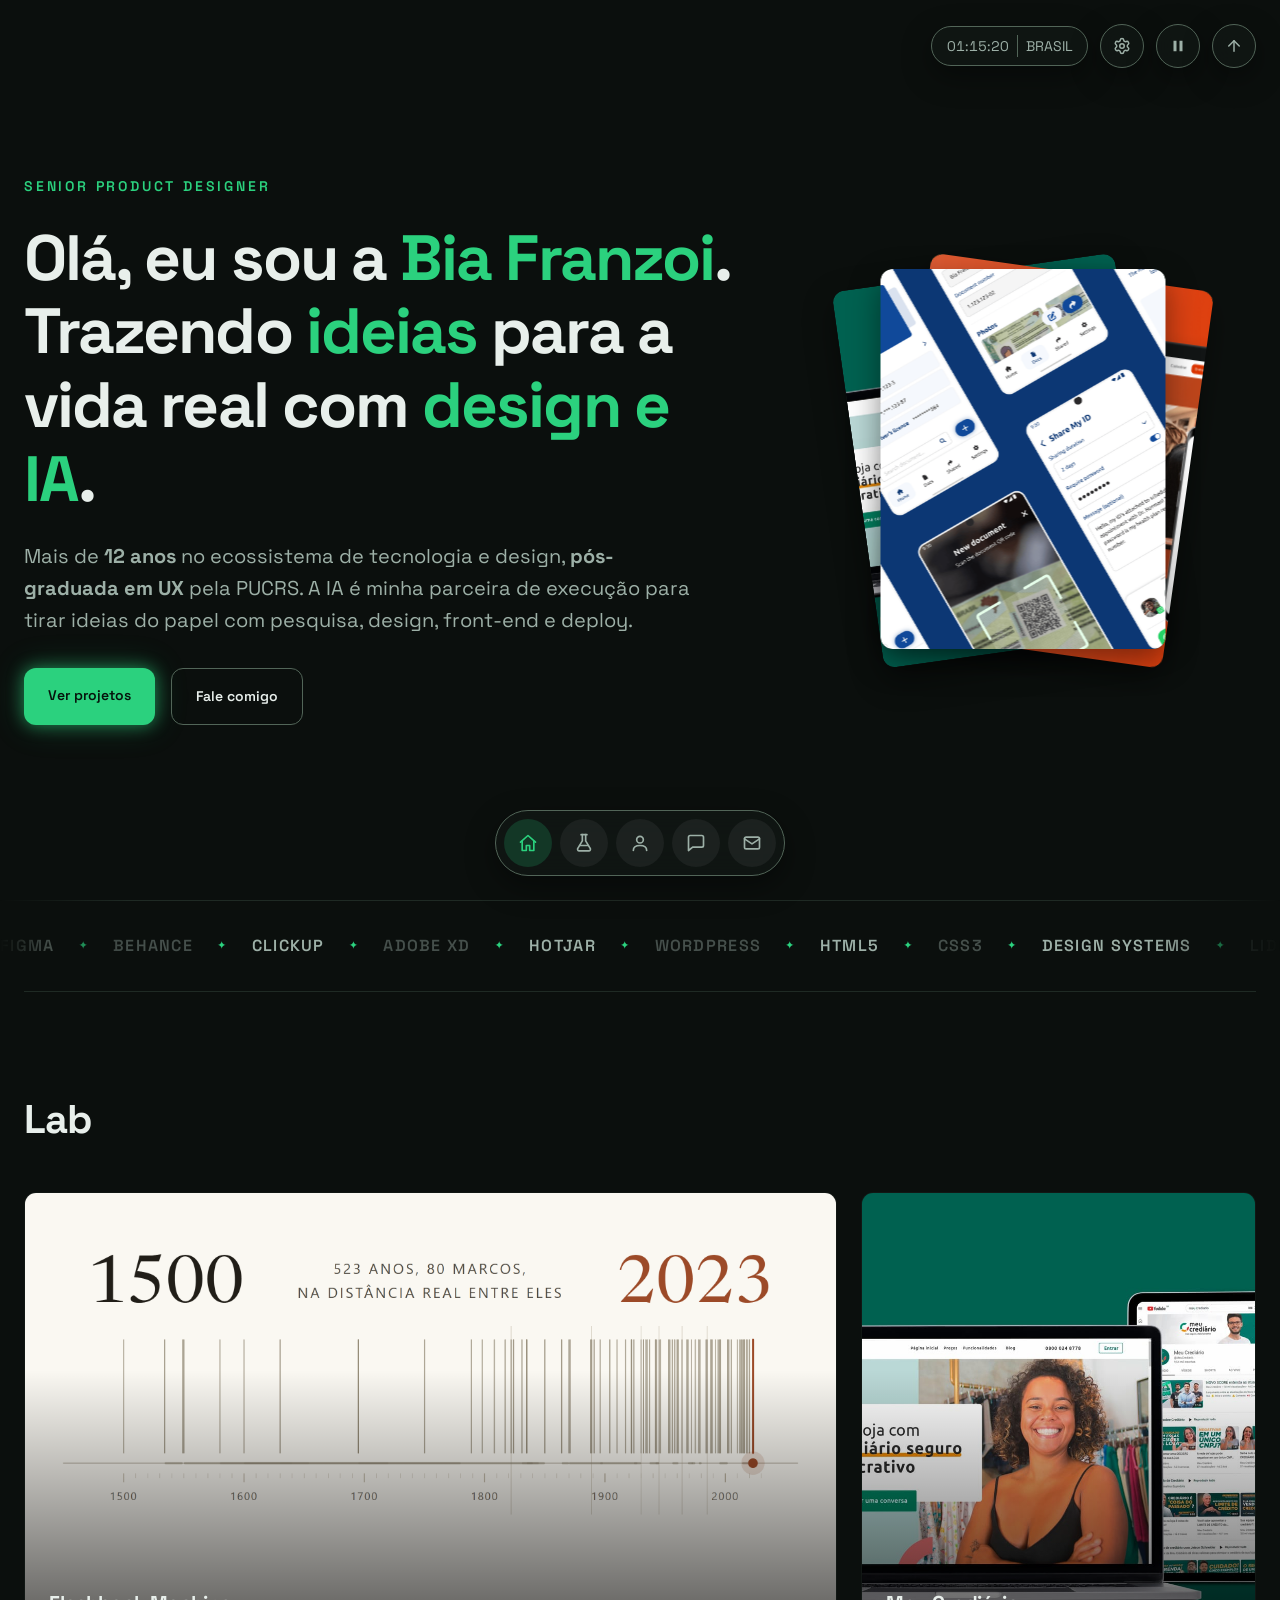
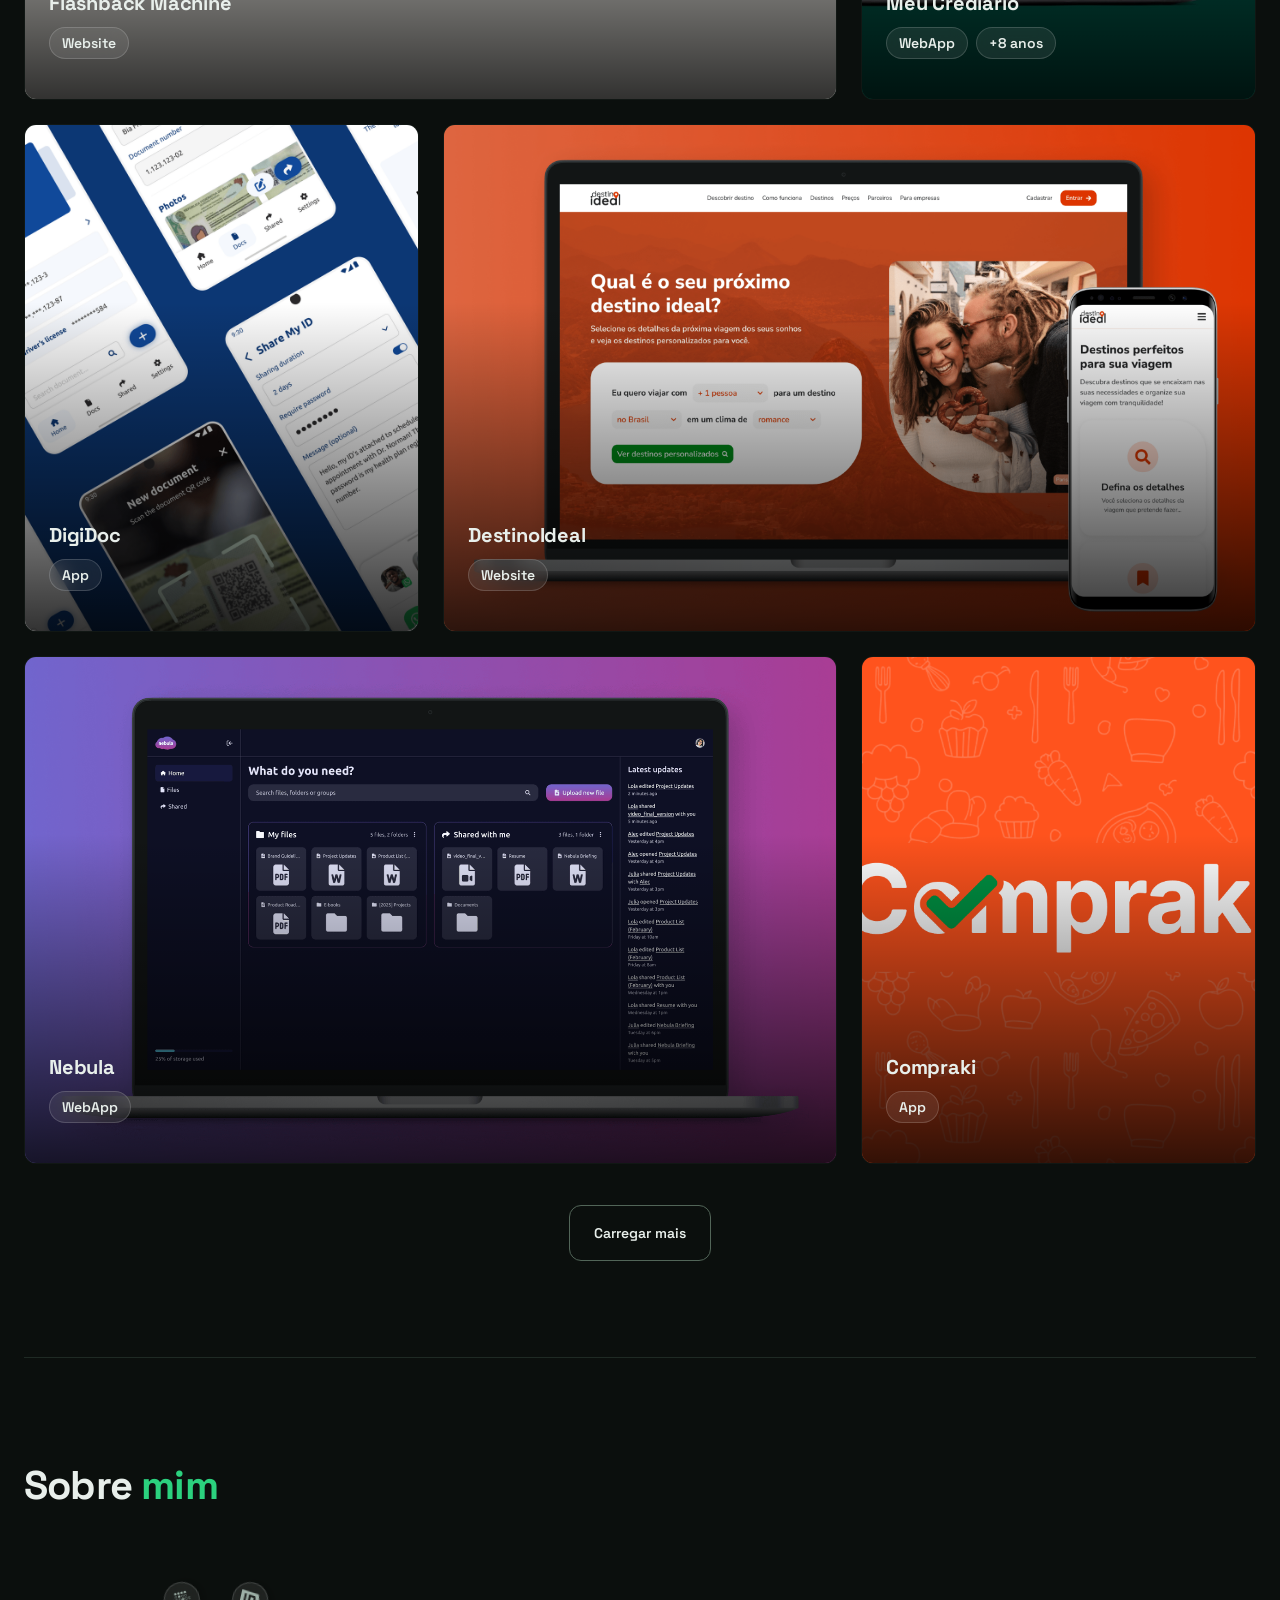
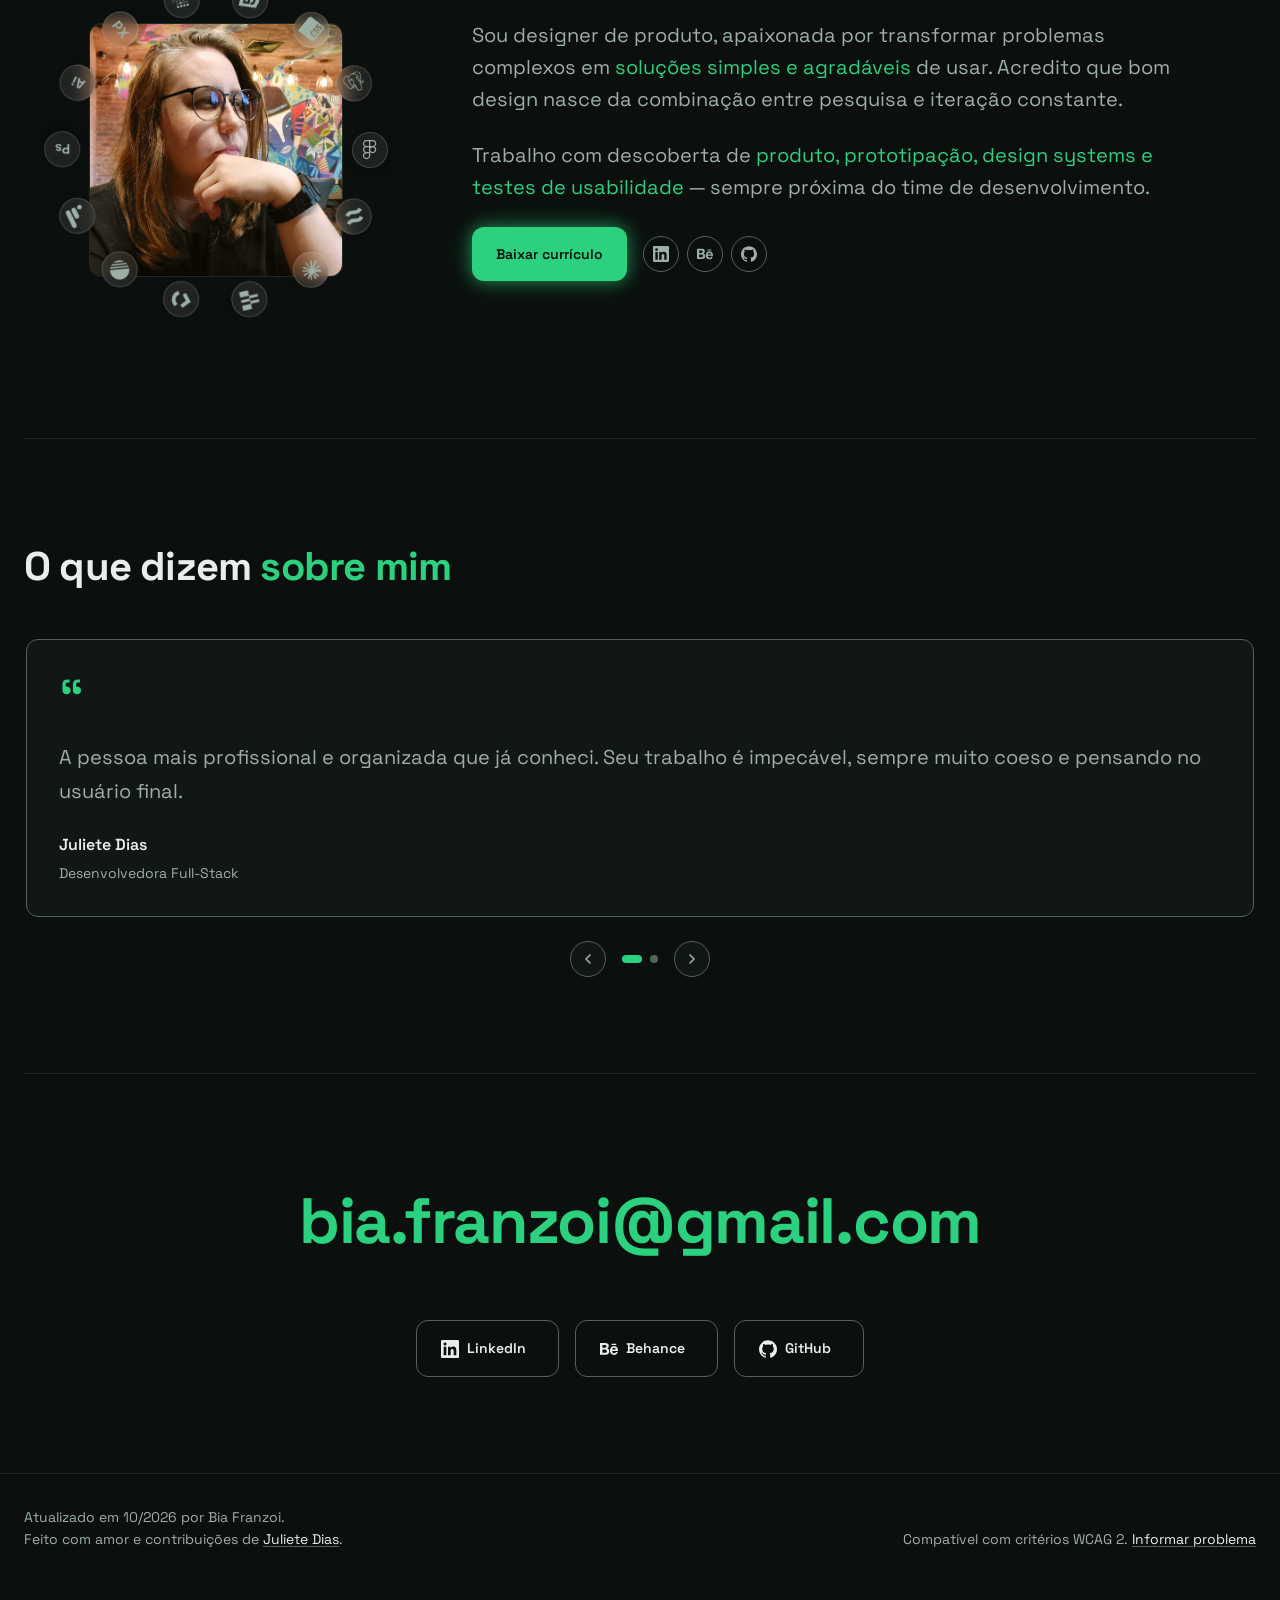
==== index.html @ 2d63dffa "Ajustes no hero Co-Authored-By: Claude Opus 5 <noreply@anthropic.com>" ====
<!doctype html>
<html lang="pt-BR">
  <head>
    <meta charset="UTF-8" />
    <meta name="viewport" content="width=device-width, initial-scale=1.0" />
    <meta name="color-scheme" content="dark light" />
    <meta name="description" content="Portfólio de Bia — Product Designer" />
    <title>Bia Franzoi · Product Designer</title>

    <!-- Open Graph (preview ao compartilhar o link) -->
    <meta property="og:type" content="website" />
    <meta property="og:site_name" content="Bia Franzoi" />
    <meta property="og:title" content="Bia Franzoi — Senior Product Designer" />
    <meta
      property="og:description"
      content="Desenho produtos que resolvem problemas reais. Mais de 12 anos de vivência em tecnologia e design."
    />
    <meta property="og:url" content="https://biafranzoi.github.io/work/" />
    <meta
      property="og:image"
      content="https://biafranzoi.github.io/work/src/img/og-image.png"
    />
    <meta property="og:image:width" content="1200" />
    <meta property="og:image:height" content="630" />
    <meta
      property="og:image:alt"
      content="Bia Franzoi — Senior Product Designer"
    />
    <meta property="og:locale" content="pt_BR" />

    <!-- Twitter / X -->
    <meta name="twitter:card" content="summary_large_image" />
    <meta name="twitter:title" content="Bia Franzoi — Senior Product Designer" />
    <meta
      name="twitter:description"
      content="Desenho produtos que resolvem problemas reais. Mais de 12 anos de vivência em tecnologia e design."
    />
    <meta
      name="twitter:image"
      content="https://biafranzoi.github.io/work/src/img/og-image.png"
    />
    <meta
      name="twitter:image:alt"
      content="Bia Franzoi — Senior Product Designer"
    />

    <link rel="icon" type="image/png" href="src/img/biafranzoi-logo.png" />
    <link rel="apple-touch-icon" href="src/img/biafranzoi-logo.png" />
    <link rel="preconnect" href="https://fonts.googleapis.com" />
    <link rel="preconnect" href="https://fonts.gstatic.com" crossorigin />
    <link
      href="https://fonts.googleapis.com/css2?family=Space+Grotesk:wght@400;500;600;700&display=swap"
      rel="stylesheet"
    />
    <link rel="stylesheet" href="src/style.css" />
    <script>
      // aplica o tema salvo antes da primeira pintura, pra não piscar o
      // tema errado por uma fração de segundo enquanto o main.js carrega
      (function () {
        try {
          var saved = localStorage.getItem("biafranzoi-theme");
          if (saved === "light" || saved === "high-contrast") {
            document.documentElement.setAttribute("data-theme", saved);
          }
        } catch (e) {}
      })();
    </script>

    <!-- Hotjar Tracking Code for Bia Franzoi Work -->
    <script>
      (function (h, o, t, j, a, r) {
        h.hj =
          h.hj ||
          function () {
            (h.hj.q = h.hj.q || []).push(arguments);
          };
        h._hjSettings = { hjid: 6774141, hjsv: 6 };
        a = o.getElementsByTagName("head")[0];
        r = o.createElement("script");
        r.async = 1;
        r.src = t + h._hjSettings.hjid + j + h._hjSettings.hjsv;
        a.appendChild(r);
      })(window, document, "https://static.hotjar.com/c/hotjar-", ".js?sv=");
    </script>

    <!-- Google tag (gtag.js) — GA4 -->
    <script async src="https://www.googletagmanager.com/gtag/js?id=G-CJPW5TN7QQ"></script>
    <script>
      window.dataLayer = window.dataLayer || [];
      function gtag() {
        dataLayer.push(arguments);
      }
      gtag("js", new Date());

      gtag("config", "G-CJPW5TN7QQ");
    </script>
  </head>
  <body>
    <div class="topbar">
      <time class="topbar__clock" id="brazil-clock" tabindex="0"
        ><span class="sr-only">Horário oficial de Brasília: </span
        ><span class="topbar__clock-time">--:--:--</span
        ><span class="topbar__clock-country" data-i18n="topbar.country">Brasil</span
        ><span class="topbar__clock-tooltip" role="tooltip"></span
      ></time>

      <div class="theme-switcher">
        <button
          type="button"
          class="topbar__icon-btn theme-switcher__trigger"
          id="theme-menu-toggle"
          aria-haspopup="true"
          aria-expanded="false"
          aria-controls="theme-menu"
          aria-label="Configurações"
          data-i18n-aria-label="settings.trigger"
        >
          <svg viewBox="0 0 24 24" fill="none" stroke="currentColor" stroke-width="2" stroke-linecap="round" stroke-linejoin="round" aria-hidden="true"><path d="M9.671 4.136a2.34 2.34 0 0 1 4.659 0 2.34 2.34 0 0 0 3.319 1.915 2.34 2.34 0 0 1 2.33 4.033 2.34 2.34 0 0 0 0 3.831 2.34 2.34 0 0 1-2.33 4.033 2.34 2.34 0 0 0-3.319 1.915 2.34 2.34 0 0 1-4.659 0 2.34 2.34 0 0 0-3.32-1.915 2.34 2.34 0 0 1-2.33-4.033 2.34 2.34 0 0 0 0-3.831A2.34 2.34 0 0 1 6.35 6.051a2.34 2.34 0 0 0 3.319-1.915"/><circle cx="12" cy="12" r="3"/></svg>
          <span class="topbar__tooltip" data-i18n="settings.trigger" aria-hidden="true">Configurações</span>
        </button>
        <div class="theme-menu" id="theme-menu" hidden>
          <p class="theme-menu__label" data-i18n="settings.theme.label">Tema</p>
          <div class="theme-menu__group" role="radiogroup" aria-label="Tema do site" data-i18n-aria-label="settings.theme.groupLabel">
            <button
              type="button"
              class="theme-menu__option"
              role="radio"
              aria-checked="true"
              data-theme-value="dark"
            >
              <svg viewBox="0 0 24 24" fill="none" stroke="currentColor" stroke-width="2" stroke-linecap="round" stroke-linejoin="round" aria-hidden="true"><path d="M20.985 12.486a9 9 0 1 1-9.473-9.472c.405-.022.617.46.402.803a6 6 0 0 0 8.268 8.268c.344-.215.825-.004.803.401"/></svg>
              <span data-i18n="settings.theme.dark">Escuro</span>
            </button>
            <button
              type="button"
              class="theme-menu__option"
              role="radio"
              aria-checked="false"
              data-theme-value="light"
            >
              <svg viewBox="0 0 24 24" fill="none" stroke="currentColor" stroke-width="2" stroke-linecap="round" stroke-linejoin="round" aria-hidden="true"><circle cx="12" cy="12" r="4"/><path d="M12 2v2"/><path d="M12 20v2"/><path d="m4.93 4.93 1.41 1.41"/><path d="m17.66 17.66 1.41 1.41"/><path d="M2 12h2"/><path d="M20 12h2"/><path d="m6.34 17.66-1.41 1.41"/><path d="m19.07 4.93-1.41 1.41"/></svg>
              <span data-i18n="settings.theme.light">Claro</span>
            </button>
            <button
              type="button"
              class="theme-menu__option"
              role="radio"
              aria-checked="false"
              data-theme-value="high-contrast"
            >
              <svg viewBox="0 0 24 24" fill="none" stroke="currentColor" stroke-width="2" stroke-linecap="round" stroke-linejoin="round" aria-hidden="true"><circle cx="12" cy="12" r="10"/><path d="M12 18a6 6 0 0 0 0-12v12z"/></svg>
              <span data-i18n="settings.theme.highContrast">Alto contraste</span>
            </button>
          </div>
          <div class="theme-menu__divider" role="separator"></div>
          <p class="theme-menu__label" data-i18n="settings.lang.label">Idioma</p>
          <div class="theme-menu__group" role="radiogroup" aria-label="Idioma do site" data-i18n-aria-label="settings.lang.groupLabel">
            <button
              type="button"
              class="theme-menu__option"
              role="radio"
              aria-checked="true"
              data-lang-value="pt"
            >
              <svg viewBox="0 0 24 24" fill="none" stroke="currentColor" stroke-width="2" stroke-linecap="round" stroke-linejoin="round" aria-hidden="true"><circle cx="12" cy="12" r="10"/><path d="M2 12h20"/><path d="M12 2a15.3 15.3 0 0 1 4 10 15.3 15.3 0 0 1-4 10 15.3 15.3 0 0 1-4-10 15.3 15.3 0 0 1 4-10z"/></svg>
              Português
            </button>
            <button
              type="button"
              class="theme-menu__option"
              role="radio"
              aria-checked="false"
              data-lang-value="en"
            >
              <svg viewBox="0 0 24 24" fill="none" stroke="currentColor" stroke-width="2" stroke-linecap="round" stroke-linejoin="round" aria-hidden="true"><circle cx="12" cy="12" r="10"/><path d="M2 12h20"/><path d="M12 2a15.3 15.3 0 0 1 4 10 15.3 15.3 0 0 1-4 10 15.3 15.3 0 0 1-4-10 15.3 15.3 0 0 1 4-10z"/></svg>
              English
            </button>
          </div>
        </div>
      </div>
      <button
        type="button"
        class="topbar__icon-btn global-pause"
        id="global-pause-toggle"
        aria-pressed="false"
        aria-label="Pausar animações"
      >
        <svg class="anim-toggle__pause" viewBox="0 0 24 24" fill="currentColor" aria-hidden="true"><path d="M6 5h4v14H6zM14 5h4v14h-4z"/></svg>
        <svg class="anim-toggle__play" viewBox="0 0 24 24" fill="currentColor" aria-hidden="true" hidden><path d="M8 5v14l11-7z"/></svg>
        <span class="topbar__tooltip" aria-hidden="true">Pausar animações</span>
      </button>
      <button
        type="button"
        class="topbar__icon-btn"
        id="back-to-top"
        aria-label="Voltar ao topo"
        data-i18n-aria-label="topbar.backToTop"
      >
        <svg viewBox="0 0 24 24" fill="none" stroke="currentColor" stroke-width="2" stroke-linecap="round" stroke-linejoin="round" aria-hidden="true"><path d="M12 19V5"/><path d="m5 12 7-7 7 7"/></svg>
        <span class="topbar__tooltip" data-i18n="topbar.backToTop" aria-hidden="true">Voltar ao topo</span>
      </button>
    </div>

    <main>
      <section id="inicio" class="hero container" aria-labelledby="inicio-heading">
        <div class="hero__content">
          <p class="hero__kicker reveal">Senior Product Designer</p>
          <h1 id="inicio-heading" class="hero__title reveal" data-i18n="hero.title">
            Olá, eu sou a <span class="accent">Bia Franzoi</span>.<br />
            Trazendo <span class="accent">ideias</span> para a vida real com
            <span class="accent">design e IA</span>.
          </h1>
          <p class="hero__subtitle reveal" data-i18n="hero.subtitle">
            Mais de <strong>12 anos</strong> no ecossistema de tecnologia e
            design, <strong>pós-graduada em UX</strong> pela PUCRS. A IA é minha
            parceira de execução para tirar ideias do papel com pesquisa,
            design, front-end e deploy.
          </p>
          <div class="hero__actions reveal">
            <a href="#lab" class="button button--primary" data-i18n="hero.ctaPrimary">Ver projetos</a>
            <a href="#contato" class="button button--ghost" data-i18n="hero.ctaSecondary">Fale comigo</a>
          </div>
        </div>
        <div class="hero__fan reveal">
          <div class="fan">
            <button type="button" class="fan__card" aria-label="Trazer Meu Crediário para frente" data-case="meucrediario">
              <img src="src/img/biafranzoi-crediario-1.jpg" alt="" />
              <span class="project-card__overlay">
                <span class="project-card__name">Meu Crediário</span>
                <span class="project-card__tags">
                  <span class="tag">WebApp</span>
                  <span class="tag" data-i18n="tag.8years">+8 anos</span>
                </span>
              </span>
            </button>
            <button type="button" class="fan__card" aria-label="Trazer DigiDoc para frente" data-case="digidoc">
              <img src="src/img/biafranzoi-digidoc-1.png" alt="" />
              <span class="project-card__overlay">
                <span class="project-card__name">DigiDoc</span>
                <span class="project-card__tags">
                  <span class="tag">App</span>
                </span>
              </span>
            </button>
            <button type="button" class="fan__card" aria-label="Trazer DestinoIdeal para frente" data-case="destinoideal">
              <img src="src/img/biafranzoi-destinoideal-1.png" alt="" />
              <span class="project-card__overlay">
                <span class="project-card__name">DestinoIdeal</span>
                <span class="project-card__tags">
                  <span class="tag">Website</span>
                </span>
              </span>
            </button>
          </div>
        </div>
      </section>

      <section
        class="marquee"
        aria-label="Ferramentas e tecnologias que utilizo"
        data-i18n-aria-label="marquee.ariaLabel"
      >
        <div class="marquee__track">
          <ul class="marquee__list">
            <li>Figma</li>
            <li>Behance</li>
            <li>ClickUp</li>
            <li>Adobe XD</li>
            <li>Hotjar</li>
            <li>WordPress</li>
            <li>HTML5</li>
            <li>CSS3</li>
            <li>Design Systems</li>
            <li data-i18n="marquee.leadership">Liderança</li>
            <li data-i18n="marquee.prototyping">Prototipação</li>
            <li>UX/UI</li>
          </ul>
          <ul class="marquee__list" aria-hidden="true">
            <li>Figma</li>
            <li>Behance</li>
            <li>ClickUp</li>
            <li>Adobe XD</li>
            <li>Hotjar</li>
            <li>WordPress</li>
            <li>HTML5</li>
            <li>CSS3</li>
            <li>Design Systems</li>
            <li data-i18n="marquee.leadership">Liderança</li>
            <li data-i18n="marquee.prototyping">Prototipação</li>
            <li>UX/UI</li>
          </ul>
        </div>
      </section>

      <section
        id="lab"
        class="section container"
        aria-labelledby="lab-heading"
      >
        <h2 id="lab-heading" class="section__title reveal">Lab</h2>
        <!-- 2 cards por linha, alternando maior/menor em diagonal: linha 1
             grande-à-esquerda, linha 2 grande-à-direita. Com 6 cards num grid
             de 3 colunas, a sequência grande(2)/pequeno(1) fecha exatamente
             3 linhas — mexer na ordem ou no --lg de um card quebra o encaixe. -->
        <div class="projects">
          <button type="button" class="project-card project-card--lg reveal" data-case="flashback">
            <span class="project-card__inner">
              <span class="project-card__media" aria-hidden="true"
                ><img src="src/img/biafranzoi-flashback-1.png" alt=""
              /></span>
              <span class="project-card__overlay">
                <span class="project-card__name">Flashback Machine</span>
                <span class="project-card__tags">
                  <span class="tag">Website</span>
                </span>
                <span class="project-card__desc" data-i18n="project.flashback.descLong"
                  >Linha do tempo interativa da história do Brasil: os
                  acontecimentos ficam posicionados pela distância real entre
                  eles e cada afirmação traz a sua fonte.</span
                >
                <span class="project-card__cta" data-i18n="cta.viewProject">Ver projeto →</span>
              </span>
            </span>
          </button>
          <button type="button" class="project-card reveal" data-case="meucrediario">
            <span class="project-card__inner">
              <span class="project-card__media" aria-hidden="true"
                ><img src="src/img/biafranzoi-crediario-1.jpg" alt=""
              /></span>
              <span class="project-card__overlay">
                <span class="project-card__name">Meu Crediário</span>
                <span class="project-card__tags">
                  <span class="tag">WebApp</span>
                  <span class="tag" data-i18n="tag.8years">+8 anos</span>
                </span>
                <span class="project-card__desc" data-i18n="project.crediario.descShort"
                  >Atuação em todo o ciclo de UX, do redesign da plataforma à
                  evolução do Design System.</span
                >
                <span class="project-card__cta" data-i18n="cta.viewProject">Ver projeto →</span>
              </span>
            </span>
          </button>
          <button type="button" class="project-card reveal" data-case="digidoc">
            <span class="project-card__inner">
              <span class="project-card__media" aria-hidden="true"
                ><img src="src/img/biafranzoi-digidoc-1.png" alt=""
              /></span>
              <span class="project-card__overlay">
                <span class="project-card__name">DigiDoc</span>
                <span class="project-card__tags">
                  <span class="tag">App</span>
                </span>
                <span class="project-card__desc" data-i18n="project.digidoc.desc"
                  >Carteira de documentos pessoais com códigos QR para
                  compartilhamento fácil e seguro.</span
                >
                <span class="project-card__cta" data-i18n="cta.viewProject">Ver projeto →</span>
              </span>
            </span>
          </button>
          <button type="button" class="project-card project-card--lg reveal" data-case="destinoideal">
            <span class="project-card__inner">
              <span class="project-card__media" aria-hidden="true"
                ><img src="src/img/biafranzoi-destinoideal-1.png" alt=""
              /></span>
              <span class="project-card__overlay">
                <span class="project-card__name">DestinoIdeal</span>
                <span class="project-card__tags">
                  <span class="tag">Website</span>
                </span>
                <span class="project-card__desc" data-i18n="project.destinoideal.desc"
                  >Planejador de viagens que recomenda destinos sob medida a
                  partir do perfil do viajante.</span
                >
                <span class="project-card__cta" data-i18n="cta.viewProject">Ver projeto →</span>
              </span>
            </span>
          </button>
          <button type="button" class="project-card project-card--lg reveal" data-case="nebula">
            <span class="project-card__inner">
              <span class="project-card__media" aria-hidden="true"
                ><img src="src/img/biafranzoi-nebula-1.png" alt=""
              /></span>
              <span class="project-card__overlay">
                <span class="project-card__name">Nebula</span>
                <span class="project-card__tags">
                  <span class="tag">WebApp</span>
                </span>
                <span class="project-card__desc" data-i18n="project.nebula.desc"
                  >SaaS de armazenamento focado em reduzir a fricção entre
                  upload e colaboração em arquivos.</span
                >
                <span class="project-card__cta" data-i18n="cta.viewProject">Ver projeto →</span>
              </span>
            </span>
          </button>
          <button type="button" class="project-card reveal" data-case="compraki">
            <span class="project-card__inner">
              <span class="project-card__media" aria-hidden="true"
                ><img src="src/img/biafranzoi-compraki-1.png" alt=""
              /></span>
              <span class="project-card__overlay">
                <span class="project-card__name">Compraki</span>
                <span class="project-card__tags">
                  <span class="tag">App</span>
                </span>
                <span class="project-card__desc" data-i18n="project.compraki.descShort"
                  >Gestor de listas inteligente que utiliza crowdsourcing via
                  NFC-e para comparar o custo total do carrinho entre
                  mercados.</span
                >
                <span class="project-card__cta" data-i18n="cta.viewProject">Ver projeto →</span>
              </span>
            </span>
          </button>
        </div>
        <!-- a galeria acima são os projetos em destaque; os cards menores
             (links externos) só entram depois do "Carregar mais". Os dois
             botões comandam o mesmo grid e se revezam: um fica escondido
             enquanto o outro está em cena. -->
        <div class="lab__toggle-row lab__toggle-row--more">
          <button
            type="button"
            class="button button--ghost lab__toggle"
            aria-expanded="false"
            aria-controls="lab-extra"
            data-i18n="lab.loadMore"
          >
            Carregar mais
          </button>
        </div>
        <div class="playground__grid" id="lab-extra" hidden>
          <a
            href="https://www.figma.com/proto/NjH2P6eMiS9oiyRbJDmjb8/Resutoran-Ye%CC%84ga%CC%84--2024-?node-id=88-24&amp;viewport=339%2C62%2C0.11&amp;scaling=scale-down&amp;content-scaling=fixed&amp;starting-point-node-id=88%3A24&amp;page-id=1%3A2&amp;hide-ui=1"
            target="_blank"
            rel="noopener noreferrer"
            class="playground-card reveal"
          >
            <span class="playground-card__icon" aria-hidden="true">
              <svg viewBox="0 0 24 24" fill="currentColor"><path d="M15.852 8.981h-4.588V0h4.588c2.476 0 4.49 2.014 4.49 4.49s-2.014 4.491-4.49 4.491zM12.735 7.51h3.117c1.665 0 3.019-1.355 3.019-3.019s-1.355-3.019-3.019-3.019h-3.117V7.51zm0 1.471H8.148c-2.476 0-4.49-2.014-4.49-4.49S5.672 0 8.148 0h4.588v8.981zm-4.587-7.51c-1.665 0-3.019 1.355-3.019 3.019s1.354 3.02 3.019 3.02h3.117V1.471H8.148zm4.587 15.019H8.148c-2.476 0-4.49-2.014-4.49-4.49s2.014-4.49 4.49-4.49h4.588v8.98zM8.148 8.981c-1.665 0-3.019 1.355-3.019 3.019s1.355 3.019 3.019 3.019h3.117V8.981H8.148zM8.172 24c-2.489 0-4.515-2.014-4.515-4.49s2.014-4.49 4.49-4.49h4.588v4.441c0 2.503-2.047 4.539-4.563 4.539zm-.024-7.51a3.023 3.023 0 0 0-3.019 3.019c0 1.665 1.365 3.019 3.044 3.019 1.705 0 3.093-1.376 3.093-3.068v-2.97H8.148zm7.704 0h-.098c-2.476 0-4.49-2.014-4.49-4.49s2.014-4.49 4.49-4.49h.098c2.476 0 4.49 2.014 4.49 4.49s-2.014 4.49-4.49 4.49zm-.097-7.509c-1.665 0-3.019 1.355-3.019 3.019s1.355 3.019 3.019 3.019h.098c1.665 0 3.019-1.355 3.019-3.019s-1.355-3.019-3.019-3.019h-.098z"/></svg>
            </span>
            <span class="playground-card__body">
              <span class="playground-card__title">Yēgā</span>
              <span class="playground-card__desc" data-i18n="playground.yega.desc">Protótipo de site para um restaurante japonês fictício.</span>
            </span>
            <span class="playground-card__arrow" aria-hidden="true">↗</span>
            <span class="sr-only" data-i18n="common.opensNewTabSpace"> (abre em nova guia)</span>
          </a>
          <a
            href="https://www.figma.com/community/file/1139359843803728746/design-quotes-posters?q_id=9b7f3af1-e2b6-43c2-8946-69eef50088cc"
            target="_blank"
            rel="noopener noreferrer"
            class="playground-card reveal"
          >
            <span class="playground-card__icon" aria-hidden="true">
              <svg viewBox="0 0 24 24" fill="currentColor"><path d="M15.852 8.981h-4.588V0h4.588c2.476 0 4.49 2.014 4.49 4.49s-2.014 4.491-4.49 4.491zM12.735 7.51h3.117c1.665 0 3.019-1.355 3.019-3.019s-1.355-3.019-3.019-3.019h-3.117V7.51zm0 1.471H8.148c-2.476 0-4.49-2.014-4.49-4.49S5.672 0 8.148 0h4.588v8.981zm-4.587-7.51c-1.665 0-3.019 1.355-3.019 3.019s1.354 3.02 3.019 3.02h3.117V1.471H8.148zm4.587 15.019H8.148c-2.476 0-4.49-2.014-4.49-4.49s2.014-4.49 4.49-4.49h4.588v8.98zM8.148 8.981c-1.665 0-3.019 1.355-3.019 3.019s1.355 3.019 3.019 3.019h3.117V8.981H8.148zM8.172 24c-2.489 0-4.515-2.014-4.515-4.49s2.014-4.49 4.49-4.49h4.588v4.441c0 2.503-2.047 4.539-4.563 4.539zm-.024-7.51a3.023 3.023 0 0 0-3.019 3.019c0 1.665 1.365 3.019 3.044 3.019 1.705 0 3.093-1.376 3.093-3.068v-2.97H8.148zm7.704 0h-.098c-2.476 0-4.49-2.014-4.49-4.49s2.014-4.49 4.49-4.49h.098c2.476 0 4.49 2.014 4.49 4.49s-2.014 4.49-4.49 4.49zm-.097-7.509c-1.665 0-3.019 1.355-3.019 3.019s1.355 3.019 3.019 3.019h.098c1.665 0 3.019-1.355 3.019-3.019s-1.355-3.019-3.019-3.019h-.098z"/></svg>
            </span>
            <span class="playground-card__body">
              <span class="playground-card__title">Pôsteres de Citações de Design</span>
              <span class="playground-card__desc" data-i18n="playground.designQuotes.desc">Pôsteres com citações sobre Design.</span>
            </span>
            <span class="playground-card__arrow" aria-hidden="true">↗</span>
            <span class="sr-only" data-i18n="common.opensNewTabSpace"> (abre em nova guia)</span>
          </a>
          <a
            href="https://www.figma.com/community/file/1147700693688534881/newspaper-template?q_id=0bde82b6-8fc6-465d-a1c1-2b8e8838d630"
            target="_blank"
            rel="noopener noreferrer"
            class="playground-card reveal"
          >
            <span class="playground-card__icon" aria-hidden="true">
              <svg viewBox="0 0 24 24" fill="currentColor"><path d="M15.852 8.981h-4.588V0h4.588c2.476 0 4.49 2.014 4.49 4.49s-2.014 4.491-4.49 4.491zM12.735 7.51h3.117c1.665 0 3.019-1.355 3.019-3.019s-1.355-3.019-3.019-3.019h-3.117V7.51zm0 1.471H8.148c-2.476 0-4.49-2.014-4.49-4.49S5.672 0 8.148 0h4.588v8.981zm-4.587-7.51c-1.665 0-3.019 1.355-3.019 3.019s1.354 3.02 3.019 3.02h3.117V1.471H8.148zm4.587 15.019H8.148c-2.476 0-4.49-2.014-4.49-4.49s2.014-4.49 4.49-4.49h4.588v8.98zM8.148 8.981c-1.665 0-3.019 1.355-3.019 3.019s1.355 3.019 3.019 3.019h3.117V8.981H8.148zM8.172 24c-2.489 0-4.515-2.014-4.515-4.49s2.014-4.49 4.49-4.49h4.588v4.441c0 2.503-2.047 4.539-4.563 4.539zm-.024-7.51a3.023 3.023 0 0 0-3.019 3.019c0 1.665 1.365 3.019 3.044 3.019 1.705 0 3.093-1.376 3.093-3.068v-2.97H8.148zm7.704 0h-.098c-2.476 0-4.49-2.014-4.49-4.49s2.014-4.49 4.49-4.49h.098c2.476 0 4.49 2.014 4.49 4.49s-2.014 4.49-4.49 4.49zm-.097-7.509c-1.665 0-3.019 1.355-3.019 3.019s1.355 3.019 3.019 3.019h.098c1.665 0 3.019-1.355 3.019-3.019s-1.355-3.019-3.019-3.019h-.098z"/></svg>
            </span>
            <span class="playground-card__body">
              <span class="playground-card__title">Template de Jornal Digital</span>
              <span class="playground-card__desc" data-i18n="playground.newspaper.desc">Template de jornal para Figma.</span>
            </span>
            <span class="playground-card__arrow" aria-hidden="true">↗</span>
            <span class="sr-only" data-i18n="common.opensNewTabSpace"> (abre em nova guia)</span>
          </a>
          <div class="playground-card playground-card--linked reveal">
            <span class="playground-card__icon" aria-hidden="true">
              <svg viewBox="0 0 24 24" fill="currentColor"><path d="M15.852 8.981h-4.588V0h4.588c2.476 0 4.49 2.014 4.49 4.49s-2.014 4.491-4.49 4.491zM12.735 7.51h3.117c1.665 0 3.019-1.355 3.019-3.019s-1.355-3.019-3.019-3.019h-3.117V7.51zm0 1.471H8.148c-2.476 0-4.49-2.014-4.49-4.49S5.672 0 8.148 0h4.588v8.981zm-4.587-7.51c-1.665 0-3.019 1.355-3.019 3.019s1.354 3.02 3.019 3.02h3.117V1.471H8.148zm4.587 15.019H8.148c-2.476 0-4.49-2.014-4.49-4.49s2.014-4.49 4.49-4.49h4.588v8.98zM8.148 8.981c-1.665 0-3.019 1.355-3.019 3.019s1.355 3.019 3.019 3.019h3.117V8.981H8.148zM8.172 24c-2.489 0-4.515-2.014-4.515-4.49s2.014-4.49 4.49-4.49h4.588v4.441c0 2.503-2.047 4.539-4.563 4.539zm-.024-7.51a3.023 3.023 0 0 0-3.019 3.019c0 1.665 1.365 3.019 3.044 3.019 1.705 0 3.093-1.376 3.093-3.068v-2.97H8.148zm7.704 0h-.098c-2.476 0-4.49-2.014-4.49-4.49s2.014-4.49 4.49-4.49h.098c2.476 0 4.49 2.014 4.49 4.49s-2.014 4.49-4.49 4.49zm-.097-7.509c-1.665 0-3.019 1.355-3.019 3.019s1.355 3.019 3.019 3.019h.098c1.665 0 3.019-1.355 3.019-3.019s-1.355-3.019-3.019-3.019h-.098z"/></svg>
            </span>
            <span class="playground-card__body">
              <a
                class="playground-card__title playground-card__link"
                href="https://www.figma.com/community/file/1174471510579245595/2022-cup-sticker-template?q_id=9b7f3af1-e2b6-43c2-8946-69eef50088cc"
                target="_blank"
                rel="noopener noreferrer"
                >Template Figurinha da Copa do Mundo 2022<span class="sr-only" data-i18n="common.opensNewTabSpace"> (abre em nova guia)</span></a
              >
              <span class="playground-card__desc" data-i18n="playground.worldCup.desc"
                >Criado para um projeto de gerador de figurinha de
                <a href="https://github.com/julietedias/2022-cup-sticker" target="_blank" rel="noopener noreferrer"
                  >Juliete Dias<span class="sr-only"> (abre em nova guia)</span></a
                >.</span
              >
            </span>
            <span class="playground-card__arrow" aria-hidden="true">↗</span>
          </div>
          <div class="playground-card playground-card--linked reveal">
            <span class="playground-card__icon" aria-hidden="true">
              <svg viewBox="0 0 24 24" fill="currentColor"><path d="M16.969 16.927a2.561 2.561 0 0 0 1.901.677 2.501 2.501 0 0 0 1.531-.475c.362-.235.636-.584.779-.99h2.585a5.091 5.091 0 0 1-1.9 2.896 5.292 5.292 0 0 1-3.091.88 5.839 5.839 0 0 1-2.284-.433 4.871 4.871 0 0 1-1.723-1.211 5.657 5.657 0 0 1-1.08-1.874 7.057 7.057 0 0 1-.383-2.393c-.005-.8.129-1.595.396-2.349a5.313 5.313 0 0 1 5.088-3.604 4.87 4.87 0 0 1 2.376.563c.661.362 1.231.87 1.668 1.485a6.2 6.2 0 0 1 .943 2.133c.194.821.263 1.666.205 2.508h-7.699c-.063.79.184 1.574.688 2.187ZM6.947 4.084a8.065 8.065 0 0 1 1.928.198 4.29 4.29 0 0 1 1.49.638c.418.303.748.711.958 1.182.241.579.357 1.203.341 1.83a3.506 3.506 0 0 1-.506 1.961 3.726 3.726 0 0 1-1.503 1.287 3.588 3.588 0 0 1 2.027 1.437c.464.747.697 1.615.67 2.494a4.593 4.593 0 0 1-.423 2.032 3.945 3.945 0 0 1-1.163 1.413 5.114 5.114 0 0 1-1.683.807 7.135 7.135 0 0 1-1.928.259H0V4.084h6.947Zm-.235 12.9c.308.004.616-.029.916-.099a2.18 2.18 0 0 0 .766-.332c.228-.158.411-.371.534-.619.142-.317.208-.663.191-1.009a2.08 2.08 0 0 0-.642-1.715 2.618 2.618 0 0 0-1.696-.505h-3.54v4.279h3.471Zm13.635-5.967a2.13 2.13 0 0 0-1.654-.619 2.336 2.336 0 0 0-1.163.259 2.474 2.474 0 0 0-.738.62 2.359 2.359 0 0 0-.396.792c-.074.239-.12.485-.137.734h4.769a3.239 3.239 0 0 0-.679-1.785l-.002-.001Zm-13.813-.648a2.254 2.254 0 0 0 1.423-.433c.399-.355.607-.88.56-1.413a1.916 1.916 0 0 0-.178-.891 1.298 1.298 0 0 0-.495-.533 1.851 1.851 0 0 0-.711-.274 3.966 3.966 0 0 0-.835-.073H3.241v3.631h3.293v-.014ZM21.62 5.122h-5.976v1.527h5.976V5.122Z"/></svg>
            </span>
            <span class="playground-card__body">
              <a
                class="playground-card__title playground-card__link"
                href="https://www.behance.net/gallery/208899199/General-App"
                target="_blank"
                rel="noopener noreferrer"
                >UI para App de jogo General<span class="sr-only" data-i18n="common.opensNewTabSpace"> (abre em nova guia)</span></a
              >
              <span class="playground-card__desc" data-i18n="playground.generalApp.desc"
                >Interface para um app de jogo de
                <a href="https://github.com/gabrielkgg/marcador-general" target="_blank" rel="noopener noreferrer"
                  >Gabriel Alves<span class="sr-only"> (abre em nova guia)</span></a
                >.</span
              >
            </span>
            <span class="playground-card__arrow" aria-hidden="true">↗</span>
          </div>
          <a
            href="https://www.behance.net/gallery/156817307/Coisa-Fina-Brecho"
            target="_blank"
            rel="noopener noreferrer"
            class="playground-card reveal"
          >
            <span class="playground-card__icon" aria-hidden="true">
              <svg viewBox="0 0 24 24" fill="currentColor"><path d="M16.969 16.927a2.561 2.561 0 0 0 1.901.677 2.501 2.501 0 0 0 1.531-.475c.362-.235.636-.584.779-.99h2.585a5.091 5.091 0 0 1-1.9 2.896 5.292 5.292 0 0 1-3.091.88 5.839 5.839 0 0 1-2.284-.433 4.871 4.871 0 0 1-1.723-1.211 5.657 5.657 0 0 1-1.08-1.874 7.057 7.057 0 0 1-.383-2.393c-.005-.8.129-1.595.396-2.349a5.313 5.313 0 0 1 5.088-3.604 4.87 4.87 0 0 1 2.376.563c.661.362 1.231.87 1.668 1.485a6.2 6.2 0 0 1 .943 2.133c.194.821.263 1.666.205 2.508h-7.699c-.063.79.184 1.574.688 2.187ZM6.947 4.084a8.065 8.065 0 0 1 1.928.198 4.29 4.29 0 0 1 1.49.638c.418.303.748.711.958 1.182.241.579.357 1.203.341 1.83a3.506 3.506 0 0 1-.506 1.961 3.726 3.726 0 0 1-1.503 1.287 3.588 3.588 0 0 1 2.027 1.437c.464.747.697 1.615.67 2.494a4.593 4.593 0 0 1-.423 2.032 3.945 3.945 0 0 1-1.163 1.413 5.114 5.114 0 0 1-1.683.807 7.135 7.135 0 0 1-1.928.259H0V4.084h6.947Zm-.235 12.9c.308.004.616-.029.916-.099a2.18 2.18 0 0 0 .766-.332c.228-.158.411-.371.534-.619.142-.317.208-.663.191-1.009a2.08 2.08 0 0 0-.642-1.715 2.618 2.618 0 0 0-1.696-.505h-3.54v4.279h3.471Zm13.635-5.967a2.13 2.13 0 0 0-1.654-.619 2.336 2.336 0 0 0-1.163.259 2.474 2.474 0 0 0-.738.62 2.359 2.359 0 0 0-.396.792c-.074.239-.12.485-.137.734h4.769a3.239 3.239 0 0 0-.679-1.785l-.002-.001Zm-13.813-.648a2.254 2.254 0 0 0 1.423-.433c.399-.355.607-.88.56-1.413a1.916 1.916 0 0 0-.178-.891 1.298 1.298 0 0 0-.495-.533 1.851 1.851 0 0 0-.711-.274 3.966 3.966 0 0 0-.835-.073H3.241v3.631h3.293v-.014ZM21.62 5.122h-5.976v1.527h5.976V5.122Z"/></svg>
            </span>
            <span class="playground-card__body">
              <span class="playground-card__title">Logotipo Coisa Fina Brechó</span>
              <span class="playground-card__desc" data-i18n="playground.coisaFina.desc">Identidade visual para brechó da cidade de Rio do Sul/SC.</span>
            </span>
            <span class="playground-card__arrow" aria-hidden="true">↗</span>
            <span class="sr-only" data-i18n="common.opensNewTabSpace"> (abre em nova guia)</span>
          </a>
          <a
            href="https://www.behance.net/gallery/156895689/Saiti"
            target="_blank"
            rel="noopener noreferrer"
            class="playground-card reveal"
          >
            <span class="playground-card__icon" aria-hidden="true">
              <svg viewBox="0 0 24 24" fill="currentColor"><path d="M16.969 16.927a2.561 2.561 0 0 0 1.901.677 2.501 2.501 0 0 0 1.531-.475c.362-.235.636-.584.779-.99h2.585a5.091 5.091 0 0 1-1.9 2.896 5.292 5.292 0 0 1-3.091.88 5.839 5.839 0 0 1-2.284-.433 4.871 4.871 0 0 1-1.723-1.211 5.657 5.657 0 0 1-1.08-1.874 7.057 7.057 0 0 1-.383-2.393c-.005-.8.129-1.595.396-2.349a5.313 5.313 0 0 1 5.088-3.604 4.87 4.87 0 0 1 2.376.563c.661.362 1.231.87 1.668 1.485a6.2 6.2 0 0 1 .943 2.133c.194.821.263 1.666.205 2.508h-7.699c-.063.79.184 1.574.688 2.187ZM6.947 4.084a8.065 8.065 0 0 1 1.928.198 4.29 4.29 0 0 1 1.49.638c.418.303.748.711.958 1.182.241.579.357 1.203.341 1.83a3.506 3.506 0 0 1-.506 1.961 3.726 3.726 0 0 1-1.503 1.287 3.588 3.588 0 0 1 2.027 1.437c.464.747.697 1.615.67 2.494a4.593 4.593 0 0 1-.423 2.032 3.945 3.945 0 0 1-1.163 1.413 5.114 5.114 0 0 1-1.683.807 7.135 7.135 0 0 1-1.928.259H0V4.084h6.947Zm-.235 12.9c.308.004.616-.029.916-.099a2.18 2.18 0 0 0 .766-.332c.228-.158.411-.371.534-.619.142-.317.208-.663.191-1.009a2.08 2.08 0 0 0-.642-1.715 2.618 2.618 0 0 0-1.696-.505h-3.54v4.279h3.471Zm13.635-5.967a2.13 2.13 0 0 0-1.654-.619 2.336 2.336 0 0 0-1.163.259 2.474 2.474 0 0 0-.738.62 2.359 2.359 0 0 0-.396.792c-.074.239-.12.485-.137.734h4.769a3.239 3.239 0 0 0-.679-1.785l-.002-.001Zm-13.813-.648a2.254 2.254 0 0 0 1.423-.433c.399-.355.607-.88.56-1.413a1.916 1.916 0 0 0-.178-.891 1.298 1.298 0 0 0-.495-.533 1.851 1.851 0 0 0-.711-.274 3.966 3.966 0 0 0-.835-.073H3.241v3.631h3.293v-.014ZM21.62 5.122h-5.976v1.527h5.976V5.122Z"/></svg>
            </span>
            <span class="playground-card__body">
              <span class="playground-card__title">Logotipo Saiti</span>
              <span class="playground-card__desc" data-i18n="playground.saiti.desc">Identidade visual da Saiti, empresa de Rio do Sul/SC.</span>
            </span>
            <span class="playground-card__arrow" aria-hidden="true">↗</span>
            <span class="sr-only" data-i18n="common.opensNewTabSpace"> (abre em nova guia)</span>
          </a>
          <a
            href="https://www.behance.net/gallery/63317047/E-commerce-Banners-Design-for-Carro-de-Mola-2014-2018"
            target="_blank"
            rel="noopener noreferrer"
            class="playground-card reveal"
          >
            <span class="playground-card__icon" aria-hidden="true">
              <svg viewBox="0 0 24 24" fill="currentColor"><path d="M16.969 16.927a2.561 2.561 0 0 0 1.901.677 2.501 2.501 0 0 0 1.531-.475c.362-.235.636-.584.779-.99h2.585a5.091 5.091 0 0 1-1.9 2.896 5.292 5.292 0 0 1-3.091.88 5.839 5.839 0 0 1-2.284-.433 4.871 4.871 0 0 1-1.723-1.211 5.657 5.657 0 0 1-1.08-1.874 7.057 7.057 0 0 1-.383-2.393c-.005-.8.129-1.595.396-2.349a5.313 5.313 0 0 1 5.088-3.604 4.87 4.87 0 0 1 2.376.563c.661.362 1.231.87 1.668 1.485a6.2 6.2 0 0 1 .943 2.133c.194.821.263 1.666.205 2.508h-7.699c-.063.79.184 1.574.688 2.187ZM6.947 4.084a8.065 8.065 0 0 1 1.928.198 4.29 4.29 0 0 1 1.49.638c.418.303.748.711.958 1.182.241.579.357 1.203.341 1.83a3.506 3.506 0 0 1-.506 1.961 3.726 3.726 0 0 1-1.503 1.287 3.588 3.588 0 0 1 2.027 1.437c.464.747.697 1.615.67 2.494a4.593 4.593 0 0 1-.423 2.032 3.945 3.945 0 0 1-1.163 1.413 5.114 5.114 0 0 1-1.683.807 7.135 7.135 0 0 1-1.928.259H0V4.084h6.947Zm-.235 12.9c.308.004.616-.029.916-.099a2.18 2.18 0 0 0 .766-.332c.228-.158.411-.371.534-.619.142-.317.208-.663.191-1.009a2.08 2.08 0 0 0-.642-1.715 2.618 2.618 0 0 0-1.696-.505h-3.54v4.279h3.471Zm13.635-5.967a2.13 2.13 0 0 0-1.654-.619 2.336 2.336 0 0 0-1.163.259 2.474 2.474 0 0 0-.738.62 2.359 2.359 0 0 0-.396.792c-.074.239-.12.485-.137.734h4.769a3.239 3.239 0 0 0-.679-1.785l-.002-.001Zm-13.813-.648a2.254 2.254 0 0 0 1.423-.433c.399-.355.607-.88.56-1.413a1.916 1.916 0 0 0-.178-.891 1.298 1.298 0 0 0-.495-.533 1.851 1.851 0 0 0-.711-.274 3.966 3.966 0 0 0-.835-.073H3.241v3.631h3.293v-.014ZM21.62 5.122h-5.976v1.527h5.976V5.122Z"/></svg>
            </span>
            <span class="playground-card__body">
              <span class="playground-card__title">Banners para E-commerce de Decoração</span>
              <span class="playground-card__desc" data-i18n="playground.decorBanners.desc">Banners para a Carro de Mola, de Rio do Sul/SC.</span>
            </span>
            <span class="playground-card__arrow" aria-hidden="true">↗</span>
            <span class="sr-only" data-i18n="common.opensNewTabSpace"> (abre em nova guia)</span>
          </a>
          <a
            href="https://www.behance.net/gallery/63319783/E-commerce-E-mail-Design-for-Carro-de-Mola-2014-2018"
            target="_blank"
            rel="noopener noreferrer"
            class="playground-card reveal"
          >
            <span class="playground-card__icon" aria-hidden="true">
              <svg viewBox="0 0 24 24" fill="currentColor"><path d="M16.969 16.927a2.561 2.561 0 0 0 1.901.677 2.501 2.501 0 0 0 1.531-.475c.362-.235.636-.584.779-.99h2.585a5.091 5.091 0 0 1-1.9 2.896 5.292 5.292 0 0 1-3.091.88 5.839 5.839 0 0 1-2.284-.433 4.871 4.871 0 0 1-1.723-1.211 5.657 5.657 0 0 1-1.08-1.874 7.057 7.057 0 0 1-.383-2.393c-.005-.8.129-1.595.396-2.349a5.313 5.313 0 0 1 5.088-3.604 4.87 4.87 0 0 1 2.376.563c.661.362 1.231.87 1.668 1.485a6.2 6.2 0 0 1 .943 2.133c.194.821.263 1.666.205 2.508h-7.699c-.063.79.184 1.574.688 2.187ZM6.947 4.084a8.065 8.065 0 0 1 1.928.198 4.29 4.29 0 0 1 1.49.638c.418.303.748.711.958 1.182.241.579.357 1.203.341 1.83a3.506 3.506 0 0 1-.506 1.961 3.726 3.726 0 0 1-1.503 1.287 3.588 3.588 0 0 1 2.027 1.437c.464.747.697 1.615.67 2.494a4.593 4.593 0 0 1-.423 2.032 3.945 3.945 0 0 1-1.163 1.413 5.114 5.114 0 0 1-1.683.807 7.135 7.135 0 0 1-1.928.259H0V4.084h6.947Zm-.235 12.9c.308.004.616-.029.916-.099a2.18 2.18 0 0 0 .766-.332c.228-.158.411-.371.534-.619.142-.317.208-.663.191-1.009a2.08 2.08 0 0 0-.642-1.715 2.618 2.618 0 0 0-1.696-.505h-3.54v4.279h3.471Zm13.635-5.967a2.13 2.13 0 0 0-1.654-.619 2.336 2.336 0 0 0-1.163.259 2.474 2.474 0 0 0-.738.62 2.359 2.359 0 0 0-.396.792c-.074.239-.12.485-.137.734h4.769a3.239 3.239 0 0 0-.679-1.785l-.002-.001Zm-13.813-.648a2.254 2.254 0 0 0 1.423-.433c.399-.355.607-.88.56-1.413a1.916 1.916 0 0 0-.178-.891 1.298 1.298 0 0 0-.495-.533 1.851 1.851 0 0 0-.711-.274 3.966 3.966 0 0 0-.835-.073H3.241v3.631h3.293v-.014ZM21.62 5.122h-5.976v1.527h5.976V5.122Z"/></svg>
            </span>
            <span class="playground-card__body">
              <span class="playground-card__title">E-mail Marketing para E-commerce de Decoração</span>
              <span class="playground-card__desc" data-i18n="playground.decorEmail.desc">E-mails para a Carro de Mola, de Rio do Sul/SC.</span>
            </span>
            <span class="playground-card__arrow" aria-hidden="true">↗</span>
            <span class="sr-only" data-i18n="common.opensNewTabSpace"> (abre em nova guia)</span>
          </a>
        </div>
        <div class="lab__toggle-row lab__toggle-row--less" hidden>
          <button
            type="button"
            class="button button--ghost lab__toggle"
            aria-expanded="true"
            aria-controls="lab-extra"
            data-i18n="lab.loadLess"
          >
            Carregar menos
          </button>
        </div>
      </section>

      <section
        id="sobre"
        class="section container"
        aria-labelledby="sobre-heading"
      >
        <h2 id="sobre-heading" class="section__title reveal" data-i18n="about.title">
          Sobre <span class="accent">mim</span>
        </h2>
        <div class="about">
          <div class="about__visual reveal">
            <div class="orbit">
              <div
                class="orbit__avatar"
                role="img"
                aria-label="Foto de Bia"
                data-i18n-aria-label="about.visualAlt"
              >
                <img src="src/img/profile-bia-franzoi.jpg" alt="" />
              </div>
              <ul class="orbit__ring" aria-hidden="true">
                <!-- 14 ferramentas espaçadas em 360°/14 ≈ 25.71°. Marcas oficiais via
                     Simple Icons (viewBox 0 0 24 24 em todas, escala sem distorcer),
                     exceto as três da Adobe. -->
                <li class="orbit__icon" style="--a: 0deg">
                  <span class="orbit__chip" title="Figma">
                    <!-- Figma -->
                    <svg viewBox="0 0 24 24" fill="currentColor" aria-hidden="true"><path d="M15.852 8.981h-4.588V0h4.588c2.476 0 4.49 2.014 4.49 4.49s-2.014 4.491-4.49 4.491zM12.735 7.51h3.117c1.665 0 3.019-1.355 3.019-3.019s-1.355-3.019-3.019-3.019h-3.117V7.51zm0 1.471H8.148c-2.476 0-4.49-2.014-4.49-4.49S5.672 0 8.148 0h4.588v8.981zm-4.587-7.51c-1.665 0-3.019 1.355-3.019 3.019s1.354 3.02 3.019 3.02h3.117V1.471H8.148zm4.587 15.019H8.148c-2.476 0-4.49-2.014-4.49-4.49s2.014-4.49 4.49-4.49h4.588v8.98zM8.148 8.981c-1.665 0-3.019 1.355-3.019 3.019s1.355 3.019 3.019 3.019h3.117V8.981H8.148zM8.172 24c-2.489 0-4.515-2.014-4.515-4.49s2.014-4.49 4.49-4.49h4.588v4.441c0 2.503-2.047 4.539-4.563 4.539zm-.024-7.51a3.023 3.023 0 0 0-3.019 3.019c0 1.665 1.365 3.019 3.044 3.019 1.705 0 3.093-1.376 3.093-3.068v-2.97H8.148zm7.704 0h-.098c-2.476 0-4.49-2.014-4.49-4.49s2.014-4.49 4.49-4.49h.098c2.476 0 4.49 2.014 4.49 4.49s-2.014 4.49-4.49 4.49zm-.097-7.509c-1.665 0-3.019 1.355-3.019 3.019s1.355 3.019 3.019 3.019h.098c1.665 0 3.019-1.355 3.019-3.019s-1.355-3.019-3.019-3.019h-.098z"/></svg>
                  </span>
                </li>
                <li class="orbit__icon" style="--a: 25.71deg">
                  <span class="orbit__chip" title="Hotjar">
                    <!-- Hotjar -->
                    <svg viewBox="0 0 24 24" fill="currentColor" aria-hidden="true"><path d="M10.119 9.814C12.899 8.27 16.704 6.155 16.704 0h-4.609c0 3.444-1.676 4.375-4.214 5.786C5.1 7.33 1.295 9.444 1.295 15.6h4.61c0-3.444 1.676-4.376 4.214-5.786zM18.096 8.4c0 3.444-1.677 4.376-4.215 5.785-2.778 1.544-6.585 3.66-6.585 9.815h4.609c0-3.444 1.676-4.376 4.214-5.786 2.78-1.544 6.586-3.658 6.586-9.814h-4.609z"/></svg>
                  </span>
                </li>
                <li class="orbit__icon" style="--a: 51.43deg">
                  <span class="orbit__chip" title="Claude">
                    <!-- Claude -->
                    <svg viewBox="0 0 24 24" fill="currentColor" aria-hidden="true"><path d="m4.7144 15.9555 4.7174-2.6471.079-.2307-.079-.1275h-.2307l-.7893-.0486-2.6956-.0729-2.3375-.0971-2.2646-.1214-.5707-.1215-.5343-.7042.0546-.3522.4797-.3218.686.0608 1.5179.1032 2.2767.1578 1.6514.0972 2.4468.255h.3886l.0546-.1579-.1336-.0971-.1032-.0972L6.973 9.8356l-2.55-1.6879-1.3356-.9714-.7225-.4918-.3643-.4614-.1578-1.0078.6557-.7225.8803.0607.2246.0607.8925.686 1.9064 1.4754 2.4893 1.8336.3643.3035.1457-.1032.0182-.0728-.164-.2733-1.3539-2.4467-1.445-2.4893-.6435-1.032-.17-.6194c-.0607-.255-.1032-.4674-.1032-.7285L6.287.1335 6.6997 0l.9957.1336.419.3642.6192 1.4147 1.0018 2.2282 1.5543 3.0296.4553.8985.2429.8318.091.255h.1579v-.1457l.1275-1.706.2368-2.0947.2307-2.6957.0789-.7589.3764-.9107.7468-.4918.5828.2793.4797.686-.0668.4433-.2853 1.8517-.5586 2.9021-.3643 1.9429h.2125l.2429-.2429.9835-1.3053 1.6514-2.0643.7286-.8196.85-.9046.5464-.4311h1.0321l.759 1.1293-.34 1.1657-1.0625 1.3478-.8804 1.1414-1.2628 1.7-.7893 1.36.0729.1093.1882-.0183 2.8535-.607 1.5421-.2794 1.8396-.3157.8318.3886.091.3946-.3278.8075-1.967.4857-2.3072.4614-3.4364.8136-.0425.0304.0486.0607 1.5482.1457.6618.0364h1.621l3.0175.2247.7892.522.4736.6376-.079.4857-1.2142.6193-1.6393-.3886-3.825-.9107-1.3113-.3279h-.1822v.1093l1.0929 1.0686 2.0035 1.8092 2.5075 2.3314.1275.5768-.3218.4554-.34-.0486-2.2039-1.6575-.85-.7468-1.9246-1.621h-.1275v.17l.4432.6496 2.3436 3.5214.1214 1.0807-.17.3521-.6071.2125-.6679-.1214-1.3721-1.9246L14.38 17.959l-1.1414-1.9428-.1397.079-.674 7.2552-.3156.3703-.7286.2793-.6071-.4614-.3218-.7468.3218-1.4753.3886-1.9246.3157-1.53.2853-1.9004.17-.6314-.0121-.0425-.1397.0182-1.4328 1.9672-2.1796 2.9446-1.7243 1.8456-.4128.164-.7164-.3704.0667-.6618.4008-.5889 2.386-3.0357 1.4389-1.882.929-1.0868-.0062-.1579h-.0546l-6.3385 4.1164-1.1293.1457-.4857-.4554.0608-.7467.2307-.2429 1.9064-1.3114Z"/></svg>
                  </span>
                </li>
                <li class="orbit__icon" style="--a: 77.14deg">
                  <span class="orbit__chip" title="Maze">
                    <!-- Maze: símbolo da marca nova (o "M" do wordmark atual do
                         maze.co). O Simple Icons ainda serve a marca antiga, então
                         este veio do próprio site. O glifo é 26x24 na origem — o
                         transform o centraliza no viewBox 24x24 dos demais. -->
                    <svg viewBox="0 0 24 24" fill="currentColor" aria-hidden="true"><g transform="translate(-0.684 0.925) scale(0.923077)"><path d="M26.306 11.998h-5.96a1.04 1.04 0 0 1-1.033-1.046V.438a.44.44 0 0 0-.435-.44h-2.845a.44.44 0 0 0-.435.44v10.514a1.04 1.04 0 0 1-1.033 1.046h-1.648a1.04 1.04 0 0 1-1.033-1.046V.438a.44.44 0 0 0-.435-.44H8.605a.44.44 0 0 0-.435.44v10.514a1.04 1.04 0 0 1-1.033 1.046h-5.96a.44.44 0 0 0-.436.44v11.12c0 .243.195.44.435.44h6.559c.24 0 .435-.197.435-.44V13.044a1.04 1.04 0 0 1 1.033-1.046h1.648c.57 0 1.033.468 1.033 1.046v10.514c0 .243.195.44.435.44h2.845c.24 0 .434-.197.434-.44V13.044a1.04 1.04 0 0 1 1.033-1.046h1.649c.57 0 1.033.468 1.033 1.046v10.514c0 .243.194.44.434.44h6.56c.24 0 .434-.197.434-.44v-11.12a.44.44 0 0 0-.435-.44"/></g></svg>
                  </span>
                </li>
                <li class="orbit__icon" style="--a: 102.86deg">
                  <span class="orbit__chip" title="ClickUp">
                    <!-- ClickUp -->
                    <svg viewBox="0 0 24 24" fill="currentColor" aria-hidden="true"><path d="M2 18.439l3.69-2.828c1.961 2.56 4.044 3.739 6.363 3.739 2.307 0 4.33-1.166 6.203-3.704L22 18.405C19.298 22.065 15.941 24 12.053 24 8.178 24 4.788 22.078 2 18.439zM12.04 6.15l-6.568 5.66-3.036-3.52L12.055 0l9.543 8.296-3.05 3.509z"/></svg>
                  </span>
                </li>
                <li class="orbit__icon" style="--a: 128.57deg">
                  <span class="orbit__chip" title="Linear">
                    <!-- Linear -->
                    <svg viewBox="0 0 24 24" fill="currentColor" aria-hidden="true"><path d="M2.886 4.18A11.982 11.982 0 0 1 11.99 0C18.624 0 24 5.376 24 12.009c0 3.64-1.62 6.903-4.18 9.105L2.887 4.18ZM1.817 5.626l16.556 16.556c-.524.33-1.075.62-1.65.866L.951 7.277c.247-.575.537-1.126.866-1.65ZM.322 9.163l14.515 14.515c-.71.172-1.443.282-2.195.322L0 11.358a12 12 0 0 1 .322-2.195Zm-.17 4.862 9.823 9.824a12.02 12.02 0 0 1-9.824-9.824Z"/></svg>
                  </span>
                </li>
                <li class="orbit__icon" style="--a: 154.29deg">
                  <span class="orbit__chip" title="Google Analytics">
                    <!-- Google Analytics -->
                    <svg viewBox="0 0 24 24" fill="currentColor" aria-hidden="true"><path d="M22.84 2.9982v17.9987c.0086 1.6473-1.3197 2.9897-2.967 2.9984a2.9808 2.9808 0 01-.3677-.0208c-1.528-.226-2.6477-1.5558-2.6105-3.1V3.1204c-.0369-1.5458 1.0856-2.8762 2.6157-3.1 1.6361-.1915 3.1178.9796 3.3093 2.6158.014.1201.0208.241.0202.3619zM4.1326 18.0548c-1.6417 0-2.9726 1.331-2.9726 2.9726C1.16 22.6691 2.4909 24 4.1326 24s2.9726-1.3309 2.9726-2.9726-1.331-2.9726-2.9726-2.9726zm7.8728-9.0098c-.0171 0-.0342 0-.0513.0003-1.6495.0904-2.9293 1.474-2.891 3.1256v7.9846c0 2.167.9535 3.4825 2.3505 3.763 1.6118.3266 3.1832-.7152 3.5098-2.327.04-.1974.06-.3983.0593-.5998v-8.9585c.003-1.6474-1.33-2.9852-2.9773-2.9882z"/></svg>
                  </span>
                </li>
                <!-- Produtos Adobe: a Adobe não licencia os ícones dos produtos para
                     terceiros, e por isso o Simple Icons removeu todos eles na v14
                     (adobephotoshop/adobeillustrator/adobexd hoje dão 404). O que a
                     política dela permite é citar o produto pelo nome — então colocamos o monograma de cada um em texto, na fonte do próprio site,
                     e não a reprodução do losango colorido da marca. -->
                <li class="orbit__icon" style="--a: 180deg">
                  <span class="orbit__chip" title="Adobe Photoshop">
                    <span class="orbit__mono" aria-hidden="true">Ps</span>
                  </span>
                </li>
                <li class="orbit__icon" style="--a: 205.71deg">
                  <span class="orbit__chip" title="Adobe Illustrator">
                    <span class="orbit__mono" aria-hidden="true">Ai</span>
                  </span>
                </li>
                <li class="orbit__icon" style="--a: 231.43deg">
                  <span class="orbit__chip" title="Adobe XD">
                    <span class="orbit__mono" aria-hidden="true">Xd</span>
                  </span>
                </li>
                <li class="orbit__icon" style="--a: 257.14deg">
                  <span class="orbit__chip" title="Metabase">
                    <!-- Metabase -->
                    <svg viewBox="0 0 24 24" fill="currentColor" aria-hidden="true"><path d="M5.385 6.136c0 .807-.644 1.461-1.438 1.461s-1.438-.654-1.438-1.461.644-1.461 1.438-1.461 1.438.654 1.438 1.461zm-1.438 2.63c-.794 0-1.438.654-1.438 1.461s.644 1.461 1.438 1.461 1.438-.654 1.438-1.461-.644-1.461-1.438-1.461zm5.465-2.63c0 .807-.644 1.461-1.438 1.461s-1.438-.654-1.438-1.461.644-1.461 1.438-1.461 1.438.654 1.438 1.461zm-.35 0c0-.613-.488-1.111-1.088-1.111s-1.088.499-1.088 1.111.488 1.111 1.088 1.111 1.088-.498 1.088-1.111zm-1.088 5.592c.794 0 1.438-.654 1.438-1.461s-.644-1.461-1.438-1.461-1.438.654-1.438 1.461.643 1.461 1.438 1.461zm5.464-5.592c0 .807-.644 1.461-1.438 1.461s-1.438-.654-1.438-1.461.644-1.461 1.438-1.461 1.438.654 1.438 1.461zm-.35 0c0-.613-.488-1.111-1.088-1.111s-1.088.498-1.088 1.111S11.4 7.247 12 7.247s1.088-.498 1.088-1.111zm.35-4.675c0 .807-.644 1.461-1.438 1.461s-1.438-.654-1.438-1.461S11.206 0 12 0s1.438.654 1.438 1.461zm-.35 0C13.088.848 12.6.35 12 .35s-1.088.498-1.088 1.111S11.4 2.572 12 2.572s1.088-.498 1.088-1.111zm.35 8.806c0 .807-.644 1.461-1.438 1.461s-1.438-.654-1.438-1.461.644-1.461 1.438-1.461 1.438.654 1.438 1.461zm-.35 0c0-.613-.488-1.111-1.088-1.111s-1.088.498-1.088 1.111.488 1.111 1.088 1.111 1.088-.499 1.088-1.111zm4.376-4.131c0 .807-.644 1.461-1.438 1.461s-1.438-.654-1.438-1.461.644-1.461 1.438-1.461 1.438.654 1.438 1.461zm-.35 0c0-.613-.488-1.111-1.088-1.111s-1.088.498-1.088 1.111.488 1.111 1.088 1.111 1.088-.498 1.088-1.111zm2.939 1.461c.794 0 1.438-.654 1.438-1.461s-.644-1.461-1.438-1.461-1.438.654-1.438 1.461.644 1.461 1.438 1.461zm-4.027 1.209c-.794 0-1.438.654-1.438 1.461s.644 1.461 1.438 1.461 1.438-.654 1.438-1.461-.643-1.461-1.438-1.461zm4.027 0c-.794 0-1.438.654-1.438 1.461s.644 1.461 1.438 1.461 1.438-.654 1.438-1.461-.644-1.461-1.438-1.461zM3.947 12.857a1.45 1.45 0 0 0-1.438 1.461c0 .807.644 1.461 1.438 1.461s1.438-.654 1.438-1.461a1.45 1.45 0 0 0-1.438-1.461zm5.465 1.5c0 .807-.644 1.461-1.438 1.461s-1.438-.654-1.438-1.461.644-1.461 1.438-1.461 1.438.655 1.438 1.461zm-.35 0c0-.613-.488-1.111-1.088-1.111s-1.088.498-1.088 1.111.488 1.111 1.088 1.111 1.088-.498 1.088-1.111zM12 12.896c-.794 0-1.438.654-1.438 1.461s.644 1.461 1.438 1.461 1.438-.654 1.438-1.461-.644-1.461-1.438-1.461zm5.464 1.461c0 .807-.644 1.461-1.438 1.461s-1.438-.654-1.438-1.461.644-1.461 1.438-1.461 1.438.655 1.438 1.461zm-.35 0c0-.613-.488-1.111-1.088-1.111s-1.088.498-1.088 1.111.488 1.111 1.088 1.111 1.088-.498 1.088-1.111zm2.939-1.461c-.794 0-1.438.654-1.438 1.461s.644 1.461 1.438 1.461 1.438-.654 1.438-1.461-.644-1.461-1.438-1.461zM3.947 16.948c-.794 0-1.438.654-1.438 1.461s.644 1.461 1.438 1.461 1.438-.654 1.438-1.461-.644-1.461-1.438-1.461zm5.465 1.5c0 .807-.644 1.461-1.438 1.461s-1.438-.654-1.438-1.461.644-1.461 1.438-1.461 1.438.654 1.438 1.461zm-.35 0c0-.613-.488-1.111-1.088-1.111s-1.088.498-1.088 1.111.488 1.111 1.088 1.111 1.088-.498 1.088-1.111zm4.376 0c0 .807-.644 1.461-1.438 1.461s-1.438-.654-1.438-1.461.644-1.461 1.438-1.461 1.438.654 1.438 1.461zm-.35 0c0-.613-.488-1.111-1.088-1.111s-1.088.498-1.088 1.111.488 1.111 1.088 1.111 1.088-.498 1.088-1.111zm.35 4.091c0 .807-.644 1.461-1.438 1.461s-1.438-.654-1.438-1.461.644-1.461 1.438-1.461 1.438.654 1.438 1.461zm-.35 0c0-.613-.488-1.111-1.088-1.111s-1.088.498-1.088 1.111S11.4 23.65 12 23.65s1.088-.498 1.088-1.111zm4.376-4.091c0 .807-.644 1.461-1.438 1.461s-1.438-.654-1.438-1.461.644-1.461 1.438-1.461 1.438.654 1.438 1.461zm-.35 0c0-.613-.488-1.111-1.088-1.111s-1.088.498-1.088 1.111.488 1.111 1.088 1.111 1.088-.498 1.088-1.111zm2.939-1.461c-.794 0-1.438.654-1.438 1.461s.644 1.461 1.438 1.461 1.438-.654 1.438-1.461-.644-1.461-1.438-1.461z"/></svg>
                  </span>
                </li>
                <li class="orbit__icon" style="--a: 282.86deg">
                  <span class="orbit__chip" title="HTML5">
                    <!-- HTML5 -->
                    <svg viewBox="0 0 24 24" fill="currentColor" aria-hidden="true"><path d="M1.5 0h21l-1.91 21.563L11.977 24l-8.564-2.438L1.5 0zm7.031 9.75l-.232-2.718 10.059.003.23-2.622L5.412 4.41l.698 8.01h9.126l-.326 3.426-2.91.804-2.955-.81-.188-2.11H6.248l.33 4.171L12 19.351l5.379-1.443.744-8.157H8.531z"/></svg>
                  </span>
                </li>
                <li class="orbit__icon" style="--a: 308.57deg">
                  <span class="orbit__chip" title="CSS3">
                    <!-- CSS3 -->
                    <svg viewBox="0 0 24 24" fill="currentColor" aria-hidden="true"><path d="M0 0v20.16A3.84 3.84 0 0 0 3.84 24h16.32A3.84 3.84 0 0 0 24 20.16V3.84A3.84 3.84 0 0 0 20.16 0Zm14.256 13.08c1.56 0 2.28 1.08 2.304 2.64h-1.608c.024-.288-.048-.6-.144-.84-.096-.192-.288-.264-.552-.264-.456 0-.696.264-.696.84-.024.576.288.888.768 1.08.72.288 1.608.744 1.92 1.296q.432.648.432 1.656c0 1.608-.912 2.592-2.496 2.592-1.656 0-2.4-1.032-2.424-2.688h1.68c0 .792.264 1.176.792 1.176.264 0 .456-.072.552-.24.192-.312.24-1.176-.048-1.512-.312-.408-.912-.6-1.32-.816q-.828-.396-1.224-.936c-.24-.36-.36-.888-.36-1.536 0-1.44.936-2.472 2.424-2.448m5.4 0c1.584 0 2.304 1.08 2.328 2.64h-1.608c0-.288-.048-.6-.168-.84-.096-.192-.264-.264-.528-.264-.48 0-.72.264-.72.84s.288.888.792 1.08c.696.288 1.608.744 1.92 1.296.264.432.408.984.408 1.656.024 1.608-.888 2.592-2.472 2.592-1.68 0-2.424-1.056-2.448-2.688h1.68c0 .744.264 1.176.792 1.176.264 0 .456-.072.552-.24.216-.312.264-1.176-.048-1.512-.288-.408-.888-.6-1.32-.816-.552-.264-.96-.576-1.2-.936s-.36-.888-.36-1.536c-.024-1.44.912-2.472 2.4-2.448m-11.031.018c.711-.006 1.419.198 1.839.63.432.432.672 1.128.648 1.992H9.336c.024-.456-.096-.792-.432-.96-.312-.144-.768-.048-.888.24-.12.264-.192.576-.168.864v3.504c0 .744.264 1.128.768 1.128a.65.65 0 0 0 .552-.264c.168-.24.192-.552.168-.84h1.776c.096 1.632-.984 2.712-2.568 2.688-1.536 0-2.496-.864-2.472-2.472v-4.032c0-.816.24-1.44.696-1.848.432-.408 1.146-.624 1.857-.63"/></svg>
                  </span>
                </li>
                <li class="orbit__icon" style="--a: 334.29deg">
                  <span class="orbit__chip" title="PostgreSQL">
                    <!-- PostgreSQL -->
                    <svg viewBox="0 0 24 24" fill="currentColor" aria-hidden="true"><path d="M23.5594 14.7228a.5269.5269 0 0 0-.0563-.1191c-.139-.2632-.4768-.3418-1.0074-.2321-1.6533.3411-2.2935.1312-2.5256-.0191 1.342-2.0482 2.445-4.522 3.0411-6.8297.2714-1.0507.7982-3.5237.1222-4.7316a1.5641 1.5641 0 0 0-.1509-.235C21.6931.9086 19.8007.0248 17.5099.0005c-1.4947-.0158-2.7705.3461-3.1161.4794a9.449 9.449 0 0 0-.5159-.0816 8.044 8.044 0 0 0-1.3114-.1278c-1.1822-.0184-2.2038.2642-3.0498.8406-.8573-.3211-4.7888-1.645-7.2219.0788C.9359 2.1526.3086 3.8733.4302 6.3043c.0409.818.5069 3.334 1.2423 5.7436.4598 1.5065.9387 2.7019 1.4334 3.582.553.9942 1.1259 1.5933 1.7143 1.7895.4474.1491 1.1327.1441 1.8581-.7279.8012-.9635 1.5903-1.8258 1.9446-2.2069.4351.2355.9064.3625 1.39.3772a.0569.0569 0 0 0 .0004.0041 11.0312 11.0312 0 0 0-.2472.3054c-.3389.4302-.4094.5197-1.5002.7443-.3102.064-1.1344.2339-1.1464.8115-.0025.1224.0329.2309.0919.3268.2269.4231.9216.6097 1.015.6331 1.3345.3335 2.5044.092 3.3714-.6787-.017 2.231.0775 4.4174.3454 5.0874.2212.5529.7618 1.9045 2.4692 1.9043.2505 0 .5263-.0291.8296-.0941 1.7819-.3821 2.5557-1.1696 2.855-2.9059.1503-.8707.4016-2.8753.5388-4.1012.0169-.0703.0357-.1207.057-.1362.0007-.0005.0697-.0471.4272.0307a.3673.3673 0 0 0 .0443.0068l.2539.0223.0149.001c.8468.0384 1.9114-.1426 2.5312-.4308.6438-.2988 1.8057-1.0323 1.5951-1.6698zM2.371 11.8765c-.7435-2.4358-1.1779-4.8851-1.2123-5.5719-.1086-2.1714.4171-3.6829 1.5623-4.4927 1.8367-1.2986 4.8398-.5408 6.108-.13-.0032.0032-.0066.0061-.0098.0094-2.0238 2.044-1.9758 5.536-1.9708 5.7495-.0002.0823.0066.1989.0162.3593.0348.5873.0996 1.6804-.0735 2.9184-.1609 1.1504.1937 2.2764.9728 3.0892.0806.0841.1648.1631.2518.2374-.3468.3714-1.1004 1.1926-1.9025 2.1576-.5677.6825-.9597.5517-1.0886.5087-.3919-.1307-.813-.5871-1.2381-1.3223-.4796-.839-.9635-2.0317-1.4155-3.5126zm6.0072 5.0871c-.1711-.0428-.3271-.1132-.4322-.1772.0889-.0394.2374-.0902.4833-.1409 1.2833-.2641 1.4815-.4506 1.9143-1.0002.0992-.126.2116-.2687.3673-.4426a.3549.3549 0 0 0 .0737-.1298c.1708-.1513.2724-.1099.4369-.0417.156.0646.3078.26.3695.4752.0291.1016.0619.2945-.0452.4444-.9043 1.2658-2.2216 1.2494-3.1676 1.0128zm2.094-3.988-.0525.141c-.133.3566-.2567.6881-.3334 1.003-.6674-.0021-1.3168-.2872-1.8105-.8024-.6279-.6551-.9131-1.5664-.7825-2.5004.1828-1.3079.1153-2.4468.079-3.0586-.005-.0857-.0095-.1607-.0122-.2199.2957-.2621 1.6659-.9962 2.6429-.7724.4459.1022.7176.4057.8305.928.5846 2.7038.0774 3.8307-.3302 4.7363-.084.1866-.1633.3629-.2311.5454zm7.3637 4.5725c-.0169.1768-.0358.376-.0618.5959l-.146.4383a.3547.3547 0 0 0-.0182.1077c-.0059.4747-.054.6489-.115.8693-.0634.2292-.1353.4891-.1794 1.0575-.11 1.4143-.8782 2.2267-2.4172 2.5565-1.5155.3251-1.7843-.4968-2.0212-1.2217a6.5824 6.5824 0 0 0-.0769-.2266c-.2154-.5858-.1911-1.4119-.1574-2.5551.0165-.5612-.0249-1.9013-.3302-2.6462.0044-.2932.0106-.5909.019-.8918a.3529.3529 0 0 0-.0153-.1126 1.4927 1.4927 0 0 0-.0439-.208c-.1226-.4283-.4213-.7866-.7797-.9351-.1424-.059-.4038-.1672-.7178-.0869.067-.276.1831-.5875.309-.9249l.0529-.142c.0595-.16.134-.3257.213-.5012.4265-.9476 1.0106-2.2453.3766-5.1772-.2374-1.0981-1.0304-1.6343-2.2324-1.5098-.7207.0746-1.3799.3654-1.7088.5321a5.6716 5.6716 0 0 0-.1958.1041c.0918-1.1064.4386-3.1741 1.7357-4.4823a4.0306 4.0306 0 0 1 .3033-.276.3532.3532 0 0 0 .1447-.0644c.7524-.5706 1.6945-.8506 2.802-.8325.4091.0067.8017.0339 1.1742.081 1.939.3544 3.2439 1.4468 4.0359 2.3827.8143.9623 1.2552 1.9315 1.4312 2.4543-1.3232-.1346-2.2234.1268-2.6797.779-.9926 1.4189.543 4.1729 1.2811 5.4964.1353.2426.2522.4522.2889.5413.2403.5825.5515.9713.7787 1.2552.0696.087.1372.1714.1885.245-.4008.1155-1.1208.3825-1.0552 1.717-.0123.1563-.0423.4469-.0834.8148-.0461.2077-.0702.4603-.0994.7662zm.8905-1.6211c-.0405-.8316.2691-.9185.5967-1.0105a2.8566 2.8566 0 0 0 .135-.0406 1.202 1.202 0 0 0 .1342.103c.5703.3765 1.5823.4213 3.0068.1344-.2016.1769-.5189.3994-.9533.6011-.4098.1903-1.0957.333-1.7473.3636-.7197.0336-1.0859-.0807-1.1721-.151zm.5695-9.2712c-.0059.3508-.0542.6692-.1054 1.0017-.055.3576-.112.7274-.1264 1.1762-.0142.4368.0404.8909.0932 1.3301.1066.887.216 1.8003-.2075 2.7014a3.5272 3.5272 0 0 1-.1876-.3856c-.0527-.1276-.1669-.3326-.3251-.6162-.6156-1.1041-2.0574-3.6896-1.3193-4.7446.3795-.5427 1.3408-.5661 2.1781-.463zm.2284 7.0137a12.3762 12.3762 0 0 0-.0853-.1074l-.0355-.0444c.7262-1.1995.5842-2.3862.4578-3.4385-.0519-.4318-.1009-.8396-.0885-1.2226.0129-.4061.0666-.7543.1185-1.0911.0639-.415.1288-.8443.1109-1.3505.0134-.0531.0188-.1158.0118-.1902-.0457-.4855-.5999-1.938-1.7294-3.253-.6076-.7073-1.4896-1.4972-2.6889-2.0395.5251-.1066 1.2328-.2035 2.0244-.1859 2.0515.0456 3.6746.8135 4.8242 2.2824a.908.908 0 0 1 .0667.1002c.7231 1.3556-.2762 6.2751-2.9867 10.5405zm-8.8166-6.1162c-.025.1794-.3089.4225-.6211.4225a.5821.5821 0 0 1-.0809-.0056c-.1873-.026-.3765-.144-.5059-.3156-.0458-.0605-.1203-.178-.1055-.2844.0055-.0401.0261-.0985.0925-.1488.1182-.0894.3518-.1226.6096-.0867.3163.0441.6426.1938.6113.4186zm7.9305-.4114c.0111.0792-.049.201-.1531.3102-.0683.0717-.212.1961-.4079.2232a.5456.5456 0 0 1-.075.0052c-.2935 0-.5414-.2344-.5607-.3717-.024-.1765.2641-.3106.5611-.352.297-.0414.6111.0088.6356.1851z"/></svg>
                  </span>
                </li>
              </ul>
            </div>
          </div>
          <div class="about__text reveal">
            <p data-i18n="about.p1">
              Sou designer de produto, apaixonada por transformar
              problemas complexos em <span class="accent">soluções
              simples e agradáveis</span> de usar. Acredito que bom design nasce da
              combinação entre pesquisa e
              iteração constante.
            </p>
            <p data-i18n="about.p2">
              Trabalho com descoberta de <span class="accent">produto, prototipação, design systems e
              testes de usabilidade</span> — sempre próxima do time de
              desenvolvimento.
            </p>
            <div class="about__actions">
              <a
                href="https://drive.google.com/uc?export=download&id=13fOyRemcc30J6I9xJce9sXgZ-_Nk7qns"
                class="button button--primary"
                download
                data-i18n="about.downloadCv"
                data-i18n-href="about.downloadCvHref"
                >Baixar currículo</a
              >
              <div class="about__socials" role="group" aria-label="Redes sociais" data-i18n-aria-label="about.socialsGroupLabel">
                <a
                  href="https://www.linkedin.com/in/biafranzoi/"
                  target="_blank"
                  rel="noopener noreferrer"
                  class="social-btn"
                  aria-label="LinkedIn (abre em nova guia)"
                  data-i18n-aria-label="social.linkedin"
                >
                  <svg viewBox="0 0 24 24" fill="currentColor" aria-hidden="true"><path d="M20.447 20.452h-3.554v-5.569c0-1.328-.027-3.037-1.852-3.037-1.853 0-2.136 1.445-2.136 2.939v5.667H9.351V9h3.414v1.561h.046c.477-.9 1.637-1.85 3.37-1.85 3.601 0 4.267 2.37 4.267 5.455v6.286zM5.337 7.433c-1.144 0-2.063-.926-2.063-2.065 0-1.138.92-2.063 2.063-2.063 1.14 0 2.064.925 2.064 2.063 0 1.139-.925 2.065-2.064 2.065zm1.782 13.019H3.555V9h3.564v11.452zM22.225 0H1.771C.792 0 0 .774 0 1.729v20.542C0 23.227.792 24 1.771 24h20.451C23.2 24 24 23.227 24 22.271V1.729C24 .774 23.2 0 22.222 0h.003z"/></svg>
                </a>
                <a
                  href="https://www.behance.net/biafranzoi"
                  target="_blank"
                  rel="noopener noreferrer"
                  class="social-btn"
                  aria-label="Behance (abre em nova guia)"
                  data-i18n-aria-label="social.behance"
                >
                  <svg viewBox="0 0 24 24" fill="currentColor" aria-hidden="true"><path d="M16.969 16.927a2.561 2.561 0 0 0 1.901.677 2.501 2.501 0 0 0 1.531-.475c.362-.235.636-.584.779-.99h2.585a5.091 5.091 0 0 1-1.9 2.896 5.292 5.292 0 0 1-3.091.88 5.839 5.839 0 0 1-2.284-.433 4.871 4.871 0 0 1-1.723-1.211 5.657 5.657 0 0 1-1.08-1.874 7.057 7.057 0 0 1-.383-2.393c-.005-.8.129-1.595.396-2.349a5.313 5.313 0 0 1 5.088-3.604 4.87 4.87 0 0 1 2.376.563c.661.362 1.231.87 1.668 1.485a6.2 6.2 0 0 1 .943 2.133c.194.821.263 1.666.205 2.508h-7.699c-.063.79.184 1.574.688 2.187ZM6.947 4.084a8.065 8.065 0 0 1 1.928.198 4.29 4.29 0 0 1 1.49.638c.418.303.748.711.958 1.182.241.579.357 1.203.341 1.83a3.506 3.506 0 0 1-.506 1.961 3.726 3.726 0 0 1-1.503 1.287 3.588 3.588 0 0 1 2.027 1.437c.464.747.697 1.615.67 2.494a4.593 4.593 0 0 1-.423 2.032 3.945 3.945 0 0 1-1.163 1.413 5.114 5.114 0 0 1-1.683.807 7.135 7.135 0 0 1-1.928.259H0V4.084h6.947Zm-.235 12.9c.308.004.616-.029.916-.099a2.18 2.18 0 0 0 .766-.332c.228-.158.411-.371.534-.619.142-.317.208-.663.191-1.009a2.08 2.08 0 0 0-.642-1.715 2.618 2.618 0 0 0-1.696-.505h-3.54v4.279h3.471Zm13.635-5.967a2.13 2.13 0 0 0-1.654-.619 2.336 2.336 0 0 0-1.163.259 2.474 2.474 0 0 0-.738.62 2.359 2.359 0 0 0-.396.792c-.074.239-.12.485-.137.734h4.769a3.239 3.239 0 0 0-.679-1.785l-.002-.001Zm-13.813-.648a2.254 2.254 0 0 0 1.423-.433c.399-.355.607-.88.56-1.413a1.916 1.916 0 0 0-.178-.891 1.298 1.298 0 0 0-.495-.533 1.851 1.851 0 0 0-.711-.274 3.966 3.966 0 0 0-.835-.073H3.241v3.631h3.293v-.014ZM21.62 5.122h-5.976v1.527h5.976V5.122Z"/></svg>
                </a>
                <a
                  href="https://github.com/biafranzoi"
                  target="_blank"
                  rel="noopener noreferrer"
                  class="social-btn"
                  aria-label="GitHub (abre em nova guia)"
                  data-i18n-aria-label="social.github"
                >
                  <svg viewBox="0 0 24 24" fill="currentColor" aria-hidden="true"><path d="M12 .297c-6.63 0-12 5.373-12 12 0 5.303 3.438 9.8 8.205 11.385.6.113.82-.258.82-.577 0-.285-.01-1.04-.015-2.04-3.338.724-4.042-1.61-4.042-1.61C4.422 18.07 3.633 17.7 3.633 17.7c-1.087-.744.084-.729.084-.729 1.205.084 1.838 1.236 1.838 1.236 1.07 1.835 2.809 1.305 3.495.998.108-.776.417-1.305.76-1.605-2.665-.3-5.466-1.332-5.466-5.93 0-1.31.465-2.38 1.235-3.22-.135-.303-.54-1.523.105-3.176 0 0 1.005-.322 3.3 1.23.96-.267 1.98-.399 3-.405 1.02.006 2.04.138 3 .405 2.28-1.552 3.285-1.23 3.285-1.23.645 1.653.24 2.873.12 3.176.765.84 1.23 1.91 1.23 3.22 0 4.61-2.805 5.625-5.475 5.92.42.36.81 1.096.81 2.22 0 1.606-.015 2.896-.015 3.286 0 .315.21.69.825.57C20.565 22.092 24 17.592 24 12.297c0-6.627-5.373-12-12-12"/></svg>
                </a>
              </div>
            </div>
          </div>
        </div>
      </section>

      <section
        id="depoimentos"
        class="section container"
        aria-labelledby="depoimentos-heading"
      >
        <h2 id="depoimentos-heading" class="section__title reveal" data-i18n="testimonials.title">
          O que dizem <span class="accent">sobre mim</span>
        </h2>
        <div class="carousel reveal">
          <ul class="carousel__viewport">
            <li class="carousel__slide">
              <figure class="testimonial">
                <blockquote data-i18n="testimonial1.quote">
                  A pessoa mais profissional e organizada que já conheci. Seu
                  trabalho é impecável, sempre muito coeso e pensando no
                  usuário final.
                </blockquote>
                <figcaption>
                  <a
                    href="https://www.linkedin.com/in/julietedias/"
                    target="_blank"
                    rel="noopener noreferrer"
                    class="testimonial__name"
                    >Juliete Dias<span class="sr-only" data-i18n="testimonial.linkedinSuffix"
                      > — perfil no LinkedIn (abre em nova guia)</span
                    ></a
                  >
                  <span class="testimonial__role" data-i18n="testimonial1.role">Desenvolvedora Full-Stack</span>
                </figcaption>
              </figure>
            </li>
            <li class="carousel__slide">
              <figure class="testimonial">
                <blockquote data-i18n="testimonial2.quote">
                  Uma profissional excelente, trabalhar com ela me
                  proporcionou muito aprendizado e evolução.
                </blockquote>
                <figcaption>
                  <a
                    href="https://br.linkedin.com/in/maiaraparma"
                    target="_blank"
                    rel="noopener noreferrer"
                    class="testimonial__name"
                    >Maiara Parma<span class="sr-only" data-i18n="testimonial.linkedinSuffix"
                      > — perfil no LinkedIn (abre em nova guia)</span
                    ></a
                  >
                  <span class="testimonial__role" data-i18n="testimonial2.role">Coordenadora de CS</span>
                </figcaption>
              </figure>
            </li>
          </ul>
        </div>
        <div class="carousel__nav reveal">
          <button
            type="button"
            class="carousel__btn carousel__btn--prev"
            aria-label="Depoimento anterior"
            data-i18n-aria-label="carousel.prev"
          >
            <svg
              viewBox="0 0 24 24"
              fill="none"
              stroke="currentColor"
              stroke-width="2.5"
              stroke-linecap="round"
              stroke-linejoin="round"
              aria-hidden="true"
            >
              <path d="m15 6-6 6 6 6" />
            </svg>
          </button>
          <div
            class="carousel__dots"
            role="group"
            aria-label="Navegar entre depoimentos"
            data-i18n-aria-label="carousel.dotsGroupLabel"
          ></div>
          <button
            type="button"
            class="carousel__btn carousel__btn--next"
            aria-label="Próximo depoimento"
            data-i18n-aria-label="carousel.next"
          >
            <svg
              viewBox="0 0 24 24"
              fill="none"
              stroke="currentColor"
              stroke-width="2.5"
              stroke-linecap="round"
              stroke-linejoin="round"
              aria-hidden="true"
            >
              <path d="m9 6 6 6-6 6" />
            </svg>
          </button>
        </div>
      </section>

      <section
        id="contato"
        class="section section--center container"
        aria-labelledby="contato-heading"
      >
        <h2 id="contato-heading" class="sr-only" data-i18n="contact.heading">Contato</h2>
        <a
          href="mailto:bia.franzoi@gmail.com"
          class="contact__email reveal accent"
          >bia.franzoi@gmail.com</a
        >
        <div class="contact__links reveal">
          <a
            href="https://www.linkedin.com/in/biafranzoi/"
            target="_blank"
            rel="noopener noreferrer"
            class="button button--ghost button--icon"
          >
            <svg viewBox="0 0 24 24" fill="currentColor" aria-hidden="true"><path d="M20.447 20.452h-3.554v-5.569c0-1.328-.027-3.037-1.852-3.037-1.853 0-2.136 1.445-2.136 2.939v5.667H9.351V9h3.414v1.561h.046c.477-.9 1.637-1.85 3.37-1.85 3.601 0 4.267 2.37 4.267 5.455v6.286zM5.337 7.433c-1.144 0-2.063-.926-2.063-2.065 0-1.138.92-2.063 2.063-2.063 1.14 0 2.064.925 2.064 2.063 0 1.139-.925 2.065-2.064 2.065zm1.782 13.019H3.555V9h3.564v11.452zM22.225 0H1.771C.792 0 0 .774 0 1.729v20.542C0 23.227.792 24 1.771 24h20.451C23.2 24 24 23.227 24 22.271V1.729C24 .774 23.2 0 22.222 0h.003z"/></svg>
            LinkedIn<span class="sr-only" data-i18n="common.opensNewTabSpace"> (abre em nova guia)</span>
          </a>
          <a
            href="https://www.behance.net/biafranzoi"
            target="_blank"
            rel="noopener noreferrer"
            class="button button--ghost button--icon"
          >
            <svg viewBox="0 0 24 24" fill="currentColor" aria-hidden="true"><path d="M16.969 16.927a2.561 2.561 0 0 0 1.901.677 2.501 2.501 0 0 0 1.531-.475c.362-.235.636-.584.779-.99h2.585a5.091 5.091 0 0 1-1.9 2.896 5.292 5.292 0 0 1-3.091.88 5.839 5.839 0 0 1-2.284-.433 4.871 4.871 0 0 1-1.723-1.211 5.657 5.657 0 0 1-1.08-1.874 7.057 7.057 0 0 1-.383-2.393c-.005-.8.129-1.595.396-2.349a5.313 5.313 0 0 1 5.088-3.604 4.87 4.87 0 0 1 2.376.563c.661.362 1.231.87 1.668 1.485a6.2 6.2 0 0 1 .943 2.133c.194.821.263 1.666.205 2.508h-7.699c-.063.79.184 1.574.688 2.187ZM6.947 4.084a8.065 8.065 0 0 1 1.928.198 4.29 4.29 0 0 1 1.49.638c.418.303.748.711.958 1.182.241.579.357 1.203.341 1.83a3.506 3.506 0 0 1-.506 1.961 3.726 3.726 0 0 1-1.503 1.287 3.588 3.588 0 0 1 2.027 1.437c.464.747.697 1.615.67 2.494a4.593 4.593 0 0 1-.423 2.032 3.945 3.945 0 0 1-1.163 1.413 5.114 5.114 0 0 1-1.683.807 7.135 7.135 0 0 1-1.928.259H0V4.084h6.947Zm-.235 12.9c.308.004.616-.029.916-.099a2.18 2.18 0 0 0 .766-.332c.228-.158.411-.371.534-.619.142-.317.208-.663.191-1.009a2.08 2.08 0 0 0-.642-1.715 2.618 2.618 0 0 0-1.696-.505h-3.54v4.279h3.471Zm13.635-5.967a2.13 2.13 0 0 0-1.654-.619 2.336 2.336 0 0 0-1.163.259 2.474 2.474 0 0 0-.738.62 2.359 2.359 0 0 0-.396.792c-.074.239-.12.485-.137.734h4.769a3.239 3.239 0 0 0-.679-1.785l-.002-.001Zm-13.813-.648a2.254 2.254 0 0 0 1.423-.433c.399-.355.607-.88.56-1.413a1.916 1.916 0 0 0-.178-.891 1.298 1.298 0 0 0-.495-.533 1.851 1.851 0 0 0-.711-.274 3.966 3.966 0 0 0-.835-.073H3.241v3.631h3.293v-.014ZM21.62 5.122h-5.976v1.527h5.976V5.122Z"/></svg>
            Behance<span class="sr-only" data-i18n="common.opensNewTabSpace"> (abre em nova guia)</span>
          </a>
          <a
            href="https://github.com/biafranzoi"
            target="_blank"
            rel="noopener noreferrer"
            class="button button--ghost button--icon"
          >
            <svg viewBox="0 0 24 24" fill="currentColor" aria-hidden="true"><path d="M12 .297c-6.63 0-12 5.373-12 12 0 5.303 3.438 9.8 8.205 11.385.6.113.82-.258.82-.577 0-.285-.01-1.04-.015-2.04-3.338.724-4.042-1.61-4.042-1.61C4.422 18.07 3.633 17.7 3.633 17.7c-1.087-.744.084-.729.084-.729 1.205.084 1.838 1.236 1.838 1.236 1.07 1.835 2.809 1.305 3.495.998.108-.776.417-1.305.76-1.605-2.665-.3-5.466-1.332-5.466-5.93 0-1.31.465-2.38 1.235-3.22-.135-.303-.54-1.523.105-3.176 0 0 1.005-.322 3.3 1.23.96-.267 1.98-.399 3-.405 1.02.006 2.04.138 3 .405 2.28-1.552 3.285-1.23 3.285-1.23.645 1.653.24 2.873.12 3.176.765.84 1.23 1.91 1.23 3.22 0 4.61-2.805 5.625-5.475 5.92.42.36.81 1.096.81 2.22 0 1.606-.015 2.896-.015 3.286 0 .315.21.69.825.57C20.565 22.092 24 17.592 24 12.297c0-6.627-5.373-12-12-12"/></svg>
            GitHub<span class="sr-only" data-i18n="common.opensNewTabSpace"> (abre em nova guia)</span>
          </a>
        </div>
      </section>
    </main>

    <dialog
      class="project-modal"
      id="project-modal"
      aria-labelledby="project-modal-title"
    >
      <button type="button" class="project-modal__close" aria-label="Fechar" data-i18n-aria-label="modal.close">
        <svg
          viewBox="0 0 24 24"
          fill="none"
          stroke="currentColor"
          stroke-width="2.5"
          stroke-linecap="round"
          aria-hidden="true"
        >
          <line x1="5" y1="5" x2="19" y2="19" />
          <line x1="19" y1="5" x2="5" y2="19" />
        </svg>
      </button>
      <div class="project-modal__content container">
        <p class="project-modal__kicker accent" data-i18n="modal.kicker">Projeto pessoal</p>
        <h2 id="project-modal-title" class="project-modal__title" data-i18n="modal.titlePlaceholder">Projeto</h2>
        <div class="project-modal__body">
          <p class="project-modal__text" data-i18n="modal.textPlaceholder">
            Projeto em andamento...
          </p>
        </div>
      </div>
    </dialog>

    <!-- Conteúdo completo dos estudos de caso: <template> fica fora da árvore
         renderizada/de acessibilidade até ser clonado pelo JS dentro de
         .project-modal__body (ver openProject em main.js). Cada projeto que
         ganhar um case completo entra aqui como um novo <template id="case-*">,
         associado ao card via data-case="*" — os que não têm case aqui caem
         no texto curto padrão (.project-card__desc) como placeholder. -->
    <template id="case-flashback">
      <p class="project-modal__text" data-i18n="case.flashback.lead"
        >Uma linha do tempo interativa da história do Brasil, onde a distância
        entre os acontecimentos é proporcional ao tempo de verdade — e cada
        afirmação tem fonte. Projeto autoral, do conceito à publicação:
        curadoria editorial, design e todo o front-end são meus.</p
      >

      <div class="project-modal__embed project-modal__embed--wide">
        <iframe
          src="https://biafranzoi.github.io/flashback-machine/"
          aria-label="Flashback Machine, a linha do tempo interativa, embutida nesta página"
          data-i18n-aria-label="case.flashback.embedLabel"
          loading="lazy"
          allowfullscreen
        ></iframe>
      </div>

      <div class="project-modal__actions">
        <a
          class="button button--ghost button--icon"
          href="https://biafranzoi.github.io/flashback-machine/"
          target="_blank"
          rel="noopener noreferrer"
        >
          <span data-i18n="case.flashback.ctaSite">Abrir o site</span>
          <span aria-hidden="true">↗</span>
          <span class="sr-only" data-i18n="common.opensNewTabSpace"> (abre em nova guia)</span>
        </a>
      </div>

      <h3 class="project-modal__heading" data-i18n="case.flashback.heading1">O problema</h3>
      <p class="project-modal__text" data-i18n="case.flashback.body1"
        >Sempre quis enxergar como os marcos históricos se relacionam entre si,
        e nunca encontrei isso em lugar nenhum. As linhas do tempo que existem
        tratam o tempo como uma lista: cada acontecimento ocupa o mesmo espaço
        do seguinte, independentemente de separá-los três anos ou três séculos.
        O resultado é que o leitor perde justamente a informação mais
        importante — o ritmo. E, num assunto em que há negacionismo organizado
        circulando, a maioria dos conteúdos ainda pede que você confie na
        palavra de quem escreveu.</p
      >

      <h3 class="project-modal__heading" data-i18n="case.flashback.heading2">A decisão central: tempo em escala real</h3>
      <p class="project-modal__text" data-i18n="case.flashback.body2"
        >Toda a geometria da interface sai de uma única regra — quantos pixels
        vale um ano. Os marcos são posicionados por esse cálculo, nunca por
        ordem na lista. Séculos sem registro ficam vazios na tela, e a
        aceleração do século XX aparece como uma aglomeração densa de pontos
        que você vê antes de ler qualquer palavra. O vazio é conteúdo.</p
      >

      <figure class="project-modal__image">
        <img
          src="src/img/biafranzoi-flashback-2.png"
          alt="Visão geral da Flashback Machine na escala “tudo”: de 1480 a 2035, com poucos pontos espalhados até 1800 e um adensamento visível a partir do século XX."
          data-i18n-alt="case.flashback.imageAlt2"
        />
      </figure>

      <p class="project-modal__text" data-i18n="case.flashback.body3"
        >Essa decisão criou os dois problemas de design mais interessantes do
        projeto:</p
      >
      <ul class="project-modal__list" data-i18n="case.flashback.tradeoffs">
        <li><strong>Zoom sem perder o lugar.</strong> São cinco escalas, de “tudo” a “detalhe”. Aproximar com o cursor ou com a pinça do trackpad reconstrói a linha inteira ancorando o ano que está sob o ponteiro — ele não escapa de baixo do dedo. Clicar num período não só rola até ele: escolhe a escala em que aquele período ocupa cerca de 82% da tela e o centraliza.</li>
        <li><strong>Rótulos que não se atropelam.</strong> Num trecho denso, dezenas de títulos competem pelo mesmo espaço. Eles são distribuídos em faixas empilhadas, cada rótulo na primeira faixa onde caiba. Quando não cabe em nenhuma, o rótulo some e o ponto continua ali, clicável e com dica no hover — rótulo cortado pela borda é pior que rótulo ausente.</li>
      </ul>

      <h3 class="project-modal__heading" data-i18n="case.flashback.heading3">Critério editorial como decisão de produto</h3>
      <p class="project-modal__text" data-i18n="case.flashback.body4"
        >A nomenclatura segue o que é corrente na historiografia acadêmica
        brasileira: golpe de 1964 e não “revolução”; chegada e não
        “descobrimento”; abolição como resultado de resistência negra e campanha
        abolicionista, não como dádiva da princesa. São 100 fontes, todas
        verificadas, sendo 18 documentos primários — leis, constituições, atos
        institucionais, a Carta de Pero Vaz de Caminha e a sentença da Corte
        Interamericana de Direitos Humanos no caso Gomes Lund.</p
      >
      <p class="project-modal__text" data-i18n="case.flashback.body5"
        >Quando a leitura de um episódio é genuinamente disputada entre
        historiadores, o marco ganha um campo próprio dizendo o que está em
        jogo — presente em 14 dos 80 marcos. Ele não serve para dar peso igual a
        teoria sem lastro documental: a tese da conspiração inglesa na Guerra do
        Paraguai aparece como refutada, porque é isso que a pesquisa
        estabeleceu. Separar “o que se sabe” de “o que se disputa” foi uma
        decisão de interface tanto quanto de conteúdo.</p
      >

      <figure class="project-modal__image">
        <img
          src="src/img/biafranzoi-flashback-3.png"
          alt="Painel do marco “Lei Áurea” aberto sobre a linha do tempo, com o resumo, o campo “o que se disputa” e as fontes: o verbete e o texto da lei de 1888."
          data-i18n-alt="case.flashback.imageAlt3"
        />
      </figure>

      <h3 class="project-modal__heading" data-i18n="case.flashback.heading4">Arquitetura: nada entre o disco e o navegador</h3>
      <p class="project-modal__text" data-i18n="case.flashback.body6"
        >Como o projeto precisa durar e continuar fácil de editar anos depois,
        parti de três restrições: sem build, sem dependências e sem servidor em
        produção. Não há bundler nem etapa de compilação — o que está no disco é
        o que o navegador recebe. Todo o conteúdo vive num único arquivo de
        dados, que é o único lugar a tocar para acrescentar um marco.</p
      >
      <ul class="hypothesis-grid" data-i18n="case.flashback.stats">
        <li class="hypothesis">
          <p class="hypothesis__stat">80</p>
          <p class="hypothesis__finding">marcos do Brasil, de 1500 a 2023.</p>
        </li>
        <li class="hypothesis">
          <p class="hypothesis__stat">100</p>
          <p class="hypothesis__finding">fontes verificadas, sendo 18 documentos primários.</p>
        </li>
        <li class="hypothesis">
          <p class="hypothesis__stat">38 KB</p>
          <p class="hypothesis__finding">o site inteiro com gzip, os 80 marcos incluídos.</p>
        </li>
        <li class="hypothesis">
          <p class="hypothesis__stat">0</p>
          <p class="hypothesis__finding">dependências, etapas de build, rastreadores, anúncios e logins.</p>
        </li>
      </ul>
      <p class="project-modal__text" data-i18n="case.flashback.body7"
        >Link morto num site de história custa mais caro que erro de layout, e
        por isso escrevi um verificador que percorre todas as fontes e falha se
        alguma parar de responder. Ele roda antes de qualquer publicação de
        conteúdo. Estado atual: 100 de 100 no ar.</p
      >

      <h3 class="project-modal__heading" data-i18n="case.flashback.heading5">Leitura, acessibilidade e permalinks</h3>
      <ul class="project-modal__list" data-i18n="case.flashback.access">
        <li><strong>Teclado de ponta a ponta:</strong> as setas pulam de marco em marco, <kbd>Enter</kbd> e <kbd>Esc</kbd> abrem e fecham o detalhe, <kbd>+</kbd> e <kbd>−</kbd> trocam de escala, <kbd>Home</kbd> e <kbd>End</kbd> vão às pontas da linha.</li>
        <li><strong>Contraste medido, não estimado:</strong> cada token de cor foi verificado sobre o fundo — 15,7:1 nos títulos e 4,9:1 nos metadados, acima dos 4,5:1 que a WCAG pede para texto pequeno. A linha do tempo e as bordas de chip são tokens separados de propósito: a linha é a espinha do gráfico e precisa pesar mais que a borda de um componente.</li>
        <li><strong>Movimento reduzido respeitado:</strong> a rolagem animada tem implementação própria justamente porque a nativa é ignorada em silêncio sob movimento reduzido — com a preferência ligada, o deslocamento vira salto instantâneo e o destino sempre chega.</li>
        <li><strong>Cada marco tem endereço:</strong> abrir um detalhe grava um permalink legível, sem empilhar entradas no histórico. Link que não corresponde mais a nada devolve o leitor à linha do tempo em vez de mostrar conteúdo que a URL não promete.</li>
      </ul>

      <h3 class="project-modal__heading" data-i18n="case.flashback.heading6">O que vem a seguir</h3>
      <ul class="project-modal__list" data-i18n="case.flashback.next">
        <li><strong>Vários países ao mesmo tempo:</strong> a renderização em raias paralelas já funciona e foi testada com dois países — falta só o controle de seleção múltipla. É o passo que transforma a linha do tempo em ferramenta de comparação.</li>
        <li><strong>Busca:</strong> com 80 marcos já faz falta, e cresce junto com o acervo.</li>
        <li><strong>Layout dedicado para celular:</strong> hoje funciona, mas não é o alvo do desenho atual.</li>
      </ul>

      <p class="project-modal__note" data-i18n="case.flashback.note">No ar e em evolução. Sem anúncio, sem login, sem rastreador.</p>
    </template>

    <template id="case-compraki">
      <p class="project-modal__text" data-i18n="project.compraki.descLong"
        >Gestor de listas inteligente que utiliza crowdsourcing via NFC-e
        para comparar o custo total do carrinho entre mercados, otimizando a
        tomada de decisão através de inteligência de dados, geolocalização e
        economia real.</p
      >

      <h3 class="project-modal__heading" data-i18n="case.compraki.heading1">Contexto e desafio</h3>
      <p class="project-modal__text" data-i18n="case.compraki.body1"
        >Em Rio do Sul (SC), a inflação alimentar chega a consumir até 55% do
        salário mínimo, e a disparidade de preços em itens básicos de
        supermercado pode passar de 33% entre um mercado e outro. A maioria
        dos consumidores percebe essa variação, mas poucos pesquisam antes de
        sair às compras — o desafio era criar uma plataforma colaborativa de
        comparação de preços capaz de reduzir esse impacto no orçamento
        familiar.</p
      >

      <h3 class="project-modal__heading" data-i18n="case.compraki.heading2">A hipótese inicial</h3>
      <p class="project-modal__text" data-i18n="case.compraki.body2"
        >Minha premissa era que os usuários enfrentavam dificuldade de compra
        por falta de informação sobre preços e promoções, além de
        deslocamento desnecessário entre mercados. Imaginei uma lista de
        compras integrada aos sistemas dos próprios mercados da região,
        mostrando o preço de cada item — e da lista completa — antes da ida
        às compras.</p
      >

      <h3 class="project-modal__heading" data-i18n="case.compraki.heading3">Pesquisa e descobertas</h3>
      <p class="project-modal__text" data-i18n="case.compraki.body3"
        >Com desk research e entrevistas qualitativas com 12 potenciais
        usuários da região, cheguei a alguns achados:</p
      >
      <ul class="hypothesis-grid" data-i18n="case.compraki.stats">
        <li class="hypothesis">
          <p class="hypothesis__stat">91%</p>
          <p class="hypothesis__finding">percebem a variação de preços entre mercados.</p>
        </li>
        <li class="hypothesis">
          <p class="hypothesis__stat">75%</p>
          <p class="hypothesis__finding">não fazem nenhuma pesquisa prévia antes de comprar.</p>
        </li>
        <li class="hypothesis">
          <p class="hypothesis__stat">58%</p>
          <p class="hypothesis__finding">dividem a compra entre mais de um mercado para aproveitar promoções.</p>
        </li>
        <li class="hypothesis">
          <p class="hypothesis__stat">53,8%</p>
          <p class="hypothesis__finding">apontam “perder tempo” como a maior dor da experiência atual.</p>
        </li>
      </ul>
      <ul class="project-modal__list" data-i18n="case.compraki.findings">
        <li>A maioria dos entrevistados já usa algum tipo de lista de compras — no papel, no WhatsApp ou em um aplicativo.</li>
        <li>O maior atrito não é a falta de dados, e sim o tempo para processá-los.</li>
        <li>O consumidor não quer só o preço de um produto — quer saber onde a lista inteira (ex.: 20 itens) sai mais barata.</li>
        <li>Pesquisas de mercado confirmaram que não existem APIs abertas das grandes redes, o que inviabilizava a integração direta pensada na hipótese inicial.</li>
      </ul>
      <p class="project-modal__text" data-i18n="case.compraki.body4"
        >Uma pesquisa de preços de cesta básica em três mercados da região
        reforçou a disparidade:</p
      >
      <ul class="price-bars" data-i18n="case.compraki.prices">
        <li class="price-bar">
          <span class="price-bar__label">Mercado 1</span>
          <span class="price-bar__track"><span class="price-bar__fill price-bar__fill--best" style="width: 74.8%"></span></span>
          <span class="price-bar__value">R$ 163,36 <span class="price-bar__tag price-bar__tag--best">referência</span></span>
        </li>
        <li class="price-bar">
          <span class="price-bar__label">Mercado 2</span>
          <span class="price-bar__track"><span class="price-bar__fill" style="width: 100%"></span></span>
          <span class="price-bar__value">R$ 218,55 <span class="price-bar__tag">+33,78%</span></span>
        </li>
        <li class="price-bar">
          <span class="price-bar__label">Mercado 3</span>
          <span class="price-bar__track"><span class="price-bar__fill" style="width: 82.4%"></span></span>
          <span class="price-bar__value">R$ 180,02 <span class="price-bar__tag">+10,19%</span></span>
        </li>
      </ul>

      <h3 class="project-modal__heading" data-i18n="case.compraki.heading4">A pivotagem necessária</h3>
      <p class="project-modal__text" data-i18n="case.compraki.body5"
        >Com a integração direta às redes inviável, pivotei o escopo do
        projeto:</p
      >
      <ul class="project-modal__list" data-i18n="case.compraki.pivot">
        <li><strong>De:</strong> gestão de lista de compras com os preços atuais dos supermercados.</li>
        <li><strong>Para:</strong> gestão de lista de compras com preços aproximados via crowdsourcing.</li>
      </ul>
      <p class="project-modal__text" data-i18n="case.compraki.body6"
        >A obtenção de preços em tempo real foi substituída pela leitura do
        QR Code da nota fiscal eletrônica (NFC-e): ao escanear a nota, o
        próprio usuário alimenta e mantém a base de preços atualizada, sem
        esforço manual extra — a mesma técnica usada por apps como o
        Méliuz.</p
      >

      <figure class="project-modal__image">
        <img
          src="src/img/biafranzoi-compraki-2.png"
          alt="Telas do protótipo do Compraki: busca de produtos, montagem da lista, comparação de preços por melhor preço total e melhor distância entre mercados, e telas de assinatura premium."
          data-i18n-alt="case.compraki.imageAlt"
        />
      </figure>

      <h3 class="project-modal__heading" data-i18n="case.compraki.heading5">Escopo atualizado (MVP)</h3>
      <p class="project-modal__text" data-i18n="case.compraki.body7"
        >A solução passou a focar em duas frentes:</p
      >
      <ul class="project-modal__list" data-i18n="case.compraki.scope">
        <li><strong>Comparador de cesta:</strong> cálculo automático de onde a lista completa sai mais barata, considerando também o deslocamento até o mercado (geolocalização).</li>
        <li><strong>Atualização por crowdsourcing:</strong> leitura do QR Code da nota fiscal para manter os preços do banco de dados sempre atualizados.</li>
      </ul>
      <p class="project-modal__text" data-i18n="case.compraki.body8"
        >Uma futura frente de previsibilidade de conveniência — indicadores
        de fluxo da loja para evitar horários de pico — ficou mapeada para
        uma próxima versão.</p
      >

      <h3 class="project-modal__heading" data-i18n="case.compraki.heading6">Protótipo em desenvolvimento</h3>
      <div class="project-modal__actions">
        <a
          class="button button--ghost button--icon"
          href="https://www.figma.com/make/imDJprONi0ngt1v7fNDsCW/Compraki?fullscreen=1&amp;t=cMyBuoPdMi7sK201-1&amp;code-node-id=0-6"
          target="_blank"
          rel="noopener noreferrer"
        >
          <span data-i18n="case.compraki.ctaPrototype">Abrir protótipo</span>
          <span aria-hidden="true">↗</span>
          <span class="sr-only" data-i18n="common.opensNewTabSpace"> (abre em nova guia)</span>
        </a>
      </div>

      <p class="project-modal__note" data-i18n="case.compraki.note">Projeto em andamento.</p>
    </template>

    <template id="case-destinoideal">
      <p class="project-modal__text" data-i18n="case.destinoideal.lead"
        >Uma plataforma de recomendação que utiliza um motor de filtros
        contextuais para converter preferências subjetivas em destinos
        viáveis.</p
      >

      <div class="project-modal__embed project-modal__embed--wide">
        <iframe
          src="https://embed.figma.com/proto/lLPIEEky88wErZZ9PHNVKG/DestinoIdeal--2024-?page-id=1%3A2&amp;node-id=1-148&amp;scaling=scale-down&amp;content-scaling=responsive&amp;starting-point-node-id=1%3A148&amp;hide-ui=1&amp;embed-host=share"
          aria-label="Protótipo interativo do DestinoIdeal no Figma"
          data-i18n-aria-label="case.destinoideal.protoLabel"
          loading="lazy"
          allowfullscreen
        ></iframe>
      </div>

      <div class="project-modal__actions">
        <a
          class="button button--ghost button--icon"
          href="https://www.figma.com/proto/lLPIEEky88wErZZ9PHNVKG/DestinoIdeal--2024-?node-id=1-148&amp;viewport=217%2C-36%2C0.18&amp;scaling=scale-down&amp;content-scaling=responsive&amp;starting-point-node-id=1%3A148&amp;show-proto-sidebar=1&amp;page-id=1%3A2&amp;hide-ui=1"
          target="_blank"
          rel="noopener noreferrer"
        >
          <span data-i18n="case.destinoideal.ctaProto">Ver protótipo</span>
          <span aria-hidden="true">↗</span>
          <span class="sr-only" data-i18n="common.opensNewTabSpace"> (abre em nova guia)</span>
        </a>
      </div>

      <h3 class="project-modal__heading" data-i18n="case.destinoideal.heading1">O problema</h3>
      <p class="project-modal__text" data-i18n="case.destinoideal.body1"
        >O mercado de turismo é focado em transação, não em descoberta — a
        maioria das ferramentas de reserva assume que o viajante já sabe
        onde quer ir. Isso cria um paradoxo da escolha: excesso de opções e
        informação, mas pouca relevância pessoal quanto a orçamento,
        preferências de quem viaja junto e logística.</p
      >

      <h3 class="project-modal__heading" data-i18n="case.destinoideal.heading2">A solução</h3>
      <p class="project-modal__text" data-i18n="case.destinoideal.body2"
        >O DestinoIdeal é uma plataforma de curadoria que transforma
        preferências subjetivas em destinos viáveis através de um motor de
        filtros contextuais, endereçando a paralisia de escolha logo no
        topo do funil. Um modelo freemium conecta os usuários a
        estabelecimentos locais parceiros.</p
      >

      <h3 class="project-modal__heading" data-i18n="case.destinoideal.heading3">Hipótese de negócio (monetização)</h3>
      <p class="project-modal__text" data-i18n="case.destinoideal.body3"
        >A estrutura de receita segue um modelo freemium em três frentes:</p
      >
      <ul class="project-modal__list" data-i18n="case.destinoideal.freemium">
        <li><strong>Core loop:</strong> descoberta gratuita de destinos, para gerar volume de usuários e dados de comportamento.</li>
        <li><strong>Premium (R$ 49,90):</strong> conveniência e menos risco na viagem, com estabelecimentos verificados e ferramentas de planejamento colaborativo.</li>
        <li><strong>B2B:</strong> marketplace para estabelecimentos locais aumentarem a visibilidade entre viajantes de alta intenção de compra.</li>
      </ul>
      <p class="project-modal__text" data-i18n="case.destinoideal.body4"
        >Assinantes premium ganham acesso a preferências de viagem
        avançadas, destinos verificados, avaliações de outros assinantes,
        viagens em grupo e álbuns de viagem compartilháveis, entre outros
        benefícios — enquanto cidades e estabelecimentos pagam para ter
        destaque nos resultados de busca.</p
      >

      <h3 class="project-modal__heading" data-i18n="case.destinoideal.heading4">Design de interface e estratégia visual</h3>
      <p class="project-modal__text" data-i18n="case.destinoideal.body5"
        >O objetivo da interface era reduzir a carga cognitiva durante um
        processo que costuma ser estressante:</p
      >
      <ul class="project-modal__list" data-i18n="case.destinoideal.design">
        <li><strong>Arquitetura de componentes:</strong> Atomic Design garante escalabilidade, e variáveis do Figma permitem iteração rápida com consistência sistêmica.</li>
        <li><strong>Affordance e semântica:</strong> cantos arredondados e cores vibrantes criam conexão emocional e reduzem a complexidade técnica percebida; a hierarquia visual prioriza o CTA de descoberta através de um onboarding simplificado.</li>
      </ul>

      <figure class="project-modal__image">
        <img
          src="src/img/biafranzoi-destinoideal-2.gif"
          alt="Demonstração animada do fluxo de busca e recomendação de destinos no protótipo do DestinoIdeal."
          data-i18n-alt="case.destinoideal.imageAlt"
        />
      </figure>

      <figure class="project-modal__image">
        <img
          src="src/img/biafranzoi-destinoideal-4.png"
          alt="Página inicial do DestinoIdeal em desktop e mobile: buscador de destinos, seção de curadoria de lugares, oferta premium e depoimentos de viajantes."
          data-i18n-alt="case.destinoideal.imageAlt4"
        />
      </figure>

      <figure class="project-modal__image">
        <img
          src="src/img/biafranzoi-destinoideal-3.png"
          alt="Style guide do DestinoIdeal: variações do logo, paleta de cores, tipografia, componentes de UI (botões, barra de navegação, cards) e variações de depoimento."
          data-i18n-alt="case.destinoideal.imageAlt3"
        />
      </figure>

      <h3 class="project-modal__heading" data-i18n="case.destinoideal.heading5">Retrospectiva e evolução</h3>
      <p class="project-modal__text" data-i18n="case.destinoideal.body6"
        >Dado o período de concepção de duas semanas, o foco foi validar as
        propostas de valor visual e funcional. Os próximos passos críticos
        incluem:</p
      >
      <ul class="project-modal__list" data-i18n="case.destinoideal.nextSteps">
        <li><strong>Validação de Product-Market Fit:</strong> testes de guerrilha para validar a relevância do algoritmo de recomendação.</li>
        <li><strong>Uso de IA:</strong> testar agentes de IA na busca e nas recomendações, com potencial de pivotar o escopo da solução.</li>
        <li><strong>Métricas de engajamento:</strong> definir KPIs como taxa de conversão do quiz e retenção de contas gratuitas.</li>
        <li><strong>Acessibilidade:</strong> auditar contraste de cores para conformidade com WCAG e padrões básicos de acessibilidade.</li>
      </ul>

      <p class="project-modal__note" data-i18n="case.destinoideal.note">Protótipo em fase de validação.</p>
    </template>

    <template id="case-meucrediario">
      <p class="project-modal__text" data-i18n="case.crediario.lead"
        >Oito anos evoluindo um SaaS de crediário próprio para varejistas — do
        primeiro redesenho de website à criação do Design System, de novos
        módulos a um produto derivado, atuando de ponta a ponta entre Product
        Design, UX/UI, Web, design gráfico e marketing.</p
      >

      <ol class="case-timeline">
        <li class="case-timeline__item">
          <div class="case-timeline__panel">
            <span class="case-timeline__year">2026</span>
            <h4 class="case-timeline__title" data-i18n="case.crediario.m0.title">Liderança da Squad de UX</h4>
            <ul class="case-timeline__list" data-i18n="case.crediario.m0.items">
              <li>Definição e acompanhamento trimestral de OKRs e metas da squad;</li>
              <li>Definição de roadmap de projetos e iniciativas de melhoria do produto;</li>
              <li>Colaboração com pares líderes de outras squads de Produto e lideranças de outros setores da empresa;</li>
              <li>Participação no planejamento anual da empresa.</li>
            </ul>
          </div>
        </li>

        <li class="case-timeline__item">
          <div class="case-timeline__panel">
            <span class="case-timeline__year">2024 – 2025</span>
            <h4 class="case-timeline__title" data-i18n="case.crediario.m1.title">Contribuição no produto Crediário Digital</h4>
            <ul class="case-timeline__list" data-i18n="case.crediario.m1.items">
              <li>Organização da estratégia de lançamento do WebApp;</li>
              <li>Prototipação de funcionalidades necessárias;</li>
              <li>Prototipação de segunda versão redesenhada do WebApp, com melhorias de UI e usabilidade.</li>
            </ul>
          </div>
          <div class="case-timeline__side">
            <div class="case-timeline__media">
              <figure class="case-timeline__figure">
                <img loading="lazy" draggable="false" src="src/img/biafranzoi-crediario-digital-1.png" alt="Tela de configurações do Crediário Digital no WebApp, com ativação de pagamentos via Pix." data-i18n-alt="case.crediario.m1.alt1" />
              </figure>
              <figure class="case-timeline__figure">
                <img loading="lazy" draggable="false" src="src/img/biafranzoi-crediario-digital-2.png" alt="Tela mobile de pagamento de parcelas do Crediário Digital." data-i18n-alt="case.crediario.m1.alt2" />
              </figure>
              <figure class="case-timeline__figure">
                <img loading="lazy" draggable="false" src="src/img/biafranzoi-crediario-digital-3.png" alt="Tela mobile de pagamento concluído via Pix no Crediário Digital." data-i18n-alt="case.crediario.m1.alt3" />
              </figure>
              <figure class="case-timeline__figure">
                <img loading="lazy" draggable="false" src="src/img/biafranzoi-crediario-digital-4.png" alt="Tela mobile para escanear o QR code e pagar via Pix no Crediário Digital." data-i18n-alt="case.crediario.m1.alt4" />
              </figure>
            </div>
          </div>
        </li>

        <li class="case-timeline__item">
          <div class="case-timeline__panel">
            <span class="case-timeline__year">2024</span>
            <h4 class="case-timeline__title" data-i18n="case.crediario.m2.title">Contribuição no projeto Antecipação de Recebíveis</h4>
            <ul class="case-timeline__list" data-i18n="case.crediario.m2.items">
              <li>Levantamento de requisitos do projeto;</li>
              <li>Prototipação de funcionalidades necessárias para o módulo Interno, permitindo a visualização e controle financeiro das antecipações.</li>
            </ul>
          </div>
        </li>

        <li class="case-timeline__item">
          <div class="case-timeline__panel">
            <span class="case-timeline__year">2023 – 2024</span>
            <h4 class="case-timeline__title" data-i18n="case.crediario.m3.title">Criação do produto MC Light</h4>
            <ul class="case-timeline__list" data-i18n="case.crediario.m3.items">
              <li>Liderança do projeto, alinhamento com stakeholders e desenvolvedora;</li>
              <li>Levantamento de requisitos e métricas do projeto;</li>
              <li>Pesquisa com usuários potenciais;</li>
              <li>Prototipação completa com layout responsivo;</li>
              <li>Handoff para desenvolvimento;</li>
              <li>Criação de dashboard no Metabase e criação de consultas SQL para acompanhamento de métricas;</li>
              <li>Prototipação de experimentos para aumentar a taxa de conversão.</li>
            </ul>
          </div>
          <div class="case-timeline__side">
            <div class="case-timeline__media">
              <figure class="case-timeline__figure">
                <img loading="lazy" draggable="false" src="src/img/biafranzoi-crediario-mclight-1.jpg" alt="Tela inicial do MC Light para começar a análise de um cliente." data-i18n-alt="case.crediario.m3.alt1" />
              </figure>
              <figure class="case-timeline__figure">
                <img loading="lazy" draggable="false" src="src/img/biafranzoi-crediario-mclight-2.jpg" alt="Painel do MC Light com análise de crédito de um cliente, exibindo score e dados financeiros." data-i18n-alt="case.crediario.m3.alt2" />
              </figure>
              <figure class="case-timeline__figure">
                <img loading="lazy" draggable="false" src="src/img/biafranzoi-crediario-mclight-3.png" alt="Board de prototipação das telas do MC Light." data-i18n-alt="case.crediario.m3.alt3" />
              </figure>
            </div>
          </div>
        </li>

        <li class="case-timeline__item">
          <div class="case-timeline__panel">
            <span class="case-timeline__year">2023</span>
            <h4 class="case-timeline__title" data-i18n="case.crediario.m4.title">Redesign da identidade visual da empresa</h4>
            <ul class="case-timeline__list" data-i18n="case.crediario.m4.items">
              <li>Design do símbolo e logotipo a partir de referência da Diretoria;</li>
              <li>Criação de diversas versões do logotipo;</li>
              <li>Criação do manual da marca e aplicações recomendadas.</li>
            </ul>
          </div>
          <div class="case-timeline__side">
            <div class="case-timeline__media">
              <figure class="case-timeline__figure">
                <img loading="lazy" draggable="false" src="src/img/biafranzoi-crediario-identidade-1.jpg" alt="Novo logotipo do Meu Crediário aplicado em uma parede do escritório." data-i18n-alt="case.crediario.m4.alt1" />
              </figure>
              <figure class="case-timeline__figure">
                <img loading="lazy" draggable="false" src="src/img/biafranzoi-crediario-identidade-2.jpg" alt="Aplicação da nova identidade do Meu Crediário em peça de marca com dispositivos." data-i18n-alt="case.crediario.m4.alt2" />
              </figure>
            </div>
          </div>
        </li>

        <li class="case-timeline__item">
          <div class="case-timeline__panel">
            <span class="case-timeline__year">2022 – 2023</span>
            <h4 class="case-timeline__title" data-i18n="case.crediario.m5.title">Redesign do módulo Cobrança</h4>
            <ul class="case-timeline__list" data-i18n="case.crediario.m5.items">
              <li>Pesquisa com usuários do módulo Cobrança antigo;</li>
              <li>Levantamento de requisitos do projeto;</li>
              <li>Prototipação do módulo para validação com stakeholders;</li>
              <li>Prototipação da versão final do módulo em colaboração com pares;</li>
              <li>Rodada de testes com usuários usando a ferramenta Maze.</li>
            </ul>
          </div>
          <div class="case-timeline__side">
            <div class="case-timeline__media">
              <figure class="case-timeline__figure">
                <img loading="lazy" draggable="false" src="src/img/biafranzoi-crediario-cobranca-1.png" alt="Fluxo de prototipação do módulo Cobrança." data-i18n-alt="case.crediario.m5.alt1" />
              </figure>
              <figure class="case-timeline__figure">
                <img loading="lazy" draggable="false" src="src/img/biafranzoi-crediario-cobranca-2.jpg" alt="Painel do módulo Cobrança com métricas de clientes e lista de contratos a cobrar." data-i18n-alt="case.crediario.m5.alt2" />
              </figure>
              <figure class="case-timeline__figure">
                <img loading="lazy" draggable="false" src="src/img/biafranzoi-crediario-cobranca-3.jpg" alt="Tela mobile com os detalhes de cobrança de um cliente." data-i18n-alt="case.crediario.m5.alt3" />
              </figure>
              <figure class="case-timeline__figure">
                <img loading="lazy" draggable="false" src="src/img/biafranzoi-crediario-cobranca-4.jpg" alt="Tela mobile de detalhamento de contratos no módulo Cobrança." data-i18n-alt="case.crediario.m5.alt4" />
              </figure>
            </div>
          </div>
        </li>

        <li class="case-timeline__item">
          <div class="case-timeline__panel">
            <span class="case-timeline__year">2021</span>
            <h4 class="case-timeline__title" data-i18n="case.crediario.m6.title">Redesign do módulo Assinatura</h4>
            <ul class="case-timeline__list" data-i18n="case.crediario.m6.items">
              <li>Levantamento de requisitos para o projeto, que visava substituir o conceito de planos fechados e introduzir o conceito de recargas de créditos;</li>
              <li>Prototipação do módulo completo, com versão mobile;</li>
              <li>Validação e ajustes em conjunto com o Product Manager;</li>
              <li>Organização da estratégia de migração de lojas do modelo de faturamento anterior para o novo.</li>
            </ul>
          </div>
          <div class="case-timeline__side">
            <div class="case-timeline__media">
              <figure class="case-timeline__figure">
                <img loading="lazy" draggable="false" src="src/img/biafranzoi-crediario-assinatura-1.jpg" alt="Tela desktop do módulo Assinatura do sistema Meu Crediário." data-i18n-alt="case.crediario.m6.alt1" />
              </figure>
              <figure class="case-timeline__figure">
                <img loading="lazy" draggable="false" src="src/img/biafranzoi-crediario-assinatura-2.png" alt="Board de prototipação do módulo Assinatura." data-i18n-alt="case.crediario.m6.alt2" />
              </figure>
              <figure class="case-timeline__figure">
                <img loading="lazy" draggable="false" src="src/img/biafranzoi-crediario-assinatura-3.jpg" alt="Tela mobile de nova recarga na carteira, com as formas de pagamento." data-i18n-alt="case.crediario.m6.alt3" />
              </figure>
              <figure class="case-timeline__figure">
                <img loading="lazy" draggable="false" src="src/img/biafranzoi-crediario-assinatura-4.jpg" alt="Tela mobile para escanear o QR code da recarga." data-i18n-alt="case.crediario.m6.alt4" />
              </figure>
              <figure class="case-timeline__figure">
                <img loading="lazy" draggable="false" src="src/img/biafranzoi-crediario-assinatura-5.jpg" alt="Tela mobile de cadastro de cartão para a recarga." data-i18n-alt="case.crediario.m6.alt5" />
              </figure>
            </div>
          </div>
        </li>

        <li class="case-timeline__item">
          <div class="case-timeline__panel">
            <span class="case-timeline__year">2020</span>
            <h4 class="case-timeline__title" data-i18n="case.crediario.m7.title">Criação do Design System</h4>
            <ul class="case-timeline__list" data-i18n="case.crediario.m7.items">
              <li>Levantamento de inventário de componentes e necessidades do sistema;</li>
              <li>Padronização e componentização de elementos reutilizáveis;</li>
              <li>Criação de biblioteca no Zeroheight;</li>
              <li>Colaboração com pares na melhoria de contrastes seguindo diretrizes da WCAG;</li>
              <li>Manutenções periódicas.</li>
            </ul>
          </div>
          <div class="case-timeline__side">
            <div class="case-timeline__media">
              <figure class="case-timeline__figure">
                <img loading="lazy" draggable="false" src="src/img/biafranzoi-crediario-designsystem-1.png" alt="Página do Design System do Meu Crediário, com princípios, tipografia, cores e componentes." data-i18n-alt="case.crediario.m7.alt1" />
              </figure>
              <figure class="case-timeline__figure">
                <img loading="lazy" draggable="false" src="src/img/biafranzoi-crediario-designsystem-2.png" alt="Biblioteca de componentes do Design System: botões e seus estados." data-i18n-alt="case.crediario.m7.alt2" />
              </figure>
              <figure class="case-timeline__figure">
                <img loading="lazy" draggable="false" src="src/img/biafranzoi-crediario-designsystem-3.png" alt="Paleta de cores do Design System do Meu Crediário." data-i18n-alt="case.crediario.m7.alt3" />
              </figure>
            </div>
            <ul class="case-timeline__tools">
              <li class="case-timeline__logo"><img loading="lazy" draggable="false" src="src/img/biafranzoi-crediario-logo-figma.png" alt="Figma" /></li>
            </ul>
          </div>
        </li>

        <li class="case-timeline__item">
          <div class="case-timeline__panel">
            <span class="case-timeline__year">2020</span>
            <h4 class="case-timeline__title" data-i18n="case.crediario.m8.title">Redesign do website</h4>
            <ul class="case-timeline__list" data-i18n="case.crediario.m8.items">
              <li>Levantamento de requisitos do projeto;</li>
              <li>Prototipação do novo website no AdobeXD;</li>
              <li>Validação com a Diretoria da empresa;</li>
              <li>Construção das páginas no WordPress.</li>
            </ul>
          </div>
          <div class="case-timeline__side">
            <div class="case-timeline__media">
              <figure class="case-timeline__figure">
                <img loading="lazy" draggable="false" src="src/img/biafranzoi-crediario-website-1.png" alt="Página inicial do website do Meu Crediário: crediário próprio para grandes e pequenos varejistas." data-i18n-alt="case.crediario.m8.alt1" />
              </figure>
              <figure class="case-timeline__figure">
                <img loading="lazy" draggable="false" src="src/img/biafranzoi-crediario-website-2.png" alt="Wireframe do novo website do Meu Crediário." data-i18n-alt="case.crediario.m8.alt2" />
              </figure>
              <figure class="case-timeline__figure">
                <img loading="lazy" draggable="false" src="src/img/biafranzoi-crediario-website-3.png" alt="Wireframe de páginas internas do novo website." data-i18n-alt="case.crediario.m8.alt3" />
              </figure>
            </div>
          </div>
        </li>

        <li class="case-timeline__item">
          <div class="case-timeline__panel">
            <span class="case-timeline__year">2019</span>
            <h4 class="case-timeline__title" data-i18n="case.crediario.m9.title">Criação da primeira versão mobile do sistema</h4>
            <ul class="case-timeline__list" data-i18n="case.crediario.m9.items">
              <li>Criação de MVP mobile da parte principal do sistema, melhorando a experiência dos usuários.</li>
            </ul>
          </div>
          <div class="case-timeline__side">
            <div class="case-timeline__media">
              <figure class="case-timeline__figure">
                <img loading="lazy" draggable="false" src="src/img/biafranzoi-crediario-mobile-1.png" alt="Board de prototipação no AdobeXD do MVP mobile do sistema Meu Crediário." data-i18n-alt="case.crediario.m9.alt1" />
              </figure>
            </div>
          </div>
        </li>

        <li class="case-timeline__item">
          <div class="case-timeline__panel">
            <span class="case-timeline__year">2019</span>
            <h4 class="case-timeline__title" data-i18n="case.crediario.m10.title">Redesign da experiência de onboarding com estratégia de autoatendimento</h4>
            <ul class="case-timeline__list" data-i18n="case.crediario.m10.items">
              <li>Estudo sobre autoatendimento em SaaS;</li>
              <li>Levantamento de ideias e táticas de conversão de leads em trials e trials em clientes;</li>
              <li>Melhoria no onboarding e primeira experiência de uso do sistema.</li>
            </ul>
          </div>
        </li>

        <li class="case-timeline__item">
          <div class="case-timeline__panel">
            <span class="case-timeline__year" data-i18n="case.crediario.yearPresent">2018 – atual</span>
            <h4 class="case-timeline__title" data-i18n="case.crediario.m11.title">Análise e prototipagem de melhorias e novas funcionalidades</h4>
            <ul class="case-timeline__list" data-i18n="case.crediario.m11.items">
              <li>Pesquisa, análise, prototipação, validação e entrega de demandas de diversas fontes;</li>
              <li>Monitoramento do comportamento do sistema e da experiência dos usuários com Hotjar;</li>
              <li>Geração de demandas de melhoria e novas funcionalidades.</li>
            </ul>
          </div>
        </li>

        <li class="case-timeline__item">
          <div class="case-timeline__panel">
            <span class="case-timeline__year">2018</span>
            <h4 class="case-timeline__title" data-i18n="case.crediario.m12.title">Migração para UX</h4>
            <ul class="case-timeline__list" data-i18n="case.crediario.m12.items">
              <li>Workshop de UX Design;</li>
              <li>Início de estudos sobre a área, atividades e ferramentas adequadas.</li>
            </ul>
          </div>
        </li>

        <li class="case-timeline__item">
          <div class="case-timeline__panel">
            <span class="case-timeline__year">2018</span>
            <h4 class="case-timeline__title" data-i18n="case.crediario.m13.title">Redesign do blog</h4>
            <ul class="case-timeline__list" data-i18n="case.crediario.m13.items">
              <li>Prototipação do novo layout do blog no AdobeXD;</li>
              <li>Handoff e acompanhamento do desenvolvimento com colegas.</li>
            </ul>
          </div>
          <div class="case-timeline__side">
            <div class="case-timeline__media">
              <figure class="case-timeline__figure">
                <img loading="lazy" draggable="false" src="src/img/biafranzoi-crediario-blog-1.png" alt="Board de prototipação do novo layout do blog do Meu Crediário." data-i18n-alt="case.crediario.m13.alt1" />
              </figure>
            </div>
            <ul class="case-timeline__tools">
              <li class="case-timeline__logo"><img loading="lazy" draggable="false" src="src/img/biafranzoi-crediario-logo-xd.png" alt="Adobe XD" /></li>
            </ul>
          </div>
        </li>

        <li class="case-timeline__item">
          <div class="case-timeline__panel">
            <span class="case-timeline__year">2018</span>
            <h4 class="case-timeline__title" data-i18n="case.crediario.m14.title">Redesign do website</h4>
            <ul class="case-timeline__list" data-i18n="case.crediario.m14.items">
              <li>Primeiros estudos de HTML5 e CSS3;</li>
              <li>Prototipação do novo website no Photoshop;</li>
              <li>Validação com a Diretoria da empresa.</li>
            </ul>
          </div>
          <div class="case-timeline__side">
            <ul class="case-timeline__tools">
              <li class="case-timeline__logo"><img loading="lazy" draggable="false" src="src/img/biafranzoi-crediario-logo-html5.png" alt="HTML5" /></li>
              <li class="case-timeline__logo"><img loading="lazy" draggable="false" src="src/img/biafranzoi-crediario-logo-css3.png" alt="CSS3" /></li>
              <li class="case-timeline__logo"><img loading="lazy" draggable="false" src="src/img/biafranzoi-crediario-logo-wordpress.png" alt="WordPress" /></li>
            </ul>
          </div>
        </li>

        <li class="case-timeline__item">
          <div class="case-timeline__panel">
            <span class="case-timeline__year">2018</span>
            <h4 class="case-timeline__title" data-i18n="case.crediario.m15.title">Design para a equipe de Marketing</h4>
            <ul class="case-timeline__list" data-i18n="case.crediario.m15.items">
              <li>Design e manutenção de landing pages no RD Station;</li>
              <li>Design de criativos para redes sociais, mídia física, e-mail marketing, anúncios, apresentações, camisetas, entre outros;</li>
              <li>Diagramação de e-books;</li>
              <li>Manutenção de fluxos de nutrição e segmentação de leads no RD Station.</li>
            </ul>
          </div>
          <div class="case-timeline__side">
            <div class="case-timeline__media">
              <figure class="case-timeline__figure">
                <img loading="lazy" draggable="false" src="src/img/biafranzoi-crediario-marketing-1.jpg" alt="Peça de marketing do Meu Crediário: transforme seu crediário em uma máquina de vendas." data-i18n-alt="case.crediario.m15.alt1" />
              </figure>
              <figure class="case-timeline__figure">
                <img loading="lazy" draggable="false" src="src/img/biafranzoi-crediario-marketing-2.jpg" alt="Peça de marketing com citação de Abilio Diniz sobre crise e valor." data-i18n-alt="case.crediario.m15.alt2" />
              </figure>
              <figure class="case-timeline__figure">
                <img loading="lazy" draggable="false" src="src/img/biafranzoi-crediario-marketing-3.jpg" alt="Peça de marketing de Feliz Natal do Meu Crediário." data-i18n-alt="case.crediario.m15.alt3" />
              </figure>
            </div>
            <ul class="case-timeline__tools">
              <li class="case-timeline__logo"><img loading="lazy" draggable="false" src="src/img/biafranzoi-crediario-logo-illustrator.png" alt="Adobe Illustrator" /></li>
              <li class="case-timeline__logo"><img loading="lazy" draggable="false" src="src/img/biafranzoi-crediario-logo-photoshop.png" alt="Adobe Photoshop" /></li>
            </ul>
          </div>
        </li>
      </ol>

      <p class="project-modal__note" data-i18n="case.crediario.note">Agradecimentos a Jeison, Tiago, Natália e toda a equipe de Desenvolvedores, Comercial e CS pelo aprendizado, parceria e colaboração.</p>
    </template>

    <template id="case-digidoc">
      <p class="project-modal__text" data-i18n="case.digidoc.lead"
        >Um aplicativo em que a pessoa guarda seus documentos pessoais e gera
        códigos QR para compartilhá-los com facilidade e segurança.</p
      >

      <div class="project-modal__embed">
        <iframe
          src="https://embed.figma.com/proto/pLKSC6WT8Cl1GQh2P3LMZk/DigiDoc--2020-?page-id=1907%3A152&amp;node-id=4042-1235&amp;scaling=scale-down&amp;content-scaling=responsive&amp;starting-point-node-id=4042%3A1290&amp;hide-ui=1&amp;embed-host=share"
          aria-label="Protótipo interativo do DigiDoc no Figma"
          data-i18n-aria-label="case.digidoc.protoLabel"
          loading="lazy"
          allowfullscreen
        ></iframe>
      </div>

      <div class="project-modal__actions">
        <a
          class="button button--ghost button--icon"
          href="https://www.figma.com/proto/pLKSC6WT8Cl1GQh2P3LMZk/DigiDoc--2020-?page-id=1907%3A152&amp;node-id=4042-1235&amp;viewport=253%2C47%2C0.14&amp;scaling=scale-down&amp;content-scaling=responsive&amp;starting-point-node-id=4042%3A1290&amp;hide-ui=1"
          target="_blank"
          rel="noopener noreferrer"
        >
          <span data-i18n="case.digidoc.ctaProto">Ver protótipo</span>
          <span aria-hidden="true">↗</span>
          <span class="sr-only" data-i18n="common.opensNewTabSpace"> (abre em nova guia)</span>
        </a>
        <a
          class="button button--ghost button--icon"
          href="https://www.figma.com/file/pLKSC6WT8Cl1GQh2P3LMZk/DigiDoc-%5BUpdated-2024%5D?type=design&amp;node-id=1907%3A152&amp;mode=design"
          target="_blank"
          rel="noopener noreferrer"
        >
          <span data-i18n="case.digidoc.ctaFile">Ver arquivo no Figma</span>
          <span aria-hidden="true">↗</span>
          <span class="sr-only" data-i18n="common.opensNewTabSpace"> (abre em nova guia)</span>
        </a>
      </div>

      <p class="project-modal__text" data-i18n="case.digidoc.context"
        >Em outubro de 2020, me juntei a dois colegas UX designers para
        resolver um desafio sobre documentação pessoal no Brasil. Escolhi esse
        tema porque enfrento problemas relacionados a ele — e porque era o
        tema com menos alunos interessados em resolver.</p
      >

      <h3 class="project-modal__heading" data-i18n="case.digidoc.heading1">Enquadrando o problema</h3>
      <p class="project-modal__text" data-i18n="case.digidoc.body1"
        >O sistema de identificação regionalizado no Brasil ainda leva a uma
        abordagem descentralizada, permitindo que uma pessoa tenha múltiplas
        identidades. O uso de documentos físicos segue predominante e, segundo
        a Serasa Experian, <a href="https://g1.globo.com/economia/noticia/brasil-tem-1-tentativa-de-fraude-a-cada-16-segundos-em-2017-maior-indice-em-3-anos.ghtml" target="_blank" rel="noopener noreferrer">as principais tentativas de golpe no país se baseiam em identidades roubadas ou falsas<span class="sr-only"> (abre em nova guia)</span></a>.</p
      >
      <p class="project-modal__text" data-i18n="case.digidoc.body2"
        >O governo tenta estimular a digitalização com projetos como o
        <a href="https://www.techtudo.com.br/noticias/2019/04/como-vai-funcionar-o-documento-nacional-de-identificacao-dni-no-celular.ghtml" target="_blank" rel="noopener noreferrer">DNI (Documento Nacional de Identificação)<span class="sr-only"> (abre em nova guia)</span></a>, que centralizaria os documentos
        num app. Mas, na prática, o cenário atual exige <a href="https://extra.globo.com/economia-e-financas/celular-ja-substitui-documentos-como-carteira-de-trabalho-cnh-cpf-titulo-de-eleitor-22152110.html" target="_blank" rel="noopener noreferrer">instalar vários aplicativos diferentes<span class="sr-only"> (abre em nova guia)</span></a> para ter a documentação digital.</p
      >

      <h3 class="project-modal__heading" data-i18n="case.digidoc.heading2">Definindo que problema resolver</h3>
      <p class="project-modal__text" data-i18n="case.digidoc.body3"
        >Atacar a descentralização da documentação nacional seria irrealista —
        é um problema de complexidade gigantesca. Optamos por trabalhar a
        emissão de segundas vias: segundo o Instituto Geral de Perícias,
        <a href="https://g1.globo.com/sc/santa-catarina/noticia/2020/06/18/igp-de-sc-disponibiliza-pedido-online-para-2a-via-de-carteira-de-identidade.ghtml" target="_blank" rel="noopener noreferrer">Santa Catarina emite 550 mil RGs por ano e 70% são segundas vias<span class="sr-only"> (abre em nova guia)</span></a>. Reduzir
        esse número evita contratempos e custos para o cidadão e diminui o uso
        desnecessário de recursos públicos e naturais.</p
      >
      <p class="project-modal__text" data-i18n="case.digidoc.goal"
        ><strong>Nosso objetivo:</strong> reduzir em 30% a emissão de segundas
        vias de documentos de identidade em Santa Catarina até outubro de
        2021.</p
      >

      <h3 class="project-modal__heading" data-i18n="case.digidoc.heading3">Entendendo o comportamento das pessoas</h3>
      <p class="project-modal__text" data-i18n="case.digidoc.body4"
        >Reunimos nossos pressupostos numa matriz CSD e priorizamos as
        premissas de maior impacto no negócio sobre as quais tínhamos menos
        certeza. Para cada hipótese, criamos perguntas baseadas no
        comportamento passado ou atual das pessoas, para não induzir a
        resposta. Divulgamos o formulário em grupos do Facebook e WhatsApp e
        coletamos <strong>96 respostas em dois dias</strong>, cruzadas depois
        no Data Studio:</p
      >
      <ul class="hypothesis-grid" data-i18n="case.digidoc.hypotheses">
        <li class="hypothesis">
          <span class="hypothesis__verdict hypothesis__verdict--invalid">Invalidada</span>
          <p class="hypothesis__stat">63,5%</p>
          <p class="hypothesis__finding">de quem costuma apresentar documentos ainda usa os físicos.</p>
          <p class="hypothesis__belief">“As pessoas sabem que existem aplicativos de documentos digitais.”</p>
          <p class="hypothesis__note">A pergunta deveria ter investigado o conhecimento da possibilidade, não o uso.</p>
        </li>
        <li class="hypothesis">
          <span class="hypothesis__verdict hypothesis__verdict--invalid">Invalidada</span>
          <p class="hypothesis__stat">36,6%</p>
          <p class="hypothesis__finding">de quem usa apps de banco também usa apps governamentais de documentos.</p>
          <p class="hypothesis__belief">“Quem usa aplicativos bancários tende a usar documentos digitais.”</p>
        </li>
        <li class="hypothesis">
          <span class="hypothesis__verdict hypothesis__verdict--valid">Validada</span>
          <p class="hypothesis__stat">72,7%</p>
          <p class="hypothesis__finding">de quem tem 49 anos ou mais não usa apps de documentação digital — embora 45,5% considerem o digital tão seguro quanto o físico.</p>
          <p class="hypothesis__belief">“Pessoas com mais de 50 anos acham mais seguro ter documentos físicos.”</p>
        </li>
        <li class="hypothesis">
          <span class="hypothesis__verdict hypothesis__verdict--invalid">Invalidada</span>
          <p class="hypothesis__stat">56,3%</p>
          <p class="hypothesis__finding">usam seus documentos apenas ocasionalmente na semana; só 28,1% usam mais de duas vezes.</p>
          <p class="hypothesis__belief">“É importante que as pessoas tenham seus documentos sempre acessíveis digitalmente.”</p>
        </li>
        <li class="hypothesis">
          <span class="hypothesis__verdict hypothesis__verdict--invalid">Invalidada</span>
          <p class="hypothesis__finding">O uso do documento físico ainda é majoritário em <strong>todas as faixas etárias</strong> pesquisadas.</p>
          <p class="hypothesis__belief">“Pessoas com menos de 40 anos preferem ter documentos digitais.”</p>
        </li>
        <li class="hypothesis">
          <span class="hypothesis__verdict hypothesis__verdict--valid">Validada</span>
          <p class="hypothesis__stat">68,2%</p>
          <p class="hypothesis__finding">de quem apresenta e confere documentos possui documentos digitais.</p>
          <p class="hypothesis__belief">“Os servidores públicos sabem que existem documentos digitais.”</p>
          <p class="hypothesis__note">A pergunta deveria ter investigado o conhecimento da possibilidade, não o uso.</p>
        </li>
        <li class="hypothesis">
          <span class="hypothesis__verdict hypothesis__verdict--valid">Validada</span>
          <p class="hypothesis__stat">83,3%</p>
          <p class="hypothesis__finding">acham a conferência de documentos digitais mais fácil ou tão fácil quanto a física.</p>
          <p class="hypothesis__belief">“Servidores que já conferiram documentos digitais preferem utilizá-los.”</p>
        </li>
      </ul>
      <p class="project-modal__text" data-i18n="case.digidoc.body5"
        >Depois conversamos com <strong>10 pessoas de perfis diferentes</strong>
        para entender as motivações por trás das respostas. Juntando as duas
        pesquisas:</p
      >
      <ul class="project-modal__list" data-i18n="case.digidoc.findings">
        <li>A falta de divulgação de que é possível usar documentos digitais é um dos principais motivos da baixa adoção;</li>
        <li>Precisar instalar vários aplicativos para ter todos os documentos no celular é uma barreira concreta;</li>
        <li>Há abertura dos servidores públicos para aceitar a conferência de documentos digitais;</li>
        <li>Existe uma barreira de aceitação entre pessoas idosas — que, ainda assim, não veem o documento digital como totalmente inseguro;</li>
        <li>Imprevistos, como um celular sem bateria, são um risco real no uso de documentos digitais.</li>
      </ul>

      <h3 class="project-modal__heading" data-i18n="case.digidoc.heading4">Nossos potenciais usuários</h3>
      <p class="project-modal__text" data-i18n="case.digidoc.body6"
        >Pessoas de 16 a 50 anos que buscam praticidade para transportar,
        apresentar e compartilhar documentos pessoais — RG, CNH, cartão do
        plano de saúde, identificação de estudante, carteirinha de academia e
        por aí vai. Estão receptivas ao documento digital e insatisfeitas com
        os aplicativos governamentais atuais.</p
      >

      <h3 class="project-modal__heading" data-i18n="case.digidoc.heading5">Requisitos e solução</h3>
      <p class="project-modal__text" data-i18n="case.digidoc.body7"
        >A solução precisava dar acesso a documentos digitais válidos e aceitos
        no dia a dia, manter tudo sempre à mão com segurança, permitir o
        compartilhamento e reunir todos os documentos num só lugar. A pergunta
        que nos guiou: <em>como poderíamos permitir o uso de documentos
        pessoais de forma prática e segura, reduzindo perdas e danos e
        agilizando a verificação?</em></p
      >
      <p class="project-modal__text" data-i18n="case.digidoc.body8"
        >Geramos ideias e usamos uma matriz de impacto versus esforço para
        chegar a um MVP. O caminho escolhido: cadastrar o documento por leitura
        do código QR (ou manualmente) e deixar seus dados e QR code disponíveis
        no app para consulta, compartilhamento e apresentação. Optamos pelo QR
        code porque:</p
      >
      <ul class="project-modal__list" data-i18n="case.digidoc.whyQr">
        <li>É uma tecnologia amplamente usada e conhecida, o que torna a solução mais familiar e intuitiva;</li>
        <li>Os documentos brasileiros já trazem códigos QR impressos — ou seja, é uma iniciativa já oficializada pelo governo.</li>
      </ul>
      <p class="project-modal__text" data-i18n="case.digidoc.body9"
        >Integrar todos os documentos via API dos apps governamentais exigiria
        padronizar dados entre vários órgãos — complexo demais para o escopo. E
        digitalizar fotos por OCR envolvia uma tecnologia que dominávamos menos
        e que julgamos menos dinâmica que o QR code.</p
      >

      <h3 class="project-modal__heading" data-i18n="case.digidoc.heading6">Projetando o app</h3>
      <p class="project-modal__text" data-i18n="case.digidoc.body10"
        >Cada um de nós desenhou as telas e compartilhou com o time, até
        consolidarmos um único esboço. Criamos um <a href="https://marvelapp.com/prototype/5hab93a" target="_blank" rel="noopener noreferrer">protótipo de baixa fidelidade no papel<span class="sr-only"> (abre em nova guia)</span></a>, com o app Marvel, e fizemos <strong>testes de usabilidade com
        8 pessoas</strong>: pedimos que imaginassem precisar agendar uma
        consulta médica importante e compartilhar sua identidade com a clínica
        — uma tarefa que percorre o fluxo inteiro, de adicionar o documento a
        compartilhá-lo. Todos conseguiram concluir, e os testes revelaram
        pequenos pontos de atrito na navegação. Depois, montamos um fluxo de
        usuário para enxergar o app inteiro e definir quais telas precisávamos
        projetar.</p
      >

      <h3 class="project-modal__heading" data-i18n="case.digidoc.heading7">UI e design visual</h3>
      <p class="project-modal__text" data-i18n="case.digidoc.body11"
        >Documentamos os estilos e componentes da marca — paleta, tipografia e
        botões — pensando em escalabilidade e reuso. Uma preocupação constante
        foi escolher cores e elementos com bom contraste e legibilidade, para
        contribuir com a acessibilidade do app.</p
      >

      <figure class="project-modal__image">
        <img
          loading="lazy"
          src="src/img/biafranzoi-digidoc-3.png"
          alt="Style guide do DigiDoc: paleta de cores com códigos hexadecimais, escala tipográfica em Ubuntu (H1 a H6) e componentes de botão em seus vários estados."
          data-i18n-alt="case.digidoc.alt1"
        />
      </figure>

      <p class="project-modal__text" data-i18n="case.digidoc.body12"
        >Com o fluxo, os wireframes e o style guide em mãos, partimos para o
        protótipo de alta fidelidade do MVP. Em 2024 resolvi redesenhar as
        telas para corrigir falhas estruturais, de usabilidade e de design,
        conectando melhor as descobertas da pesquisa à solução: simplificar o
        visual, criar uma arquitetura de informação mais clara e organizar
        melhor os dados nas telas.</p
      >

      <figure class="project-modal__image">
        <img
          loading="lazy"
          src="src/img/biafranzoi-digidoc-1.png"
          alt="Telas do DigiDoc: início com documentos mais usados e recém-compartilhados, detalhe do documento, tela de compartilhamento com duração e senha, QR code gerado e leitura do QR de um novo documento."
          data-i18n-alt="case.digidoc.alt2"
        />
      </figure>

      <figure class="project-modal__image">
        <img
          loading="lazy"
          src="src/img/biafranzoi-digidoc-4.png"
          alt="Inventário completo das telas do DigiDoc, organizado por fluxo: splash, início, telas de menu (todos os documentos, meu documento, compartilhados e configurações), novo documento (leitura do QR, formulário, foto da frente e do verso e documento salvo), busca sem resultados e compartilhamento."
          data-i18n-alt="case.digidoc.alt4"
        />
      </figure>

      <h3 class="project-modal__heading" data-i18n="case.digidoc.heading8">Aprendizados e próximos passos</h3>
      <ul class="project-modal__list" data-i18n="case.digidoc.learnings">
        <li>O projeto foi a chance de aprender, experimentar e trabalhar em conjunto nas diferentes fases pelas quais um produto passa na concepção;</li>
        <li>O próximo passo seria uma nova rodada de testes de usabilidade, agora com o protótipo de alta fidelidade;</li>
        <li>Um ano após o lançamento, seria preciso verificar se a emissão de segundas vias em Santa Catarina caiu mesmo 30%;</li>
        <li>Hoje eu definiria métricas mais ligadas à adoção e ao uso do produto, em vez de uma meta que depende só do ambiente externo — sujeito a inúmeras variáveis fora do nosso controle.</li>
      </ul>

      <p class="project-modal__note" data-i18n="case.digidoc.note">Projeto desenvolvido em trio, como estudo de caso do curso UX Unicórnio, com protótipo redesenhado em 2024.</p>
    </template>

    <template id="case-nebula">
      <p class="project-modal__text" data-i18n="case.nebula.lead"
        >Um SaaS de armazenamento focado em reduzir a fricção entre subir um
        arquivo e colaborar nele.</p
      >

      <div class="project-modal__embed project-modal__embed--wide">
        <iframe
          src="https://embed.figma.com/proto/szJkgZAKcOlZJlXuEEffOw/Nebula--Bix-Tecnologia-2025-?page-id=2%3A4&amp;node-id=42-205&amp;scaling=scale-down&amp;content-scaling=fixed&amp;starting-point-node-id=42%3A205&amp;embed-host=share"
          aria-label="Protótipo interativo do Nebula no Figma"
          data-i18n-aria-label="case.nebula.protoLabel"
          loading="lazy"
          allowfullscreen
        ></iframe>
      </div>

      <div class="project-modal__actions">
        <a
          class="button button--ghost button--icon"
          href="https://www.figma.com/proto/szJkgZAKcOlZJlXuEEffOw/Nebula-%5BBix-Tecnologia-2025%5D?page-id=2%3A4&amp;node-id=42-205&amp;viewport=337%2C307%2C0.14&amp;scaling=scale-down&amp;content-scaling=fixed&amp;starting-point-node-id=42%3A205"
          target="_blank"
          rel="noopener noreferrer"
        >
          <span data-i18n="case.nebula.ctaProto">Ver protótipo</span>
          <span aria-hidden="true">↗</span>
          <span class="sr-only" data-i18n="common.opensNewTabSpace"> (abre em nova guia)</span>
        </a>
      </div>

      <h3 class="project-modal__heading" data-i18n="case.nebula.heading1">O problema: atrito colaborativo e silos de informação</h3>
      <p class="project-modal__text" data-i18n="case.nebula.body1"
        >Em fluxos de trabalho multimídia, o tempo perdido na busca por
        arquivos e a gestão ineficiente de permissões geram gargalos
        operacionais. Soluções genéricas falham ao não fornecer contexto social
        (quem editou o quê?) e ao dificultar o compartilhamento externo seguro
        (links que expiram ou acesso excessivo).</p
      >

      <h3 class="project-modal__heading" data-i18n="case.nebula.heading2">Estratégia de UX: foco em produtividade desktop</h3>
      <p class="project-modal__text" data-i18n="case.nebula.body2"
        >Diferente de interfaces móveis, o foco aqui é a densidade de
        informação útil.</p
      >
      <p class="project-modal__text" data-i18n="case.nebula.body3"
        >O layout nasceu no papel: a barra lateral, a busca em destaque e o
        feed de atividades à direita já apareciam no primeiro rascunho.</p
      >

      <figure class="project-modal__image">
        <img
          loading="lazy"
          src="src/img/biafranzoi-nebula-2.jpg"
          alt="Rascunho do painel do Nebula em um caderno quadriculado: barra lateral com Home, Files e Shared, o campo “Do que precisa?”, grades de arquivos e a coluna de últimas atividades."
          data-i18n-alt="case.nebula.alt2"
        />
      </figure>

      <h3 class="project-modal__heading" data-i18n="case.nebula.heading3">1. Visibilidade do estado do sistema (feed de atividades)</h3>
      <p class="project-modal__text" data-i18n="case.nebula.body4"
        >A barra lateral de “Latest updates” não é apenas estética; ela serve
        para reduzir o overhead de comunicação. O usuário entende o status do
        projeto sem precisar abrir arquivo por arquivo, aplicando o princípio
        de reconhecimento em vez de recordação.</p
      >

      <figure class="project-modal__image">
        <img
          loading="lazy"
          src="src/img/biafranzoi-nebula-6.png"
          alt="Home do Nebula com os painéis “My files” e “Shared with me” lado a lado e o feed “Latest updates” à direita."
          data-i18n-alt="case.nebula.alt6"
        />
      </figure>

      <h3 class="project-modal__heading" data-i18n="case.nebula.heading4">2. Governança e segurança granular</h3>
      <p class="project-modal__text" data-i18n="case.nebula.body5"
        >Um diferencial no projeto é o modal de compartilhamento, onde
        introduzi:</p
      >
      <ul class="project-modal__list" data-i18n="case.nebula.governance">
        <li><strong>Permissões temporais:</strong> acesso por tempo limitado (ex.: “por 2 dias”), essencial para freelancers e stakeholders externos;</li>
        <li><strong>Controle de papéis:</strong> distinção clara entre Proprietário, Editor e Leitor, mitigando riscos de segurança.</li>
      </ul>

      <div class="project-modal__gallery">
       <figure class="project-modal__image">
        <img
          loading="lazy"
          src="src/img/biafranzoi-nebula-3.png"
          alt="Modal de upload do Nebula mostrando o arquivo “Brand Guidelines” sendo enviado, com barra de progresso e os botões “Cancel upload” e “Finish upload”."
          data-i18n-alt="case.nebula.alt3"
        />
      </figure>

        <figure class="project-modal__image">
          <img
            loading="lazy"
            src="src/img/biafranzoi-nebula-8.png"
            alt="Modal de compartilhamento do Nebula para o arquivo “Product Roadmap 2025”, com lista de pessoas com acesso, papéis (“Can edit”, “Can view”) e uma permissão temporária “For 2 days” com senha."
            data-i18n-alt="case.nebula.alt8"
          />
        </figure>
        <figure class="project-modal__image">
          <img
            loading="lazy"
            src="src/img/biafranzoi-nebula-5.png"
            alt="Painel de arquivos do Nebula com a notificação “Sharing successful! Bix Challenge 2025 was successfully shared.” em destaque no canto superior direito."
            data-i18n-alt="case.nebula.alt5"
          />
        </figure>
      </div>

      <h3 class="project-modal__heading" data-i18n="case.nebula.heading5">3. Recuperação de dados (experiência de busca)</h3>
      <p class="project-modal__text" data-i18n="case.nebula.body6"
        >A busca foi desenhada para ser o motor principal da interface. O
        dropdown de resultados em tempo real permite que o usuário navegue
        diretamente para o arquivo, ignorando a estrutura de pastas quando a
        velocidade é a prioridade.</p
      >

      <figure class="project-modal__image">
        <img
          loading="lazy"
          src="src/img/biafranzoi-nebula-7.png"
          alt="Campo de busca do Nebula com o termo “Prod” digitado e um dropdown de resultados em tempo real mostrando “Product List (February)” e “Product Roadmap 2025”."
          data-i18n-alt="case.nebula.alt7"
        />
      </figure>

      <h3 class="project-modal__heading" data-i18n="case.nebula.heading6">Design de interface: consistência e dark mode</h3>
      <p class="project-modal__text" data-i18n="case.nebula.body7"
        >O uso do dark mode não é apenas uma escolha estética, mas uma decisão
        de conforto visual para profissionais que passam longas horas em frente
        ao monitor (redução de fadiga ocular).</p
      >
      <ul class="project-modal__list" data-i18n="case.nebula.ui">
        <li><strong>Atomic Design:</strong> o sistema de ícones e cards foi componentizado para suportar diferentes estados (hover, selecionado, carregando);</li>
        <li><strong>Affordances claras:</strong> o uso de cores de destaque guia o olhar para as ações primárias, como o botão “Upload new file”, mantendo a hierarquia visual equilibrada.</li>
      </ul>

      <h3 class="project-modal__heading" data-i18n="case.nebula.heading7">Retrospectiva e evolução</h3>
      <p class="project-modal__text" data-i18n="case.nebula.body8"
        >Como próximos passos para este case, eu focaria em:</p
      >
      <ul class="project-modal__list" data-i18n="case.nebula.nextSteps">
        <li><strong>Métrica de eficiência:</strong> comparação de tempo de tarefa de busca (quanto tempo o usuário leva para encontrar um arquivo específico via busca vs. pastas);</li>
        <li><strong>Eficiência de uso:</strong> estabelecer atalhos de teclado para as ações do sistema, permitindo a redução de esforço de usuários avançados;</li>
        <li><strong>Acessibilidade:</strong> auditar o contraste da interface para conformidade com os níveis mínimos (baseline) da WCAG 2.1, garantindo legibilidade e conforto visual, especialmente sob as restrições de contraste crítico do dark mode.</li>
      </ul>
    </template>

    <footer class="site-footer">
      <div class="site-footer__inner container">
        <p class="site-footer__credits">
          Atualizado em 10/2026 por Bia Franzoi.<br />
          <span data-i18n="footer.credits">Feito com amor e contribuições de</span>
          <a
            href="https://www.linkedin.com/in/julietedias/"
            target="_blank"
            rel="noopener noreferrer"
            class="site-footer__link"
            >Juliete Dias<span class="sr-only" data-i18n="common.opensNewTabSpace"
              > (abre em nova guia)</span
            ></a
          >.
        </p>
        <p class="site-footer__a11y">
          <span data-i18n="footer.wcag">Compatível com critérios WCAG 2.</span>
          <a
            href="https://www.linkedin.com/in/biafranzoi/"
            target="_blank"
            rel="noopener noreferrer"
            class="site-footer__link"
            data-i18n="footer.reportIssue"
            >Informar problema<span class="sr-only"
              > de acessibilidade via LinkedIn (abre em nova guia)</span
            ></a
          >
        </p>
      </div>
    </footer>

    <nav class="dock" aria-label="Navegação principal" data-i18n-aria-label="dock.navAriaLabel">
      <a href="#inicio" class="dock__item is-active">
        <svg
          viewBox="0 0 24 24"
          fill="none"
          stroke="currentColor"
          stroke-width="2"
          stroke-linecap="round"
          stroke-linejoin="round"
          aria-hidden="true"
        >
          <path d="M3 11 12 3l9 8" />
          <path d="M5 10v11h5v-6h4v6h5V10" />
        </svg>
        <span data-i18n="dock.home">Início</span>
      </a>
      <a href="#lab" class="dock__item">
        <svg
          viewBox="0 0 24 24"
          fill="none"
          stroke="currentColor"
          stroke-width="2"
          stroke-linecap="round"
          stroke-linejoin="round"
          aria-hidden="true"
        >
          <!-- erlenmeyer: gargalo, corpo cônico e a linha do líquido -->
          <path d="M10 2v7.5L4.6 18.4A2 2 0 0 0 6.3 21.5h11.4a2 2 0 0 0 1.7-3.1L14 9.5V2" />
          <path d="M8.5 2h7" />
          <path d="M6.8 15h10.4" />
        </svg>
        <span>Lab</span>
      </a>
      <a href="#sobre" class="dock__item">
        <svg
          viewBox="0 0 24 24"
          fill="none"
          stroke="currentColor"
          stroke-width="2"
          stroke-linecap="round"
          stroke-linejoin="round"
          aria-hidden="true"
        >
          <circle cx="12" cy="8" r="4" />
          <path d="M4 21c0-4 3.5-6 8-6s8 2 8 6" />
        </svg>
        <span data-i18n="dock.about">Sobre</span>
      </a>
      <a href="#depoimentos" class="dock__item">
        <svg
          viewBox="0 0 24 24"
          fill="none"
          stroke="currentColor"
          stroke-width="2"
          stroke-linecap="round"
          stroke-linejoin="round"
          aria-hidden="true"
        >
          <path
            d="M21 15a2 2 0 0 1-2 2H8l-5 4V5a2 2 0 0 1 2-2h14a2 2 0 0 1 2 2Z"
          />
        </svg>
        <span data-i18n="dock.testimonials">Depoimentos</span>
      </a>
      <a href="#contato" class="dock__item">
        <svg
          viewBox="0 0 24 24"
          fill="none"
          stroke="currentColor"
          stroke-width="2"
          stroke-linecap="round"
          stroke-linejoin="round"
          aria-hidden="true"
        >
          <rect x="3" y="5" width="18" height="14" rx="2" />
          <path d="m3 7 9 6 9-6" />
        </svg>
        <span data-i18n="dock.contact">Contato</span>
      </a>
    </nav>

    <script defer src="src/i18n.js"></script>
    <script defer src="src/main.js"></script>
  </body>
</html>
---- src/style.css ----
/* ---------- Temas ---------- */
/* Dark Default (tema base — nenhum atributo no <html>). Trocar de tema só
   redefine este bloco de tokens; nenhum outro seletor do arquivo referencia
   cor fixa fora daqui (exceto os tokens "overlay-*", ver nota abaixo). */
:root {
  color-scheme: dark;
  --bg: #0b0f0d;
  --bg-elevated: #111714;
  --border: #1f2a24;
  /* borda de componentes interativos (botões, cards, controles): a mais fraca
     possível que ainda garante 3:1 contra o fundo (WCAG 1.4.11, nível AA). */
  --border-interactive: #526558;
  --text: #e8efeb;
  --text-muted: #9db0a7;
  --accent: #2bd17e;
  --accent-strong: color-mix(in srgb, var(--accent) 80%, black);
  /* texto sobre o botão primário (fundo = --accent) */
  --accent-contrast: #06130c;
  /* espessura de borda/foco: o tema de alto contraste aumenta os dois */
  --border-width: 1px;
  --focus-width: 2px;

  /* Tokens fixos — NÃO mudam entre temas. Usados só onde o elemento já senta
     sobre um scrim escuro fixo (overlay de foto do card de projeto, chip da
     órbita sobre a foto): a legibilidade ali depende do scrim, não da página,
     então o texto precisa continuar claro mesmo no tema claro. */
  --overlay-text: #e8efeb;
  --overlay-text-muted: #9db0a7;
  --overlay-accent: #2bd17e;

  /* "Vidro": borda/fundo translúcidos de elementos que sentam sobre uma foto
     (chip da órbita, tag do card de projeto) — sempre brancos, não do tema,
     pelo mesmo motivo dos tokens overlay-* acima. */
  --glass-border: rgb(255 255 255 / 0.16);
  --glass-bg: rgb(255 255 255 / 0.08);
  /* base do gradiente escuro sob o overlay do card de projeto */
  --scrim-strong: rgb(0 0 0 / 0.8);

  /* Sombra de elevação — preta fixa nos 3 temas (inclusive no claro): o
     objetivo é destacar o elemento do conteúdo atrás dele, não combinar
     com o fundo. */
  --shadow-panel: 0 10px 30px rgb(0 0 0 / 0.4); /* painéis "vidro": topbar, menu de tema, dock */
  --shadow-card: 0 12px 32px rgb(0 0 0 / 0.45); /* card do leque de imagens */
  --shadow-chip: 0 4px 12px rgb(0 0 0 / 0.3); /* chip da órbita, logo do case */
  --shadow-photo: 0 6px 16px rgb(0 0 0 / 0.4); /* moldura de foto da timeline do case */
  --shadow-photo-raised: 0 14px 28px rgb(0 0 0 / 0.5); /* a mesma, erguida no hover */

  --blur-panel: 14px; /* desfoque do fundo nos painéis "vidro" (topbar, menu de tema, dock) */
  --blur-chip: 10px; /* desfoque do fundo nos chips "vidro" (órbita, tag) */
  --radius-pill: 999px;

  /* diâmetro dos botões circulares só-ícone */
  --btn-size-sm: 2.25rem; /* social-btn, carousel__btn, chip da órbita */
  --btn-size-md: 2.75rem; /* botão da topbar (play/pause, tema) */
  --btn-size-lg: 3rem; /* item da dock, fechar do modal */

  /* tamanho dos ícones SVG dentro dos controles acima */
  --icon-size-sm: 16px;
  --icon-size-md: 18px;
  --icon-size-lg: 20px;

  /* tonalidades fixas dos 5 cards do leque de imagens (hero): variação
     puramente decorativa, visível só nas bordas/durante o carregamento da
     foto real (que cobre o card inteiro via object-fit: cover) — por isso
     fica fora do tema, como os tokens overlay-*/glass-* acima. */
  --fan-tint-1: linear-gradient(160deg, #14231c, #0e1512);
  --fan-tint-2: linear-gradient(160deg, #16281f, #101814);
  --fan-tint-3: linear-gradient(
    160deg,
    color-mix(in srgb, var(--accent) 22%, #101814),
    #121a16
  );
  --fan-tint-4: linear-gradient(160deg, #17231c, #111813);
  --fan-tint-5: linear-gradient(160deg, #132018, #0d1410);

  --font-sans:
    "Space Grotesk", "Segoe UI", system-ui, -apple-system, Roboto,
    "Helvetica Neue", Arial, sans-serif;

  /* Escala tipográfica — 5 tamanhos (fixos embaixo, fluidos no topo p/ mobile) */
  --fs-sm: 0.875rem; /* 14px — rótulos, navegação, botões, metadados */
  --fs-base: 1rem; /* 16px — corpo de texto */
  --fs-lg: 1.25rem; /* 20px — destaques, subtítulos, títulos de card */
  --fs-xl: clamp(1.75rem, 1.1rem + 3vw, 2.5rem); /* títulos de seção */
  --fs-2xl: clamp(2.25rem, 1.3rem + 4.8vw, 4rem); /* display: hero, contato */

  /* Espaçamentos seguem a grade de 8px: 0.5rem, 1rem, 1.5rem, 2rem, 2.5rem… */

  --container: 80rem;
  --radius: 12px;
}

/* Tema Claro */
:root[data-theme="light"] {
  color-scheme: light;
  --bg: #f5f7f5;
  --bg-elevated: #ffffff;
  --border: #e1e7e3;
  /* mesma regra do tema escuro — o mais fraco possível ainda com 3:1 contra o
     fundo. No claro a borda escurece em vez de clarear, e o tom antigo
     (#63766c) sobrava muito: dava 4.50:1 e pesava contra o fundo quase branco.
     Este fica em 3.18:1 sobre --bg e 3.42:1 sobre --bg-elevated. */
  --border-interactive: #7d8f85;
  --text: #101a15;
  --text-muted: #47584e;
  --accent: #0c6338;
  --accent-strong: color-mix(in srgb, var(--accent) 80%, black);
  --accent-contrast: #ffffff;

  /* Sombras: as do :root são calibradas para o escuro, onde preto a 40-45%
     mal aparece sobre um fundo já quase preto. Sobre o fundo claro a mesma
     opacidade vira uma mancha cinza pesada — aqui a elevação é sugerida com
     preto bem mais diluído, mantendo as mesmas distâncias e desfoques. */
  --shadow-panel: 0 10px 30px rgb(0 0 0 / 0.1);
  --shadow-card: 0 12px 32px rgb(0 0 0 / 0.14);
  --shadow-chip: 0 4px 12px rgb(0 0 0 / 0.1);
  --shadow-photo: 0 6px 16px rgb(0 0 0 / 0.13);
  --shadow-photo-raised: 0 14px 28px rgb(0 0 0 / 0.18);
}

/* --border-interactive existe pro contraste 3:1 de botões/controles (ver nota
   no :root). Em cards que só exibem conteúdo — sem função de clique — esse
   mesmo tom fica pesado demais contra o fundo quase branco do tema claro;
   --border (mais claro) já é suficiente pra separar o card visualmente. */
:root[data-theme="light"] .testimonial,
:root[data-theme="light"] .project-modal__embed {
  border-color: var(--border);
}

/* Tema Alto Contraste — calibrado pra AAA (7:1 texto normal, 4.5:1 texto
   grande, e bem acima do 3:1 mínimo em bordas/foco) */
:root[data-theme="high-contrast"] {
  color-scheme: dark;
  --bg: #000000;
  --bg-elevated: #0a0a0a;
  --border: #4d4d4d;
  --border-interactive: #ffffff;
  --text: #ffffff;
  --text-muted: #d6d6d6;
  --accent: #35e28f;
  --accent-strong: color-mix(in srgb, var(--accent) 80%, black);
  --accent-contrast: #000000;
  --border-width: 2px;
  --focus-width: 3px;
}

/* ---------- Reset básico ---------- */
*,
*::before,
*::after {
  box-sizing: border-box;
  margin: 0;
  padding: 0;
  /* troca de tema com transição suave (WCAG 2.3.3 já desliga isso com
     prefers-reduced-motion, ver o bloco no fim do arquivo). Elementos com
     transition própria (a maioria dos botões/cards) sobrescrevem esta regra
     — nesses casos as propriedades de cor já estão incluídas na lista deles. */
  transition: background-color 0.3s ease, color 0.3s ease,
    border-color 0.3s ease, box-shadow 0.3s ease, fill 0.3s ease;
}

html {
  scroll-behavior: smooth;
}

body {
  background: var(--bg);
  color: var(--text);
  font-family: var(--font-sans);
  font-size: var(--fs-base);
  line-height: 1.6;
  -webkit-font-smoothing: antialiased;
  /* clip (e não hidden) para cortar o leque aberto sem gerar scroll horizontal */
  overflow-x: clip;
}

img {
  max-width: 100%;
  display: block;
}

a {
  color: inherit;
  text-decoration: none;
}

/* controles herdam a tipografia da página (evita o tamanho padrão do UA) */
button {
  font: inherit;
}

ul {
  list-style: none;
}

/* ---------- Utilitários ---------- */
.container {
  width: min(var(--container), 100% - 3rem);
  margin-inline: auto;
}

.accent {
  color: var(--accent);
}

/* some visualmente mas continua disponível para leitores de tela
   (técnica padrão: recorte de 1px em vez de display:none/visibility:hidden) */
.sr-only {
  position: absolute;
  width: 1px;
  height: 1px;
  padding: 0;
  margin: -1px;
  overflow: hidden;
  clip: rect(0, 0, 0, 0);
  white-space: nowrap;
  border: 0;
  word-break: keep-all;
  white-space: nowrap;
}

/* indicador de foco visível e consistente em qualquer elemento interativo
   (WCAG 2.4.7 Focus Visible, 1.4.11 Non-text Contrast) — reforça/uniformiza
   os estados de foco já definidos em componentes específicos */
a:focus-visible,
button:focus-visible,
[tabindex]:focus-visible {
  outline: var(--focus-width) solid var(--accent);
  outline-offset: 2px;
}

/* ---------- Hero ---------- */
.hero {
  min-height: 100svh;
  display: grid;
  grid-template-columns: 1fr minmax(16rem, 27rem);
  align-items: center;
  gap: clamp(2rem, 6vw, 5rem);
  padding-block: 4rem;
}

.hero__content {
  display: flex;
  flex-direction: column;
  gap: 1.5rem;
  /* garante que o leque aberto passe por trás do texto, nunca por cima */
  position: relative;
  z-index: 6;
}

/* ---------- Leque de imagens ---------- */
.fan {
  position: relative;
  aspect-ratio: 1 / 1;
}

.fan__card {
  position: absolute;
  bottom: 4%;
  /* levemente à esquerda do centro do quadrado do leque (46% em vez de 50%):
     o texto do hero chega perto do leque pela esquerda e a borda da tela pela
     direita; esse pequeno recuo equilibra a folga dos dois lados pro leque
     abrir simétrico sem esbarrar no texto nem estourar a tela. */
  left: 46%;
  width: 66%;
  aspect-ratio: 3 / 4;
  padding: 0;
  font: inherit;
  text-align: left;
  cursor: pointer;
  border-radius: var(--radius);
  border: none;
  background: var(--card-tint, var(--bg-elevated));
  overflow: hidden;
  box-shadow: var(--shadow-card);
  /* todas as cartas têm a mesma posição/tamanho (bottom, left, width iguais),
     então já ocupam exatamente o mesmo retângulo antes de girar — usar o
     MESMO transform-origin em todas faz esse ponto coincidir de verdade no
     espaço da página, como se estivessem presas por um pino comum (leque de
     baralho). Cada carta tinha antes um deslocamento vertical próprio
     (--y) pra nivelar as pontas de baixo, mas isso deslocava o pino de cada
     carta de forma diferente e quebrava essa coincidência — por isso não
     existe mais. */
  transform-origin: 50% 95%;
  transform: translateX(-50%) rotate(var(--r));
  transition: transform 0.5s cubic-bezier(0.22, 1, 0.36, 1);
}

.fan__card:focus-visible {
  outline: var(--focus-width) solid var(--accent);
  outline-offset: 2px;
}

/* mesmo overlay dos cards da seção Projetos (.project-card__overlay), mas
   aqui só nome e tags revelam, só no card da frente, preservando o efeito
   de "descoberta" do leque — sem descrição/CTA, que ficam só na grade da
   seção Projetos */
.fan__card .project-card__overlay {
  opacity: 0;
  transition: opacity 0.3s ease;
}

.fan__card--main:hover .project-card__overlay,
.fan__card--main:focus-visible .project-card__overlay {
  opacity: 1;
}

/* imagens reais entram aqui depois: <figure class="fan__card"><img ...></figure> */
.fan__card img {
  width: 100%;
  height: 100%;
  object-fit: cover;
  border-radius: inherit;
}

/* ângulos e empilhamento. Leque de 3 cartas, simétrico em torno de 0deg nos DOIS
   estados: a carta central (2ª) fica reta e por cima (z-index mais alto), e as
   laterais espelham o mesmo ângulo pra cada lado (-8/0/+8 fechado, -18/0/+18
   aberto). Fechado: quase um baralho, cartas bem próximas. Aberto (hover): abre
   de verdade, como uma mão de cartas — a diferença grande entre os dois estados é
   o que faz o hover parecer uma abertura, não só um leve ajuste. ESTES VALORES
   ESPELHAM os de SLOTS em main.js — se um mudar, o outro precisa acompanhar. */
.fan__card:nth-child(1) {
  --r: -8deg;
  --r-open: -18deg;
  --card-tint: var(--fan-tint-1);
  z-index: 1;
}

.fan__card:nth-child(2) {
  --r: 0deg;
  --r-open: 0deg;
  --card-tint: var(--fan-tint-2);
  z-index: 3;
}

.fan__card:nth-child(3) {
  --r: 8deg;
  --r-open: 18deg;
  --card-tint: var(--fan-tint-3);
  z-index: 2;
}

.fan:hover .fan__card {
  transform: translateX(-50%) rotate(var(--r-open));
}

.hero__kicker {
  color: var(--accent);
  font-weight: 600;
  text-transform: uppercase;
  letter-spacing: 0.2em;
  font-size: var(--fs-sm);
}

.hero__title {
  font-size: var(--fs-2xl);
  font-weight: 700;
  line-height: 1.15;
  letter-spacing: -0.03em;
  text-wrap: balance;
}

.hero__subtitle {
  color: var(--text-muted);
  font-size: var(--fs-lg);
  max-width: 42rem;
}

.hero__actions {
  display: flex;
  flex-wrap: wrap;
  gap: 1rem;
  margin-top: 0.5rem;
}

/* ---------- Botões ---------- */
.button {
  display: inline-block;
  padding: 1rem 1.5rem;
  border-radius: var(--radius);
  font-weight: 600;
  font-size: var(--fs-sm);
  /* a classe serve tanto em <a> quanto em <button>: zera o visual de controle
     que o navegador dá ao <button> (fundo cinza, borda e fonte do sistema)
     para os dois ficarem idênticos. As variantes abaixo repõem o que é delas
     (fundo no --primary, borda no --ghost). */
  background: none;
  border: 0;
  color: var(--text);
  font-family: inherit;
  text-align: center;
  cursor: pointer;
  transition:
    transform 0.2s ease,
    background-color 0.2s ease,
    border-color 0.2s ease,
    color 0.2s ease,
    box-shadow 0.2s ease;
}

.button:hover,
.button:focus-visible {
  transform: translateY(-2px);
}

/* neon: primário sempre com brilho; secundário só ganha o brilho no hover */
.button--primary {
  background: var(--accent);
  color: var(--accent-contrast);
  box-shadow:
    0 0 16px color-mix(in srgb, var(--accent) 55%, transparent),
    0 0 32px color-mix(in srgb, var(--accent) 25%, transparent);
}

.button--primary:hover,
.button--primary:focus-visible {
  background: var(--accent-strong);
  box-shadow:
    0 0 20px color-mix(in srgb, var(--accent) 70%, transparent),
    0 0 40px color-mix(in srgb, var(--accent) 35%, transparent);
}

.button--ghost {
  border: var(--border-width) solid var(--border-interactive);
  color: var(--text);
  box-shadow: 0 0 0 0 transparent;
}

.button--ghost:hover,
.button--ghost:focus-visible {
  border-color: var(--accent);
  color: var(--accent);
  box-shadow:
    0 0 16px color-mix(in srgb, var(--accent) 45%, transparent),
    0 0 32px color-mix(in srgb, var(--accent) 20%, transparent);
}

/* tema de alto contraste: sem brilho neon — numa tela pensada pra máxima
   legibilidade, um glow desfocado atrapalha mais do que ajuda */
:root[data-theme="high-contrast"] .button--primary,
:root[data-theme="high-contrast"] .button--primary:hover,
:root[data-theme="high-contrast"] .button--primary:focus-visible,
:root[data-theme="high-contrast"] .button--ghost:hover,
:root[data-theme="high-contrast"] .button--ghost:focus-visible {
  box-shadow: none;
}

/* botão com ícone + rótulo (ex.: redes sociais no Contato) */
.button--icon {
  display: inline-flex;
  align-items: center;
  gap: 0.5rem;
}

.button--icon svg {
  width: var(--icon-size-md);
  height: var(--icon-size-md);
}

/* ---------- Barra fixa no canto superior direito ---------- */
/* agrupa o relógio e o controle único de play/pause */
.topbar {
  position: fixed;
  top: 1.5rem;
  right: 1.5rem;
  z-index: 30;
  display: flex;
  align-items: center;
  gap: 0.75rem;
}

.topbar__clock {
  position: relative;
  display: inline-flex;
  align-items: center;
  padding: 0.5rem 0.9rem;
  border-radius: var(--radius-pill);
  border: var(--border-width) solid var(--border-interactive);
  background: color-mix(in srgb, var(--bg-elevated) 85%, transparent);
  backdrop-filter: blur(var(--blur-panel));
  -webkit-backdrop-filter: blur(var(--blur-panel));
  box-shadow: var(--shadow-panel);
  color: var(--text-muted);
  font-size: var(--fs-sm);
  font-variant-numeric: tabular-nums;
  white-space: nowrap;
  cursor: pointer;
}

/* rótulo do país, ao lado do horário: mesmo tamanho e peso do horário,
   só separado por uma divisória sutil */
.topbar__clock-country {
  margin-left: 0.5rem;
  padding-left: 0.5rem;
  border-left: var(--border-width) solid var(--border-interactive);
  text-transform: uppercase;
}

/* balão com o "o que a Bia provavelmente está fazendo agora", de acordo
   com a faixa de horário — aparece no hover/foco (desktop) ou no toque
   (mobile, via .is-open alternado por clique) */
.topbar__clock-tooltip {
  position: absolute;
  top: calc(100% + 0.6rem);
  right: 0;
  width: max-content;
  max-width: 14rem;
  padding: 0.6rem 0.85rem;
  border-radius: 12px;
  border: 1px solid var(--border);
  background: var(--bg-elevated);
  color: var(--text);
  font-size: var(--fs-sm);
  font-weight: 500;
  font-variant-numeric: normal;
  text-transform: none;
  white-space: normal;
  text-align: left;
  line-height: 1.4;
  box-shadow: var(--shadow-panel);
  opacity: 0;
  translate: 0 4px;
  pointer-events: none;
  transition: opacity 0.2s ease, translate 0.2s ease;
}

.topbar__clock:hover .topbar__clock-tooltip,
.topbar__clock:focus-visible .topbar__clock-tooltip,
.topbar__clock.is-open .topbar__clock-tooltip {
  opacity: 1;
  translate: 0 0;
}

/* tooltip dos botões de ícone do topo (Configurações, Pausar/Ativar
   animações) — mesma linguagem do tooltip do dock de navegação, mas abaixo
   do ícone (o topo da tela não tem espaço acima) e alinhado à direita, pra
   não vazar a borda direita da janela no ícone mais à direita */
.topbar__tooltip {
  position: absolute;
  top: calc(100% + 0.5rem);
  right: 0;
  padding: 0.25rem 0.5rem;
  border-radius: 8px;
  border: 1px solid var(--border);
  background: var(--bg-elevated);
  color: var(--text);
  font-size: var(--fs-sm);
  font-weight: 600;
  white-space: nowrap;
  opacity: 0;
  translate: 0 4px;
  pointer-events: none;
  transition: opacity 0.2s ease, translate 0.2s ease,
    background-color 0.3s ease, border-color 0.3s ease, color 0.3s ease;
}

.topbar__icon-btn:hover .topbar__tooltip,
.topbar__icon-btn:focus-visible .topbar__tooltip {
  opacity: 1;
  translate: 0 0;
}

/* com o menu de configurações aberto, o tooltip ficaria por cima do painel —
   some enquanto o menu está expandido */
.theme-switcher__trigger[aria-expanded="true"] .topbar__tooltip {
  opacity: 0;
}

/* botão circular "vidro" reaproveitado pelo play/pause e pelo seletor de
   tema — um só controla as 4 animações contínuas da página (letreiro,
   órbita, palavras rotativas, avanço automático dos depoimentos) */
.topbar__icon-btn {
  position: relative;
  display: grid;
  place-items: center;
  width: var(--btn-size-md);
  height: var(--btn-size-md);
  flex-shrink: 0;
  border-radius: 50%;
  border: var(--border-width) solid var(--border-interactive);
  background: color-mix(in srgb, var(--bg-elevated) 85%, transparent);
  backdrop-filter: blur(var(--blur-panel));
  -webkit-backdrop-filter: blur(var(--blur-panel));
  box-shadow: var(--shadow-panel);
  color: var(--text-muted);
  cursor: pointer;
  transition: border-color 0.3s ease, color 0.3s ease,
    background-color 0.3s ease;
}

.topbar__icon-btn svg {
  width: var(--icon-size-md);
  height: var(--icon-size-md);
}

/* o atributo [hidden] não é confiável em <svg> inline em todos os
   navegadores (o UA stylesheet do HTML nem sempre alcança o namespace SVG) */
.topbar__icon-btn svg[hidden] {
  display: none;
}

.topbar__icon-btn:hover,
.topbar__icon-btn:focus-visible {
  border-color: var(--accent);
  color: var(--accent);
}

/* o botão de tema fica "aceso" (mesma cor de estado ativo) enquanto o
   menu está aberto, pra ficar claro que ele controla o popover visível */
.theme-switcher__trigger[aria-expanded="true"] {
  border-color: var(--accent);
  color: var(--accent);
}

/* ---------- Seletor de tema ---------- */
.theme-switcher {
  position: relative;
}

.theme-menu {
  position: absolute;
  top: calc(100% + 0.75rem);
  right: 0;
  z-index: 31;
  display: grid;
  gap: 0.25rem;
  padding: 0.375rem;
  /* não 999px: isso é pra pílulas de uma linha só, num painel de 3 linhas
     vira uma "cápsula" que não acompanha o conteúdo */
  border-radius: 1rem;
  border: var(--border-width) solid var(--border-interactive);
  background: color-mix(in srgb, var(--bg-elevated) 95%, transparent);
  backdrop-filter: blur(var(--blur-panel));
  -webkit-backdrop-filter: blur(var(--blur-panel));
  box-shadow: var(--shadow-panel);
}

.theme-menu[hidden] {
  display: none;
}

/* rótulo pequeno acima de cada grupo do painel (Tema / Idioma) */
.theme-menu__label {
  padding: 0.375rem 0.6rem 0.125rem;
  color: var(--text-muted);
  font-size: var(--fs-sm);
  font-weight: 600;
  text-transform: uppercase;
  letter-spacing: 0.08em;
}

/* separa os grupos Tema/Idioma dentro do mesmo painel */
.theme-menu__divider {
  height: var(--border-width);
  margin-block: 0.25rem;
  background: var(--border);
}

.theme-menu__option {
  display: flex;
  align-items: center;
  gap: 0.6rem;
  width: 100%;
  padding: 0.5rem 0.9rem 0.5rem 0.6rem;
  border: none;
  border-radius: var(--radius-pill);
  background: none;
  color: var(--text-muted);
  font: inherit;
  font-size: var(--fs-sm);
  font-weight: 600;
  white-space: nowrap;
  cursor: pointer;
  transition: color 0.3s ease, background-color 0.3s ease;
}

.theme-menu__option svg {
  width: var(--icon-size-sm);
  height: var(--icon-size-sm);
  flex-shrink: 0;
}

/* marcador de "selecionado": um pontinho que só aparece na opção ativa,
   em vez de depender só da cor pra comunicar o estado (WCAG 1.4.1) */
.theme-menu__option::after {
  content: "";
  width: 6px;
  height: 6px;
  margin-left: auto;
  border-radius: 50%;
  background: var(--accent);
  opacity: 0;
  transition: opacity 0.2s ease;
}

.theme-menu__option:hover,
.theme-menu__option:focus-visible {
  color: var(--text);
  background: color-mix(in srgb, var(--text) 8%, transparent);
}

.theme-menu__option[aria-checked="true"] {
  color: var(--accent);
  background: color-mix(in srgb, var(--accent) 14%, transparent);
}

.theme-menu__option[aria-checked="true"]::after {
  opacity: 1;
}

@media (max-width: 36rem) {
  .topbar {
    top: 1rem;
    right: 1rem;
    gap: 0.5rem;
  }

  .topbar__clock {
    padding: 0.4rem 0.7rem;
    font-size: 0.75rem;
  }

  /* o botão de ícone da topbar não tem override aqui de propósito: o tamanho
     base (--btn-size-md, 44px) já é o alvo de toque recomendado */

  .theme-menu {
    top: calc(100% + 0.5rem);
  }
}

@media (max-width: 22rem) {
  /* tela muito estreita: mantém só os botões, prioridade de espaço */
  .topbar__clock {
    display: none;
  }
}

/* ---------- Marquee de ferramentas ---------- */
.marquee {
  overflow: hidden;
  border-top: 1px solid var(--border);
  padding-block: 2rem;
  /* esmaece as bordas laterais para a entrada/saída ficar suave */
  mask-image: linear-gradient(
    to right,
    transparent,
    black 10%,
    black 90%,
    transparent
  );
}

.marquee__track {
  display: flex;
  width: max-content;
  /* a duração é recalculada via JS para manter a velocidade constante em qualquer tela */
  animation: marquee-scroll var(--marquee-duration, 28s) linear infinite;
}

.marquee:hover .marquee__track,
.marquee.is-paused .marquee__track {
  animation-play-state: paused;
}

.marquee__list {
  display: flex;
  align-items: center;
}

.marquee__list li {
  display: inline-flex;
  align-items: center;
  white-space: nowrap;
  color: var(--text-muted);
  font-size: var(--fs-base);
  font-weight: 600;
  letter-spacing: 0.08em;
  text-transform: uppercase;
  transition: color 0.2s ease;
}

/* intercala uma ferramenta mais esmaecida */
.marquee__list li:nth-child(even) {
  color: color-mix(in srgb, var(--text-muted) 40%, var(--bg));
}

.marquee__list li:hover {
  color: var(--text);
}

.marquee__list li::after {
  content: "✦";
  color: var(--accent);
  font-size: 0.7em;
  margin-inline: 1.5rem;
}

@keyframes marquee-scroll {
  to {
    transform: translateX(-50%);
  }
}

/* ---------- Seções ---------- */
.section {
  padding-block: 6rem;
  border-top: 1px solid var(--border);
}

.section__title {
  font-size: var(--fs-xl);
  font-weight: 700;
  letter-spacing: -0.02em;
  margin-bottom: 2.5rem;
}

/* ---------- Sobre ---------- */
.about {
  display: grid;
  grid-template-columns: minmax(15rem, 24rem) 1fr;
  align-items: center;
  gap: clamp(2rem, 5vw, 4.5rem);
}

.about__text {
  display: grid;
  gap: 1.5rem;
  max-width: 46rem;
  color: var(--text-muted);
  font-size: var(--fs-lg);
}

.about__actions {
  display: flex;
  align-items: center;
  flex-wrap: wrap;
  gap: 1rem;
}

.about__socials {
  display: flex;
  align-items: center;
  gap: 0.5rem;
}

/* botão circular só de ícone, no mesmo idioma visual do .carousel__btn/.dock__item */
.social-btn {
  display: grid;
  place-items: center;
  width: var(--btn-size-sm);
  height: var(--btn-size-sm);
  border-radius: 50%;
  border: var(--border-width) solid var(--border-interactive);
  color: var(--text-muted);
  transition: border-color 0.2s ease, color 0.2s ease, background-color 0.2s ease;
}

.social-btn svg {
  width: var(--icon-size-sm);
  height: var(--icon-size-sm);
}

.social-btn:hover,
.social-btn:focus-visible {
  border-color: var(--accent);
  color: var(--accent);
  background: color-mix(in srgb, var(--accent) 12%, transparent);
}

/* ---------- Órbita de ícones ---------- */
.orbit {
  position: relative;
  aspect-ratio: 1 / 1;
  display: grid;
  place-items: center;
  /* o anel gira, e a CAIXA de um quadrado girado é maior que ele (a 45° fica
     √2 ≈ 1.41x mais larga). Essa caixa invisível esticava a largura rolável da
     página e criava rolagem horizontal fantasma no celular (WCAG 1.4.10
     Reflow). Os chips nunca saem do quadrado da órbita — o raio que eles
     percorrem cabe dentro dele em qualquer ângulo —, então recortar aqui não
     esconde nada visível. */
  overflow: hidden;
}

.orbit__avatar {
  width: 66%;
  aspect-ratio: 1 / 1;
  border-radius: var(--radius);
  border: 1px solid var(--border);
  background: linear-gradient(
    160deg,
    color-mix(in srgb, var(--accent) 16%, var(--bg-elevated)),
    var(--bg-elevated) 65%
  );
}

/* a foto real entra aqui: <div class="orbit__avatar"><img ...></div> */
.orbit__avatar img {
  width: 100%;
  height: 100%;
  object-fit: cover;
  border-radius: inherit;
}

.orbit__ring {
  position: absolute;
  inset: 0;
  animation: orbit-spin 36s linear infinite;
}

.orbit.is-paused .orbit__ring,
.orbit.is-paused .orbit__chip {
  animation-play-state: paused;
}

.orbit__icon {
  position: absolute;
  /* encolhe o raio da órbita: fica entre a metade do lado (33%) e a
     diagonal (~47%) do quadrado, então os chips passam sobre as pontas.
     10% (e não menos) porque é o valor em que o chip mais externo ainda
     cabe inteiro dentro do quadrado da órbita em QUALQUER ângulo do giro —
     medido, sobra ~2px. Isso é o que deixa o overflow:hidden da .orbit
     (necessário contra a rolagem horizontal, ver lá) não recortar nada. */
  inset: 10%;
  transform: rotate(var(--a));
}

.orbit__chip {
  position: absolute;
  top: 50%;
  right: 0;
  translate: 50% -50%;
  display: grid;
  place-items: center;
  width: var(--btn-size-sm);
  height: var(--btn-size-sm);
  border-radius: 50%;
  /* glass: fundo translúcido desfocando o que passa por trás */
  border: 1px solid var(--glass-border);
  background: var(--glass-bg);
  backdrop-filter: blur(var(--blur-chip));
  -webkit-backdrop-filter: blur(var(--blur-chip));
  /* tom neutro em vez do verde de destaque: são 14 marcas de ferramentas,
     não precisam competir visualmente com os CTAs da página. Cor fixa (não
     do tema): o chip sempre senta sobre a foto, não sobre o fundo da página */
  color: var(--overlay-text-muted);
  box-shadow: var(--shadow-chip);
  /* contra-rotação: cancela o giro do anel e o ângulo do próprio ícone,
     mantendo o conteúdo sempre em pé */
  animation: orbit-counter 36s linear infinite;
}

/* ícone da ferramenta dentro do chip (preserva o aspecto via viewBox).
   1.2rem em vez de --icon-size-*: só aqui o glifo escala com a fonte da
   página (rem), não em px fixo, porque o chip inteiro é proporcional ao
   tamanho da órbita, não um botão de UI padrão */
.orbit__chip svg {
  width: 1.2rem;
  height: 1.2rem;
}

/* monograma de texto no lugar do ícone (produtos Adobe — ver nota no HTML).
   Ocupa a mesma caixa de 1.2rem do glifo dos vizinhos, para o peso visual
   dos chips ficar parelho */
.orbit__mono {
  font-size: 0.85rem;
  font-weight: 700;
  line-height: 1.2rem;
  letter-spacing: -0.01em;
}

@keyframes orbit-spin {
  to {
    transform: rotate(360deg);
  }
}

@keyframes orbit-counter {
  from {
    transform: rotate(calc(var(--a) * -1));
  }
  to {
    transform: rotate(calc(var(--a) * -1 - 360deg));
  }
}

/* ---------- Projetos (grid bento) ----------
   3 colunas × 2 linhas: os cards grandes ocupam 2 colunas em diagonal
   (superior-esquerda / inferior-direita) e os pequenos completam */
.projects {
  display: grid;
  grid-template-columns: repeat(3, 1fr);
  gap: 1.5rem;
}

/* O botão é só a área de clique/hover, e ela precisa ficar PARADA: quem
   inclina é o __inner. Com o transform aqui, afundar uma borda encolhia a
   projeção do próprio botão, ele saía de baixo do cursor perto da borda, o
   :hover caía, o card voltava ao normal e entrava de novo sob o cursor —
   piscando entre inclinado e reto. */
.project-card {
  position: relative;
  padding: 0;
  font: inherit;
  text-align: left;
  cursor: pointer;
  background: none;
  border: 0;
  border-radius: var(--radius);
  /* posição do ponteiro dentro do card, de -1 (esquerda/topo) a 1
     (direita/base). O JS escreve os dois números no pointermove e elas
     descem para o __inner por herança; sem ele ficam em 0 e o card não
     inclina. Ver montagem em main.js. */
  --mx: 0;
  --my: 0;
  --lift: 0px;
}

.project-card__inner {
  position: absolute;
  inset: 0;
  overflow: hidden;
  background: var(--bg-elevated);
  border: var(--border-width) solid transparent;
  border-radius: var(--radius);
  /* a borda por onde o ponteiro passa afunda: rotaciona no sentido oposto ao
     lado em que ele está, como se o cursor empurrasse o card. A perspectiva
     fica no próprio transform (não no pai), então cada card tem o seu ponto
     de fuga e o conteúdo — imagem inclusive — é projetado junto. */
  transform: perspective(1000px) translateY(var(--lift))
    rotateX(calc(var(--my) * -4deg)) rotateY(calc(var(--mx) * 4deg));
  transition:
    transform 0.2s ease-out,
    border-color 0.3s ease,
    background-color 0.3s ease;
}

/* o card grande define a altura da linha; os pequenos esticam junto */
.project-card--lg {
  grid-column: span 2;
  aspect-ratio: 16 / 10;
}

/* o levantamento entra como variável para somar à inclinação, em vez de
   sobrescrever o transform inteiro */
.project-card:hover,
.project-card:focus-visible {
  --lift: -4px;
}

/* no hover quem dá o retorno visual é a inclinação; só o foco por teclado
   ainda acende a borda, junto do outline */
.project-card:focus-visible .project-card__inner {
  border-color: var(--accent);
}

.project-card:focus-visible {
  outline: var(--focus-width) solid var(--accent);
  outline-offset: 2px;
}

.project-card__media {
  position: absolute;
  /* 4px maior que o card em todo o contorno: cobre a sobra do translate de
     parallax abaixo sem precisar de scale (esse excedente é fixo, não um
     zoom de hover). */
  inset: -4px;
  background: linear-gradient(
    135deg,
    color-mix(in srgb, var(--accent) 18%, var(--bg-elevated)),
    var(--bg-elevated) 60%
  );
  /* acompanha o ponteiro alguns pixels a mais que o card: a imagem parece
     estar num plano à frente do fundo, o que dá profundidade à inclinação. */
  translate: calc(var(--mx) * 4px) calc(var(--my) * 4px);
  transition: translate 0.2s ease-out;
}

/* a imagem real entra aqui: <span class="project-card__media"><img ...></span> */
.project-card__media img {
  width: 100%;
  height: 100%;
  object-fit: cover;
}

/* nome + descrição: aparecem no hover/foco */
.project-card__overlay {
  position: absolute;
  inset: 0;
  display: flex;
  flex-direction: column;
  justify-content: flex-end;
  gap: 0.5rem;
  padding: 1.5rem;
  background: linear-gradient(180deg, transparent 35%, var(--scrim-strong));
  transition: background 0.3s ease;
}

/* no hover/foco a descrição e o CTA se revelam por cima da imagem — a
   vinheta escurece e sobe mais pra garantir contraste de leitura mesmo
   sobre imagens claras */
.project-card:hover .project-card__overlay,
.project-card:focus-visible .project-card__overlay,
.fan__card--main:hover .project-card__overlay,
.fan__card--main:focus-visible .project-card__overlay {
  background: linear-gradient(180deg, transparent 10%, var(--scrim-strong) 55%, rgb(0 0 0 / 0.92));
}

.project-card__name {
  font-size: var(--fs-lg);
  font-weight: 700;
  letter-spacing: -0.01em;
  /* sempre sobre o scrim escuro do overlay — cor fixa, não a do tema */
  color: var(--overlay-text);
}

/* tags do projeto: mesmo "glass" dos chips da órbita, sempre visíveis */
.project-card__tags {
  display: flex;
  flex-wrap: wrap;
  gap: 0.5rem;
}

.tag {
  display: inline-flex;
  align-items: center;
  padding: 0.25rem 0.75rem;
  border-radius: var(--radius-pill);
  border: 1px solid var(--glass-border);
  background: var(--glass-bg);
  backdrop-filter: blur(var(--blur-chip));
  -webkit-backdrop-filter: blur(var(--blur-chip));
  /* sempre sobre o scrim escuro do overlay — cor fixa, não a do tema */
  color: var(--overlay-text);
  font-size: var(--fs-sm);
  font-weight: 600;
}

/* descrição e CTA ficam recolhidos; expandem no hover/foco do card */
.project-card__desc {
  /* sempre sobre o scrim escuro do overlay — cor fixa, não a do tema */
  color: var(--overlay-text-muted);
  font-size: var(--fs-sm);
  max-height: 0;
  opacity: 0;
  overflow: hidden;
  transition: max-height 0.3s ease, opacity 0.3s ease;
}

.project-card:hover .project-card__desc,
.project-card:focus-visible .project-card__desc {
  /* folga extra além do necessário: evita cortar texto quando o usuário
     aumenta o espaçamento de linha/parágrafo (WCAG 1.4.12 Text Spacing) */
  max-height: 10rem;
  opacity: 1;
}

/* convite explícito ao clique, na cor de interação do site */
.project-card__cta {
  /* sempre sobre o scrim escuro do overlay — cor fixa, não a do tema */
  color: var(--overlay-accent);
  font-weight: 600;
  font-size: var(--fs-sm);
  max-height: 0;
  opacity: 0;
  overflow: hidden;
  transition: max-height 0.3s ease, opacity 0.3s ease;
}

.project-card:hover .project-card__cta,
.project-card:focus-visible .project-card__cta {
  max-height: 3rem;
  opacity: 1;
}

/* ---------- Lab: "Carregar mais" / "Carregar menos" ----------
   Divide a seção em duas levas: a galeria de projetos em destaque e, só
   depois do clique, os cards menores de links externos. Cada botão fica numa
   linha própria — a do "mais" antes do grid, a do "menos" depois dele. */
.lab__toggle-row {
  display: flex;
  justify-content: center;
  margin-block-start: 2.5rem;
}

/* o display destas duas regras tem especificidade maior que o display:none que
   o navegador dá ao [hidden] — sem isto o elemento apareceria mesmo escondido */
.lab__toggle-row[hidden],
.playground__grid[hidden] {
  display: none;
}

/* ---------- Playground (recursos externos) ---------- */
.playground__grid {
  display: grid;
  grid-template-columns: repeat(3, 1fr);
  gap: 1.5rem;
  /* vem depois do botão (ou do lugar dele, já escondido): mesmo respiro
     que separa a galeria do "Carregar mais" */
  margin-block-start: 2.5rem;
}

.playground-card {
  display: flex;
  align-items: center;
  gap: 1rem;
  padding: 1.25rem;
  background: var(--bg-elevated);
  border: var(--border-width) solid var(--border-interactive);
  border-radius: var(--radius);
  color: var(--text);
  transition: transform 0.25s ease, border-color 0.3s ease;
}

.playground-card:hover,
.playground-card:focus-visible {
  transform: translateY(-4px);
  border-color: var(--accent);
}

/* Variante com um link extra dentro da descrição (crédito de colega) além do
   link principal do projeto: dois links dentro do mesmo card não podem ser
   dois <a> aninhados (HTML inválido — o parser fecharia o <a> de fora
   assim que encontrasse o de dentro). Por isso aqui o card é um <div>, e o
   próprio título vira o <a> "esticado" (::after cobrindo o card inteiro via
   position:relative + inset:0), enquanto o link do nome fica por cima dele
   (position:relative + z-index:1) — os dois continuam clicáveis e por
   teclado, sem link aninhado em link. */
.playground-card--linked {
  position: relative;
}

.playground-card__link::after {
  content: "";
  position: absolute;
  inset: 0;
}

/* o card é um <div>, então não recebe foco: quem recebe são os links de
   dentro. :has() repassa o destaque pro card quando QUALQUER link dele está
   focado por teclado (título ou nome do colega), reproduzindo o mesmo retorno
   visual que os outros cards têm via :focus-visible. Usa :focus-visible (e
   não :focus-within) pra manter a convenção do site: destaque de foco só na
   navegação por teclado, não no clique de mouse. */
.playground-card--linked:has(a:focus-visible) {
  transform: translateY(-4px);
  border-color: var(--accent);
}

/* link do nome do colega, dentro de __desc: sublinhado (mesmo padrão dos
   links em texto corrido do site — ver .project-modal__text a) e acima do
   ::after esticado do título, senão ficaria inacessível ao clique */
.playground-card__desc a {
  position: relative;
  z-index: 1;
  color: var(--text);
  text-decoration: underline;
  text-decoration-color: var(--border-interactive);
  text-underline-offset: 2px;
  transition: color 0.2s ease, text-decoration-color 0.2s ease;
}

.playground-card__desc a:hover,
.playground-card__desc a:focus-visible {
  color: var(--accent);
  text-decoration-color: currentColor;
}

.playground-card__icon {
  display: grid;
  place-items: center;
  width: var(--btn-size-md);
  height: var(--btn-size-md);
  flex-shrink: 0;
  border-radius: 50%;
  background: color-mix(in srgb, var(--accent) 14%, transparent);
  color: var(--accent);
}

.playground-card__icon svg {
  width: var(--icon-size-md);
  height: var(--icon-size-md);
}

.playground-card__body {
  display: flex;
  flex-direction: column;
  gap: 0.125rem;
  min-width: 0;
}

.playground-card__title {
  font-weight: 600;
  font-size: var(--fs-base);
}

.playground-card__desc {
  color: var(--text-muted);
  font-size: var(--fs-sm);
}

.playground-card__arrow {
  margin-left: auto;
  flex-shrink: 0;
  color: var(--text-muted);
  font-size: var(--fs-lg);
  transition: color 0.2s ease, transform 0.2s ease;
}

.playground-card:hover .playground-card__arrow,
.playground-card:focus-visible .playground-card__arrow,
.playground-card--linked:has(a:focus-visible) .playground-card__arrow {
  color: var(--accent);
  transform: translate(2px, -2px);
}

/* ---------- Depoimentos ---------- */
/* carrossel: viewport com scroll-snap, setas laterais e dots */
.carousel {
  display: flex;
  align-items: center;
  gap: 1rem;
}

.carousel__viewport {
  flex: 1;
  min-width: 0;
  display: flex;
  overflow-x: auto;
  scroll-snap-type: x mandatory;
  scroll-behavior: smooth;
  /* esconde a barra de rolagem sem desabilitar o scroll */
  scrollbar-width: none;
}

.carousel__viewport::-webkit-scrollbar {
  display: none;
}

.carousel__slide {
  /* position:relative dá um bloco de contenção pros filhos absolutos (ex.: o
     texto .sr-only "abre em nova guia" dentro do link do depoimento). Sem
     isso, esse span de 1px do slide FORA da tela (o 2º depoimento, à espera
     do scroll) escapava do clip do carrossel e criava rolagem horizontal
     fantasma na página inteira no mobile. */
  position: relative;
  flex: 0 0 100%;
  scroll-snap-align: center;
  display: flex;
  justify-content: center;
  /* padding lateral para a sombra/borda do card não cortar no overflow */
  padding-inline: 2px;
}

.carousel__slide .testimonial {
  width: 100%;
}

/* cluster de navegação sob o carrossel: ‹ dots › */
.carousel__nav {
  display: flex;
  align-items: center;
  justify-content: center;
  gap: 1rem;
  margin-top: 1.5rem;
}

.carousel__btn {
  flex-shrink: 0;
  display: grid;
  place-items: center;
  width: var(--btn-size-sm);
  height: var(--btn-size-sm);
  padding: 0;
  cursor: pointer;
  border: var(--border-width) solid var(--border-interactive);
  border-radius: 50%;
  background: var(--bg-elevated);
  color: var(--text-muted);
  transition: border-color 0.3s ease, color 0.3s ease,
    background-color 0.3s ease;
}

.carousel__btn svg {
  width: var(--icon-size-sm);
  height: var(--icon-size-sm);
}

.carousel__btn:hover,
.carousel__btn:focus-visible {
  border-color: var(--accent);
  color: var(--accent);
}

.carousel__dots {
  display: flex;
  justify-content: center;
  gap: 0.5rem;
}

.carousel__dot {
  width: 8px;
  height: 8px;
  padding: 0;
  border: none;
  border-radius: var(--radius-pill);
  background: var(--border-interactive);
  cursor: pointer;
  transition: background-color 0.2s ease, width 0.2s ease;
}

.carousel__dot.is-active {
  width: 20px;
  background: var(--accent);
}

.testimonial {
  display: flex;
  flex-direction: column;
  justify-content: space-between;
  gap: 1.5rem;
  padding: 2rem;
  background: var(--bg-elevated);
  border: var(--border-width) solid var(--border-interactive);
  border-radius: var(--radius);
}

.testimonial blockquote {
  color: var(--text-muted);
  /* --fs-xl é fluido e já passa de 32px em telas >480px; --fs-lg (20px fixo)
     é o único tamanho da escala que fica sempre entre 20-32px */
  font-size: var(--fs-lg);
  line-height: 1.7;
}

/* aspas decorativas em verde */
.testimonial blockquote::before {
  content: "\201C";
  display: block;
  font-size: 3em;
  line-height: 1;
  color: var(--accent);
  margin-bottom: 0.5rem;
}

.testimonial figcaption {
  display: grid;
  gap: 0.25rem;
}

.testimonial__name {
  font-weight: 600;
  color: var(--text);
  transition: color 0.2s ease;
}

.testimonial__name:hover,
.testimonial__name:focus-visible {
  color: var(--accent);
}

.testimonial__role {
  color: var(--text-muted);
  font-size: var(--fs-sm);
}

/* ---------- Contato ---------- */
.section--center {
  text-align: center;
}

.contact__text {
  color: var(--text-muted);
  font-size: var(--fs-lg);
  max-width: 40rem;
  margin-inline: auto;
  margin-bottom: 3rem;
}

.contact__email {
  display: inline-block;
  /* o e-mail nunca quebra em duas linhas: partir um endereço no meio
     atrapalha a leitura e a seleção pra copiar. Em vez de quebrar, a fonte
     encolhe até ele caber inteiro numa linha só.
     O divisor 10.7 é a largura do texto em múltiplos do font-size (medido
     nesta fonte/peso, já contando o letter-spacing negativo): com
     largura = 10.7 × fonte, isolar a fonte dá (espaço disponível) / 10.7.
     Os 72px descontados cobrem as margens do .container (3rem) mais a barra
     de rolagem e uma folga. --fs-2xl segue sendo o teto no desktop. */
  font-size: min(var(--fs-2xl), calc((100vw - 72px) / 10.7));
  white-space: nowrap;
  font-weight: 700;
  letter-spacing: -0.02em;
  margin-bottom: 3rem;
  transition: color 0.2s ease;
}

.contact__email:hover,
.contact__email:focus-visible {
  color: var(--accent);
}

.contact__links {
  display: flex;
  flex-wrap: wrap;
  justify-content: center;
  gap: 1rem;
}

/* ---------- Modal de projeto ---------- */
.project-modal {
  width: 100vw;
  height: 100dvh;
  max-width: 100vw;
  max-height: 100dvh;
  margin: 0;
  padding: 0;
  border: none;
  background: var(--bg);
  color: var(--text);
}

.project-modal[open] {
  animation: modal-in 0.25s ease;
}

@keyframes modal-in {
  from {
    opacity: 0;
  }
}

.project-modal__close {
  position: fixed;
  top: 1.5rem;
  right: 1.5rem;
  /* sem isso, qualquer elemento do case com transform (ex.: as fotos
     giradas de .case-timeline__figure) cria seu próprio contexto de
     empilhamento e, por vir depois no HTML, pinta por cima do botão fixo
     — mesmo ele sendo "fixed". Um z-index alto aqui garante que o botão de
     fechar fique sempre acima de qualquer conteúdo do modal, não importa
     a ordem no DOM. */
  z-index: 10;
  display: grid;
  place-items: center;
  width: var(--btn-size-lg);
  height: var(--btn-size-lg);
  padding: 0;
  cursor: pointer;
  border: var(--border-width) solid var(--border-interactive);
  border-radius: 50%;
  background: var(--bg-elevated);
  color: var(--text);
  transition:
    border-color 0.3s ease,
    color 0.3s ease,
    background-color 0.3s ease;
}

.project-modal__close:hover,
.project-modal__close:focus-visible {
  border-color: var(--accent);
  color: var(--accent);
}

.project-modal__close svg {
  width: var(--icon-size-lg);
  height: var(--icon-size-lg);
}

.project-modal__content {
  padding-block: 6rem;
  display: grid;
  gap: 1rem;
}

/* Centraliza o bloco de conteúdo do case na tela: a área do conteúdo continua
   com a largura do container (não muda) e os textos seguem alinhados à
   esquerda; só a coluna de leitura (limitada a 46rem) deixa de encostar na
   borda esquerda e passa a ficar no centro. width:100% faz cada bloco preencher
   até o próprio max-width (46rem) em vez de encolher no texto — assim as bordas
   esquerdas de todos os blocos coincidem numa coluna só — e margin-inline:auto
   joga essa coluna pro centro. Figuras full-bleed (hero, max-width:none) seguem
   ocupando toda a largura, porque aí a margem automática vira zero. */
.project-modal__content > *,
.project-modal__body > * {
  width: 100%;
  margin-inline: auto;
}

.project-modal__kicker {
  font-weight: 600;
  text-transform: uppercase;
  letter-spacing: 0.2em;
  font-size: var(--fs-sm);
  max-width: 46rem;
}

.project-modal__title {
  font-size: var(--fs-2xl);
  font-weight: 700;
  letter-spacing: -0.02em;
  max-width: 46rem;
}

.project-modal__text {
  color: var(--text-muted);
  font-size: var(--fs-lg);
  max-width: 46rem;
}

/* conteúdo dinâmico (placeholder curto ou clone de <template id="case-*">,
   ver openProject em main.js) — mesmo ritmo de --gap do .project-modal__content
   pai, mas isolado num container próprio pra poder ser trocado inteiro via JS */
.project-modal__body {
  display: grid;
  gap: 1rem;
}

/* título de seção dentro do estudo de caso (Contexto, Pesquisa, Escopo…).
   Maior que o corpo (--fs-lg/20px) pra criar hierarquia clara de heading —
   antes empatava com o texto e não se destacava. Fica abaixo do título do
   modal (--fs-2xl) e da barra de seções (--fs-xl). */
.project-modal__heading {
  font-size: clamp(1.5rem, 1.25rem + 1vw, 1.875rem);
  font-weight: 700;
  letter-spacing: -0.015em;
  line-height: 1.2;
  max-width: 46rem;
  margin-top: 1.5rem;
}

.project-modal__list {
  display: grid;
  gap: 0.5rem;
  max-width: 46rem;
  padding-left: 1.25rem;
}

.project-modal__list li {
  color: var(--text-muted);
  font-size: var(--fs-lg);
  list-style: disc;
}

.project-modal__list strong {
  color: var(--text);
}

/* tecla citada no corpo de um case (ex.: os atalhos da Flashback Machine).
   Sem esta regra o <kbd> cai no monoespaçado do navegador, que vem menor que
   o texto ao redor e destoa da tipografia do site — daí herdar a família e
   fixar o tamanho em 0.9em do contexto, não um valor absoluto. */
.project-modal__body kbd {
  display: inline-block;
  padding: 0.1em 0.45em;
  font-family: inherit;
  font-size: 0.9em;
  line-height: 1.4;
  color: var(--text);
  background: var(--bg-elevated);
  border: var(--border-width) solid var(--border);
  border-radius: 0.3rem;
}

/* faixa de metadados do case (Categoria / Papel / Duração) */
.project-modal__meta {
  display: flex;
  flex-wrap: wrap;
  gap: 1.5rem 2.5rem;
  padding-block: 1.5rem;
  border-block: var(--border-width) solid var(--border);
  max-width: 46rem;
}

.project-modal__meta-item dt {
  color: var(--text-muted);
  font-size: var(--fs-sm);
  font-weight: 600;
  text-transform: uppercase;
  letter-spacing: 0.08em;
  margin-bottom: 0.25rem;
}

.project-modal__meta-item dd {
  color: var(--text);
  font-size: var(--fs-base);
  font-weight: 600;
}

.project-modal__image {
  max-width: 46rem;
  border-radius: var(--radius);
  overflow: hidden;
  border: var(--border-width) solid var(--border);
}

.project-modal__image img {
  width: 100%;
  display: block;
}

/* imagem de abertura do case, logo abaixo do título: ocupa toda a largura do
   overlay (as demais figuras ficam limitadas a 46rem, junto com o texto) */
.project-modal__image--hero {
  max-width: none;
  margin-bottom: 0.5rem;
}

.project-modal__image--hero img {
  width: 100%;
}

/* galeria de telas em sequência (ex.: o fluxo de compartilhamento do Nebula):
   colunas que se ajustam à largura disponível e colapsam pra 1 no mobile,
   mantendo a mesma largura total das demais figuras do case (46rem) */
.project-modal__gallery {
  display: grid;
  grid-template-columns: repeat(auto-fit, minmax(13rem, 1fr));
  gap: 1rem;
  max-width: 46rem;
}

.project-modal__gallery .project-modal__image {
  max-width: none;
  margin: 0;
}

/* links dentro do texto do case (fontes citadas, ferramentas). Mesma
   linguagem visual do .site-footer__link — o reset global tira sublinhado
   e cor de <a>, então o link precisa recuperar os dois pra ser reconhecível */
.project-modal__text a,
.project-modal__list a {
  color: var(--text);
  text-decoration: underline;
  text-decoration-color: var(--border-interactive);
  text-underline-offset: 2px;
  transition: color 0.2s ease, text-decoration-color 0.2s ease;
}

.project-modal__text a:hover,
.project-modal__text a:focus-visible,
.project-modal__list a:hover,
.project-modal__list a:focus-visible {
  color: var(--accent);
  text-decoration-color: currentColor;
}

/* player do protótipo (iframe do Figma). Fica em destaque: quebra a largura da
   coluna de leitura (46rem) e ocupa até 50% da largura da tela — este base é o
   protótipo de celular (DigiDoc), proporção 10/19; a altura acompanha a
   proporção. Centraliza na tela mesmo quando fica mais largo que o container:
   `margin-inline: 0` cancela a centralização automática herdada de
   `.project-modal__body > *` (senão ela + o translate empurrariam o bloco pro
   lado), e `left: 50%` + `translateX(-50%)` centram pelo centro do container,
   que já coincide com o centro da tela. */
.project-modal__embed {
  /* largura pela proporção 10/19 (celular), limitada por dois tetos: 50% da
     largura da tela E uma altura de 82vh pra caber na viewport (senão um
     celular a 50vw ficaria altíssimo). `82vh * 10/19` é a largura que deixa a
     altura exatamente em 82vh, então a proporção nunca distorce. */
  width: min(50vw, calc(82vh * 10 / 19));
  aspect-ratio: 10 / 19;
  margin-inline: 0;
  position: relative;
  left: 50%;
  transform: translateX(-50%);
  border-radius: var(--radius);
  overflow: hidden;
  border: var(--border-width) solid var(--border-interactive);
  background: var(--bg-elevated);
}

/* protótipos de desktop/web (DestinoIdeal, Nebula): até 70% da largura da tela,
   proporção 16/10 (herdam o breakout e a centralização do base acima) */
.project-modal__embed--wide {
  width: min(70vw, calc(82vh * 16 / 10));
  aspect-ratio: 16 / 10;
}

/* na coluna única (mobile) o protótipo pode ocupar quase toda a largura */
@media (max-width: 52rem) {
  .project-modal__embed {
    width: min(92vw, calc(82vh * 10 / 19));
  }

  .project-modal__embed--wide {
    width: min(92vw, calc(82vh * 16 / 10));
  }

  /* menos respiro vertical no case dentro do modal — o topo ainda passa
     folgado do botão de fechar (fixo no canto) */
  .project-modal__content {
    padding-block: 5rem 3rem;
  }
}

.project-modal__embed iframe {
  display: block;
  width: 100%;
  height: 100%;
  border: 0;
}

/* linha de botões de ação do case (abrir protótipo/arquivo) */
.project-modal__actions {
  display: flex;
  flex-wrap: wrap;
  gap: 1rem;
  margin-top: 0.5rem;
  max-width: 46rem;
}

/* ---------- Grade de hipóteses de pesquisa (case DigiDoc) ----------
   No material original cada hipótese vinha com um gráfico de rosca mostrando
   um único percentual. Aqui o dado é reconstruído em card, com o token de
   destaque do site: veredito, o número que sustenta a conclusão e a crença
   original — assim o resultado ganha peso visual, acompanha os 3 temas e
   continua sendo texto (traduzível e legível por leitor de tela). */
.hypothesis-grid {
  list-style: none;
  display: grid;
  grid-template-columns: repeat(2, 1fr);
  gap: 1rem;
  max-width: 46rem;
  margin-top: 0.5rem;
}

.hypothesis {
  display: flex;
  flex-direction: column;
  align-items: flex-start;
  gap: 0.5rem;
  padding: 1.25rem;
  background: var(--bg-elevated);
  border: var(--border-width) solid var(--border);
  border-radius: var(--radius);
}

/* o veredito nunca depende só da cor: o próprio rótulo diz
   "Validada"/"Invalidada" (WCAG 1.4.1) */
.hypothesis__verdict {
  display: inline-flex;
  align-items: center;
  padding: 0.25rem 0.75rem;
  border-radius: var(--radius-pill);
  font-size: var(--fs-sm);
  font-weight: 600;
  text-transform: uppercase;
  letter-spacing: 0.08em;
}

.hypothesis__verdict--valid {
  color: var(--accent);
  background: color-mix(in srgb, var(--accent) 14%, transparent);
}

.hypothesis__verdict--invalid {
  color: var(--text-muted);
  background: color-mix(in srgb, var(--text) 8%, transparent);
}

.hypothesis__stat {
  color: var(--accent);
  font-size: var(--fs-xl);
  font-weight: 700;
  line-height: 1.1;
  letter-spacing: -0.02em;
  font-variant-numeric: tabular-nums;
}

.hypothesis__finding {
  font-size: var(--fs-base);
}

/* usado quando a conclusão não tem um percentual único (hipótese 5) */
.hypothesis__finding strong {
  color: var(--accent);
}

/* a crença original, separada do resultado; margin-top auto alinha o bloco
   no rodapé do card mesmo com textos de alturas diferentes */
.hypothesis__belief {
  width: 100%;
  margin-top: auto;
  padding-top: 0.75rem;
  border-top: var(--border-width) solid var(--border);
  color: var(--text-muted);
  font-size: var(--fs-sm);
  font-style: italic;
}

.hypothesis__note {
  color: var(--text-muted);
  font-size: var(--fs-sm);
}

@media (max-width: 36rem) {
  .hypothesis-grid {
    grid-template-columns: 1fr;
  }
}

/* comparação de preços da cesta básica: barras proporcionais ao maior valor,
   com a mais barata (referência) destacada em accent. Continua sendo lista/texto
   traduzível; as larguras são decorativas (proporcionais aos valores). */
.price-bars {
  list-style: none;
  display: grid;
  gap: 0.75rem;
  max-width: 46rem;
  margin-top: 0.5rem;
  padding: 0;
}

.price-bar {
  display: grid;
  grid-template-columns: 5.5rem 1fr auto;
  align-items: center;
  gap: 1rem;
}

.price-bar__label {
  color: var(--text);
  font-weight: 600;
  font-size: var(--fs-base);
}

.price-bar__track {
  height: 1.25rem;
  background: color-mix(in srgb, var(--text) 8%, transparent);
  border-radius: var(--radius-pill);
  overflow: hidden;
}

.price-bar__fill {
  display: block;
  height: 100%;
  border-radius: var(--radius-pill);
  background: var(--border-interactive);
}

/* a cesta mais barata é a referência — destacada na cor de marca */
.price-bar__fill--best {
  background: var(--accent);
}

.price-bar__value {
  display: inline-flex;
  align-items: baseline;
  gap: 0.5rem;
  color: var(--text);
  font-weight: 600;
  font-size: var(--fs-base);
  font-variant-numeric: tabular-nums;
  white-space: nowrap;
}

.price-bar__tag {
  font-size: var(--fs-sm);
  font-weight: 600;
  color: var(--text-muted);
}

.price-bar__tag--best {
  color: var(--accent);
}

/* no celular a barra passa a ocupar a linha inteira, sob rótulo + valor */
@media (max-width: 36rem) {
  .price-bar {
    grid-template-columns: 1fr auto;
  }

  .price-bar__track {
    grid-column: 1 / -1;
    order: 3;
  }
}

/* nota final do case (ex.: "Projeto em andamento.") */
.project-modal__note {
  color: var(--text-muted);
  font-size: var(--fs-sm);
  font-style: italic;
  /* mesma medida (46rem) do corpo do case pra ficar na coluna central da
     página, com o texto à esquerda — em vez de esticar até a borda do
     container (o .project-modal__body > * dá width:100% + margin-inline:auto,
     então o max-width abaixo é o que centraliza o bloco) */
  max-width: 46rem;
}

/* ---------- Linha do tempo de case (só no case Meu Crediário) ----------
   Trilho vertical CENTRAL com marcos alternando esquerda/direita (zigue-zague),
   inspirado na infografia original. Cada marco tem um painel de texto de um
   lado e, do outro, as imagens/logos "jogados" (pequenos, girados e sobrepostos,
   como fotos espalhadas). Imagens propositalmente pequenas e não amplináveis,
   por privacidade do Meu Crediário. Reaproveita os tokens do site. */
.case-timeline {
  list-style: none;
  position: relative;
  max-width: 60rem;
  margin: 1.5rem auto 0;
  padding: 0;
}

/* trilho central */
.case-timeline::before {
  content: "";
  position: absolute;
  top: 0.5rem;
  bottom: 0.5rem;
  left: 50%;
  width: var(--border-width);
  background: var(--border);
  transform: translateX(-50%);
}

.case-timeline__item {
  position: relative;
  display: grid;
  grid-template-columns: 1fr 1fr;
  column-gap: 3.5rem;
  align-items: start;
  margin-bottom: 3.5rem;
}

/* ponto do marco, no trilho central */
.case-timeline__item::before {
  content: "";
  position: absolute;
  top: 0.5rem;
  left: 50%;
  width: 14px;
  height: 14px;
  border-radius: 50%;
  background: var(--accent);
  box-shadow: 0 0 0 4px var(--bg);
  transform: translateX(-50%);
  z-index: 2;
}

/* alterna os lados: ímpar = texto à esquerda / imagens à direita; par troca */
.case-timeline__panel {
  grid-column: 1;
  background: var(--bg-elevated);
  border: var(--border-width) solid var(--border);
  border-radius: var(--radius);
  padding: 1.25rem 1.5rem;
}

.case-timeline__side {
  grid-column: 2;
  display: flex;
  flex-direction: column;
  align-items: flex-start;
  gap: 0.75rem;
}

.case-timeline__item:nth-child(even) .case-timeline__panel {
  grid-column: 2;
}

.case-timeline__item:nth-child(even) .case-timeline__side {
  grid-column: 1;
  grid-row: 1;
  align-items: flex-end;
}

.case-timeline__year {
  display: block;
  color: var(--accent);
  font-size: var(--fs-sm);
  font-weight: 600;
  letter-spacing: 0.08em;
  text-transform: uppercase;
  font-variant-numeric: tabular-nums;
  margin-bottom: 0.5rem;
}

.case-timeline__title {
  font-size: var(--fs-lg);
  font-weight: 700;
  letter-spacing: -0.01em;
  margin-bottom: 0.75rem;
}

.case-timeline__list {
  display: grid;
  gap: 0.4rem;
  padding-left: 1.25rem;
}

.case-timeline__list li {
  color: var(--text-muted);
  font-size: var(--fs-base);
  list-style: disc;
}

/* pilha de "fotos jogadas": pequenas, giradas e sobrepostas. nowrap mantém
   todas numa única fileira sobreposta (nenhuma cai pra baixo das outras); a
   pilha se sobrepõe pela margem negativa das figuras e, quando há muitas
   imagens, transborda pro lado de fora do trilho — o mesmo lado "de fora" da
   coluna, sem invadir o texto nem o trilho central. */
.case-timeline__media {
  display: flex;
  flex-wrap: nowrap;
  align-items: flex-start;
  padding-top: 0.5rem;
}

.case-timeline__figure {
  --rot: 0deg;
  /* a figura encolhe pra dimensão da imagem (que respeita a proporção,
     ver regra da <img> abaixo) — nada de aspect-ratio fixo que cortaria */
  flex: 0 0 auto;
  margin: 0.5rem 0 0.5rem -2rem;
  overflow: hidden;
  border-radius: 6px;
  /* moldura branca de "foto" (fixa, não do tema) + sombra pra descolar da pilha */
  border: 4px solid #fff;
  box-shadow: var(--shadow-photo);
  background: #fff;
  transform: rotate(var(--rot));
  transition: transform 0.2s ease, box-shadow 0.2s ease;
  /* iOS: sem menu de "salvar imagem" no toque longo */
  -webkit-touch-callout: none;
}

/* a primeira de cada lado não recua (não há nada pra sobrepor) */
.case-timeline__media .case-timeline__figure:first-child {
  margin-left: 0;
}

/* espalhamento: giro e deslocamento vertical variados por posição */
.case-timeline__figure:nth-child(5n + 1) {
  --rot: -5deg;
}
.case-timeline__figure:nth-child(5n + 2) {
  --rot: 3deg;
  margin-top: 1.4rem;
}
.case-timeline__figure:nth-child(5n + 3) {
  --rot: -2deg;
  margin-top: 0.2rem;
}
.case-timeline__figure:nth-child(5n + 4) {
  --rot: 6deg;
  margin-top: 1rem;
}
.case-timeline__figure:nth-child(5n + 5) {
  --rot: -3deg;
  margin-top: 1.8rem;
}

.case-timeline__figure img {
  display: block;
  /* proporção original preservada: a imagem inteira aparece, nada é cortado.
     Os dois limites juntos deixam prints largos (desktop) limitados pela
     largura e telas altas (mobile) pela altura, mantendo todas com um peso
     visual parecido — e bem menores que os originais, por privacidade. */
  width: auto;
  height: auto;
  max-width: 13rem;
  max-height: 15rem;
  /* privacidade: sem clique/arraste/menu de contexto na imagem — não abre em
     nova guia nem salva; o alvo do clique passa a ser a moldura, não a <img> */
  pointer-events: none;
  user-select: none;
}

/* leve destaque no hover: endireita e sobe um pouco, SEM ampliar (mantém a
   imagem pequena de propósito). z-index tira a foto de baixo da pilha */
.case-timeline__figure:hover,
.case-timeline__figure:focus-within {
  transform: rotate(0deg) translateY(-4px);
  box-shadow: var(--shadow-photo-raised);
  z-index: 6;
}

/* logos das ferramentas: tiles brancos pequenos (visíveis nos 3 temas),
   também levemente girados pra combinar com as fotos jogadas */
.case-timeline__tools {
  list-style: none;
  display: flex;
  flex-wrap: wrap;
  gap: 0.6rem;
  padding-top: 0.25rem;
}

.case-timeline__logo {
  display: grid;
  place-items: center;
  width: 2.75rem;
  height: 2.75rem;
  border-radius: 10px;
  background: #ffffff;
  border: 3px solid #fff;
  box-shadow: var(--shadow-chip);
  transform: rotate(-3deg);
}

.case-timeline__logo:nth-child(even) {
  transform: rotate(4deg);
}

.case-timeline__logo img {
  max-width: 64%;
  max-height: 64%;
  pointer-events: none;
  user-select: none;
}

/* agradecimentos no fim do case: centralizado sob a linha do tempo (só aqui —
   o seletor de irmão adjacente não alcança a nota dos outros cases) */
.case-timeline + .project-modal__note {
  text-align: left;
  max-width: 46rem;
  margin-inline: auto;
  margin-top: 1rem;
}

/* Abaixo de 60rem (a própria largura máxima da linha do tempo) o layout de
   duas colunas fica estreito demais pra pilha de fotos numa fileira só —
   colapsa pra coluna única com o trilho à esquerda, e aí as fotos podem
   quebrar em mais de uma fileira (flex-wrap), já que a largura total é curta. */
@media (max-width: 60rem) {
  .case-timeline {
    max-width: none;
    margin-top: 1rem;
  }

  .case-timeline::before {
    left: 0.4rem;
  }

  .case-timeline__item {
    grid-template-columns: 1fr;
    column-gap: 0;
    padding-left: 1.75rem;
    margin-bottom: 2.5rem;
  }

  .case-timeline__item::before {
    left: 0.4rem;
  }

  .case-timeline__panel,
  .case-timeline__item:nth-child(even) .case-timeline__panel,
  .case-timeline__side,
  .case-timeline__item:nth-child(even) .case-timeline__side {
    grid-column: 1;
    grid-row: auto;
    align-items: flex-start;
  }

  /* numa coluna estreita, a fileira única transbordaria a tela — deixa
     quebrar (nesse layout as fotos ficam empilhadas mesmo, é o esperado) */
  .case-timeline__media {
    flex-wrap: wrap;
  }
}

/* trava o scroll da página enquanto o modal está aberto */
body:has(dialog[open]) {
  overflow: hidden;
}

/* ---------- Cursor customizado (ponto + anel) ---------- */
/* a classe é aplicada via JS só quando o follower está ativo,
   então nunca ficamos sem cursor se o script falhar */
.has-custom-cursor,
.has-custom-cursor * {
  cursor: none !important;
}

.cursor-dot,
.cursor-ring {
  position: fixed;
  top: 0;
  left: 0;
  border-radius: 50%;
  pointer-events: none;
  opacity: 0;
}

.cursor-dot {
  width: 8px;
  height: 8px;
  margin: -4px 0 0 -4px;
  background: var(--accent);
  z-index: 102;
  transition: scale 0.2s ease, opacity 0.2s ease;
}

/* estados do ponto na variante "trail" (sem anel, o próprio ponto reage) */
.cursor-dot--hover {
  scale: 2;
}

.cursor-dot--down {
  scale: 1.3;
}

/* partículas do rastro (variante "trail"): tamanho e opacidade
   individuais definidos inline pelo JS */
.cursor-trail {
  position: fixed;
  top: 0;
  left: 0;
  border-radius: 50%;
  background: var(--accent);
  pointer-events: none;
  opacity: 0;
  z-index: 101;
  /* centraliza a partícula no ponto, independente do tamanho dela */
  transform: translate(-50%, -50%);
}

.cursor-trail.is-visible {
  opacity: var(--trail-opacity, 0.5);
}

.cursor-ring {
  width: 36px;
  height: 36px;
  margin: -18px 0 0 -18px;
  border: 1.5px solid color-mix(in srgb, var(--accent) 60%, transparent);
  z-index: 101;
  transition: scale 0.25s ease, border-color 0.25s ease,
    background-color 0.25s ease, opacity 0.2s ease;
}

.cursor-dot.is-visible,
.cursor-ring.is-visible {
  opacity: 1;
}

/* sobre elementos interativos o anel cresce e ganha preenchimento */
.cursor-ring--hover {
  scale: 1.5;
  border-color: var(--accent);
  background: color-mix(in srgb, var(--accent) 12%, transparent);
}

.cursor-ring--down {
  scale: 0.85;
}

/* ---------- Footer ---------- */
.site-footer {
  border-top: 1px solid var(--border);
  /* respiro extra embaixo para a dock não cobrir o texto */
  padding-block: 2rem 7rem;
  color: var(--text-muted);
  font-size: var(--fs-sm);
}

.site-footer__inner {
  display: flex;
  flex-wrap: wrap;
  align-items: flex-end;
  justify-content: space-between;
  gap: 0.5rem 2rem;
}

.site-footer__a11y {
  text-align: right;
}

@media (max-width: 30rem) {
  .site-footer__inner {
    flex-direction: column;
    align-items: flex-start;
  }

  .site-footer__a11y {
    text-align: left;
  }
}

.site-footer__link {
  color: var(--text);
  text-decoration: underline;
  text-decoration-color: var(--border-interactive);
  text-underline-offset: 2px;
  transition: color 0.2s ease, text-decoration-color 0.2s ease;
}

.site-footer__link:hover,
.site-footer__link:focus-visible {
  color: var(--accent);
  text-decoration-color: currentColor;
}

/* ---------- Dock de navegação (menu bottom) ---------- */
.dock {
  position: fixed;
  left: 50%;
  bottom: 1.5rem;
  translate: -50% 0;
  z-index: 20;
  display: flex;
  gap: 0.5rem;
  padding: 0.5rem;
  border-radius: var(--radius-pill);
  border: var(--border-width) solid var(--border-interactive);
  background: color-mix(in srgb, var(--bg-elevated) 80%, transparent);
  backdrop-filter: blur(var(--blur-panel));
  -webkit-backdrop-filter: blur(var(--blur-panel));
  box-shadow: var(--shadow-panel);
}

/* botões circulares só de ícone, como na referência */
.dock__item {
  position: relative;
  display: grid;
  place-items: center;
  width: var(--btn-size-lg);
  height: var(--btn-size-lg);
  border-radius: 50%;
  /* tingido pela cor de texto do próprio tema, não branco fixo: no tema
     claro um branco a 6% seria quase invisível sobre um fundo já claro */
  background: color-mix(in srgb, var(--text) 6%, transparent);
  color: var(--text-muted);
  transition: color 0.2s ease, background-color 0.2s ease;
}

/* o nome da seção vira tooltip acima do ícone no hover/foco */
.dock__item span {
  position: absolute;
  bottom: calc(100% + 0.5rem);
  left: 50%;
  translate: -50% 4px;
  padding: 0.25rem 0.5rem;
  border-radius: 8px;
  border: 1px solid var(--border);
  background: var(--bg-elevated);
  color: var(--text);
  font-size: var(--fs-sm);
  font-weight: 600;
  white-space: nowrap;
  opacity: 0;
  pointer-events: none;
  transition: opacity 0.2s ease, translate 0.2s ease,
    background-color 0.3s ease, border-color 0.3s ease, color 0.3s ease;
}

.dock__item:hover span,
.dock__item:focus-visible span {
  opacity: 1;
  translate: -50% 0;
}

.dock__item svg {
  width: var(--icon-size-lg);
  height: var(--icon-size-lg);
}

.dock__item:hover,
.dock__item:focus-visible {
  color: var(--accent);
  background: color-mix(in srgb, var(--text) 12%, transparent);
}

.dock__item.is-active {
  color: var(--accent);
  background: color-mix(in srgb, var(--accent) 18%, transparent);
}

@media (max-width: 36rem) {
  .dock {
    gap: 0.5rem;
  }

  .dock__item {
    width: var(--btn-size-md);
    height: var(--btn-size-md);
  }
}

/* ---------- Animação de reveal no scroll ----------
   O deslocamento usa a propriedade translate, não transform: assim ele se
   compõe com o transform próprio do elemento (a inclinação 3D do card de
   projeto, o levantamento no hover) em vez de sobrescrevê-lo — .reveal.is-
   visible vem depois no arquivo e ganharia a disputa com transform: none. */
.reveal {
  opacity: 0;
  translate: 0 24px;
  transition:
    opacity 0.6s ease,
    translate 0.6s ease;
}

.reveal.is-visible {
  opacity: 1;
  translate: none;
}

/* ==================================================================
   Responsivo — tablet e celular.
   Fica no FIM do arquivo de propósito: várias regras aqui sobrescrevem
   grid/aspect de componentes definidos mais acima (.projects, .about,
   .playground__grid, .project-card…) e, com a mesma especificidade, quem
   vem por último no arquivo vence — então precisa estar depois deles.
   ================================================================== */

/* ---------- Tablet e celular (≤ 56rem) ----------
   Abaixo do layout de 2 colunas do hero, o site vira uma coluna só. */
@media (max-width: 56rem) {
  .hero {
    grid-template-columns: 1fr;
    gap: 2.5rem;
    min-height: auto;
    padding-block: 5rem 3rem;
  }

  /* o leque de projetos é uma interação de hover/mouse — some no
     tablet/celular (só faz sentido no desktop) pra priorizar o texto */
  .hero__fan {
    display: none;
  }

  /* sobre: foto acima do texto (ordem natural do DOM), ambos em largura
     total, um sob o outro */
  .about {
    grid-template-columns: 1fr;
    gap: 2.5rem;
  }

  .about__visual {
    max-width: 30rem;
    margin-inline: auto;
    width: 100%;
  }

  .about__text {
    max-width: none;
  }

  /* projetos e links de lab: um por linha, ocupando a largura toda */
  .projects,
  .playground__grid {
    grid-template-columns: 1fr;
  }

  .project-card,
  .project-card--lg {
    grid-column: auto;
    aspect-ratio: 16 / 10;
  }

  /* seções mais compactas verticalmente no toque */
  .section {
    padding-block: 4rem;
  }
}

/* ---------- Celular (≤ 36rem) ---------- */
@media (max-width: 36rem) {
  /* card de projeto mais alto no celular, pra caber nome/tags/descrição/CTA
     do overlay com folga sobre a imagem */
  .project-card,
  .project-card--lg {
    aspect-ratio: 4 / 3;
  }

  /* ícone do card de lab some no celular — o texto ganha a largura toda */
  .playground-card__icon {
    display: none;
  }

  .playground-card {
    padding: 1.1rem 1.25rem;
  }
}

/* sem hover (touch): nome, descrição e CTA ficam sempre visíveis, e a
   vinheta escura já entra no estado "aberto" (mais forte) pra garantir
   contraste de leitura, já que o conteúdo não espera mais o hover */
@media (hover: none) {
  .project-card__desc,
  .project-card__cta {
    max-height: 10rem;
    opacity: 1;
  }

  .project-card__overlay,
  .fan__card--main .project-card__overlay {
    background: linear-gradient(
      180deg,
      transparent 8%,
      var(--scrim-strong) 52%,
      rgb(0 0 0 / 0.92)
    );
  }

  /* descrição vira teaser de até 3 linhas — evita textos longos estourarem
     o card e mantém o overlay limpo */
  .project-card__desc {
    display: -webkit-box;
    -webkit-line-clamp: 3;
    -webkit-box-orient: vertical;
    overflow: hidden;
  }
}

@media (prefers-reduced-motion: reduce) {
  html {
    scroll-behavior: auto;
  }

  /* troca de tema instantânea em vez de fade suave */
  *,
  *::before,
  *::after {
    transition: none;
  }

  .carousel__viewport {
    scroll-behavior: auto;
  }

  .reveal {
    opacity: 1;
    translate: none;
    transition: none;
  }

  .button,
  .project-card,
  .project-card__inner,
  .project-card__media,
  .project-card__desc,
  .project-card__cta,
  .fan__card,
  .fan__card::after {
    transition: none;
  }

  .marquee__track {
    animation: none;
  }

  .project-modal[open] {
    animation: none;
  }

  .orbit__ring,
  .orbit__chip {
    animation: none;
  }

  /* sem animação, mantém os ícones em pé com contra-rotação estática */
  .orbit__chip {
    transform: rotate(calc(var(--a) * -1));
  }
}
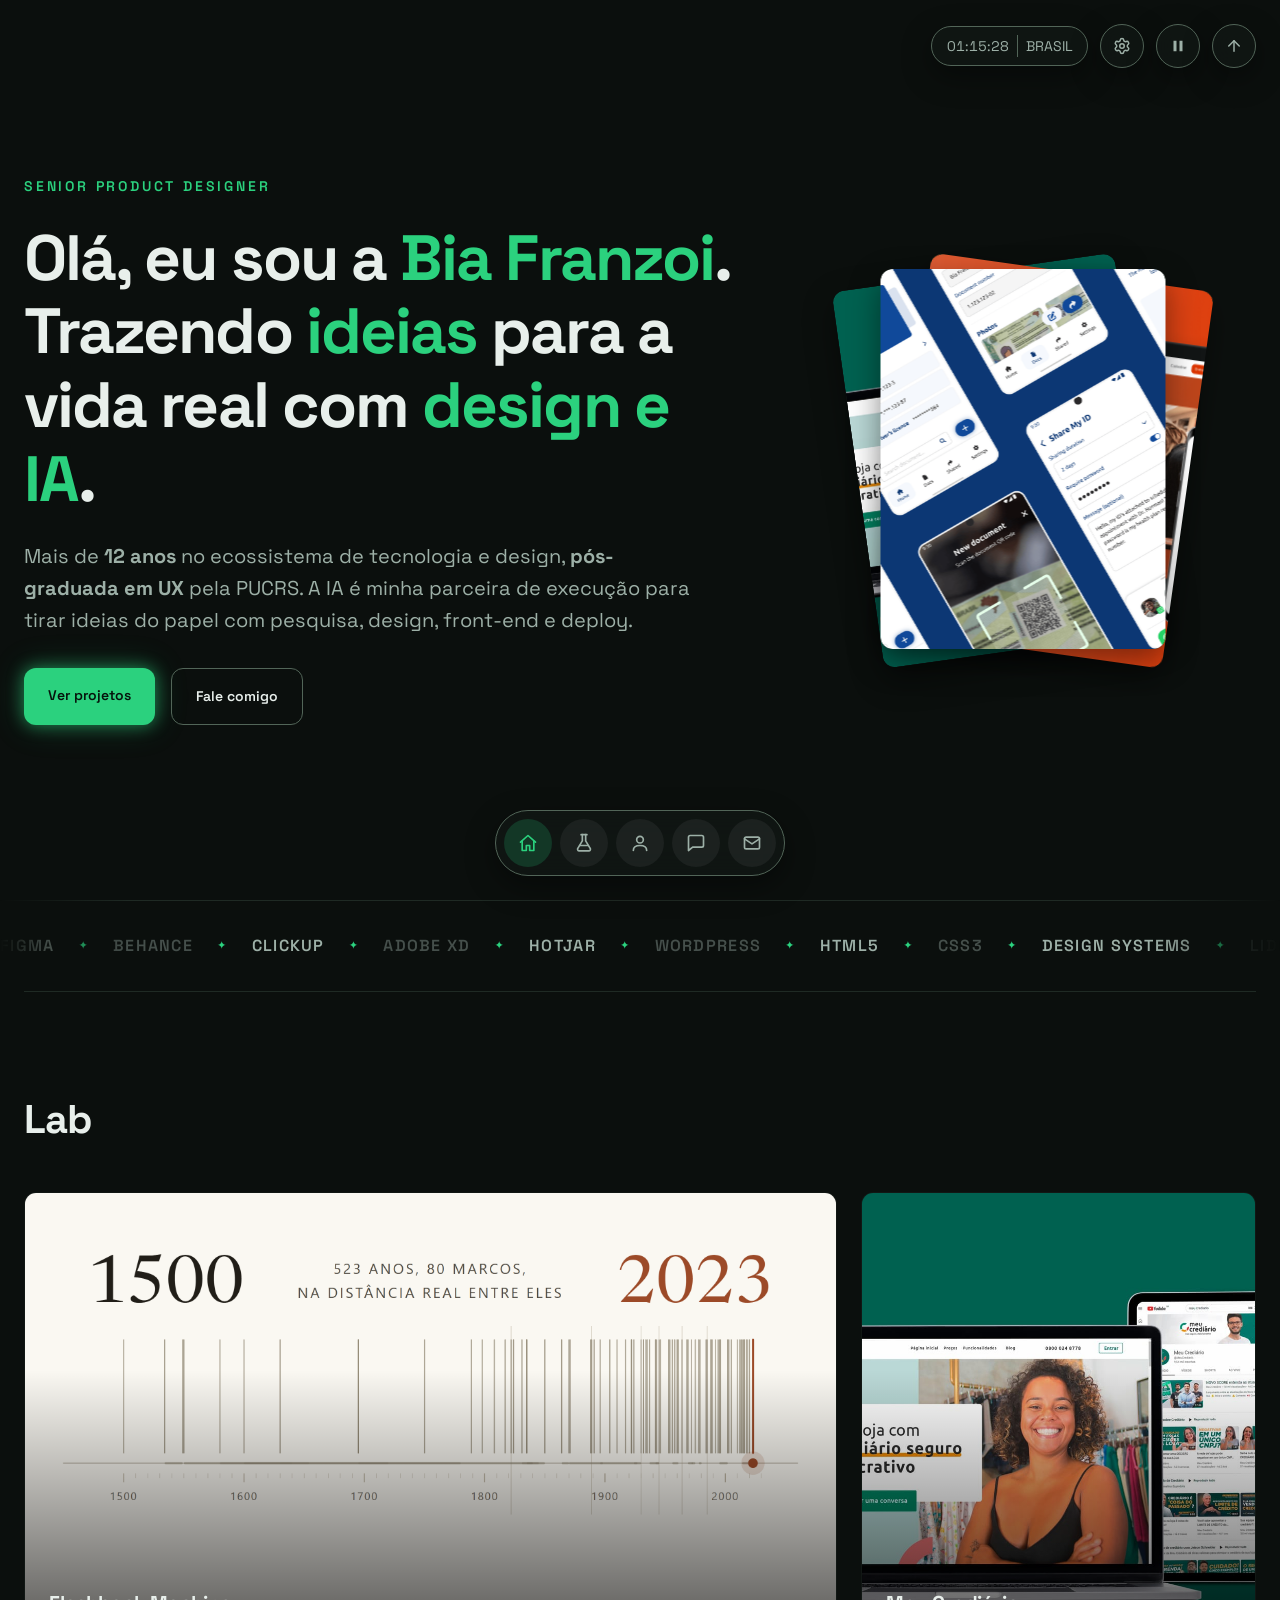
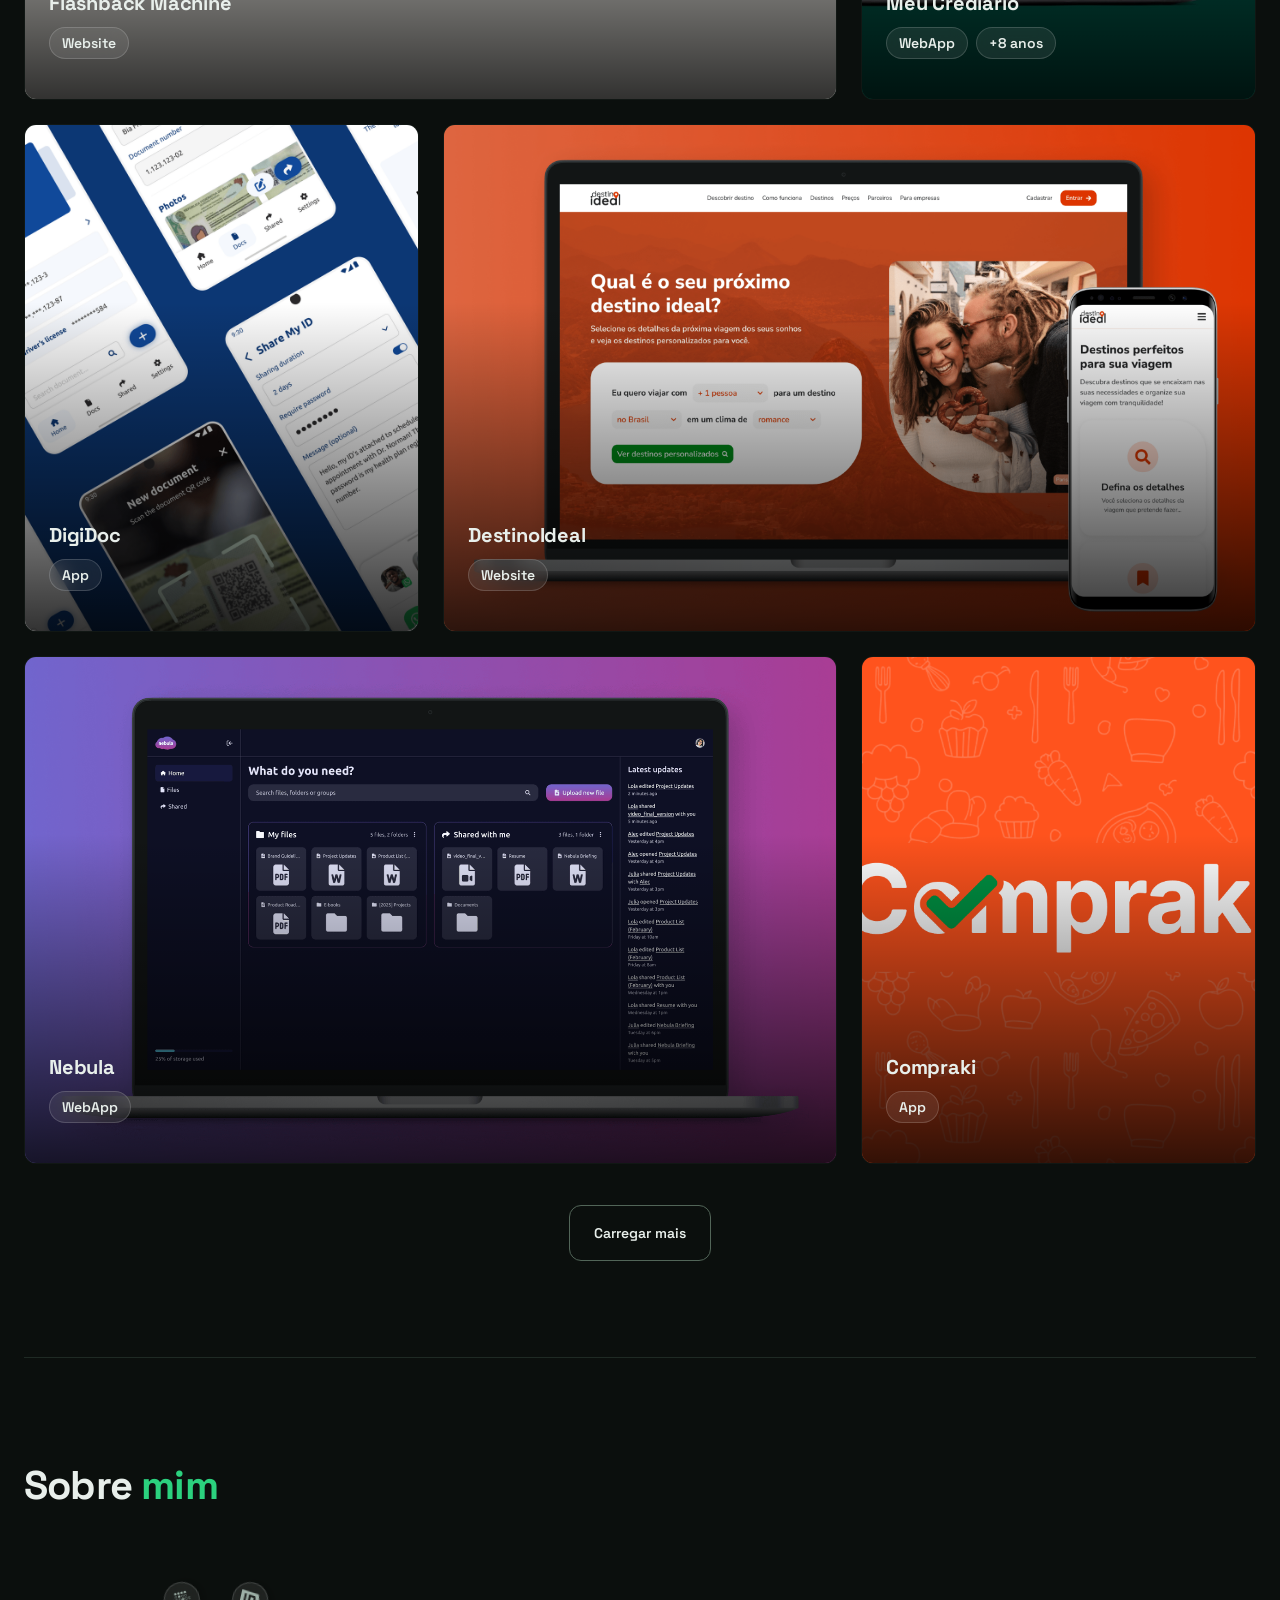
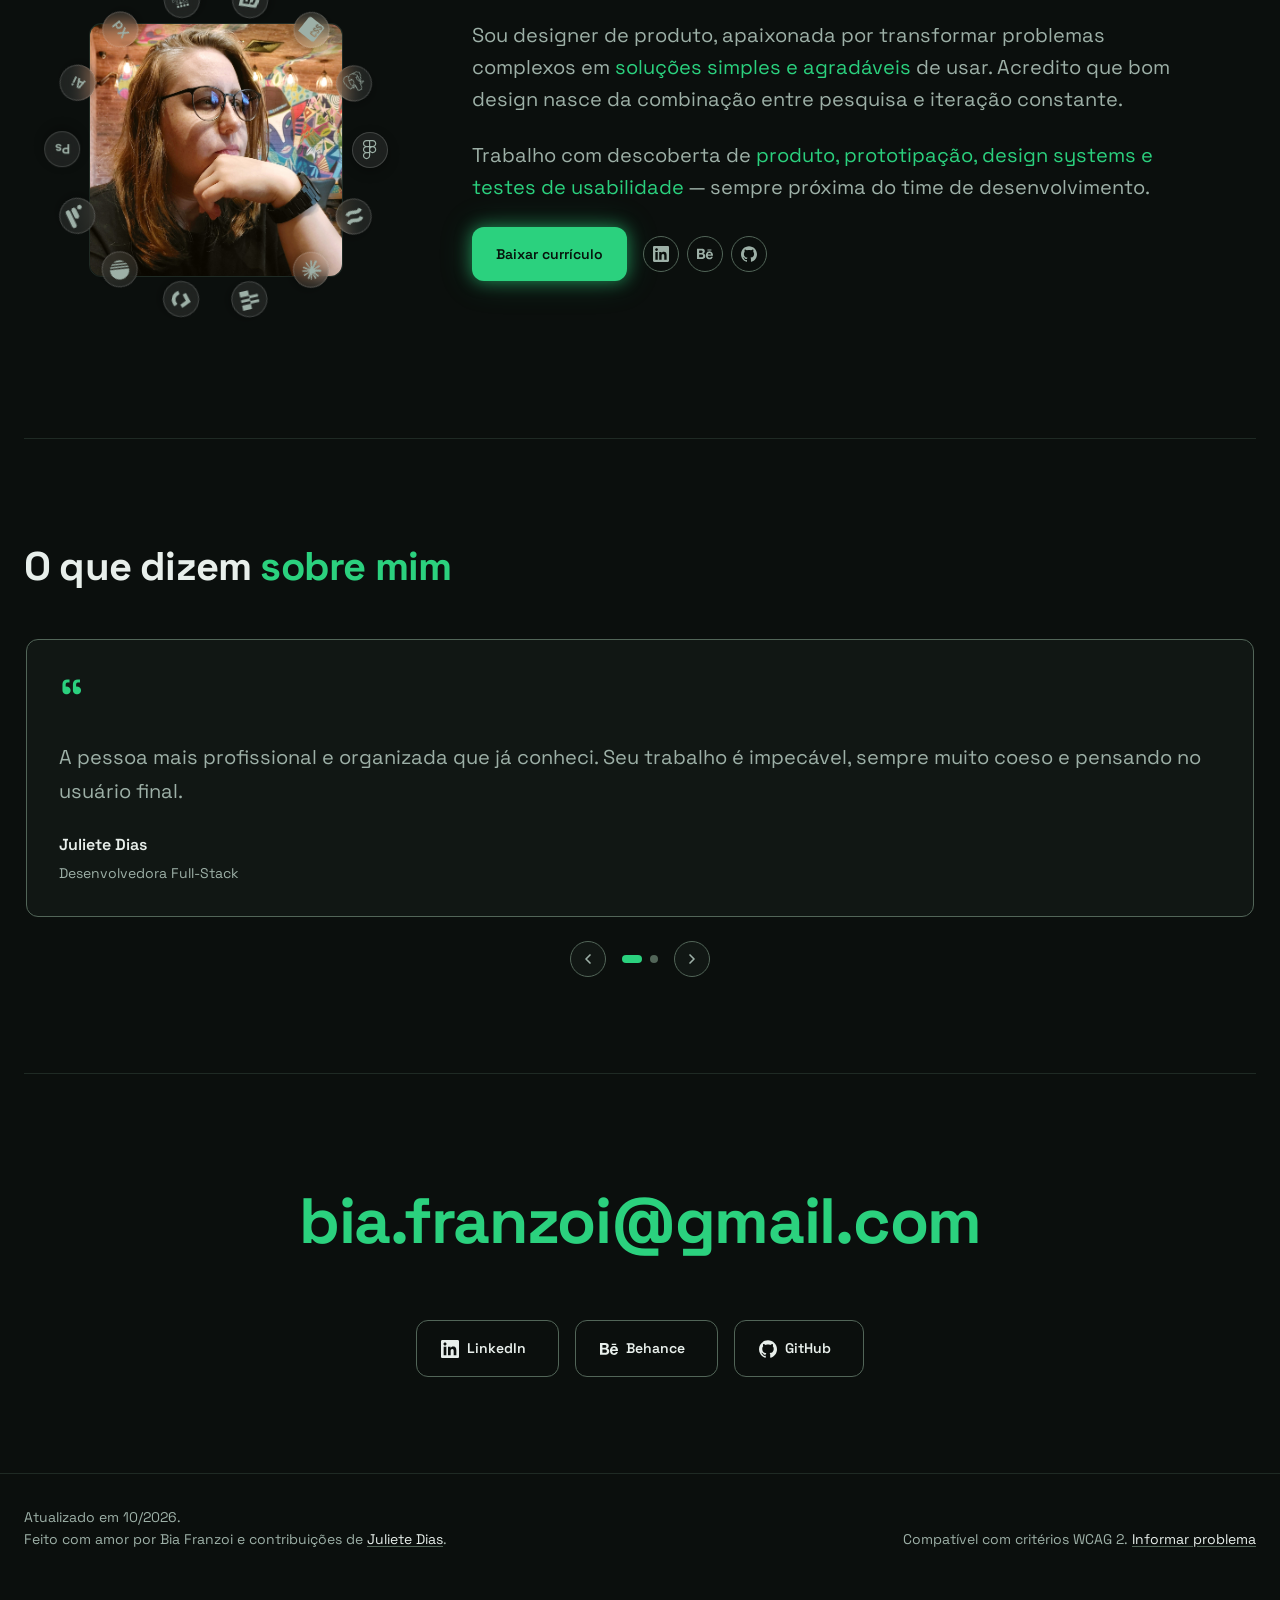
==== commit 11fd1e47: "Ajustes no footer Co-Authored-By: Claude Opus 5 <noreply@anthropic.com>" ====
--- a/index.html
+++ b/index.html
@@ -2105,8 +2105,8 @@
     <footer class="site-footer">
       <div class="site-footer__inner container">
         <p class="site-footer__credits">
-          Atualizado em 10/2026 por Bia Franzoi.<br />
-          <span data-i18n="footer.credits">Feito com amor e contribuições de</span>
+          Atualizado em 10/2026.<br />
+          <span data-i18n="footer.credits">Feito com amor por Bia Franzoi e contribuições de</span>
           <a
             href="https://www.linkedin.com/in/julietedias/"
             target="_blank"
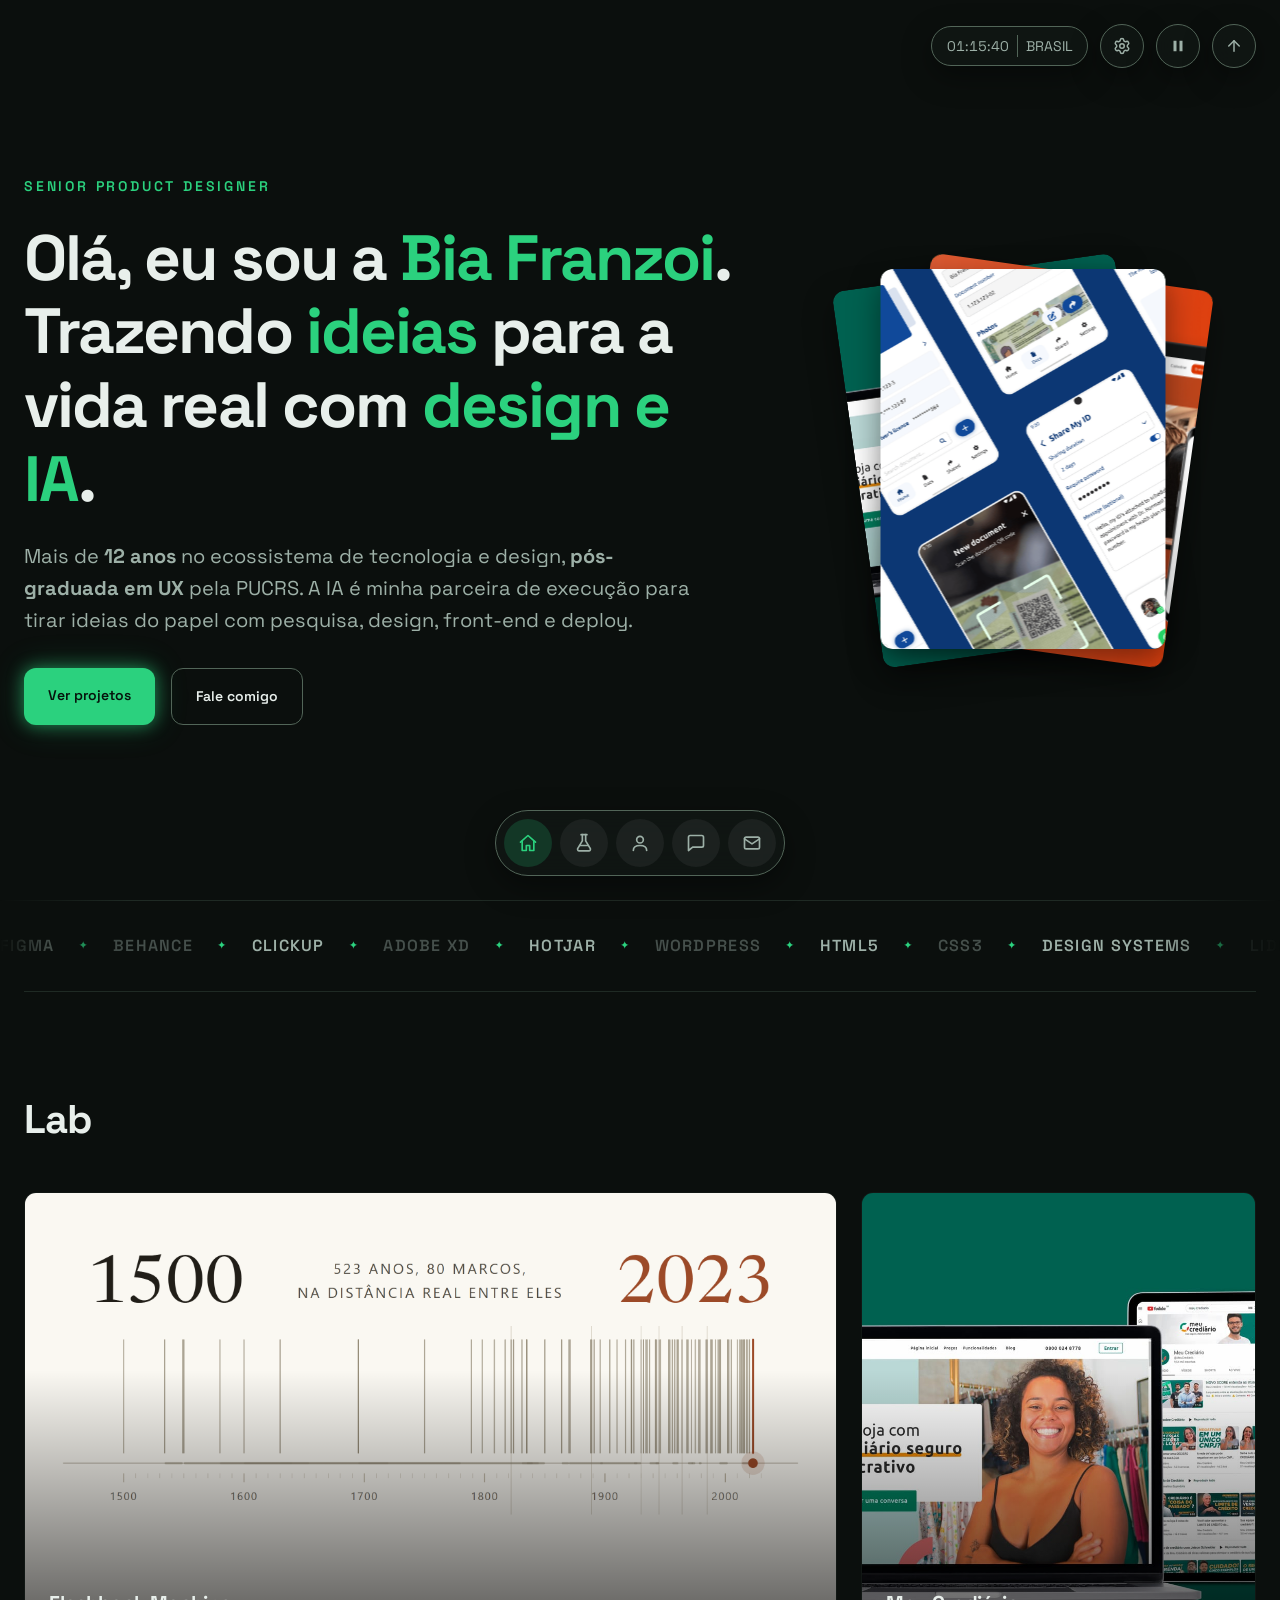
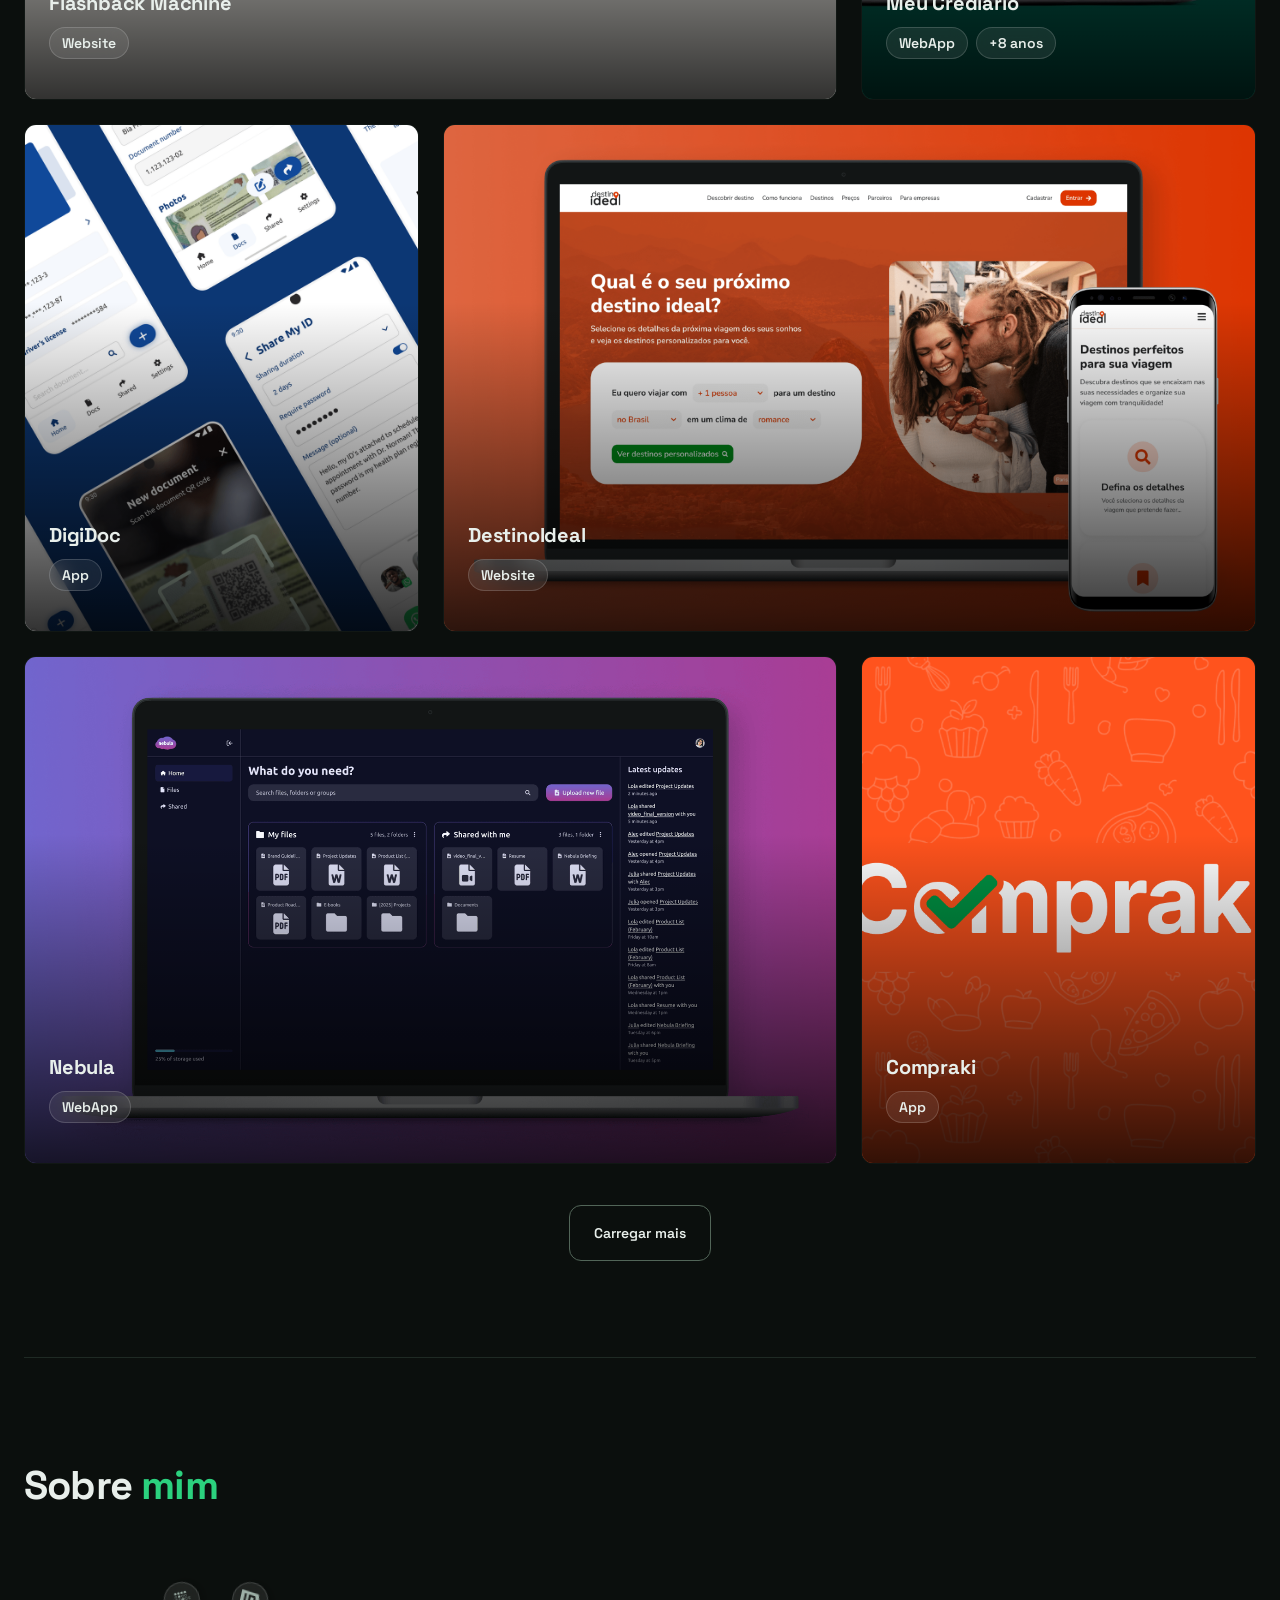
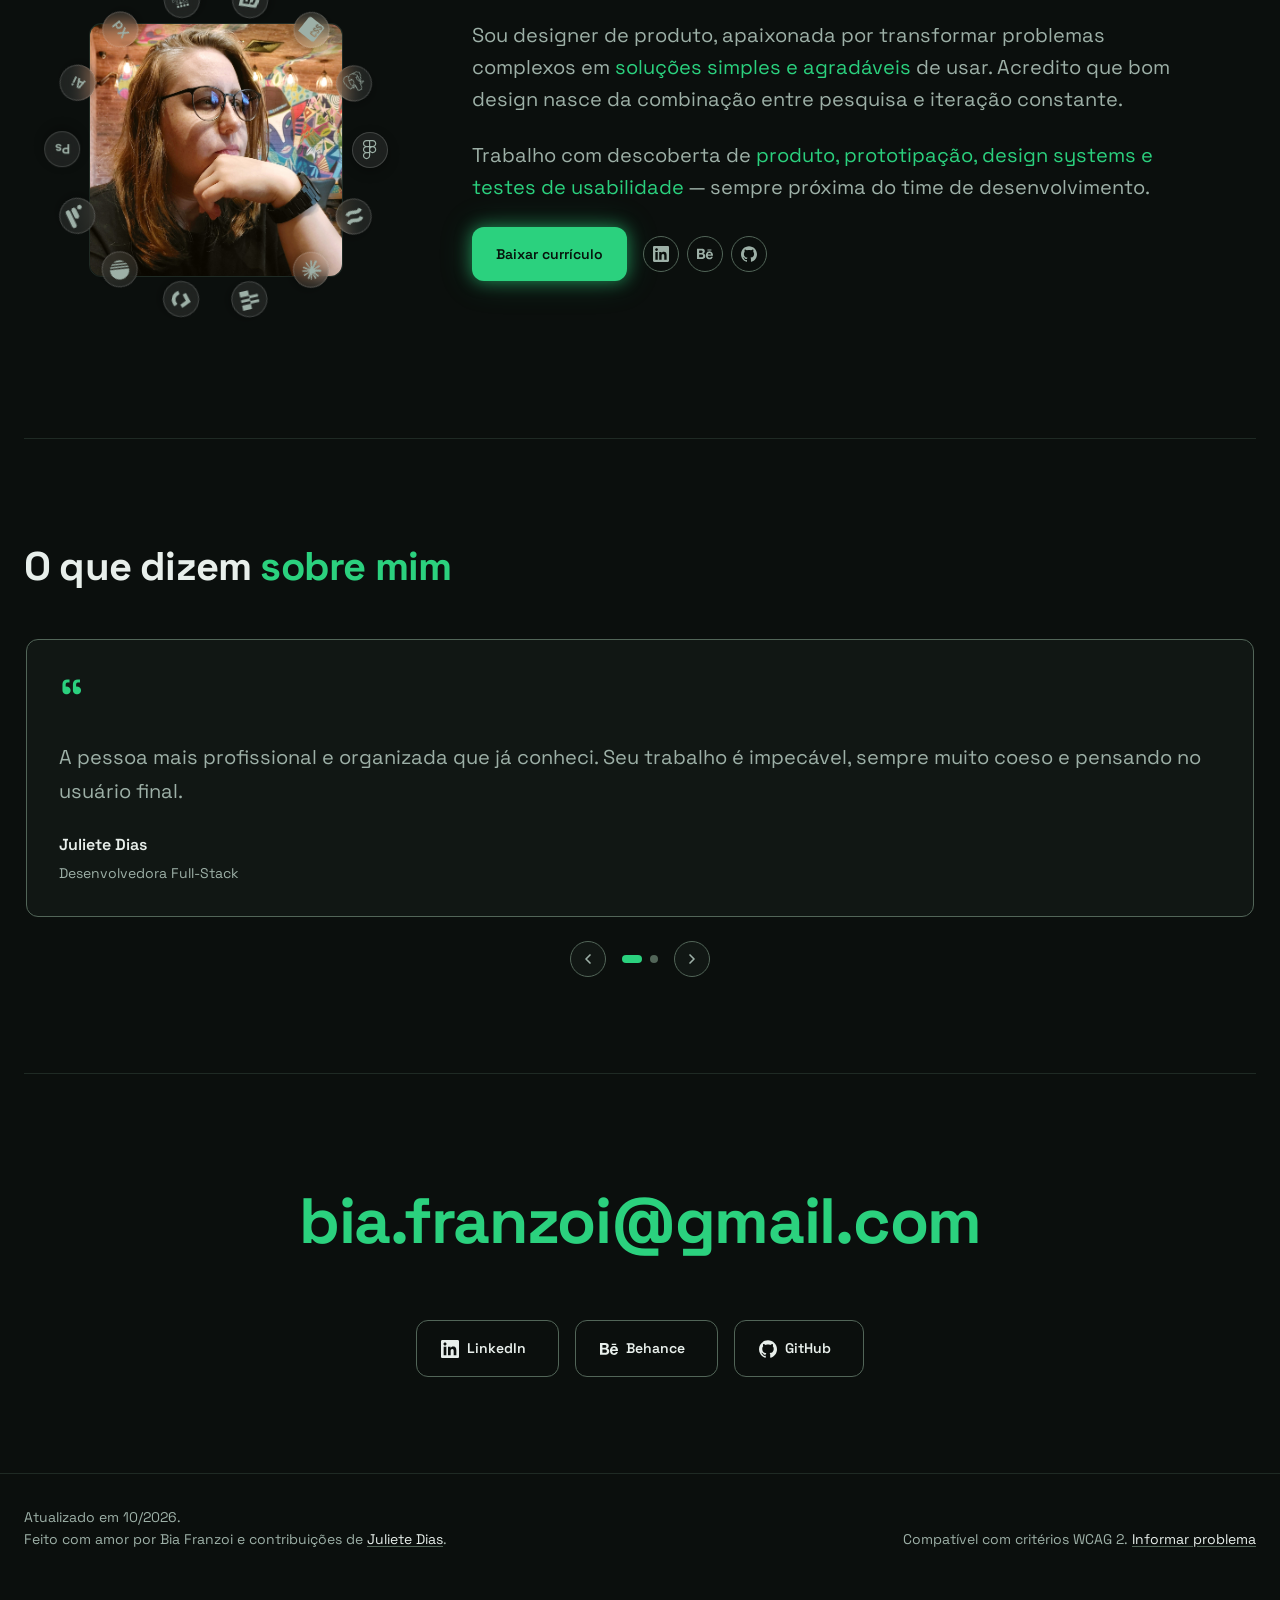
==== commit fbaa2ba6: "Ajustes no footer Co-Authored-By: Claude Opus 5 <noreply@anthropic.com>" ====
--- a/index.html
+++ b/index.html
@@ -2105,7 +2105,7 @@
     <footer class="site-footer">
       <div class="site-footer__inner container">
         <p class="site-footer__credits">
-          Atualizado em 10/2026.<br />
+          <span data-i18n="footer.updated">Atualizado em 10/2026.</span><br />
           <span data-i18n="footer.credits">Feito com amor por Bia Franzoi e contribuições de</span>
           <a
             href="https://www.linkedin.com/in/julietedias/"
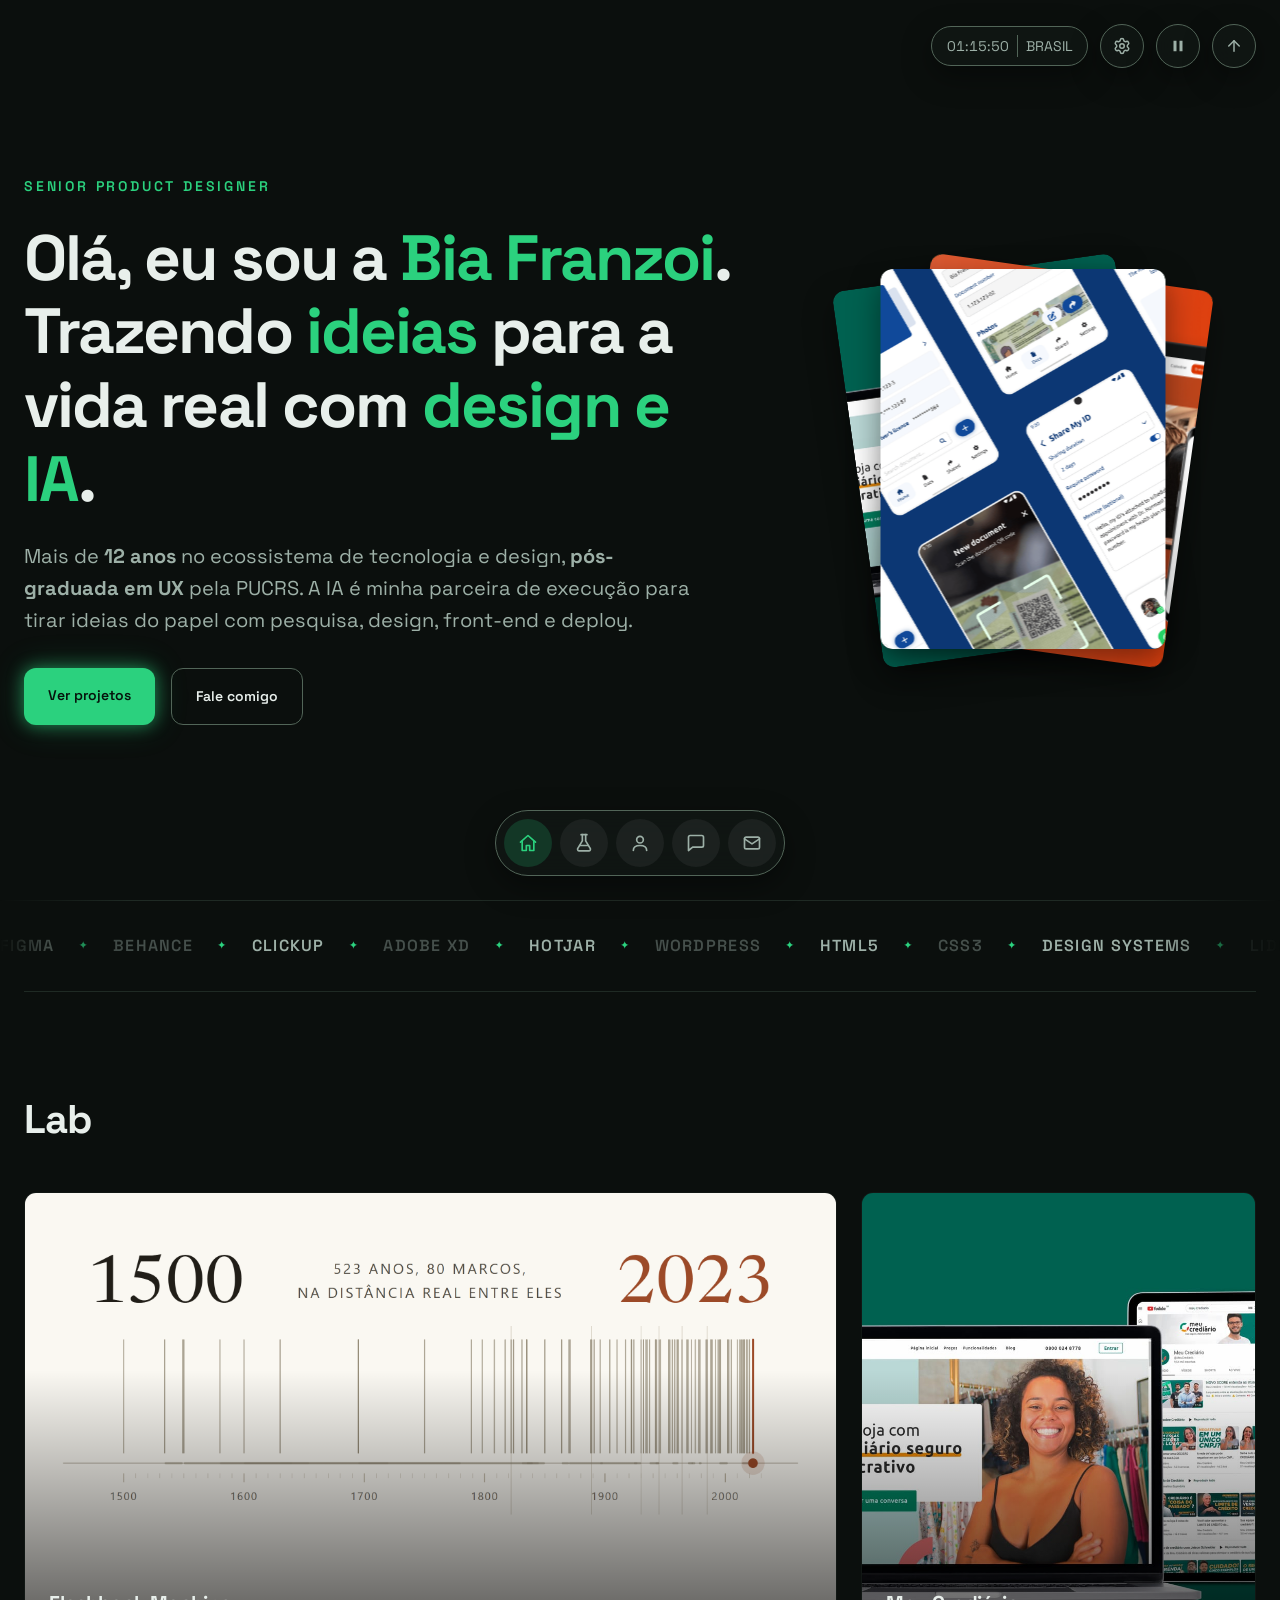
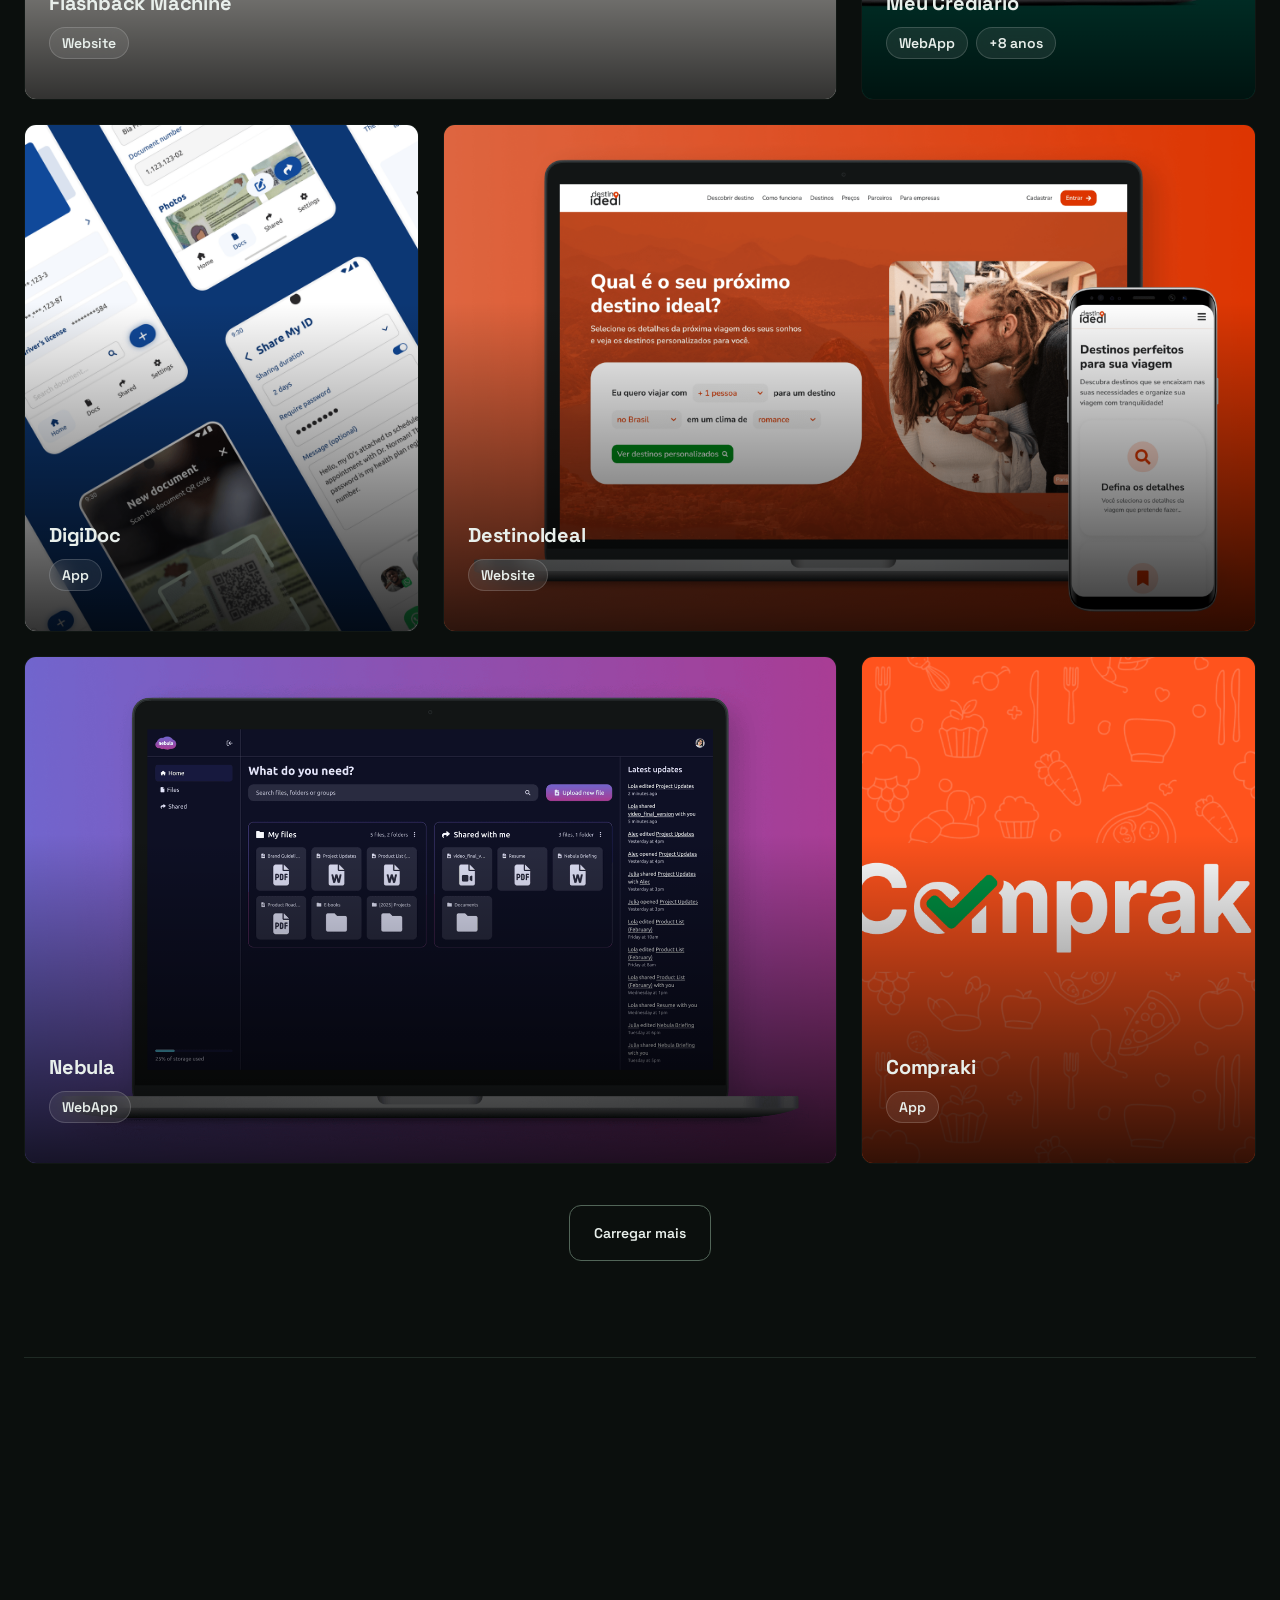
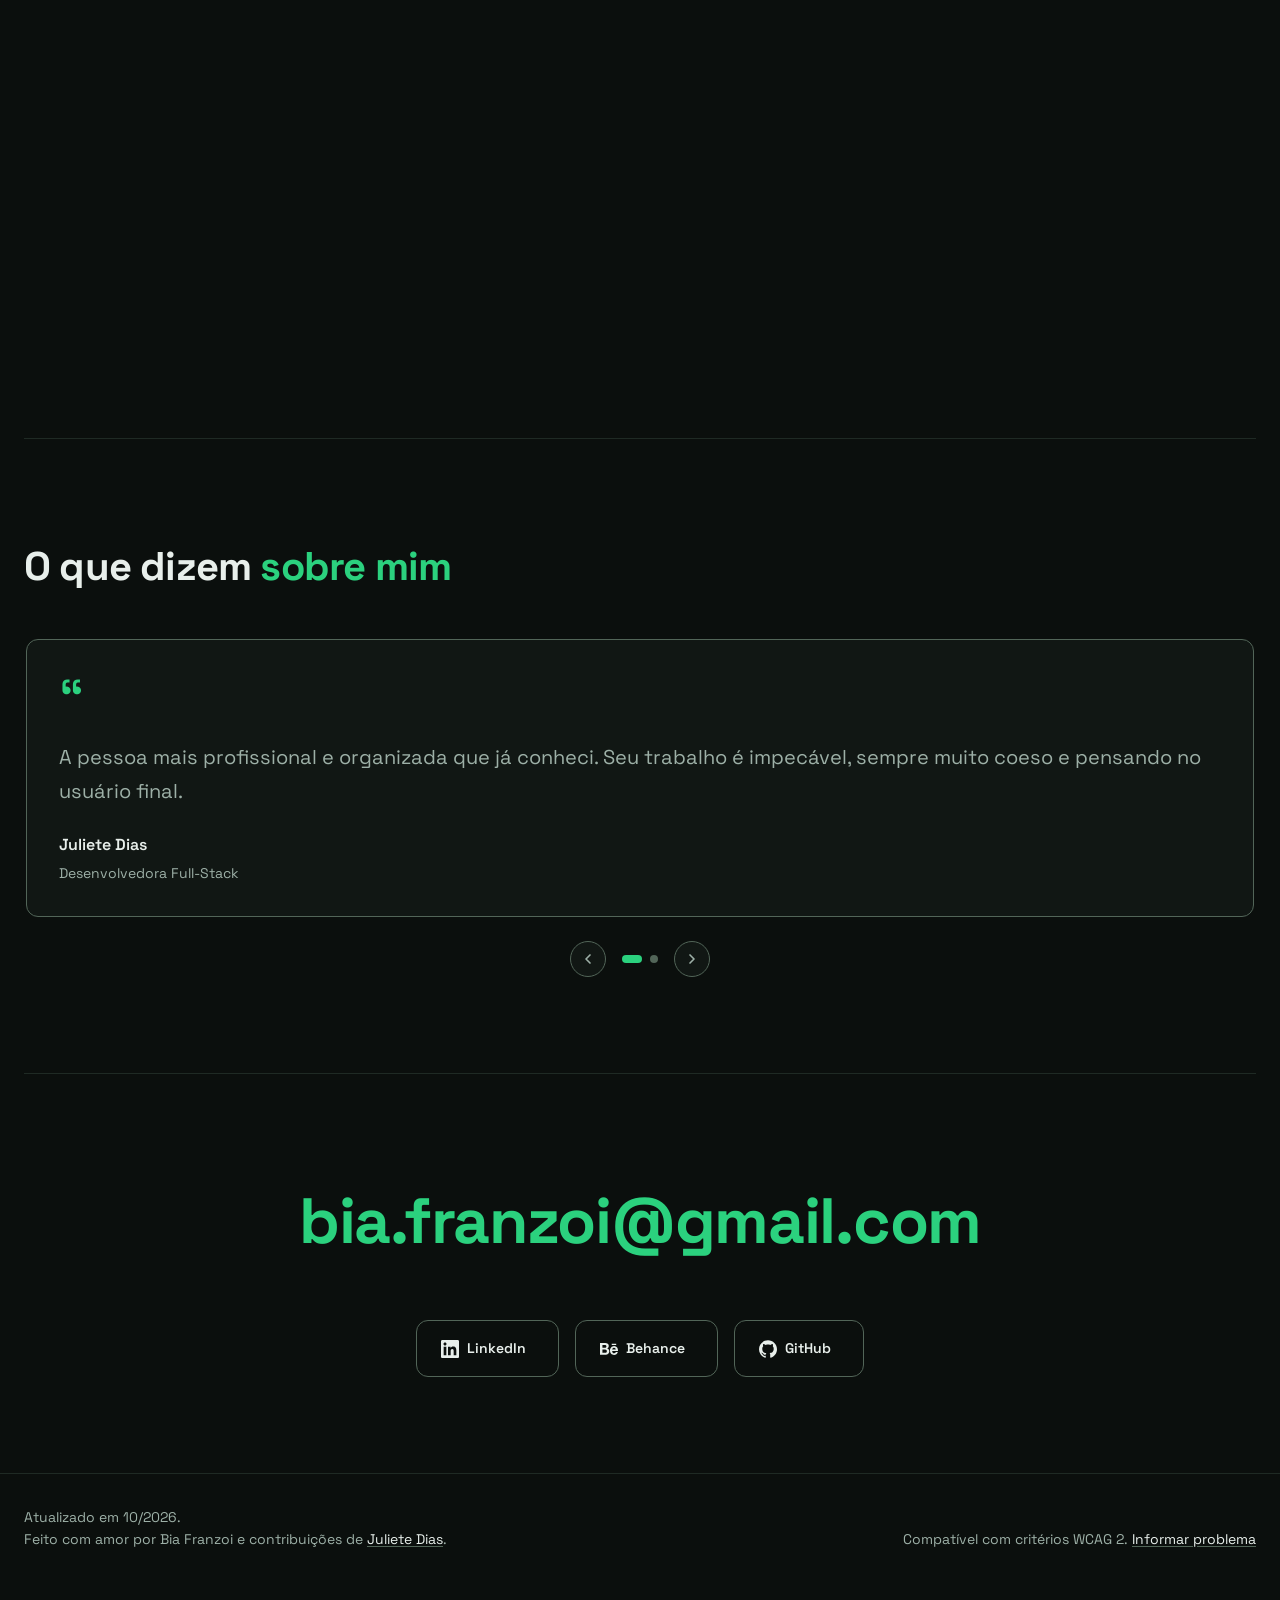
==== commit 4824f373: "Adiciona "voltar ao topo" também no modal de case O botão da topbar já estava no ar; aqui entra o pa" ====
--- a/index.html
+++ b/index.html
@@ -920,19 +920,44 @@
       id="project-modal"
       aria-labelledby="project-modal-title"
     >
-      <button type="button" class="project-modal__close" aria-label="Fechar" data-i18n-aria-label="modal.close">
-        <svg
-          viewBox="0 0 24 24"
-          fill="none"
-          stroke="currentColor"
-          stroke-width="2.5"
-          stroke-linecap="round"
-          aria-hidden="true"
+      <!-- controles fixos do case: fechar e voltar ao topo. O "voltar ao topo"
+           fica no canto, na mesma posição do botão da topbar, pra não mudar de
+           lugar quando o modal abre. -->
+      <div class="project-modal__tools">
+        <button type="button" class="project-modal__tool project-modal__close" aria-label="Fechar" data-i18n-aria-label="modal.close">
+          <svg
+            viewBox="0 0 24 24"
+            fill="none"
+            stroke="currentColor"
+            stroke-width="2.5"
+            stroke-linecap="round"
+            aria-hidden="true"
+          >
+            <line x1="5" y1="5" x2="19" y2="19" />
+            <line x1="19" y1="5" x2="5" y2="19" />
+          </svg>
+        </button>
+        <button
+          type="button"
+          class="project-modal__tool project-modal__top"
+          id="modal-back-to-top"
+          aria-label="Voltar ao topo"
+          data-i18n-aria-label="modal.backToTop"
         >
-          <line x1="5" y1="5" x2="19" y2="19" />
-          <line x1="19" y1="5" x2="5" y2="19" />
-        </svg>
-      </button>
+          <svg
+            viewBox="0 0 24 24"
+            fill="none"
+            stroke="currentColor"
+            stroke-width="2.5"
+            stroke-linecap="round"
+            stroke-linejoin="round"
+            aria-hidden="true"
+          >
+            <path d="M12 19V5" />
+            <path d="m5 12 7-7 7 7" />
+          </svg>
+        </button>
+      </div>
       <div class="project-modal__content container">
         <p class="project-modal__kicker accent" data-i18n="modal.kicker">Projeto pessoal</p>
         <h2 id="project-modal-title" class="project-modal__title" data-i18n="modal.titlePlaceholder">Projeto</h2>
--- a/src/style.css
+++ b/src/style.css
@@ -1531,21 +1531,29 @@
   }
 }
 
-.project-modal__close {
+/* Controles fixos do case: fechar e voltar ao topo, agrupados no canto
+   superior direito. O z-index é o que mantém o grupo visível: sem ele,
+   qualquer elemento do case com transform (ex.: as fotos giradas de
+   .case-timeline__figure) cria seu próprio contexto de empilhamento e, por
+   vir depois no HTML, pinta por cima dos botões fixos — mesmo eles sendo
+   "fixed". Um z-index alto aqui garante que fiquem sempre acima de qualquer
+   conteúdo do modal, não importa a ordem no DOM. */
+.project-modal__tools {
   position: fixed;
   top: 1.5rem;
   right: 1.5rem;
-  /* sem isso, qualquer elemento do case com transform (ex.: as fotos
-     giradas de .case-timeline__figure) cria seu próprio contexto de
-     empilhamento e, por vir depois no HTML, pinta por cima do botão fixo
-     — mesmo ele sendo "fixed". Um z-index alto aqui garante que o botão de
-     fechar fique sempre acima de qualquer conteúdo do modal, não importa
-     a ordem no DOM. */
   z-index: 10;
+  display: flex;
+  align-items: center;
+  gap: 0.75rem;
+}
+
+.project-modal__tool {
   display: grid;
   place-items: center;
   width: var(--btn-size-lg);
   height: var(--btn-size-lg);
+  flex-shrink: 0;
   padding: 0;
   cursor: pointer;
   border: var(--border-width) solid var(--border-interactive);
@@ -1558,13 +1566,13 @@
     background-color 0.3s ease;
 }
 
-.project-modal__close:hover,
-.project-modal__close:focus-visible {
+.project-modal__tool:hover,
+.project-modal__tool:focus-visible {
   border-color: var(--accent);
   color: var(--accent);
 }
 
-.project-modal__close svg {
+.project-modal__tool svg {
   width: var(--icon-size-lg);
   height: var(--icon-size-lg);
 }
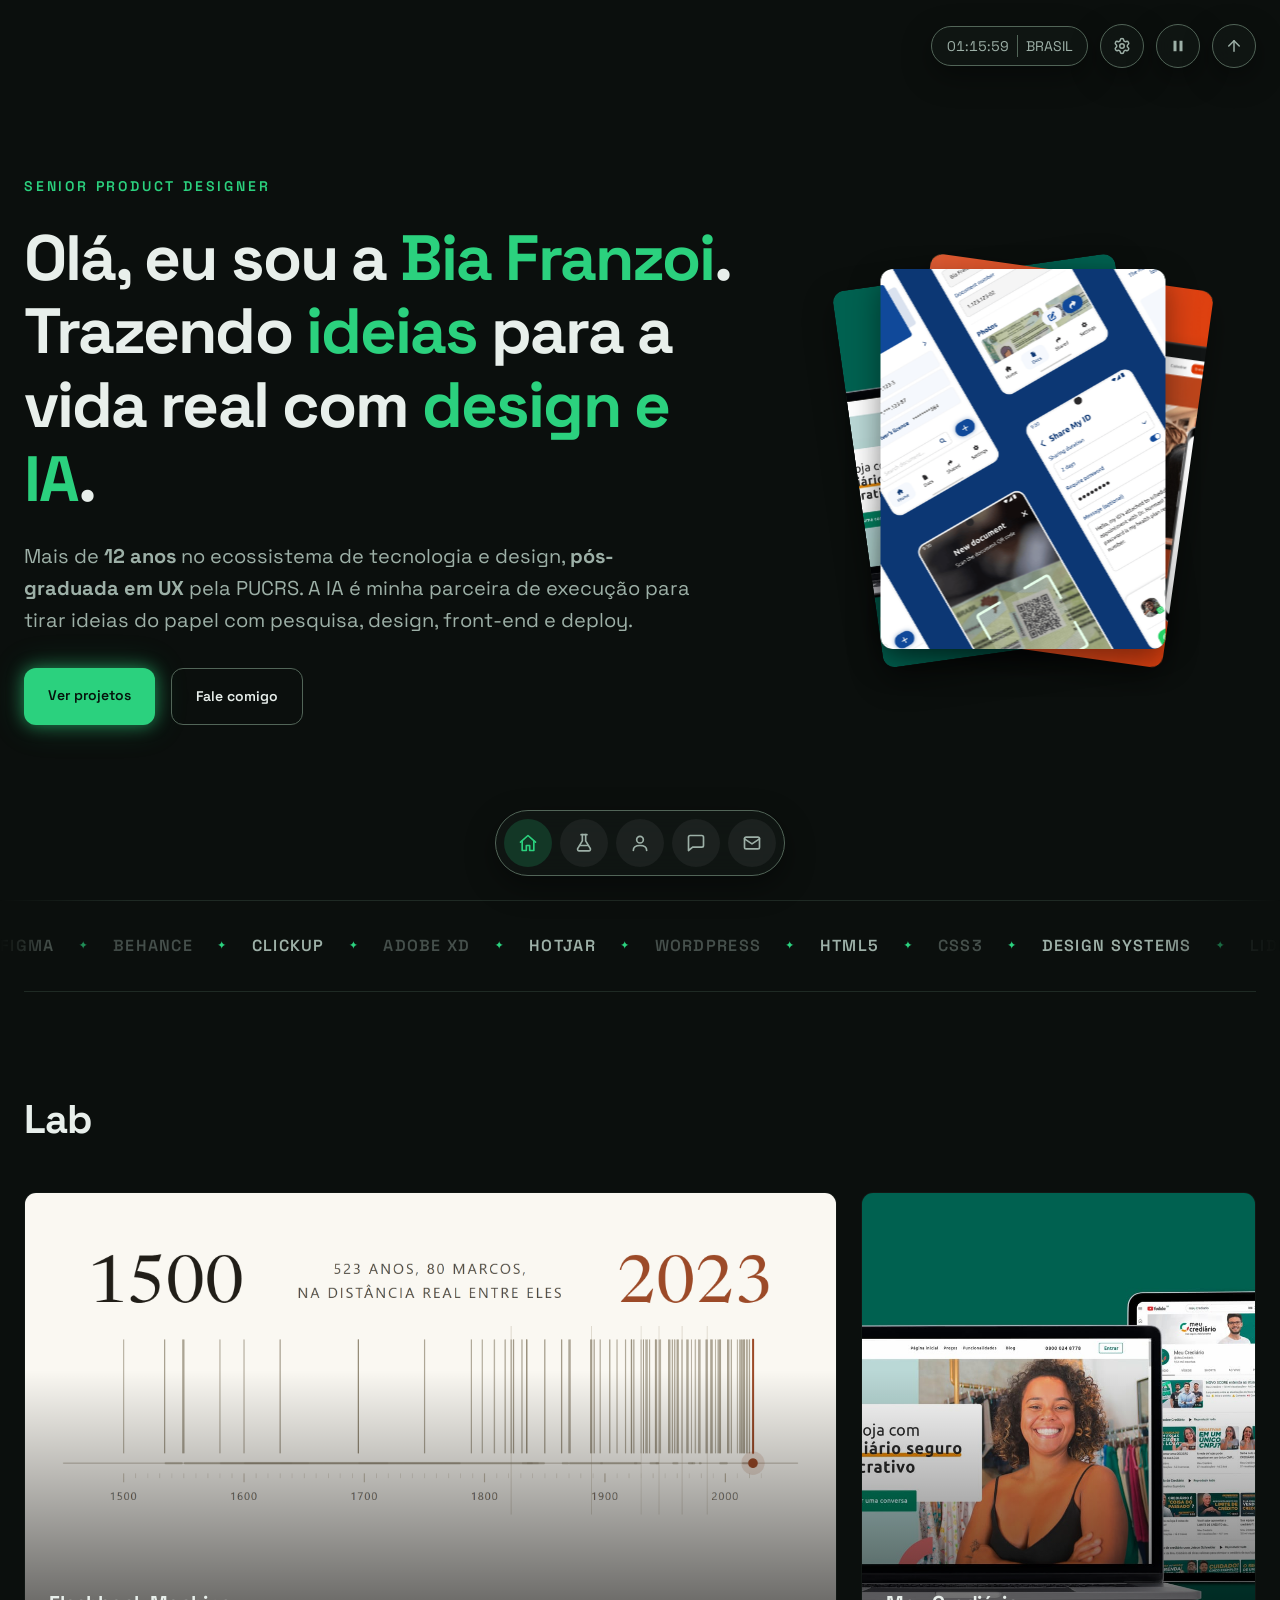
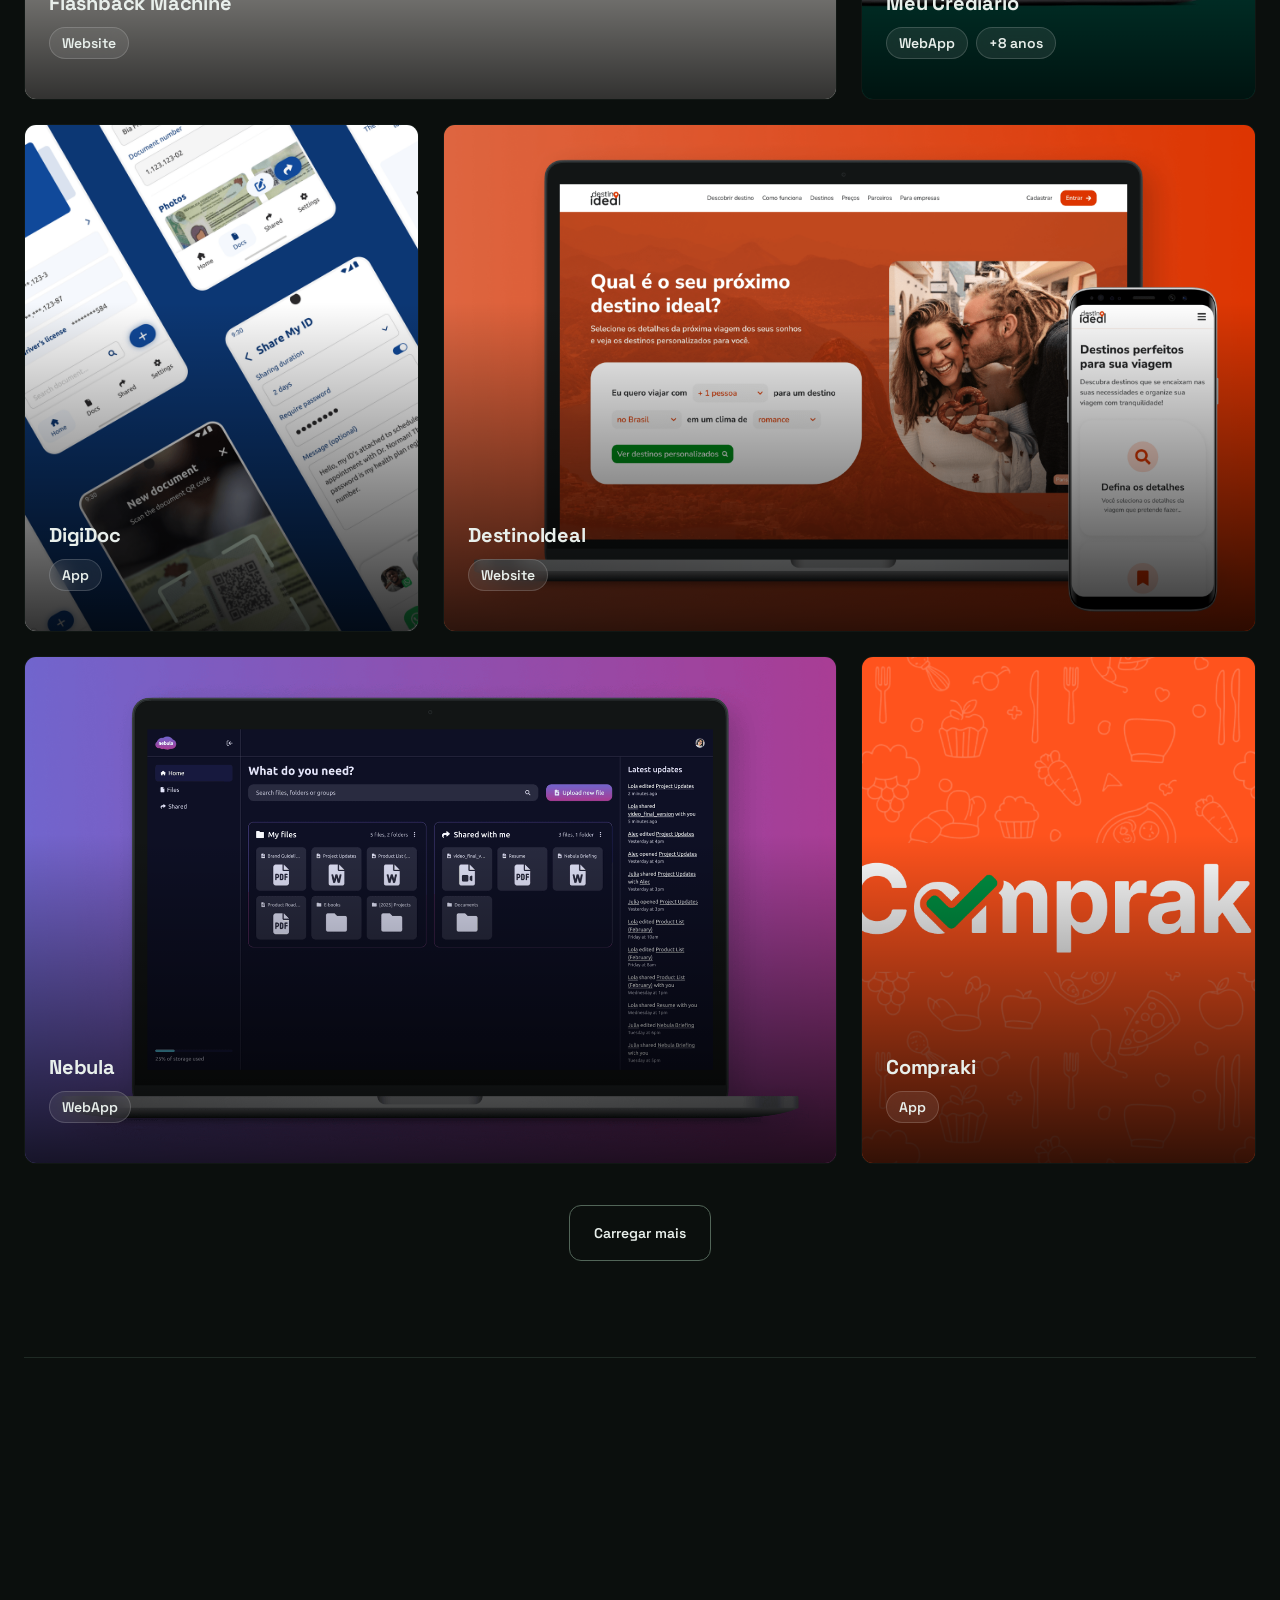
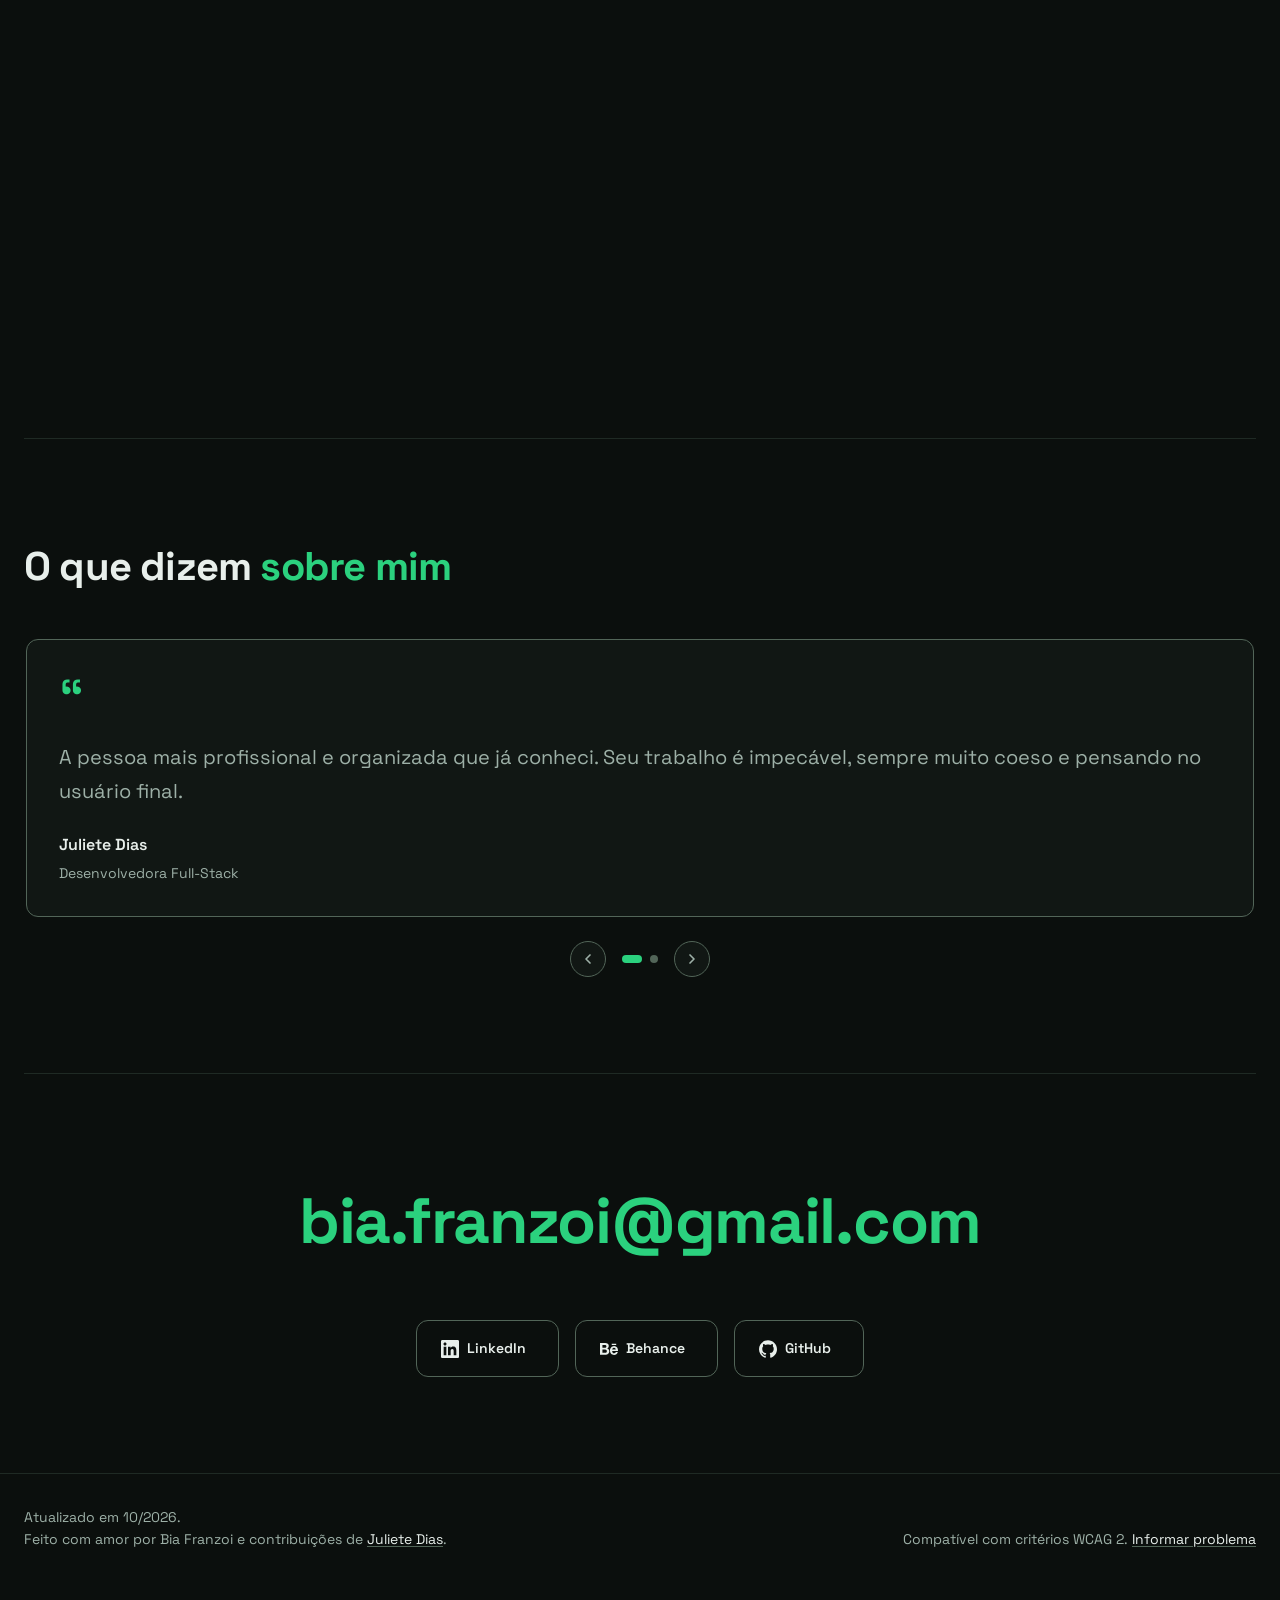
==== commit fc2d4f1b: "Dá a cada case um endereço próprio: /projeto/slug/ Substitui ?projeto=slug pelo caminho /projeto/slu" ====
--- a/index.html
+++ b/index.html
@@ -2,6 +2,15 @@
 <html lang="pt-BR">
   <head>
     <meta charset="UTF-8" />
+
+    <!-- Com um case aberto, o endereço vira /projeto/slug/ (History API, ver
+         "Link direto" em main.js) — e sem este <base> as URLs relativas
+         passariam a ser resolvidas a partir dessa pasta imaginária, quebrando
+         as imagens dos cases (que entram no DOM depois, clonadas dos
+         <template>). O href relativo de um <base> é congelado na carga da
+         página, então "./" fica valendo a pasta real do index.html: "/" no
+         servidor local, "/work/" no GitHub Pages. -->
+    <base href="./" />
     <meta name="viewport" content="width=device-width, initial-scale=1.0" />
     <meta name="color-scheme" content="dark light" />
     <meta name="description" content="Portfólio de Bia — Product Designer" />
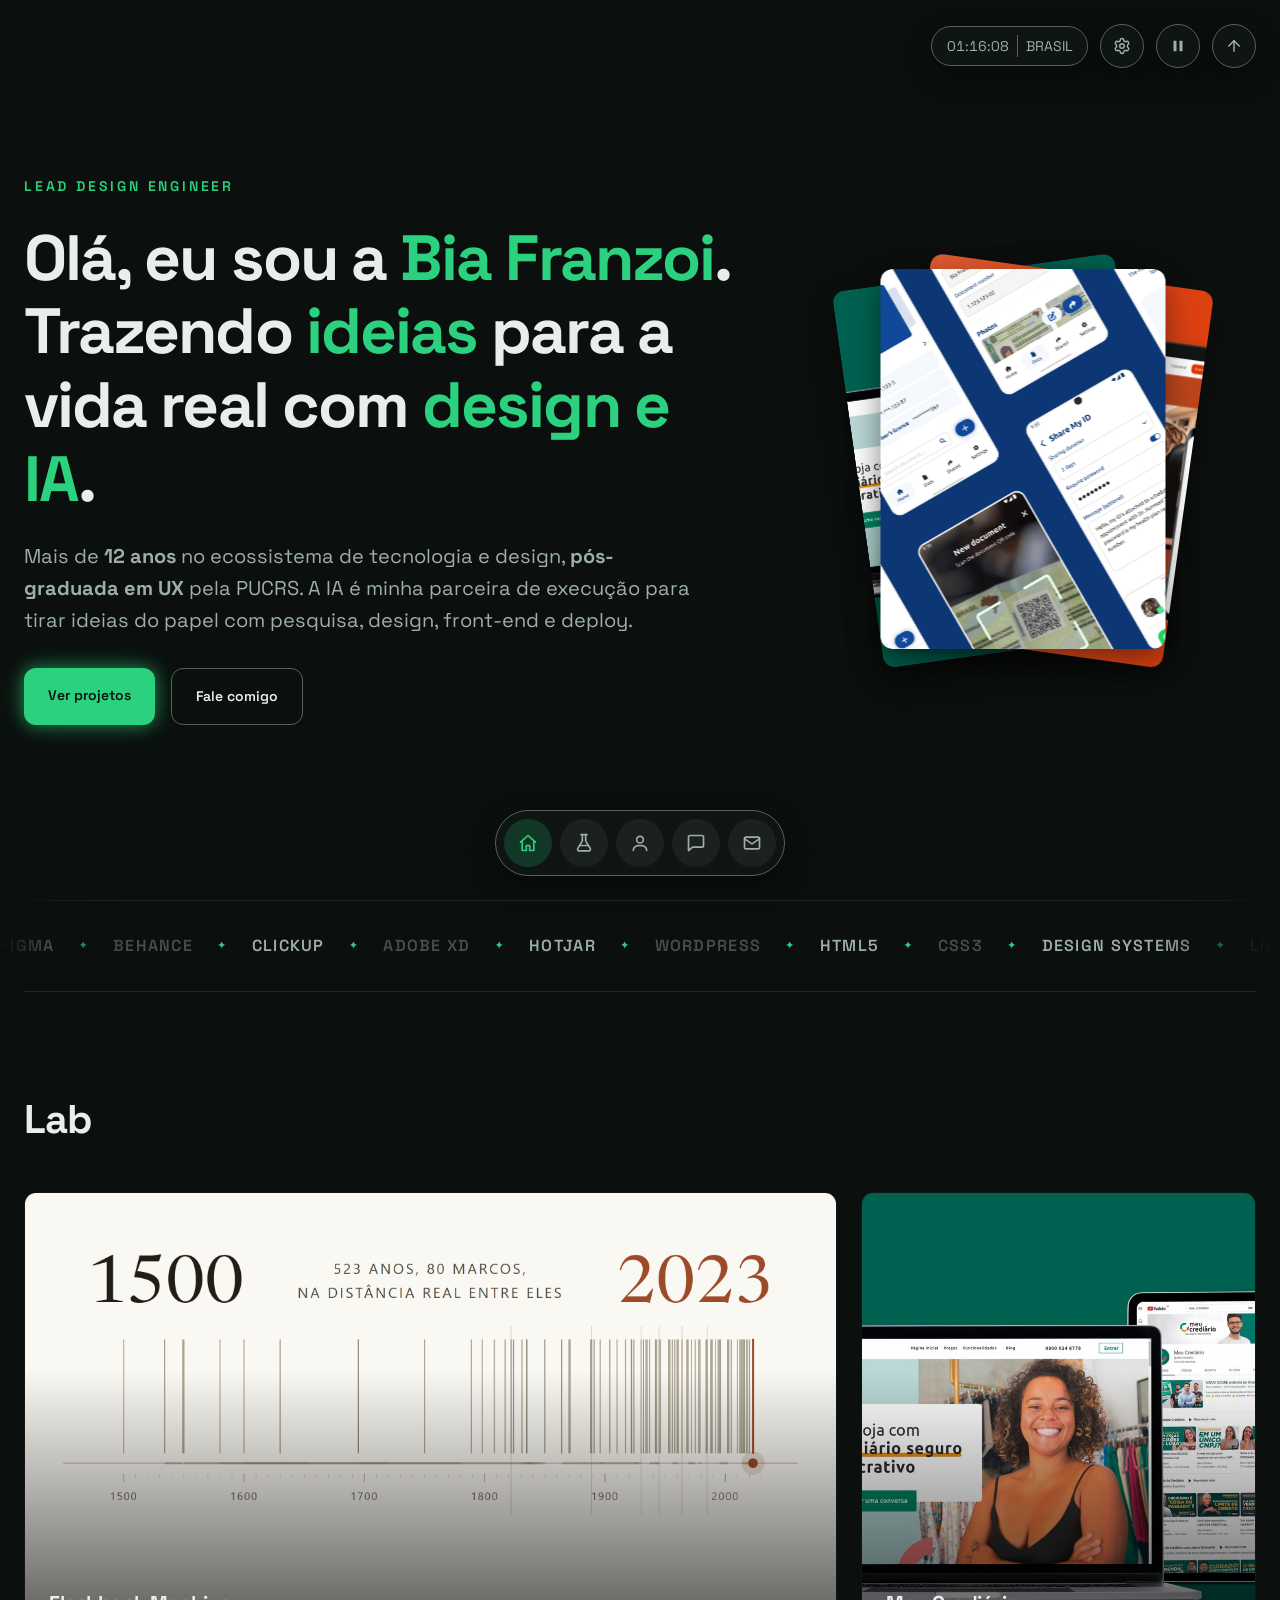
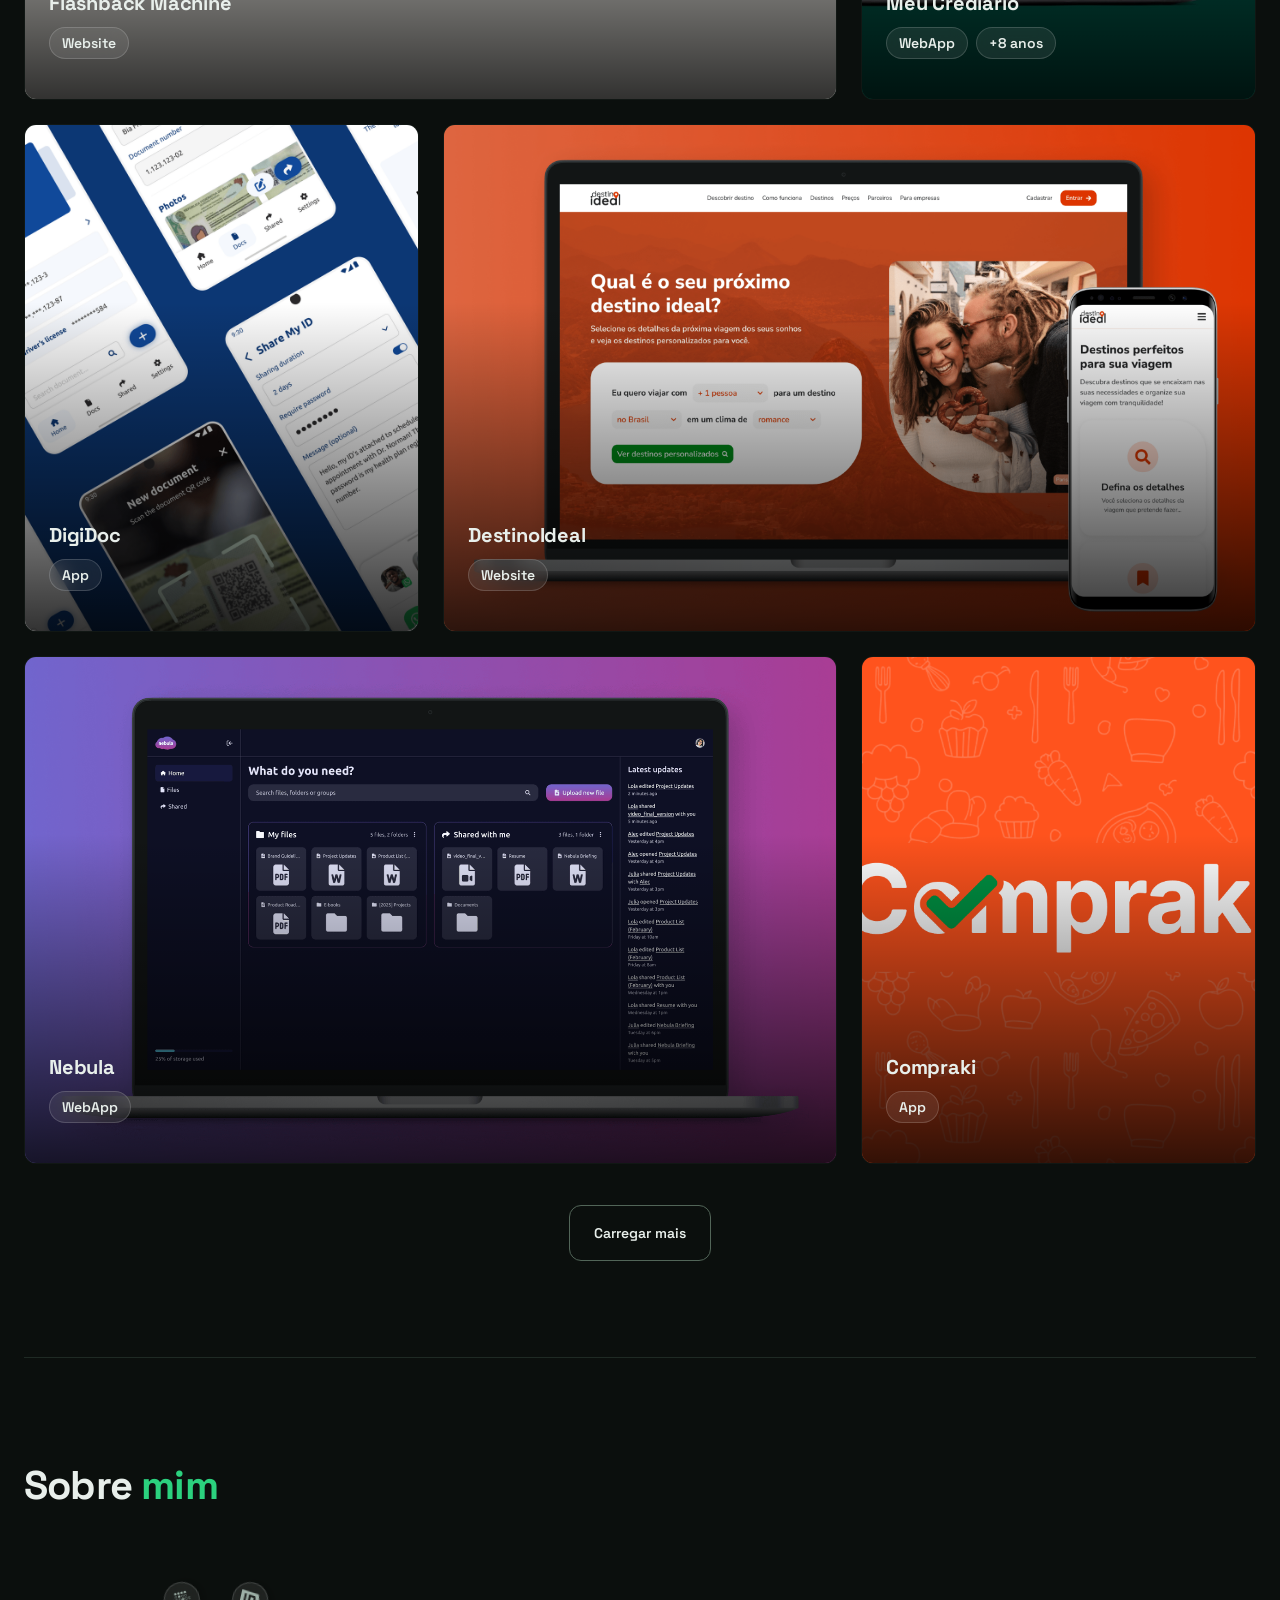
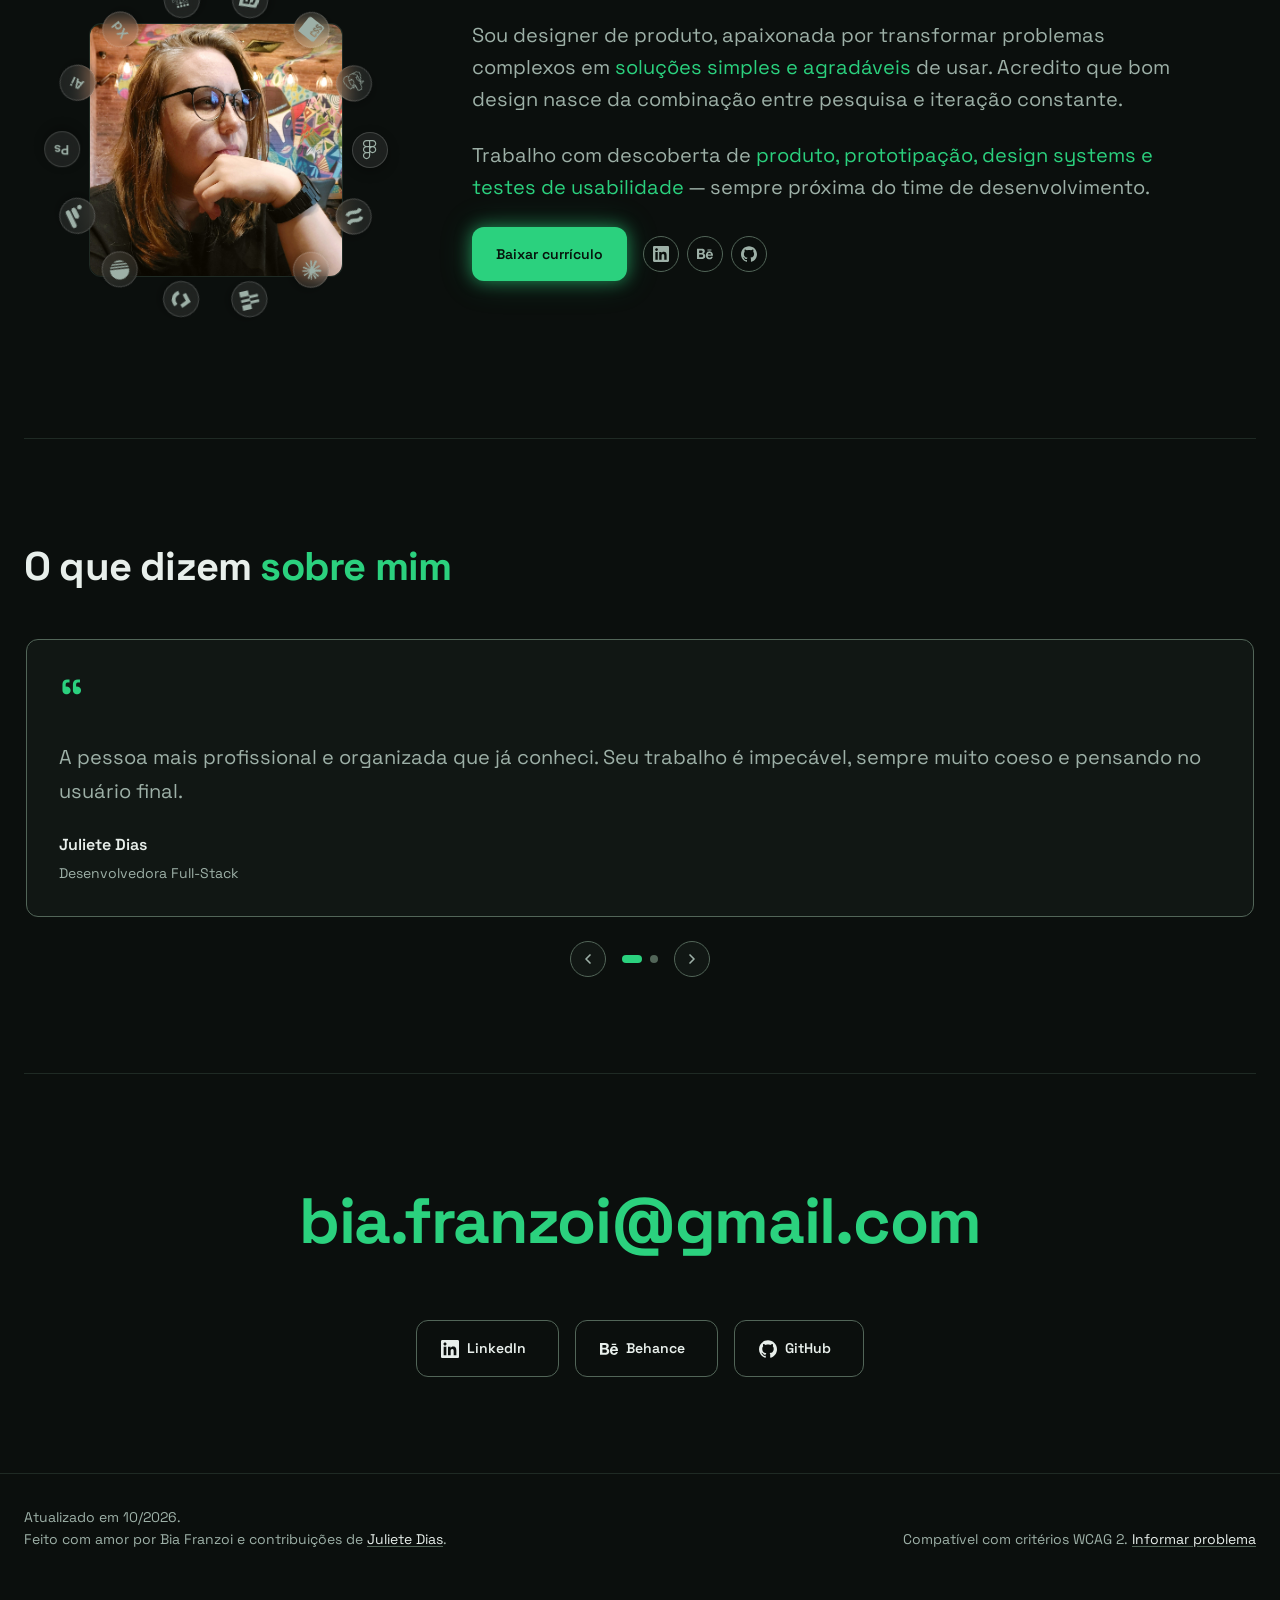
==== commit 9214b2d1: "Ajustes no título e no kicker do hero Co-Authored-By: Claude Opus 5 <noreply@anthropic.com>" ====
--- a/index.html
+++ b/index.html
@@ -13,16 +13,16 @@
     <base href="./" />
     <meta name="viewport" content="width=device-width, initial-scale=1.0" />
     <meta name="color-scheme" content="dark light" />
-    <meta name="description" content="Portfólio de Bia — Product Designer" />
-    <title>Bia Franzoi · Product Designer</title>
+    <meta name="description" content="Portfólio de Bia Franzoi — Lead Design Engineer. Trazendo ideias para a vida real com design e IA. Mais de 12 anos no ecossistema de tecnologia e design." />
+    <title>Bia Franzoi | Design + IA</title>
 
     <!-- Open Graph (preview ao compartilhar o link) -->
     <meta property="og:type" content="website" />
     <meta property="og:site_name" content="Bia Franzoi" />
-    <meta property="og:title" content="Bia Franzoi — Senior Product Designer" />
+    <meta property="og:title" content="Bia Franzoi — Lead Design Engineer" />
     <meta
       property="og:description"
-      content="Desenho produtos que resolvem problemas reais. Mais de 12 anos de vivência em tecnologia e design."
+      content="Trazendo ideias para a vida real com design e IA. Mais de 12 anos no ecossistema de tecnologia e design."
     />
     <meta property="og:url" content="https://biafranzoi.github.io/work/" />
     <meta
@@ -39,10 +39,10 @@
 
     <!-- Twitter / X -->
     <meta name="twitter:card" content="summary_large_image" />
-    <meta name="twitter:title" content="Bia Franzoi — Senior Product Designer" />
+    <meta name="twitter:title" content="Bia Franzoi — Lead Design Engineer" />
     <meta
       name="twitter:description"
-      content="Desenho produtos que resolvem problemas reais. Mais de 12 anos de vivência em tecnologia e design."
+      content="Trazendo ideias para a vida real com design e IA. Mais de 12 anos no ecossistema de tecnologia e design."
     />
     <meta
       name="twitter:image"
@@ -213,7 +213,7 @@
     <main>
       <section id="inicio" class="hero container" aria-labelledby="inicio-heading">
         <div class="hero__content">
-          <p class="hero__kicker reveal">Senior Product Designer</p>
+          <p class="hero__kicker reveal">Lead Design Engineer</p>
           <h1 id="inicio-heading" class="hero__title reveal" data-i18n="hero.title">
             Olá, eu sou a <span class="accent">Bia Franzoi</span>.<br />
             Trazendo <span class="accent">ideias</span> para a vida real com
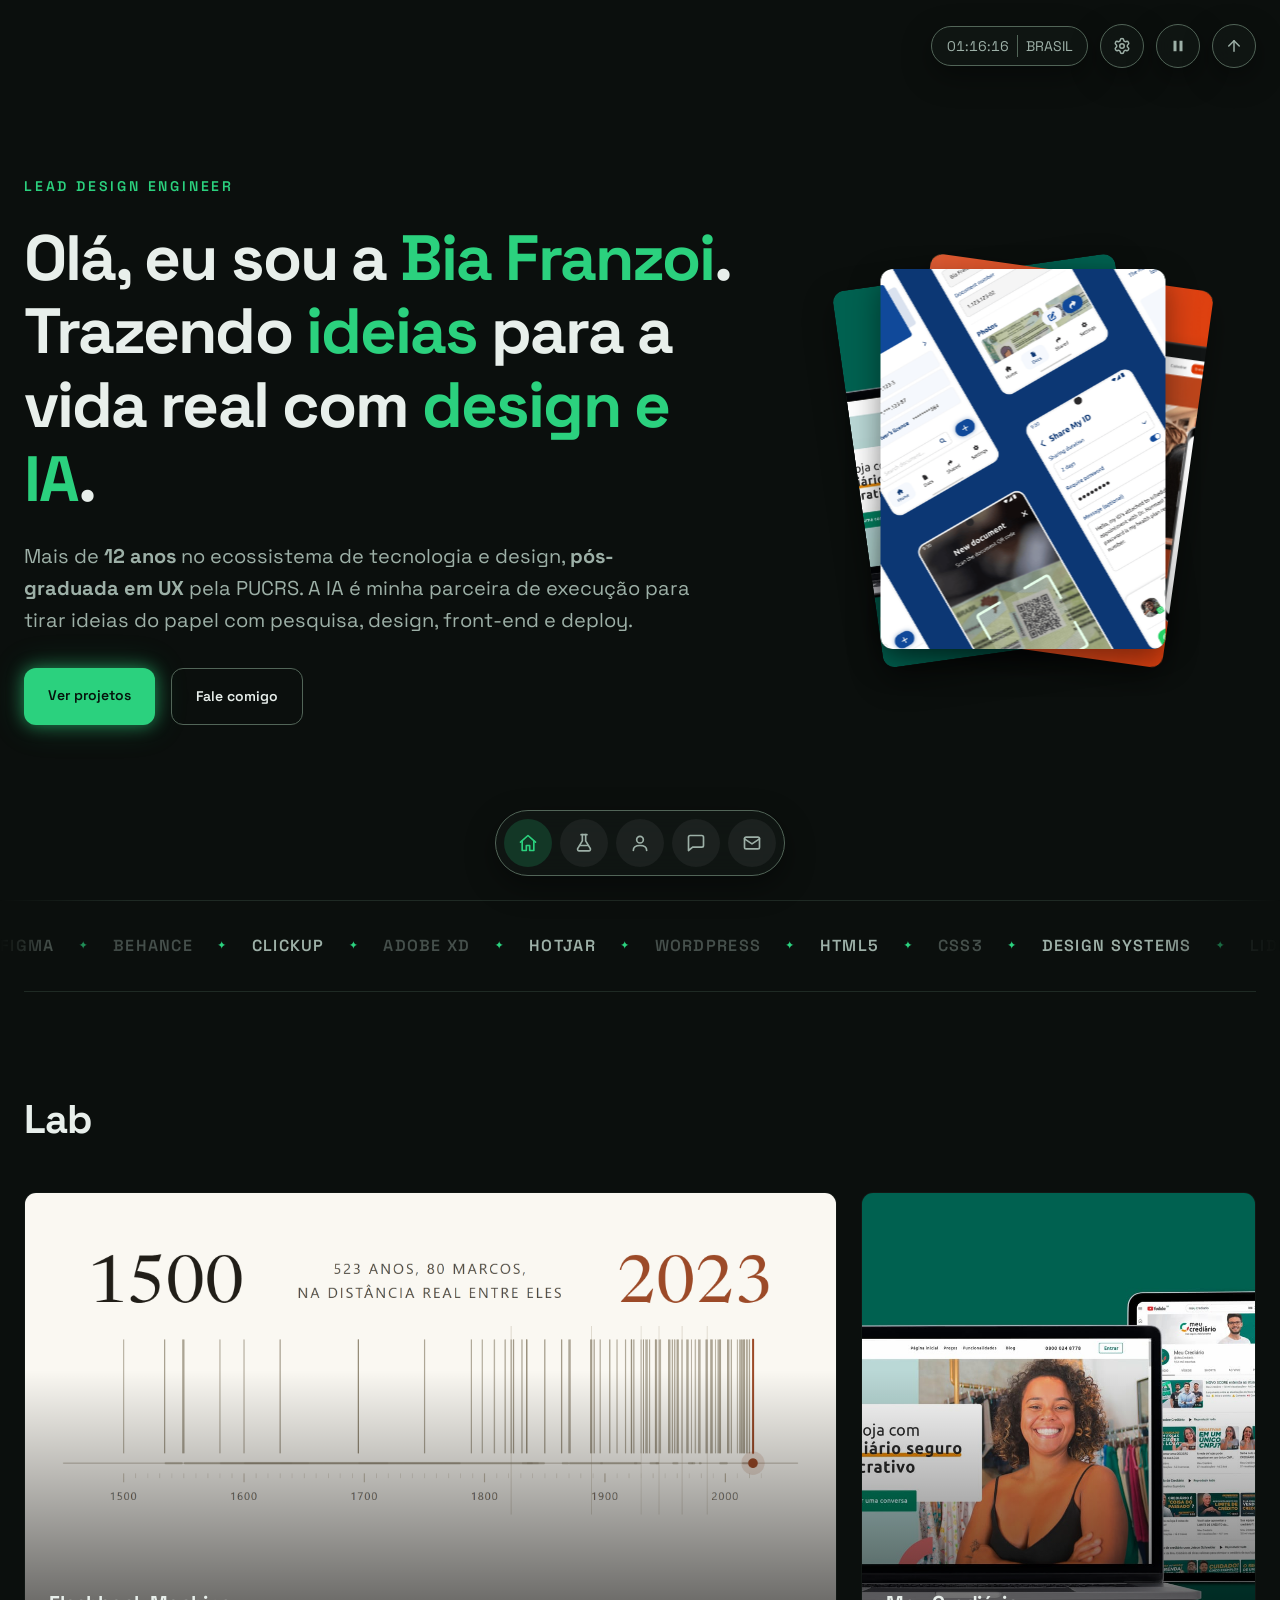
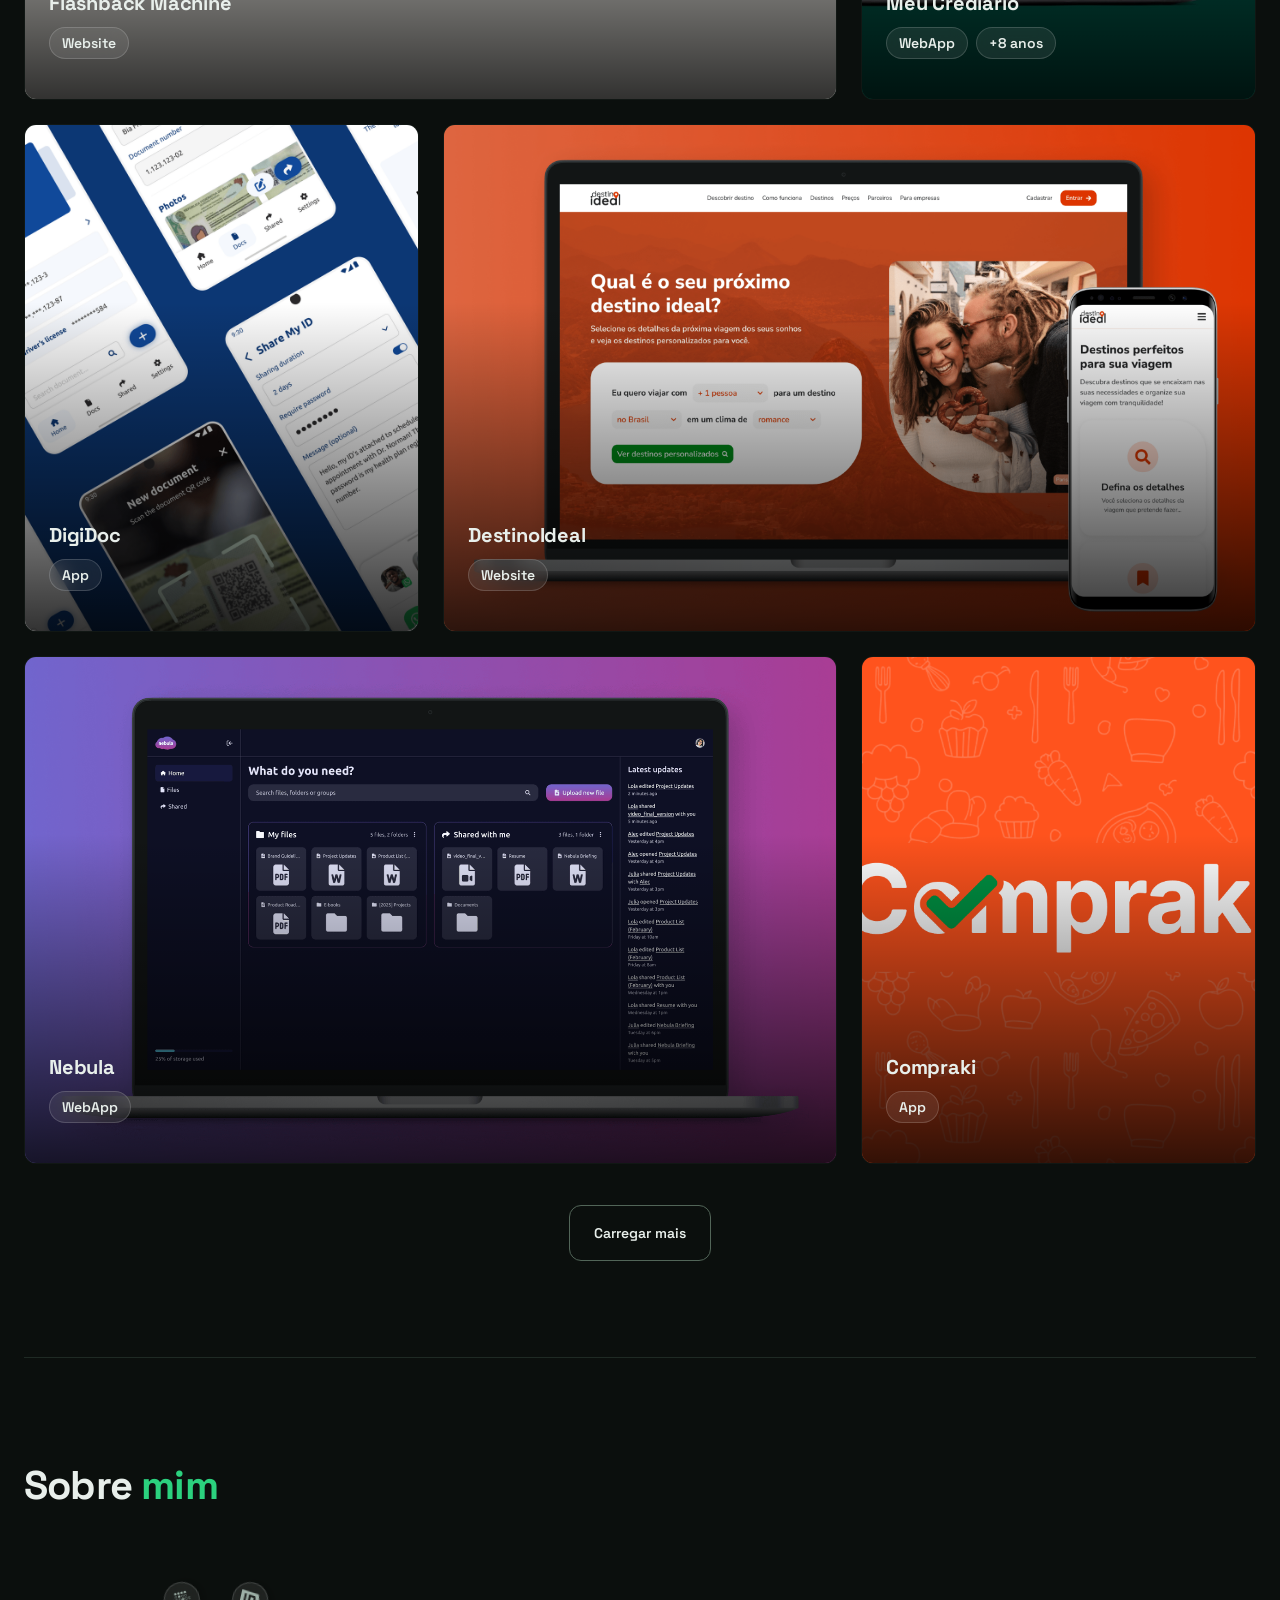
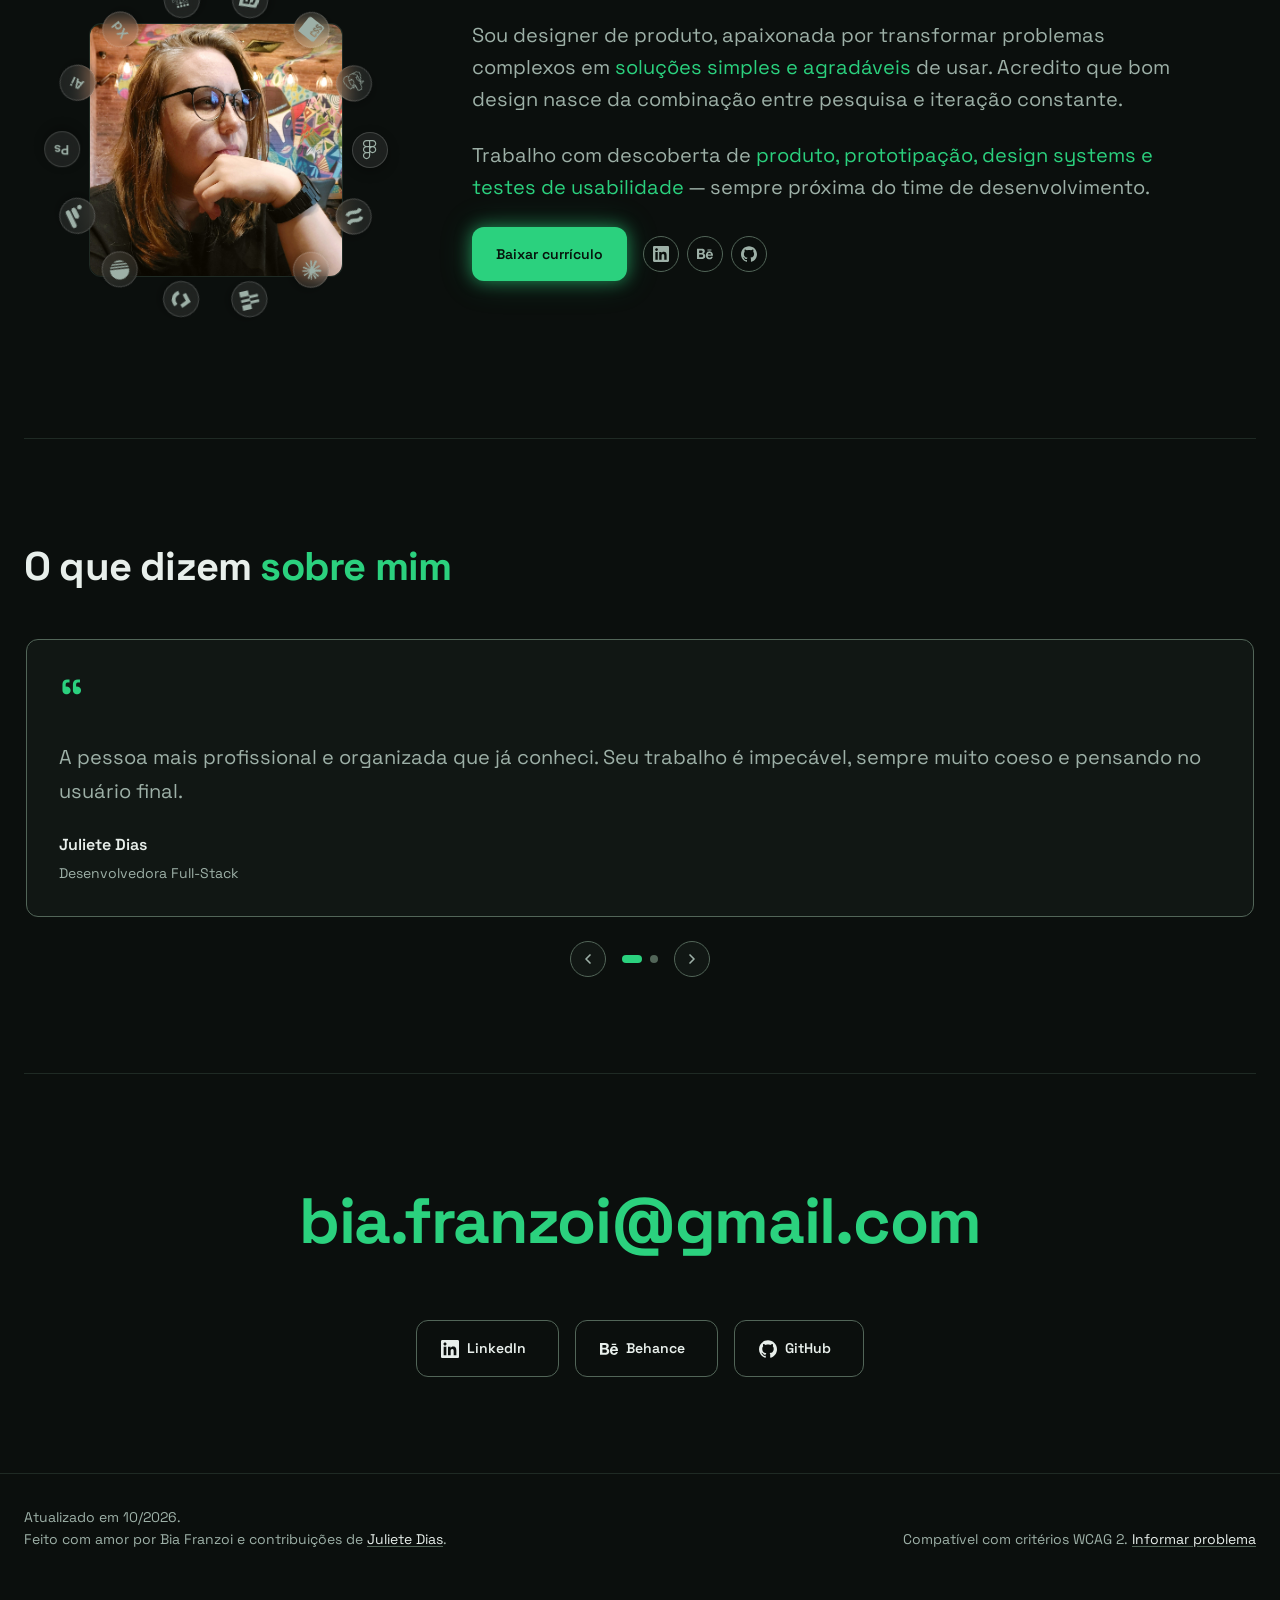
==== commit e445615b: "Ajustes na og-image Co-Authored-By: Claude Opus 5 <noreply@anthropic.com>" ====
--- a/index.html
+++ b/index.html
@@ -33,7 +33,7 @@
     <meta property="og:image:height" content="630" />
     <meta
       property="og:image:alt"
-      content="Bia Franzoi — Senior Product Designer"
+      content="Bia Franzoi — Lead Design Engineer"
     />
     <meta property="og:locale" content="pt_BR" />
 
@@ -50,7 +50,7 @@
     />
     <meta
       name="twitter:image:alt"
-      content="Bia Franzoi — Senior Product Designer"
+      content="Bia Franzoi — Lead Design Engineer"
     />
 
     <link rel="icon" type="image/png" href="src/img/biafranzoi-logo.png" />
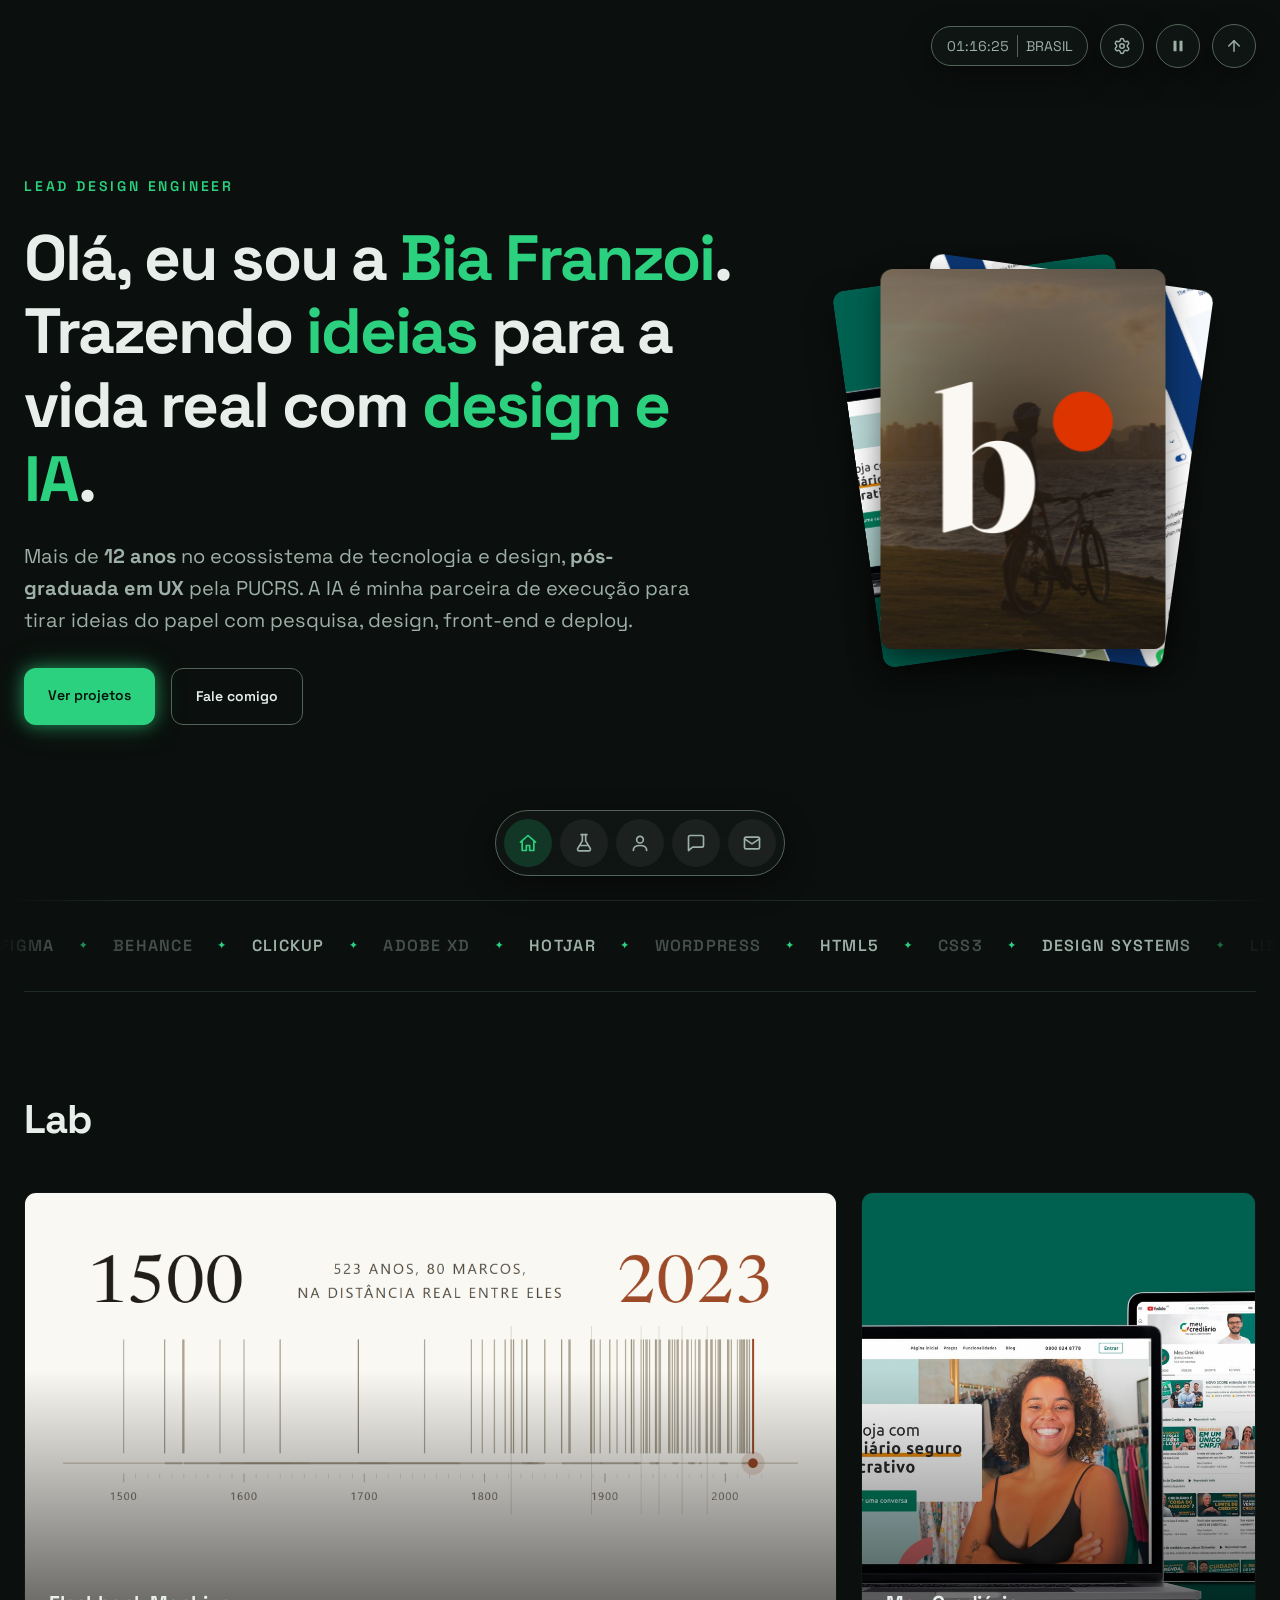
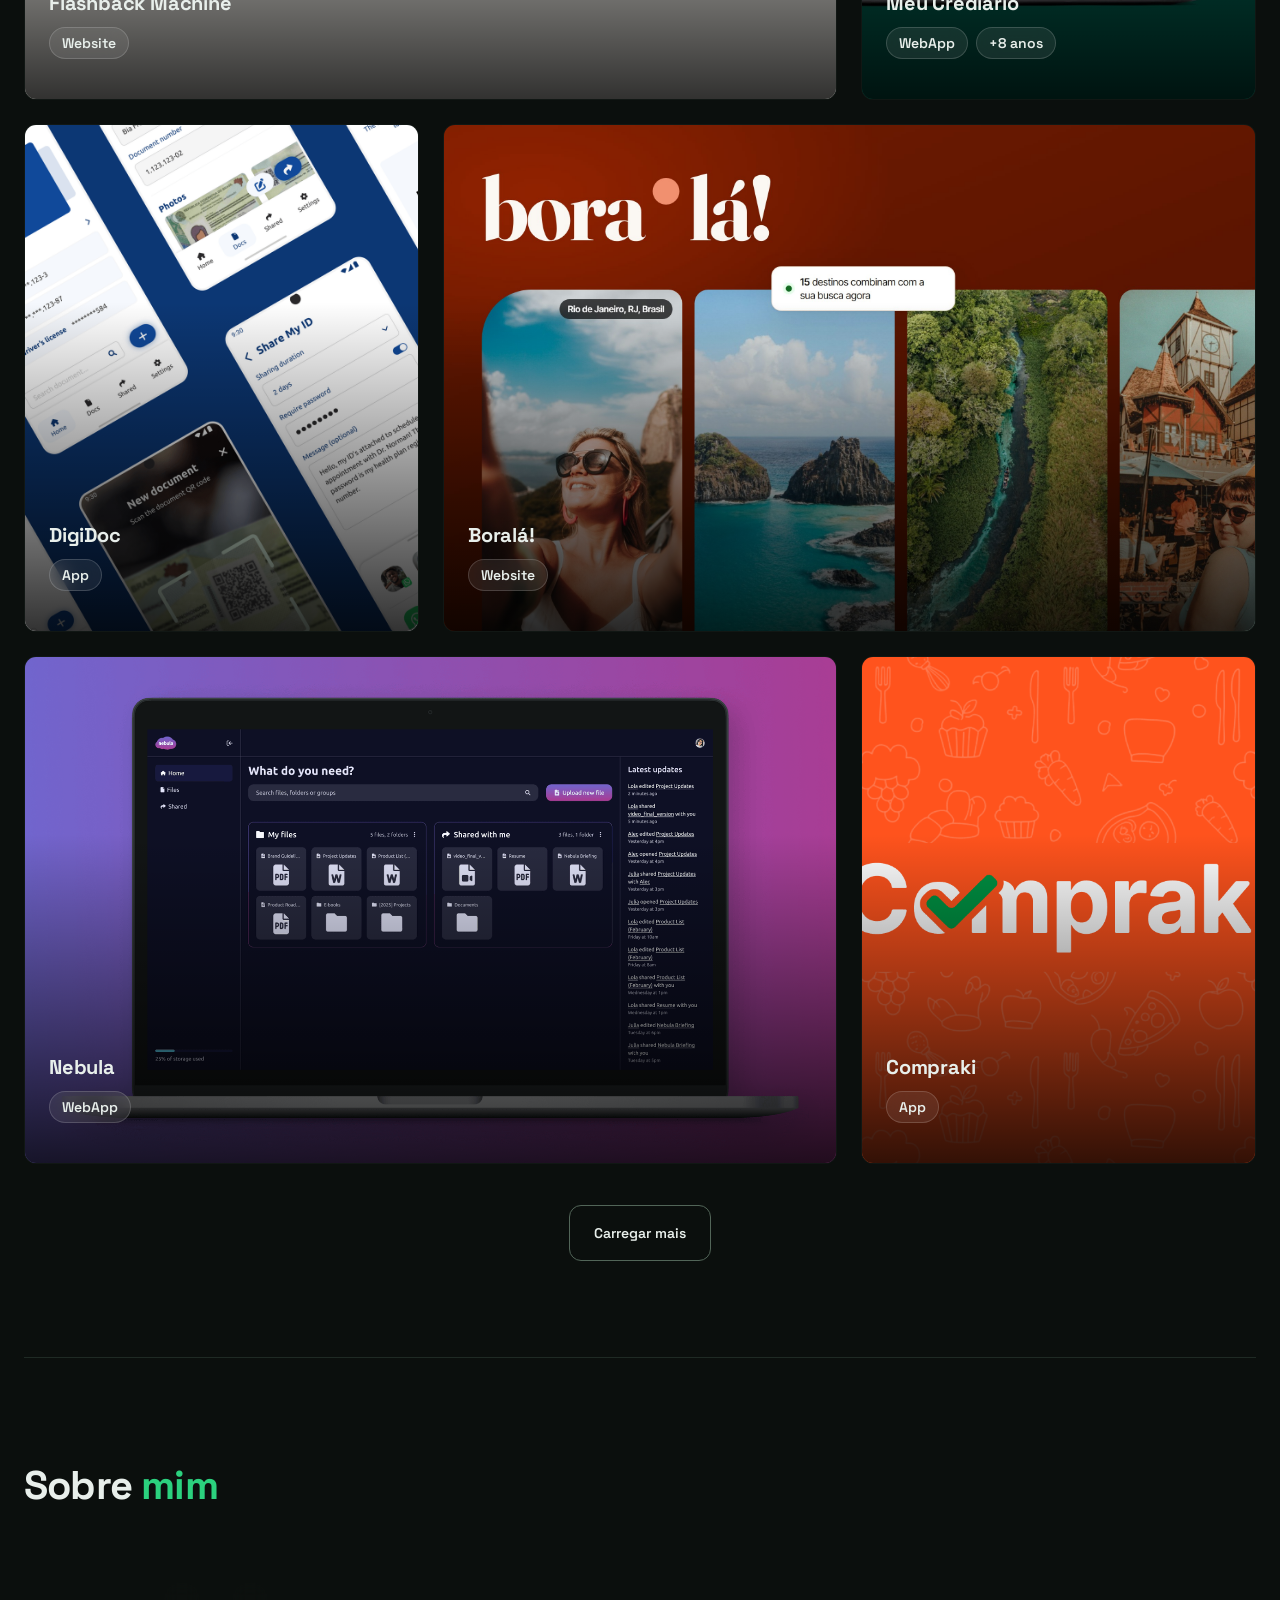
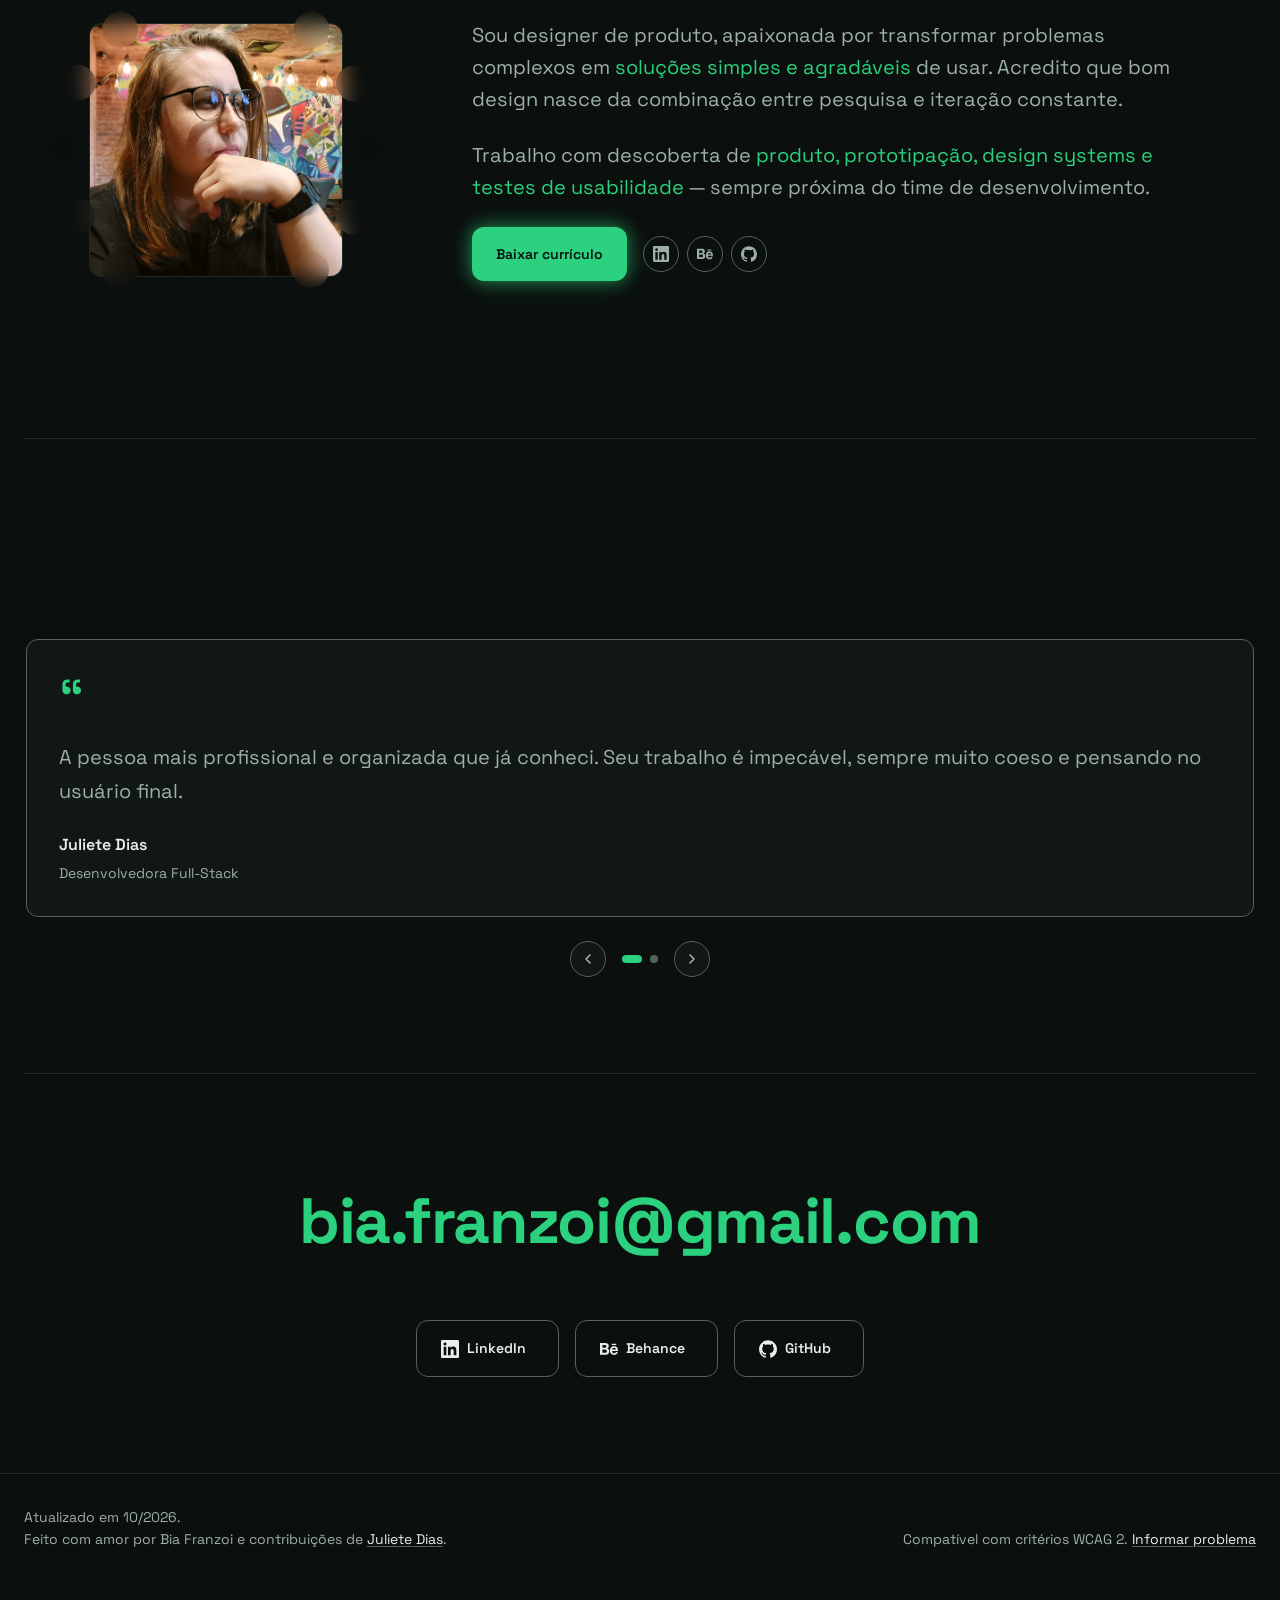
==== commit dd15bf70: "Ajustes no projeto Boralá Co-Authored-By: Claude Opus 5 <noreply@anthropic.com>" ====
--- a/index.html
+++ b/index.html
@@ -242,21 +242,28 @@
                 </span>
               </span>
             </button>
+            <!-- Carta da frente do leque: é a POSIÇÃO no DOM que define isso
+                 (o segundo card cai no MAIN_SLOT de SLOTS[], em main.js —
+                 reta, por cima e clicável para abrir o projeto). Trocar a
+                 carta da frente é mover o <button> daqui, não mexer no CSS.
+                 É também a única carta que não é tela do projeto: traz o
+                 monograma da marca sobre foto, na lógica do favicon do
+                 Boralá! (3/4, como a carta). -->
+            <button type="button" class="fan__card" aria-label="Trazer Boralá! para frente" data-case="borala">
+              <img src="src/img/biafranzoi-borala-leque.jpg" alt="" />
+              <span class="project-card__overlay">
+                <span class="project-card__name">Boralá!</span>
+                <span class="project-card__tags">
+                  <span class="tag">Website</span>
+                </span>
+              </span>
+            </button>
             <button type="button" class="fan__card" aria-label="Trazer DigiDoc para frente" data-case="digidoc">
               <img src="src/img/biafranzoi-digidoc-1.png" alt="" />
               <span class="project-card__overlay">
                 <span class="project-card__name">DigiDoc</span>
                 <span class="project-card__tags">
                   <span class="tag">App</span>
-                </span>
-              </span>
-            </button>
-            <button type="button" class="fan__card" aria-label="Trazer DestinoIdeal para frente" data-case="destinoideal">
-              <img src="src/img/biafranzoi-destinoideal-1.png" alt="" />
-              <span class="project-card__overlay">
-                <span class="project-card__name">DestinoIdeal</span>
-                <span class="project-card__tags">
-                  <span class="tag">Website</span>
                 </span>
               </span>
             </button>
@@ -368,19 +375,20 @@
               </span>
             </span>
           </button>
-          <button type="button" class="project-card project-card--lg reveal" data-case="destinoideal">
+          <button type="button" class="project-card project-card--lg reveal" data-case="borala">
             <span class="project-card__inner">
               <span class="project-card__media" aria-hidden="true"
-                ><img src="src/img/biafranzoi-destinoideal-1.png" alt=""
+                ><img src="src/img/biafranzoi-borala-1.jpg" alt=""
               /></span>
               <span class="project-card__overlay">
-                <span class="project-card__name">DestinoIdeal</span>
+                <span class="project-card__name">Boralá!</span>
                 <span class="project-card__tags">
                   <span class="tag">Website</span>
                 </span>
-                <span class="project-card__desc" data-i18n="project.destinoideal.desc"
-                  >Planejador de viagens que recomenda destinos sob medida a
-                  partir do perfil do viajante.</span
+                <span class="project-card__desc" data-i18n="project.borala.desc"
+                  >Planejador de viagens que parte de onde a pessoa está: ela diz
+                  de onde sai e quanto tempo aceita viajar, e a lista de destinos
+                  possíveis se monta na hora.</span
                 >
                 <span class="project-card__cta" data-i18n="cta.viewProject">Ver projeto →</span>
               </span>
@@ -1268,18 +1276,29 @@
       <p class="project-modal__note" data-i18n="case.compraki.note">Projeto em andamento.</p>
     </template>
 
-    <template id="case-destinoideal">
-      <p class="project-modal__text" data-i18n="case.destinoideal.lead"
-        >Uma plataforma de recomendação que utiliza um motor de filtros
-        contextuais para converter preferências subjetivas em destinos
-        viáveis.</p
+    <!-- Boralá! era DestinoIdeal (2024). O case guarda as duas versões de
+         propósito: a mudança de escopo é o assunto dele. As imagens
+         src/img/biafranzoi-destinoideal-* são da versão antiga e ficam na
+         seção "A primeira versão"; as biafranzoi-borala-* são da atual.
+         Os dois blocos .project-modal__meta são os números do protótipo e os
+         pesos do match — dado que em parágrafo vira parede de texto. -->
+    <template id="case-borala">
+      <p class="project-modal__text" data-i18n="case.borala.lead"
+        >Um planejador de viagens que inverte a pergunta do mercado: em vez de
+        “para onde você quer ir?”, pergunta de onde você sai e quanto tempo de
+        viagem aceita.</p
+      >
+      <p class="project-modal__text" data-i18n="case.borala.lead2"
+        >Nasceu em 2024 como DestinoIdeal, um protótipo de Figma de duas
+        semanas. Voltou com outro nome, outro recorte e outro meio: hoje é um
+        protótipo navegável, escrito em HTML, CSS e JavaScript.</p
       >
 
       <div class="project-modal__embed project-modal__embed--wide">
         <iframe
-          src="https://embed.figma.com/proto/lLPIEEky88wErZZ9PHNVKG/DestinoIdeal--2024-?page-id=1%3A2&amp;node-id=1-148&amp;scaling=scale-down&amp;content-scaling=responsive&amp;starting-point-node-id=1%3A148&amp;hide-ui=1&amp;embed-host=share"
-          aria-label="Protótipo interativo do DestinoIdeal no Figma"
-          data-i18n-aria-label="case.destinoideal.protoLabel"
+          src="https://biafranzoi.github.io/borala/"
+          aria-label="Protótipo navegável do Boralá! embutido nesta página"
+          data-i18n-aria-label="case.borala.embedLabel"
           loading="lazy"
           allowfullscreen
         ></iframe>
@@ -1288,99 +1307,224 @@
       <div class="project-modal__actions">
         <a
           class="button button--ghost button--icon"
-          href="https://www.figma.com/proto/lLPIEEky88wErZZ9PHNVKG/DestinoIdeal--2024-?node-id=1-148&amp;viewport=217%2C-36%2C0.18&amp;scaling=scale-down&amp;content-scaling=responsive&amp;starting-point-node-id=1%3A148&amp;show-proto-sidebar=1&amp;page-id=1%3A2&amp;hide-ui=1"
+          href="https://biafranzoi.github.io/borala/"
           target="_blank"
           rel="noopener noreferrer"
         >
-          <span data-i18n="case.destinoideal.ctaProto">Ver protótipo</span>
+          <span data-i18n="case.borala.ctaProto">Abrir o protótipo</span>
           <span aria-hidden="true">↗</span>
           <span class="sr-only" data-i18n="common.opensNewTabSpace"> (abre em nova guia)</span>
         </a>
       </div>
 
-      <h3 class="project-modal__heading" data-i18n="case.destinoideal.heading1">O problema</h3>
-      <p class="project-modal__text" data-i18n="case.destinoideal.body1"
-        >O mercado de turismo é focado em transação, não em descoberta — a
-        maioria das ferramentas de reserva assume que o viajante já sabe
-        onde quer ir. Isso cria um paradoxo da escolha: excesso de opções e
-        informação, mas pouca relevância pessoal quanto a orçamento,
-        preferências de quem viaja junto e logística.</p
-      >
-
-      <h3 class="project-modal__heading" data-i18n="case.destinoideal.heading2">A solução</h3>
-      <p class="project-modal__text" data-i18n="case.destinoideal.body2"
-        >O DestinoIdeal é uma plataforma de curadoria que transforma
-        preferências subjetivas em destinos viáveis através de um motor de
-        filtros contextuais, endereçando a paralisia de escolha logo no
-        topo do funil. Um modelo freemium conecta os usuários a
-        estabelecimentos locais parceiros.</p
-      >
-
-      <h3 class="project-modal__heading" data-i18n="case.destinoideal.heading3">Hipótese de negócio (monetização)</h3>
-      <p class="project-modal__text" data-i18n="case.destinoideal.body3"
-        >A estrutura de receita segue um modelo freemium em três frentes:</p
-      >
-      <ul class="project-modal__list" data-i18n="case.destinoideal.freemium">
-        <li><strong>Core loop:</strong> descoberta gratuita de destinos, para gerar volume de usuários e dados de comportamento.</li>
-        <li><strong>Premium (R$ 49,90):</strong> conveniência e menos risco na viagem, com estabelecimentos verificados e ferramentas de planejamento colaborativo.</li>
-        <li><strong>B2B:</strong> marketplace para estabelecimentos locais aumentarem a visibilidade entre viajantes de alta intenção de compra.</li>
-      </ul>
-      <p class="project-modal__text" data-i18n="case.destinoideal.body4"
-        >Assinantes premium ganham acesso a preferências de viagem
-        avançadas, destinos verificados, avaliações de outros assinantes,
-        viagens em grupo e álbuns de viagem compartilháveis, entre outros
-        benefícios — enquanto cidades e estabelecimentos pagam para ter
-        destaque nos resultados de busca.</p
-      >
-
-      <h3 class="project-modal__heading" data-i18n="case.destinoideal.heading4">Design de interface e estratégia visual</h3>
-      <p class="project-modal__text" data-i18n="case.destinoideal.body5"
-        >O objetivo da interface era reduzir a carga cognitiva durante um
-        processo que costuma ser estressante:</p
-      >
-      <ul class="project-modal__list" data-i18n="case.destinoideal.design">
-        <li><strong>Arquitetura de componentes:</strong> Atomic Design garante escalabilidade, e variáveis do Figma permitem iteração rápida com consistência sistêmica.</li>
-        <li><strong>Affordance e semântica:</strong> cantos arredondados e cores vibrantes criam conexão emocional e reduzem a complexidade técnica percebida; a hierarquia visual prioriza o CTA de descoberta através de um onboarding simplificado.</li>
+      <dl class="project-modal__meta">
+        <div class="project-modal__meta-item">
+          <dt data-i18n="case.borala.fichaTelas">Protótipo</dt>
+          <dd data-i18n="case.borala.fichaTelasV">11 telas navegáveis</dd>
+        </div>
+        <div class="project-modal__meta-item">
+          <dt data-i18n="case.borala.fichaCatalogo">Catálogo</dt>
+          <dd data-i18n="case.borala.fichaCatalogoV">27 destinos · 94 locais</dd>
+        </div>
+        <div class="project-modal__meta-item">
+          <dt data-i18n="case.borala.fichaBusca">Busca</dt>
+          <dd data-i18n="case.borala.fichaBuscaV">7 origens · 4 faixas de tempo</dd>
+        </div>
+        <div class="project-modal__meta-item">
+          <dt data-i18n="case.borala.fichaStack">Feito com</dt>
+          <dd data-i18n="case.borala.fichaStackV">HTML, CSS e JS · sem back-end</dd>
+        </div>
+      </dl>
+
+      <h3 class="project-modal__heading" data-i18n="case.borala.heading1">O problema</h3>
+      <p class="project-modal__text" data-i18n="case.borala.body1"
+        >O mercado de turismo é focado em transação, não em descoberta: a
+        maioria das ferramentas de reserva assume que o viajante já sabe onde
+        quer ir.</p
+      >
+      <p class="project-modal__text" data-i18n="case.borala.body1b"
+        >O resultado é o paradoxo da escolha — excesso de opções, pouca
+        relevância para o orçamento, para quem viaja junto e para a logística
+        de chegar lá.</p
+      >
+
+      <h3 class="project-modal__heading" data-i18n="case.borala.heading2">A primeira versão: DestinoIdeal (2024)</h3>
+      <p class="project-modal__text" data-i18n="case.borala.body2"
+        >Duas semanas, tudo no Figma. Uma plataforma de curadoria que
+        transformava preferências subjetivas em destinos viáveis, atacando a
+        paralisia de escolha no topo do funil.</p
+      >
+      <ul class="project-modal__list" data-i18n="case.borala.v2024">
+        <li><strong>Interface:</strong> reduzir carga cognitiva num processo estressante — cantos arredondados e cores vibrantes para conexão emocional, hierarquia visual priorizando o CTA de descoberta.</li>
+        <li><strong>Sistema:</strong> Atomic Design para escalabilidade, variáveis do Figma para iterar rápido sem perder consistência.</li>
+        <li><strong>Negócio:</strong> freemium em três frentes — descoberta grátis como core loop, Premium de R$ 49,90 e um B2B em que cidades e estabelecimentos pagavam por destaque nos resultados.</li>
       </ul>
 
       <figure class="project-modal__image">
         <img
           src="src/img/biafranzoi-destinoideal-2.gif"
-          alt="Demonstração animada do fluxo de busca e recomendação de destinos no protótipo do DestinoIdeal."
-          data-i18n-alt="case.destinoideal.imageAlt"
+          alt="Demonstração animada do fluxo de busca e recomendação de destinos no protótipo do DestinoIdeal, a versão de 2024 feita no Figma."
+          data-i18n-alt="case.borala.imageAltAntes1"
         />
       </figure>
 
+      <div class="project-modal__gallery">
+        <figure class="project-modal__image">
+          <img
+            src="src/img/biafranzoi-destinoideal-4.png"
+            alt="Página inicial do DestinoIdeal em desktop e mobile: buscador de destinos, seção de curadoria de lugares, oferta premium e depoimentos de viajantes."
+            data-i18n-alt="case.borala.imageAltAntes2"
+          />
+        </figure>
+        <figure class="project-modal__image">
+          <img
+            src="src/img/biafranzoi-destinoideal-3.png"
+            alt="Style guide do DestinoIdeal: variações do logo, paleta de cores, tipografia, componentes de UI (botões, barra de navegação, cards) e variações de depoimento."
+            data-i18n-alt="case.borala.imageAltAntes3"
+          />
+        </figure>
+      </div>
+
+      <h3 class="project-modal__heading" data-i18n="case.borala.heading3">A mudança de escopo</h3>
+      <p class="project-modal__text" data-i18n="case.borala.body4"
+        >O brief original era mais concreto do que aquela versão entregou:
+        descobrir para onde dá para ir de ônibus, num lugar relativamente
+        perto. Partindo de preferências subjetivas, o DestinoIdeal devolvia
+        destinos desejáveis sem dizer se dava para chegar neles.</p
+      >
+      <p class="project-modal__text" data-i18n="case.borala.body4b"
+        >A revisão começou por aí e levou o projeto inteiro junto:</p
+      >
+      <ul class="project-modal__list" data-i18n="case.borala.mudou">
+        <li><strong>A pergunta:</strong> origem e tempo de viagem subiram para o topo da tela e saíram dos filtros. Companhia, região e clima viraram refinamento.</li>
+        <li><strong>O nome:</strong> “destino ideal” prometia acerto; “Boralá!” é o convite que as pessoas já usam para combinar viagem.</li>
+        <li><strong>O meio:</strong> saiu do Figma e virou código no GitHub Pages, com busca, filtros e estado de conta funcionando.</li>
+        <li><strong>A recomendação:</strong> deixou de ser um número sem explicação e virou conta com pesos declarados.</li>
+        <li><strong>A monetização:</strong> a descoberta ficou inteiramente gratuita, e a assinatura foi para depois da escolha do destino.</li>
+      </ul>
+
+      <h3 class="project-modal__heading" data-i18n="case.borala.heading4">A solução hoje</h3>
+      <p class="project-modal__text" data-i18n="case.borala.body5"
+        >O Boralá! responde “para onde dá para ir saindo daqui”. A pessoa diz a
+        cidade de origem e quanto tempo aceita passar na estrada ou no ar.</p
+      >
+      <p class="project-modal__text" data-i18n="case.borala.body5b"
+        >A lista se refaz a cada escolha, com preço médio por pessoa, como se
+        chega e o selo da curadoria. O catálogo é estático, mas grande o
+        bastante para os filtros se combinarem e esbarrarem em estados vazios
+        de verdade.</p
+      >
+      <ul class="project-modal__list" data-i18n="case.borala.busca">
+        <li><strong>O recorte fica no topo:</strong> o destino da própria cidade sai da lista, e o que passa do tempo aceito não aparece.</li>
+        <li><strong>Os filtros contam antes de serem usados:</strong> cada opção mostra quantos destinos ainda devolveria — ignorando o próprio grupo, senão marcar uma opção zeraria as vizinhas.</li>
+        <li><strong>Alternativas e exigências são coisas diferentes:</strong> tipo de destino soma (praia <em>ou</em> serra), experiências exigem (trilha <em>e</em> gastronomia). A regra fica escrita ao lado de cada grupo.</li>
+        <li><strong>Tudo vai para a URL:</strong> um resultado filtrado é um link que pode ser compartilhado e recarregado sem perder nada.</li>
+      </ul>
+
       <figure class="project-modal__image">
         <img
-          src="src/img/biafranzoi-destinoideal-4.png"
-          alt="Página inicial do DestinoIdeal em desktop e mobile: buscador de destinos, seção de curadoria de lugares, oferta premium e depoimentos de viajantes."
-          data-i18n-alt="case.destinoideal.imageAlt4"
+          src="src/img/biafranzoi-borala-2.jpg"
+          alt="Tela de resultados do Boralá!: busca por origem e tempo de viagem no topo, painel de filtros à esquerda com contagem por opção e cards de destino com percentual de match, preço por pessoa e selo de verificado."
+          data-i18n-alt="case.borala.imageAlt2"
         />
       </figure>
 
+      <h3 class="project-modal__heading" data-i18n="case.borala.heading5">O match é uma conta, não uma promessa</h3>
+      <p class="project-modal__text" data-i18n="case.borala.body6"
+        >Era aqui que a versão anterior ficava mais devendo: o motor de filtros
+        produzia uma lista, mas ninguém sabia por quê. Agora o percentual sai
+        de uma soma auditável, e o maior peso é o da distância:</p
+      >
+
+      <dl class="project-modal__meta">
+        <div class="project-modal__meta-item">
+          <dt data-i18n="case.borala.peso3h">Até 3h de viagem</dt>
+          <dd>+6</dd>
+        </div>
+        <div class="project-modal__meta-item">
+          <dt data-i18n="case.borala.peso6h">Até 6h</dt>
+          <dd>+4</dd>
+        </div>
+        <div class="project-modal__meta-item">
+          <dt data-i18n="case.borala.peso10h">Mais de 10h</dt>
+          <dd>−3</dd>
+        </div>
+        <div class="project-modal__meta-item">
+          <dt data-i18n="case.borala.pesoClima">Clima pedido</dt>
+          <dd>+8</dd>
+        </div>
+        <div class="project-modal__meta-item">
+          <dt data-i18n="case.borala.pesoTeto">Resultado possível</dt>
+          <dd data-i18n="case.borala.pesoTetoV">40% a 99%</dd>
+        </div>
+      </dl>
+
+      <p class="project-modal__text" data-i18n="case.borala.body7"
+        >Viagem de estrada curta ganha bônus extra, porque é o caso de uso que
+        originou o projeto. E o teto é 99%: nada aqui é encaixe perfeito, e a
+        interface não finge que é.</p
+      >
+
       <figure class="project-modal__image">
         <img
-          src="src/img/biafranzoi-destinoideal-3.png"
-          alt="Style guide do DestinoIdeal: variações do logo, paleta de cores, tipografia, componentes de UI (botões, barra de navegação, cards) e variações de depoimento."
-          data-i18n-alt="case.destinoideal.imageAlt3"
+          src="src/img/biafranzoi-borala-3.jpg"
+          alt="Página de um destino no Boralá!, Fernando de Noronha: selo de destino verificado, percentual de match, resumo, melhor época, como chegar e, na lateral, estimativa de preço por pessoa com aviso de link de parceiro."
+          data-i18n-alt="case.borala.imageAlt3"
         />
       </figure>
 
-      <h3 class="project-modal__heading" data-i18n="case.destinoideal.heading5">Retrospectiva e evolução</h3>
-      <p class="project-modal__text" data-i18n="case.destinoideal.body6"
-        >Dado o período de concepção de duas semanas, o foco foi validar as
-        propostas de valor visual e funcional. Os próximos passos críticos
-        incluem:</p
-      >
-      <ul class="project-modal__list" data-i18n="case.destinoideal.nextSteps">
-        <li><strong>Validação de Product-Market Fit:</strong> testes de guerrilha para validar a relevância do algoritmo de recomendação.</li>
-        <li><strong>Uso de IA:</strong> testar agentes de IA na busca e nas recomendações, com potencial de pivotar o escopo da solução.</li>
-        <li><strong>Métricas de engajamento:</strong> definir KPIs como taxa de conversão do quiz e retenção de contas gratuitas.</li>
-        <li><strong>Acessibilidade:</strong> auditar contraste de cores para conformidade com WCAG e padrões básicos de acessibilidade.</li>
+      <h3 class="project-modal__heading" data-i18n="case.borala.heading6">Hipótese de negócio (monetização)</h3>
+      <p class="project-modal__text" data-i18n="case.borala.body8"
+        >O freemium continua, mas a linha entre grátis e pago mudou de lugar.
+        Antes a assinatura cobria planejamento <em>e</em> acesso aos lugares
+        verificados; agora descobrir para onde ir é inteiramente gratuito, e o
+        que se cobra é o depois da escolha.</p
+      >
+      <ul class="project-modal__list" data-i18n="case.borala.freemium">
+        <li><strong>Grátis, sem conta:</strong> busca completa, todos os filtros e os locais verificados.</li>
+        <li><strong>Premium — R$ 14,90/mês ou R$ 119/ano:</strong> o que trava um grupo (votação, rateio, checklist, álbum, alerta de preço). Convidado participa sem assinar.</li>
+        <li><strong>Passe de 30 dias — R$ 29,90:</strong> os mesmos recursos para a viagem de agora. Não renova: termina sozinho.</li>
+        <li><strong>B2B:</strong> ficha gratuita para qualquer estabelecimento, dois planos pagos de gestão e alcance, com opção de pagar por contato recebido em vez de mensalidade.</li>
       </ul>
-
-      <p class="project-modal__note" data-i18n="case.destinoideal.note">Protótipo em fase de validação.</p>
+      <p class="project-modal__text" data-i18n="case.borala.body9"
+        >A decisão de design mais importante aqui foi separar o que se compra
+        do que se confere — justamente onde o B2B anterior, de pagar por
+        destaque, era frágil:</p
+      >
+      <ul class="project-modal__list" data-i18n="case.borala.regras">
+        <li>O selo de verificação é gratuito, não depende de plano e não está à venda. Mostra a data da checagem e vence em doze meses.</li>
+        <li>Anúncio é sempre rotulado, fica fora do cálculo de match, não altera a ordem e aparece no máximo uma vez por página.</li>
+        <li>Havendo comissão de afiliado, o aviso está na ficha do destino — não num rodapé.</li>
+      </ul>
+
+      <h3 class="project-modal__heading" data-i18n="case.borala.heading7">Design de interface e estratégia visual</h3>
+      <p class="project-modal__text" data-i18n="case.borala.body10"
+        >A identidade foi refeita junto com o escopo. O laranja saturado de
+        ponta a ponta deu lugar a uma base de areia com terracota só onde há
+        ação, e a tipografia assumiu a hierarquia que antes era das cores.</p
+      >
+      <ul class="project-modal__list" data-i18n="case.borala.design">
+        <li><strong>Do Figma para tokens em CSS:</strong> a biblioteca virou folha de design system própria e as variáveis viraram custom properties — mesma intenção de consistência, agora validada no navegador.</li>
+        <li><strong>Cada card decide uma coisa:</strong> tempo de viagem, preço por pessoa e selo no mesmo bloco, porque são os três dados que respondem “dá para ir?”.</li>
+        <li><strong>Honestidade como componente:</strong> aviso de estimativa, data da checagem e rótulo de anúncio não são letra miúda — têm estilo próprio, no fluxo da leitura.</li>
+      </ul>
+
+      <h3 class="project-modal__heading" data-i18n="case.borala.heading8">Retrospectiva e evolução</h3>
+      <p class="project-modal__text" data-i18n="case.borala.body11"
+        >A rodada de 2024 validou proposta de valor visual e funcional. A
+        segunda existe porque aquela lista de próximos passos cobrava algo que
+        o Figma não dava: um protótipo em que a busca realmente filtra, para
+        poder ser testado com gente. O que continua aberto:</p
+      >
+      <ul class="project-modal__list" data-i18n="case.borala.nextSteps">
+        <li><strong>Validação com usuários:</strong> checar se “de onde saio e quanto tempo aceito” é mesmo a primeira pergunta — e se o percentual de match ajuda ou atrapalha.</li>
+        <li><strong>Dados reais:</strong> destinos, preços e tempos são um conjunto estático escrito à mão.</li>
+        <li><strong>Métricas:</strong> conversão da busca em ficha de destino, retenção da conta gratuita, adesão ao passe.</li>
+        <li><strong>Acessibilidade:</strong> auditar contraste e navegação por teclado, incluindo o painel de filtros e a gaveta do mobile.</li>
+        <li><strong>IA na busca:</strong> segue como hipótese, como em 2024. Por ora a escolha foi o oposto — um cálculo explicável em vez de uma recomendação que ninguém audita.</li>
+      </ul>
+
+      <p class="project-modal__note" data-i18n="case.borala.note">Protótipo navegável, sem back-end: os dados são estáticos e o estado da conta fica no navegador.</p>
     </template>
 
     <template id="case-meucrediario">
--- a/src/style.css
+++ b/src/style.css
@@ -1780,7 +1780,7 @@
   background: var(--bg-elevated);
 }
 
-/* protótipos de desktop/web (DestinoIdeal, Nebula): até 70% da largura da tela,
+/* protótipos de desktop/web (Boralá!, Nebula): até 70% da largura da tela,
    proporção 16/10 (herdam o breakout e a centralização do base acima) */
 .project-modal__embed--wide {
   width: min(70vw, calc(82vh * 16 / 10));
